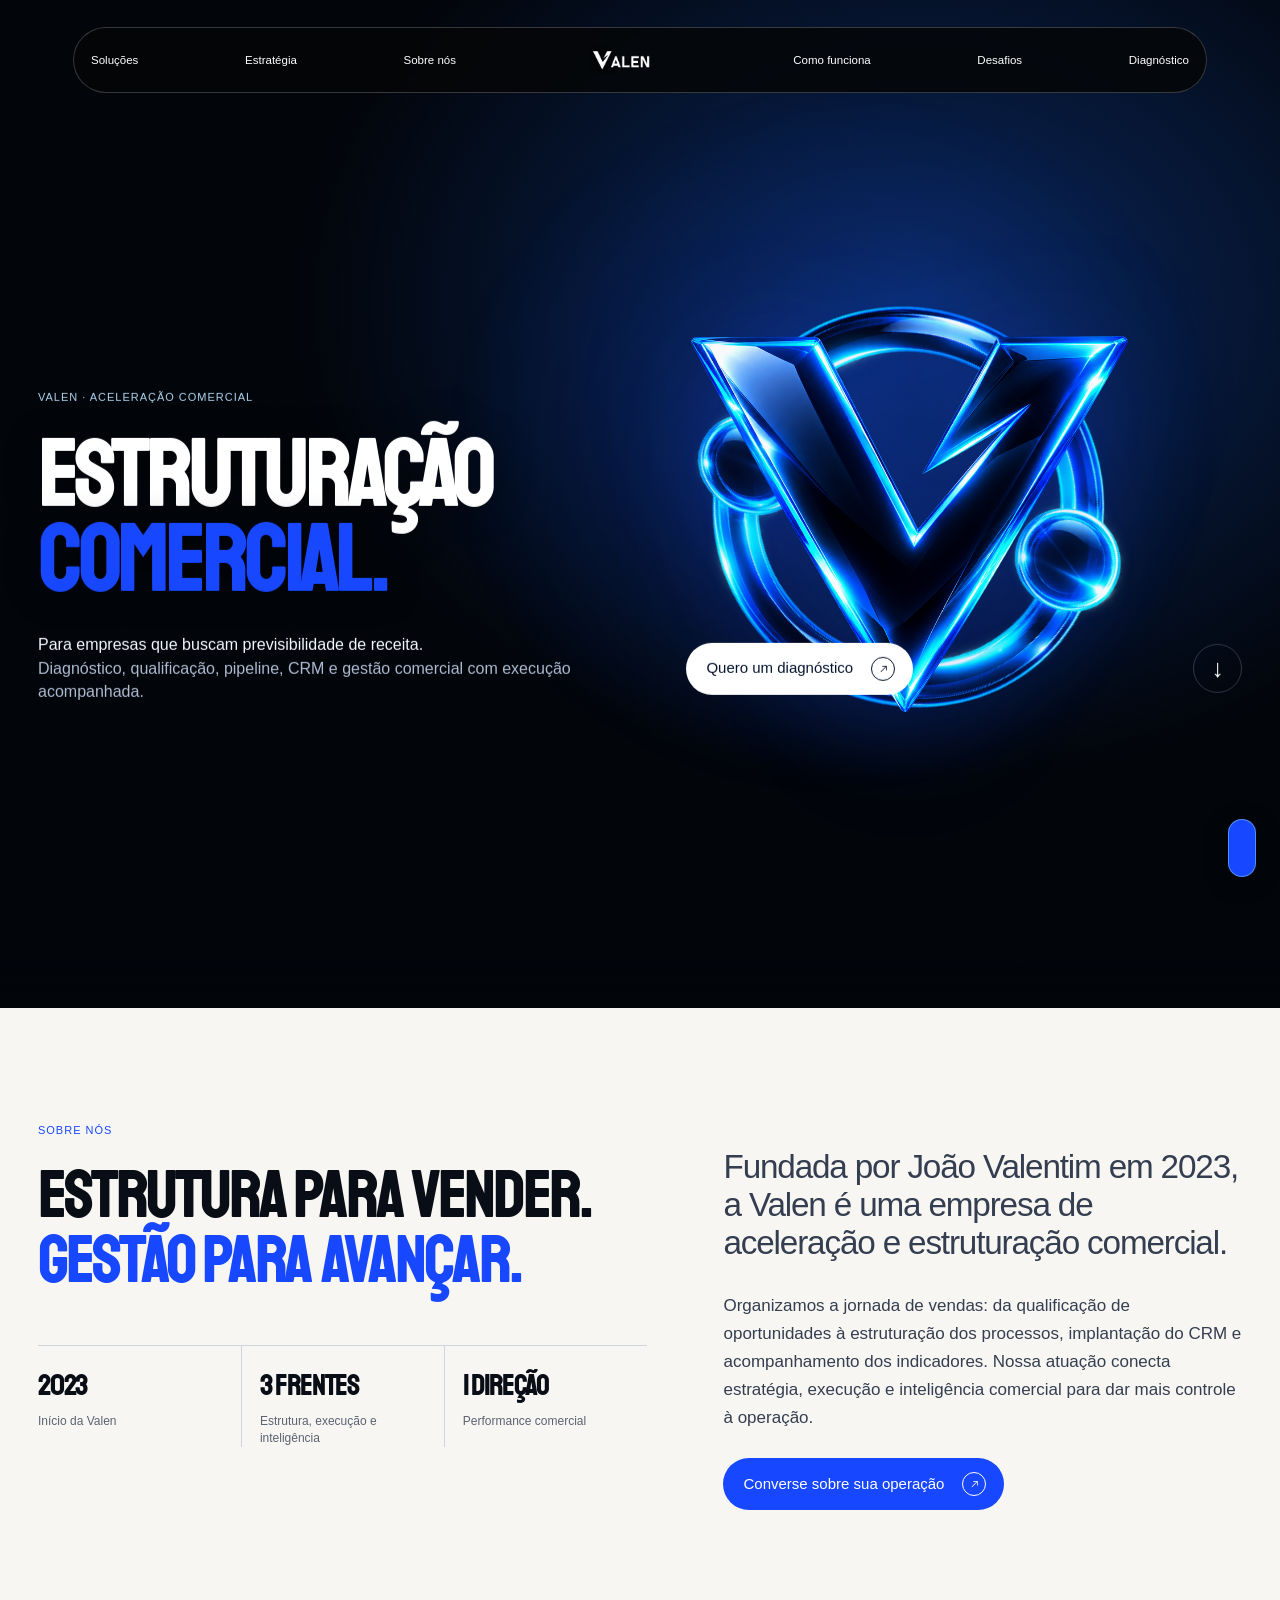
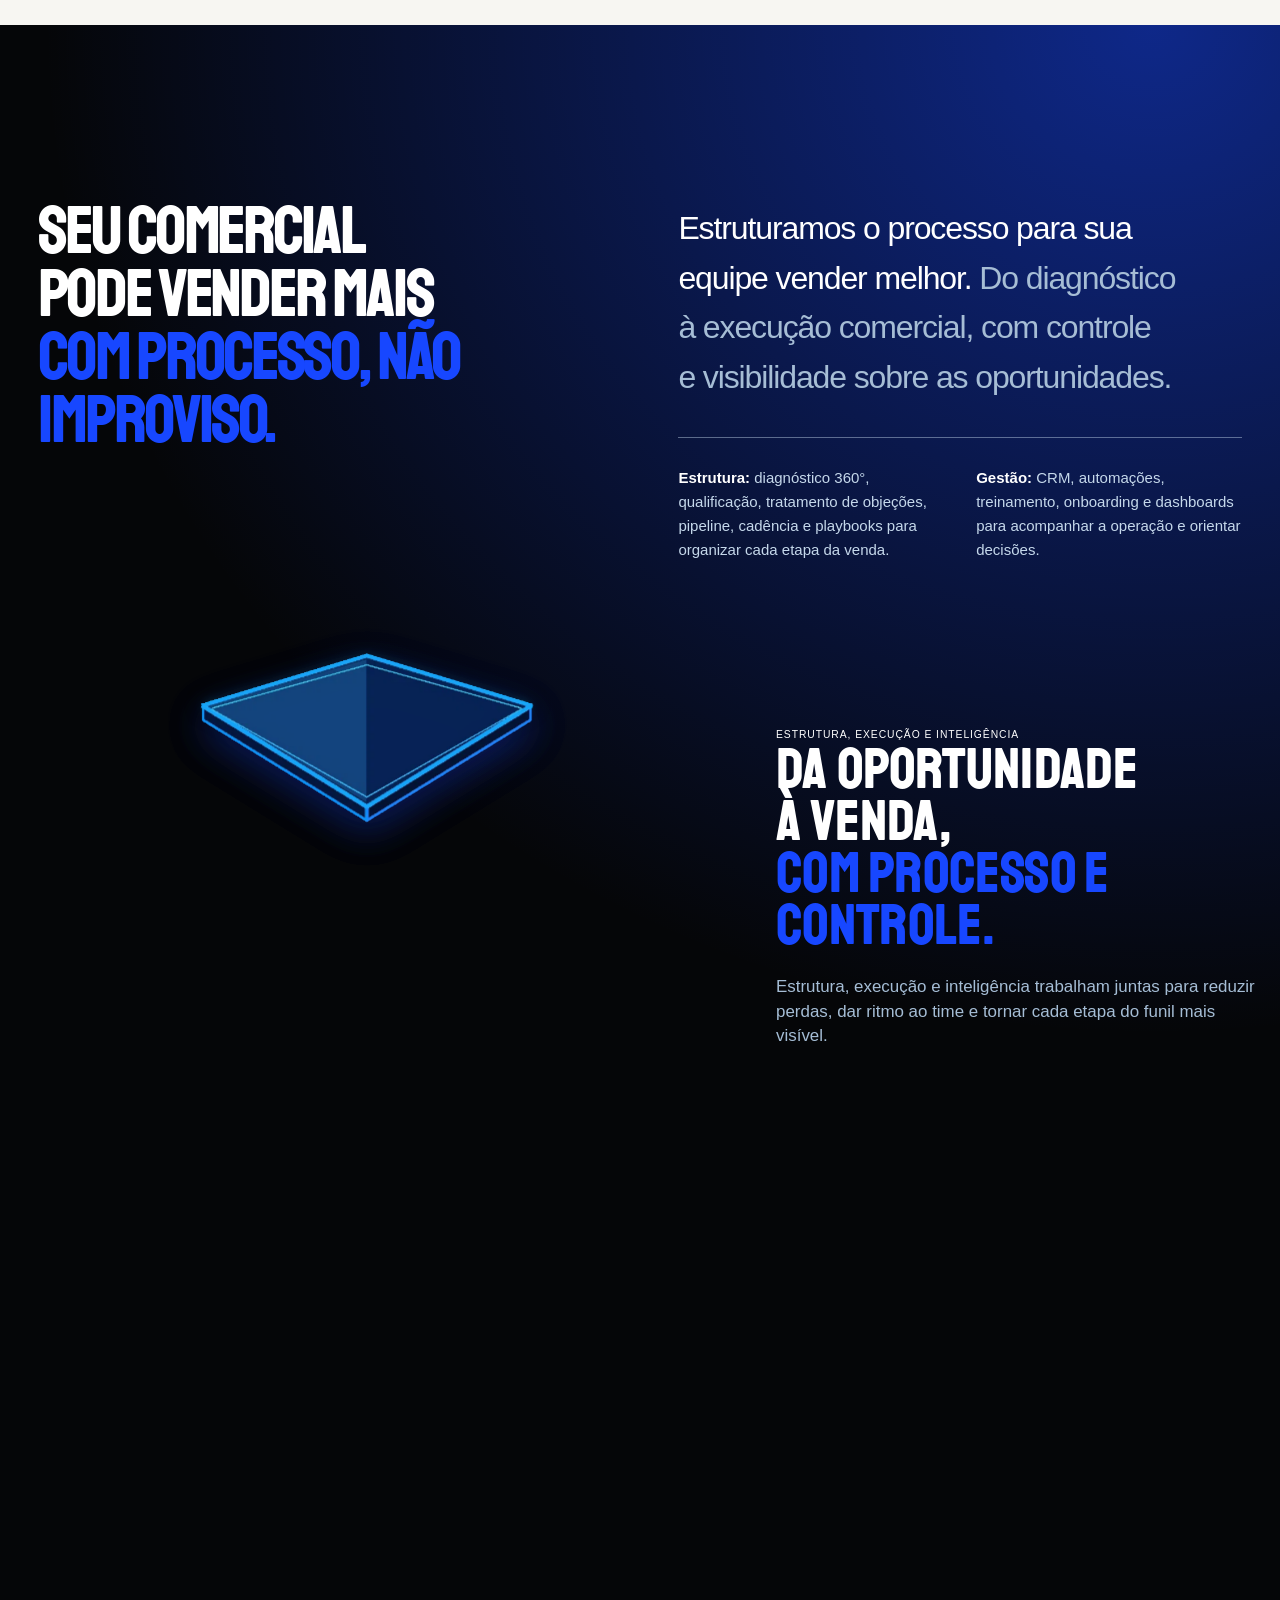
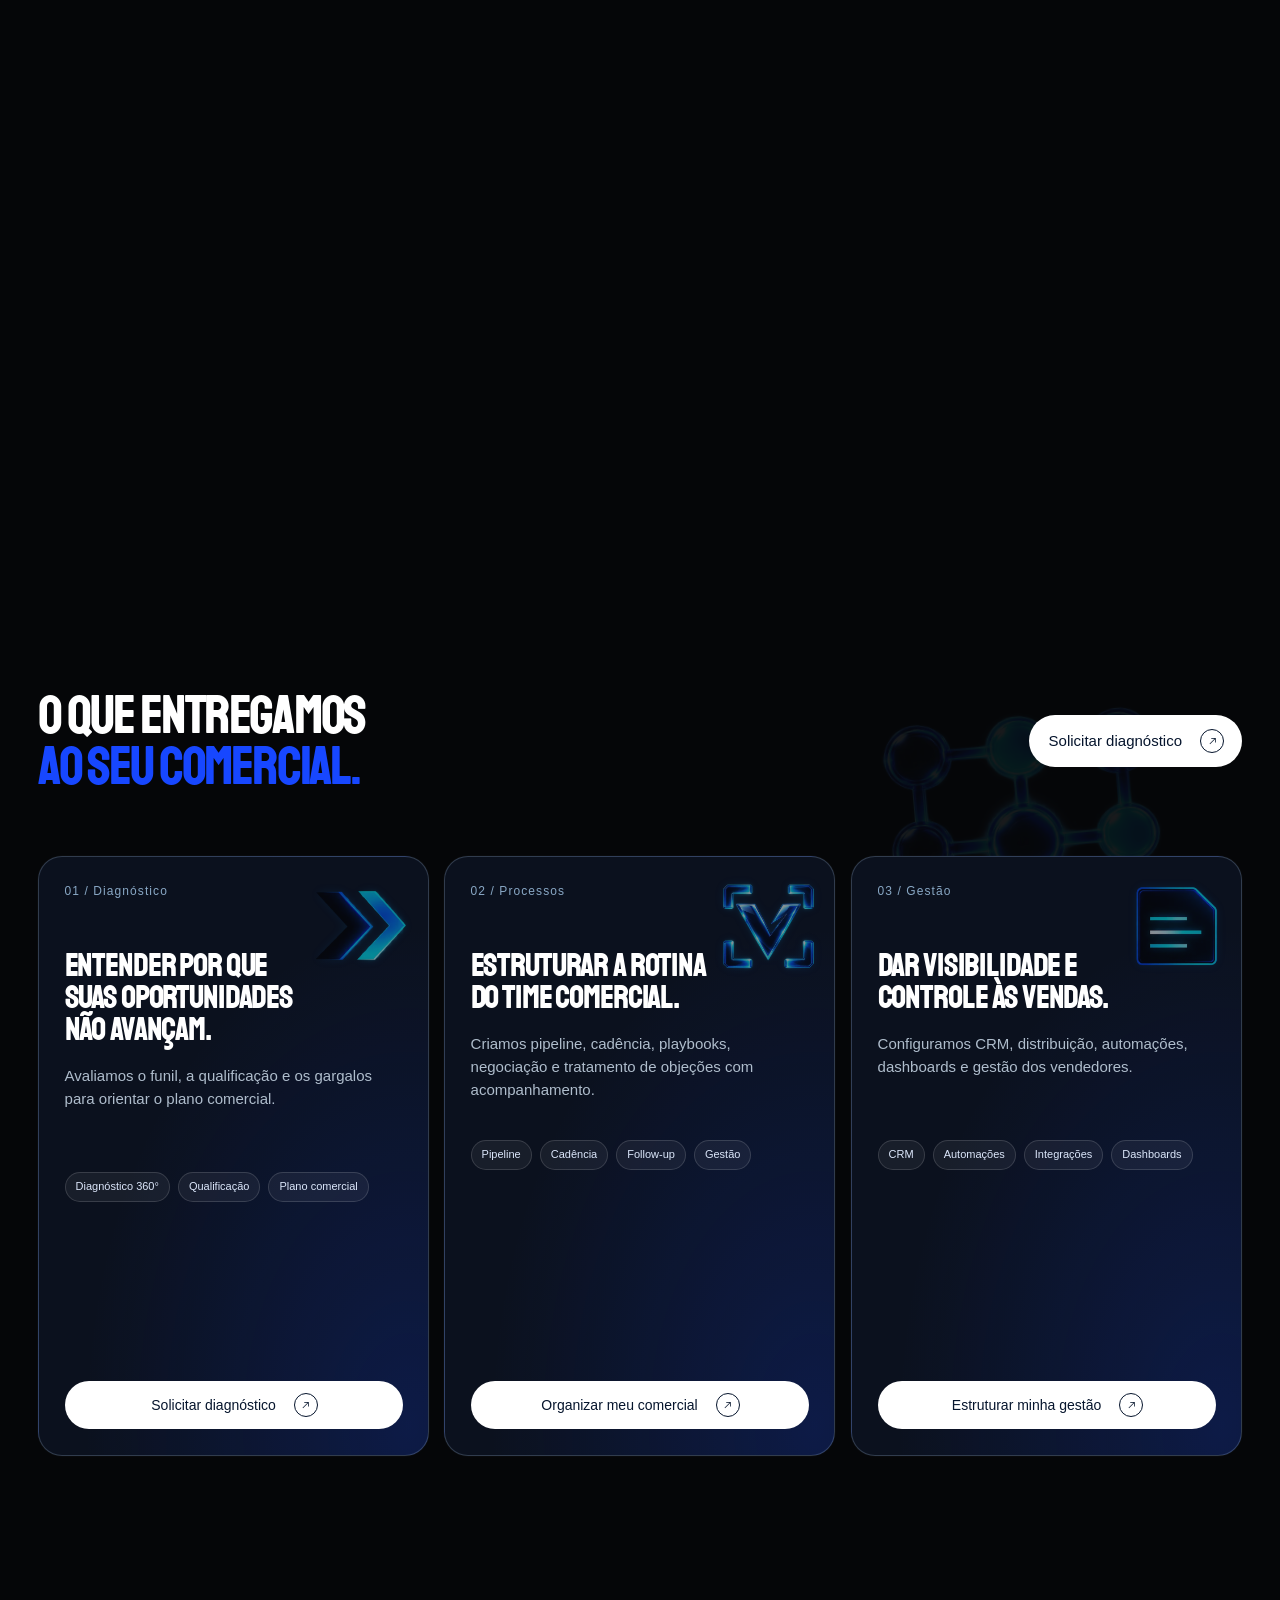
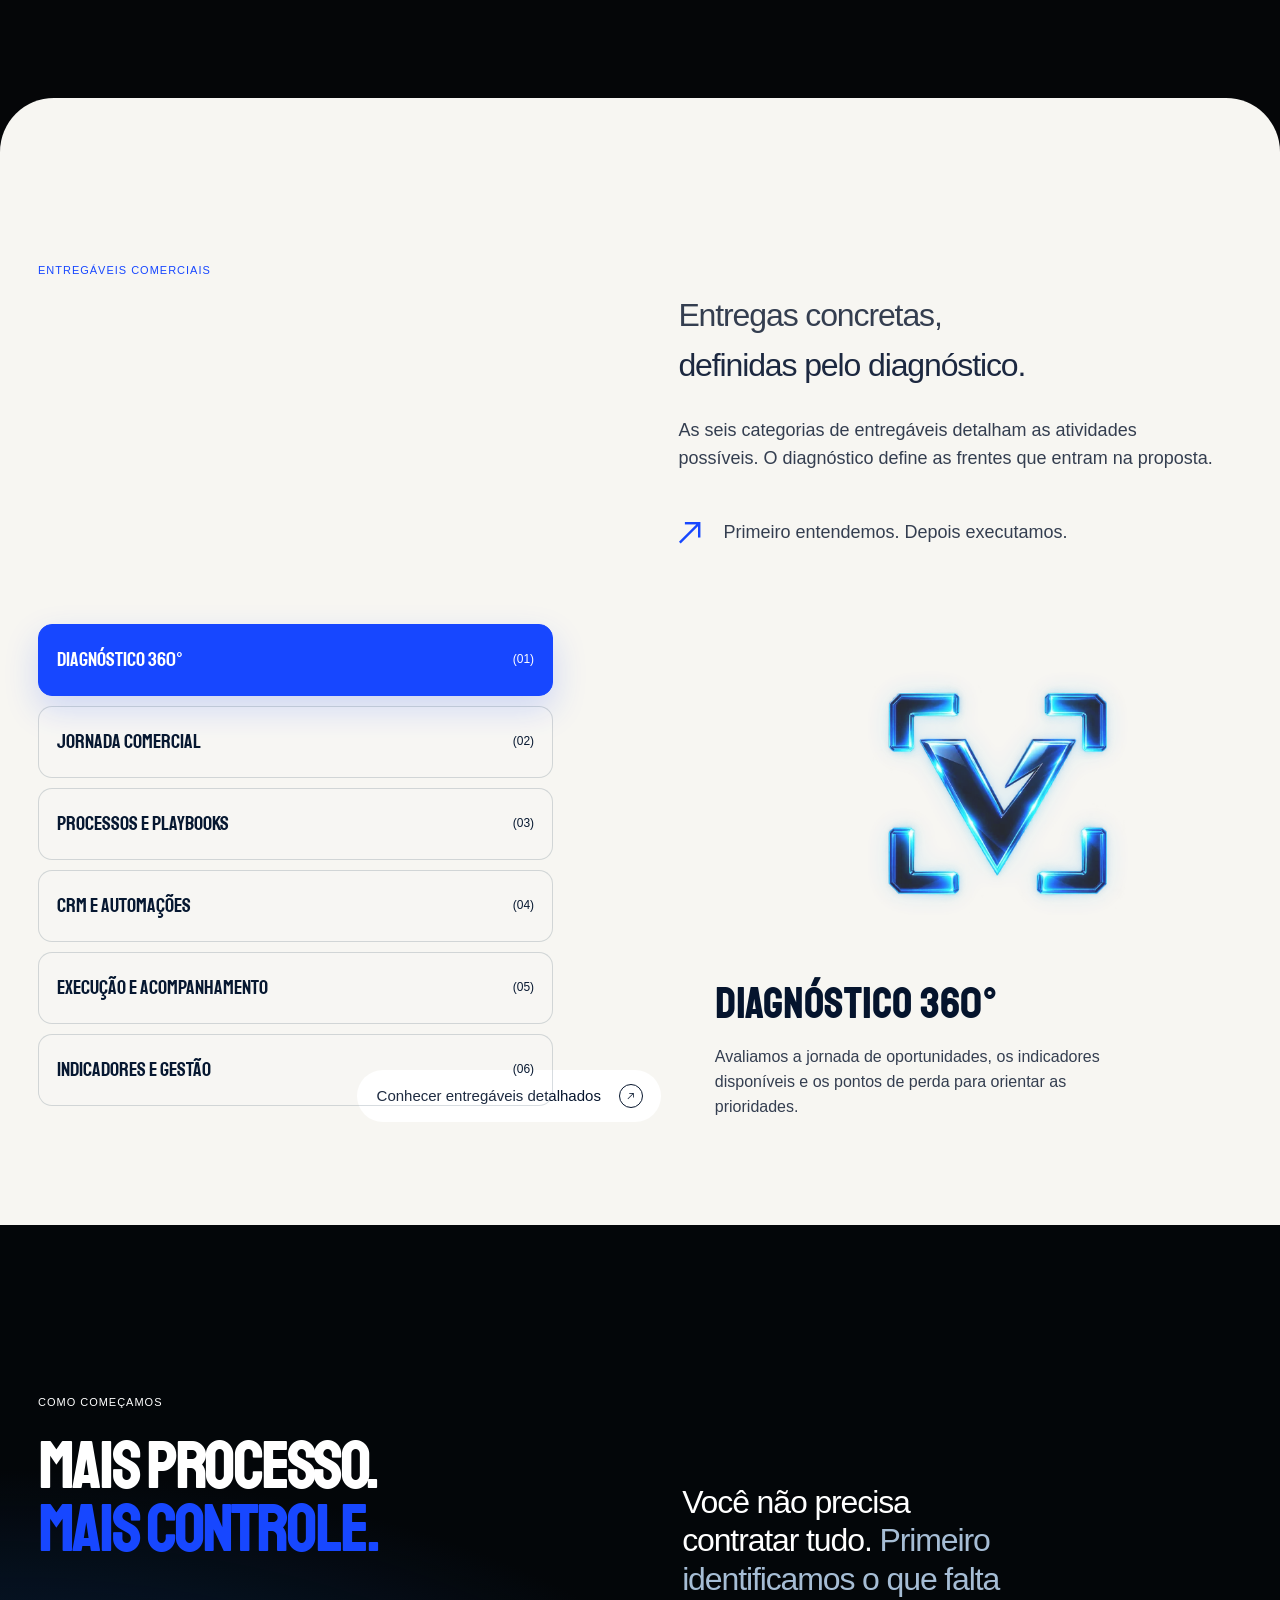
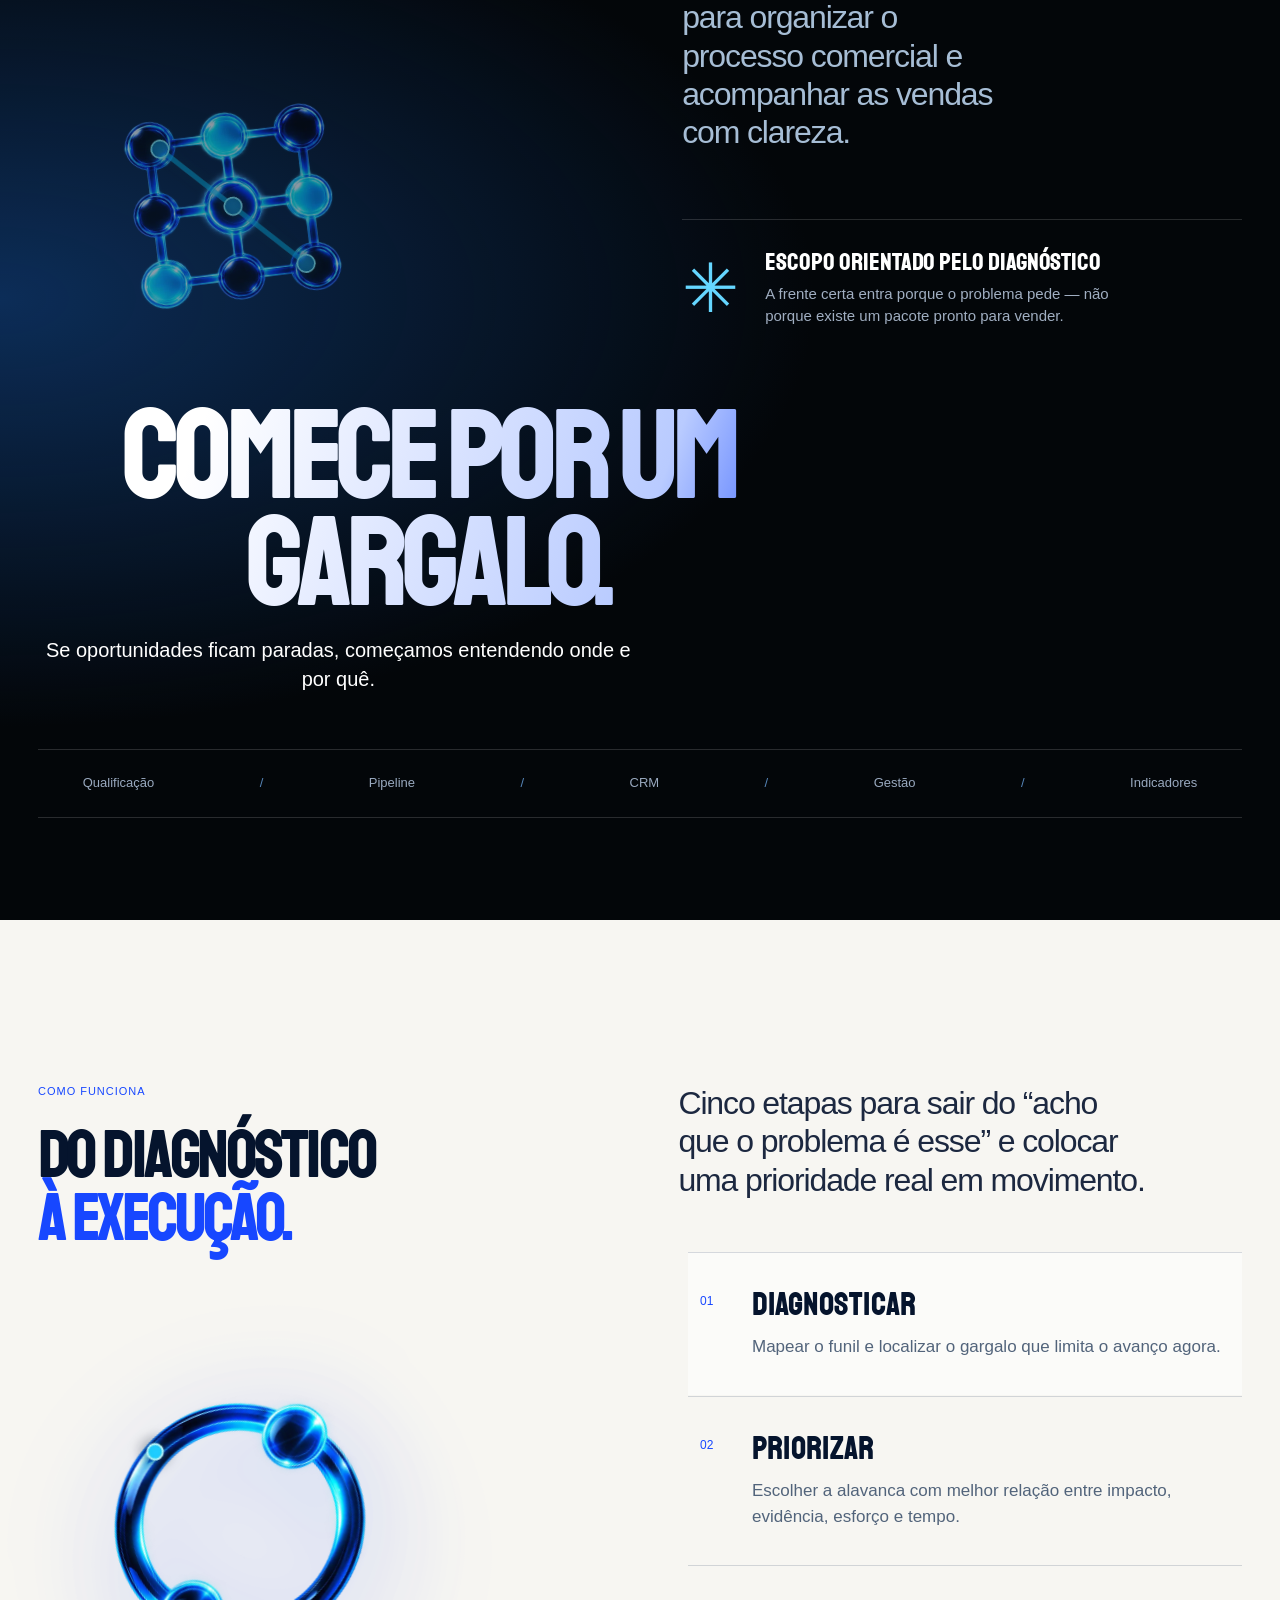
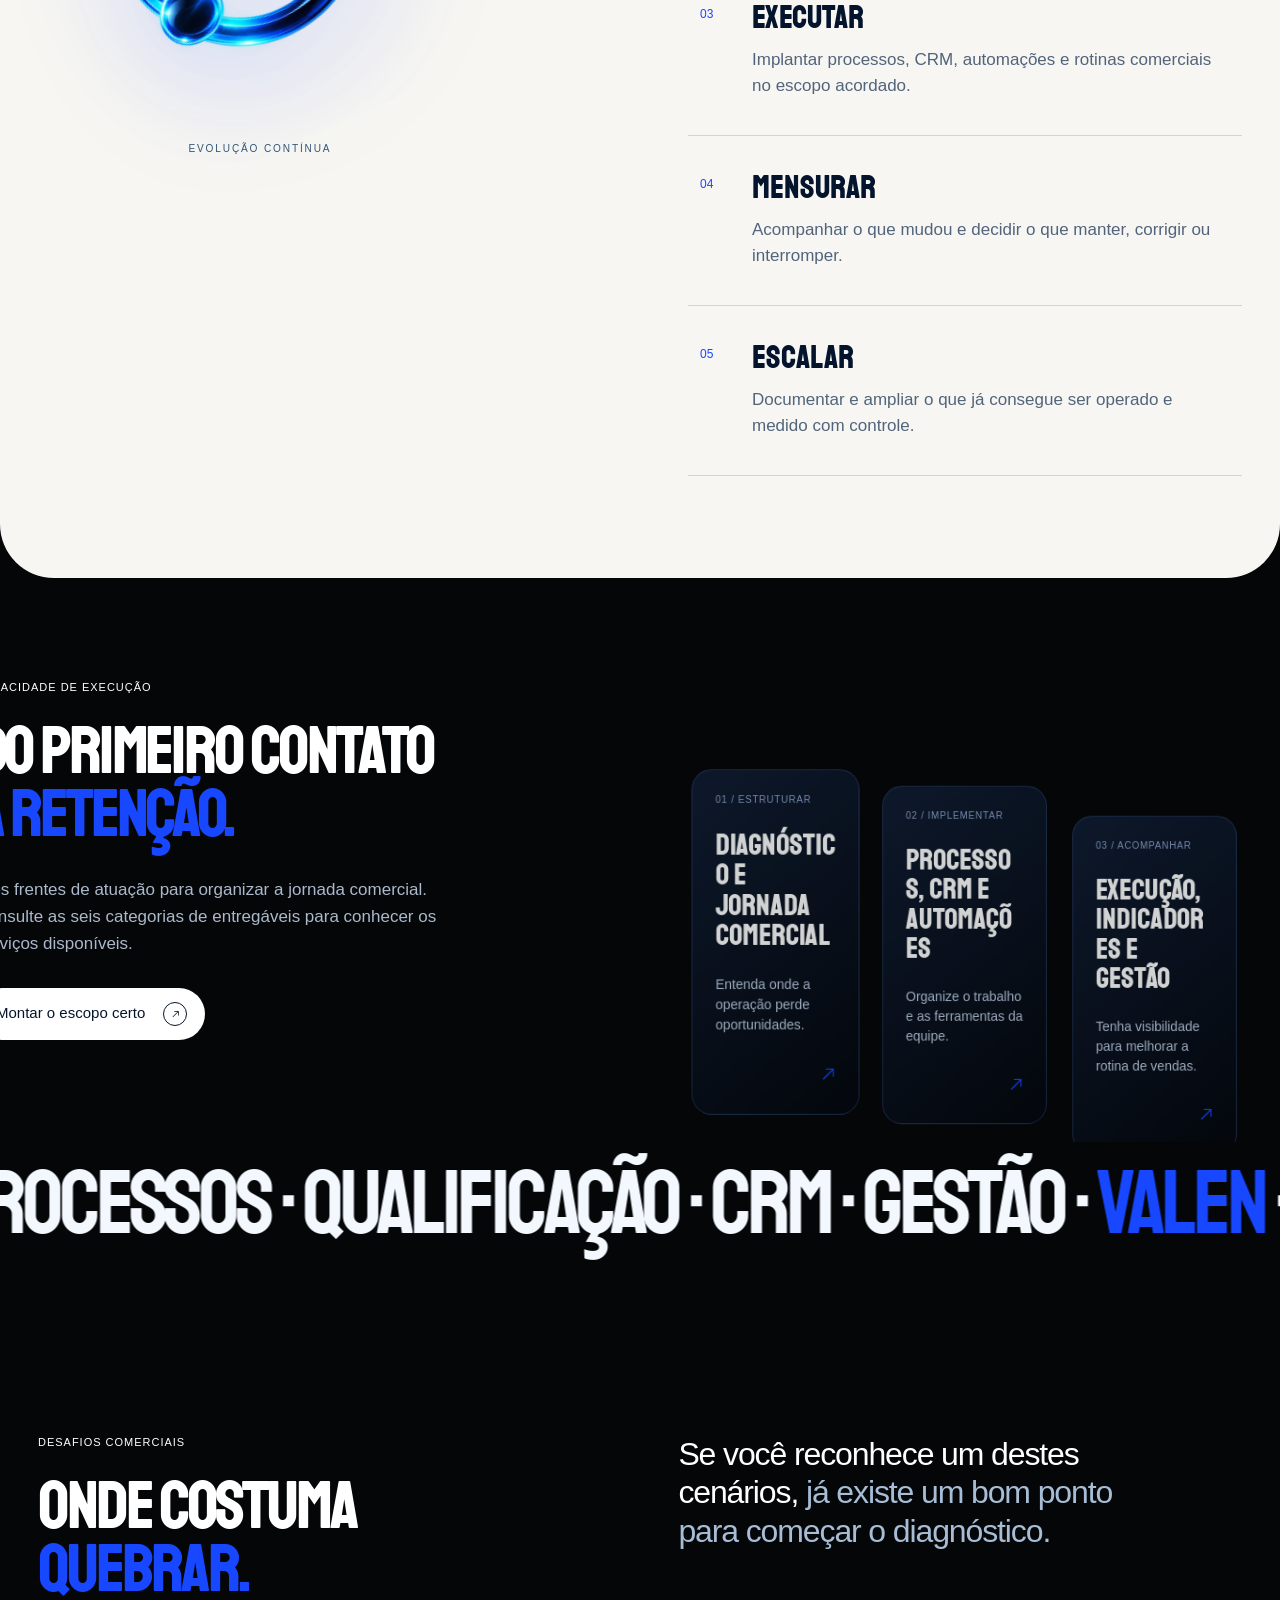
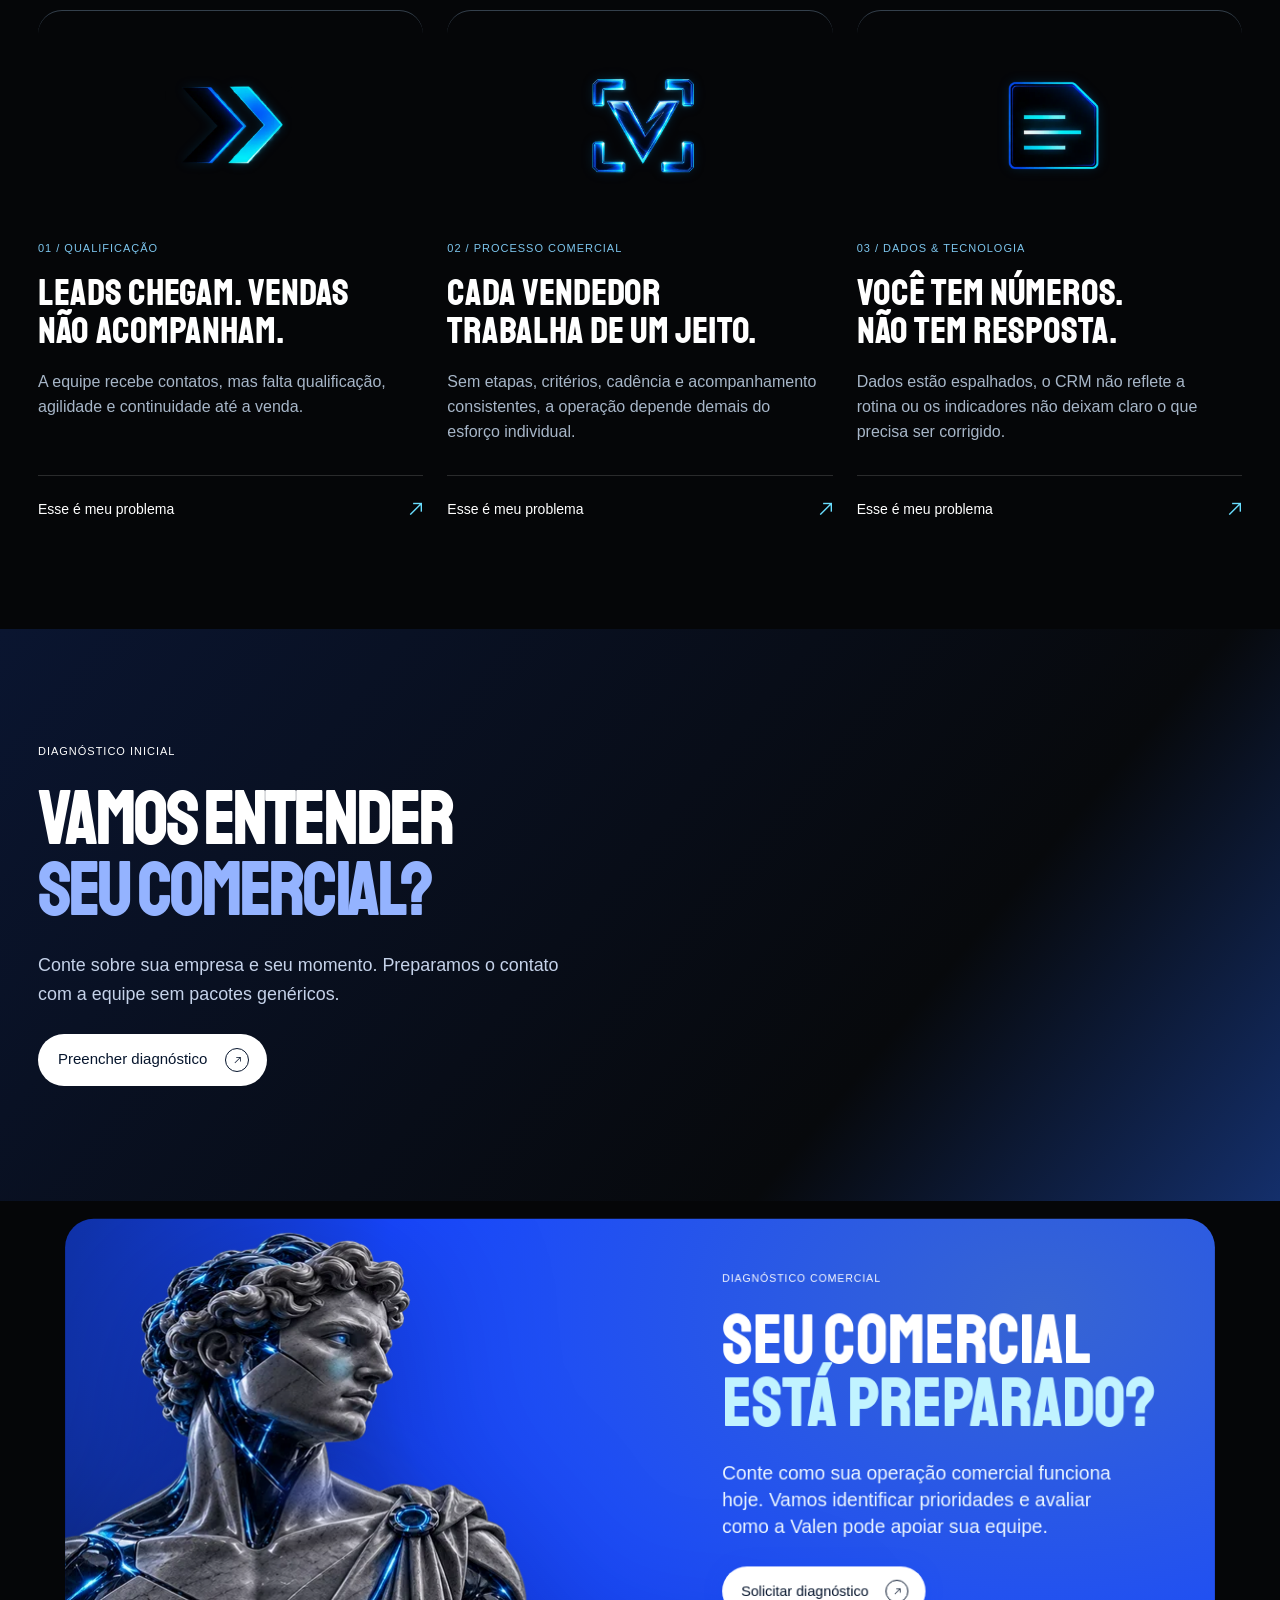
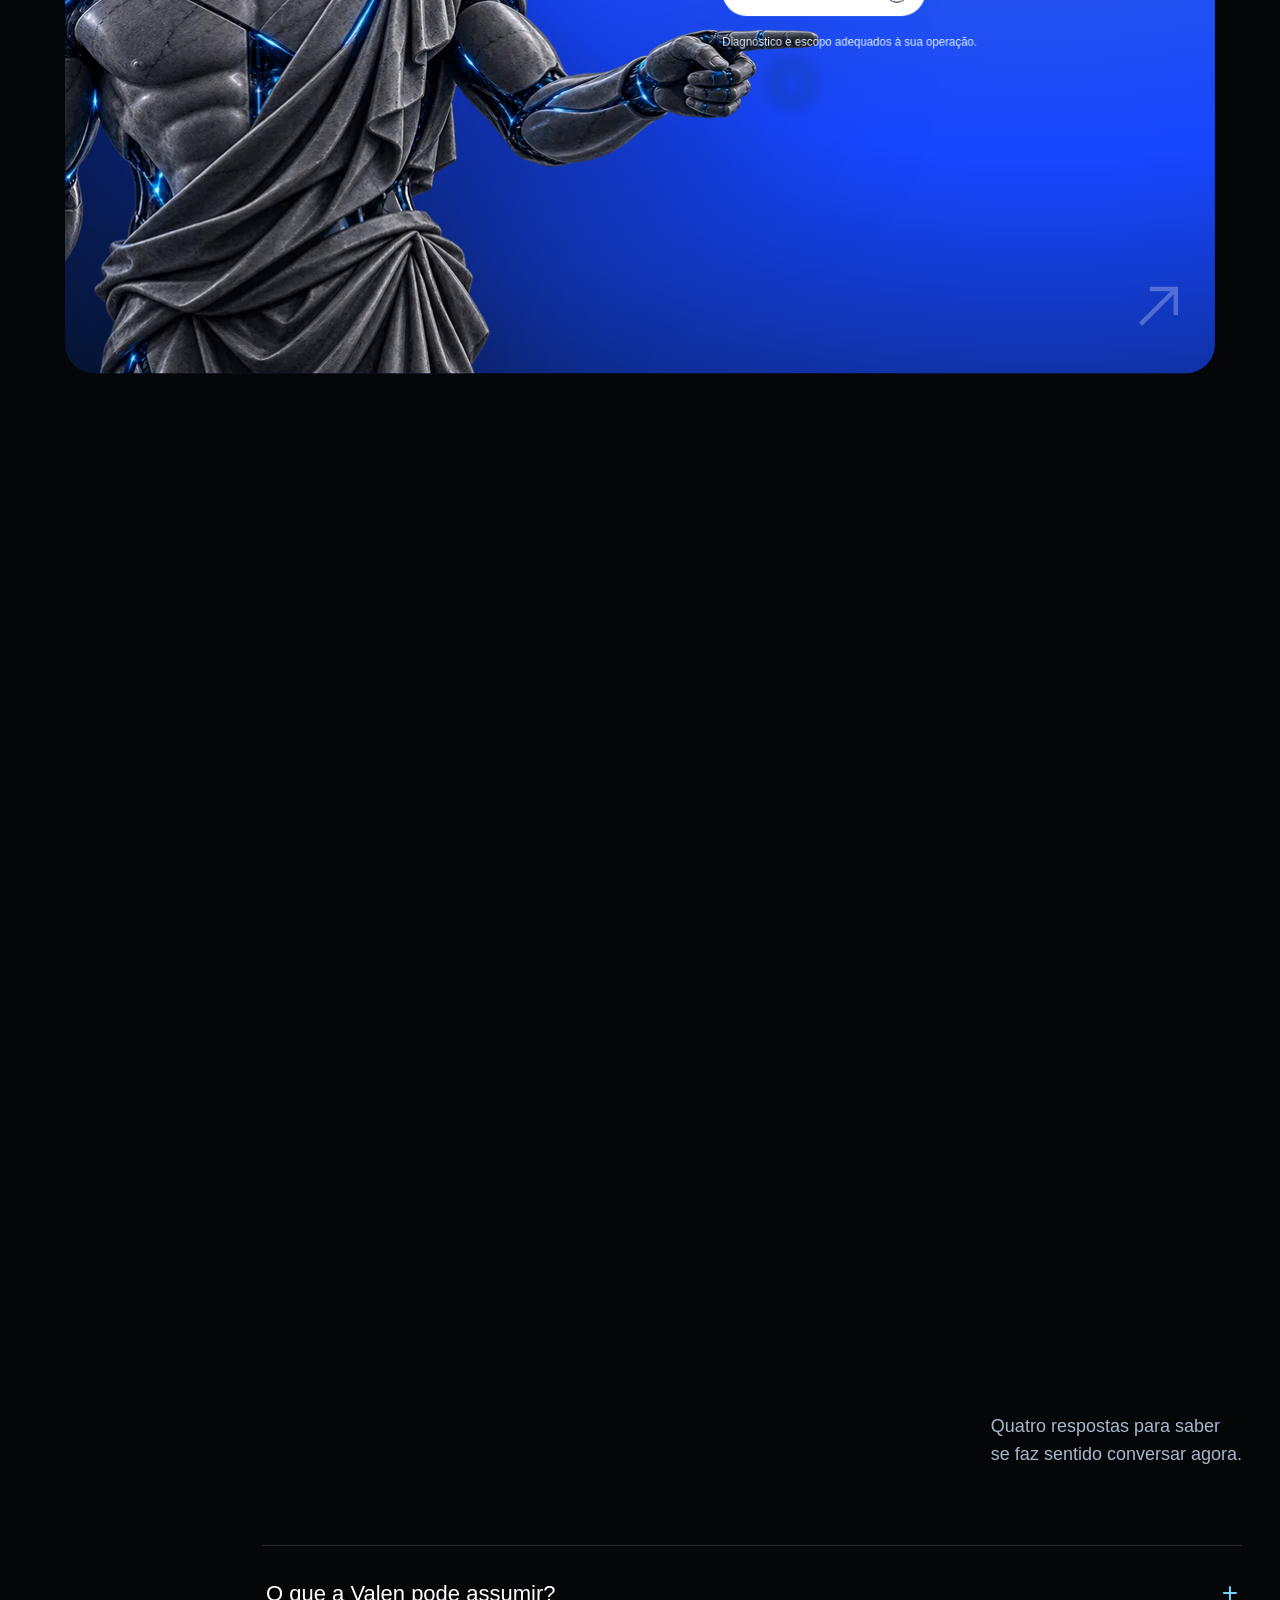
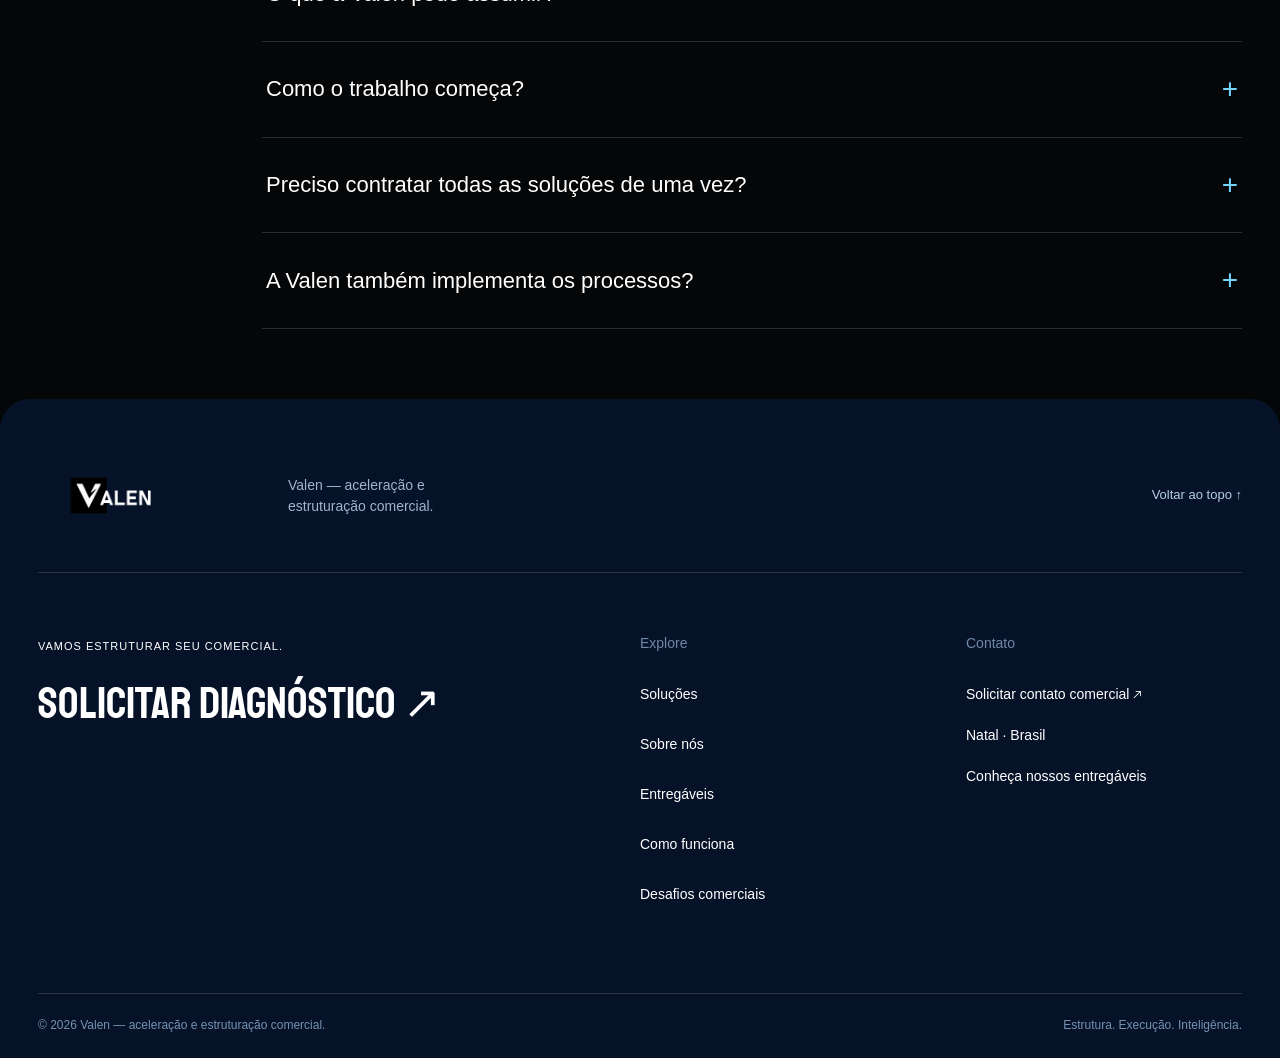
==== index.html @ 7cd12141 "Restore fuller original Valen commercial copy while retaining mobile fixes" ====
<!doctype html>
<html lang="pt-BR">
<head>
  <meta charset="utf-8">
  <meta name="viewport" content="width=device-width, initial-scale=1">
  <meta name="theme-color" content="#050608">
  <meta name="description" content="A Valen é uma empresa de aceleração e estruturação comercial, fundada em 2023 por João Valentim. Diagnóstico 360°, processos, CRM e gestão de vendas.">
  <meta name="robots" content="index,follow,max-image-preview:large">
  <meta name="author" content="Valen">
  <link rel="canonical" href="https://www.valengrupo.com.br/">
  <link rel="icon" href="/assets/favicon.png" type="image/png">
  <link rel="apple-touch-icon" href="/assets/favicon.png">
  <link rel="preload" as="image" href="/assets/valen-v-3d.webp" fetchpriority="high">
  <link rel="preload" href="/assets/fonts/display-bold.woff2" as="font" type="font/woff2" crossorigin>
  <link rel="stylesheet" href="/styles.css?v=valen-copy-20261030">
  <title>Valen | Estruturação Comercial e Previsibilidade de Receita</title>

  <meta property="og:type" content="website">
  <meta property="og:locale" content="pt_BR">
  <meta property="og:site_name" content="Valen">
  <meta property="og:url" content="https://www.valengrupo.com.br/">
  <meta property="og:title" content="Valen | Aceleração e Estruturação Comercial">
  <meta property="og:description" content="Diagnóstico 360°, qualificação, pipeline, playbooks, CRM e gestão comercial para empresas que buscam previsibilidade de receita.">
  <meta property="og:image" content="https://www.valengrupo.com.br/assets/valen-og.png">
  <meta property="og:image:secure_url" content="https://www.valengrupo.com.br/assets/valen-og.png">
  <meta property="og:image:type" content="image/png">
  <meta property="og:image:width" content="1200">
  <meta property="og:image:height" content="630">
  <meta property="og:image:alt" content="Valen — Estruturação comercial, CRM e inteligência de vendas.">

  <meta name="twitter:card" content="summary_large_image">
  <meta name="twitter:title" content="Valen | Aceleração e Estruturação Comercial">
  <meta name="twitter:description" content="Estruture o comercial com diagnóstico, pipeline, qualificação, CRM e gestão.">
  <meta name="twitter:image" content="https://www.valengrupo.com.br/assets/valen-og.png">

  <script type="application/ld+json">
  {
    "@context":"https://schema.org",
    "@graph":[
      {
        "@type":"Organization",
        "@id":"https://www.valengrupo.com.br/#organizacao",
        "name":"Valen",
        "url":"https://www.valengrupo.com.br/",
        "logo":{"@type":"ImageObject","url":"https://www.valengrupo.com.br/assets/valen-logo-final.png"},
        "description":"Empresa de aceleração e estruturação comercial que integra processos, CRM e gestão de vendas.",
        "foundingDate":"2023",
        "areaServed":{"@type":"Country","name":"Brasil"},
        
        "hasOfferCatalog":{
          "@type":"OfferCatalog",
          "name":"Soluções Valen",
          "itemListElement":[
            {"@type":"Offer","itemOffered":{"@type":"Service","name":"Diagnóstico e estruturação comercial","serviceType":"Diagnóstico 360°, qualificação, pipeline, playbooks e gestão"}},
            {"@type":"Offer","itemOffered":{"@type":"Service","name":"Operação comercial","serviceType":"Qualificação, pipeline, cadência, scripts, follow-up e gestão de vendas"}},
            {"@type":"Offer","itemOffered":{"@type":"Service","name":"CRM e inteligência comercial","serviceType":"CRM, automações, distribuição, dashboards e gestão comercial"}}
          ]
        }
      },
      {"@type":"WebSite","@id":"https://www.valengrupo.com.br/#site","url":"https://www.valengrupo.com.br/","name":"Valen","inLanguage":"pt-BR","publisher":{"@id":"https://www.valengrupo.com.br/#organizacao"}},
      {"@type":"WebPage","@id":"https://www.valengrupo.com.br/#pagina","url":"https://www.valengrupo.com.br/","name":"Valen | Aceleração e Estruturação Comercial","isPartOf":{"@id":"https://www.valengrupo.com.br/#site"},"about":{"@id":"https://www.valengrupo.com.br/#organizacao"},"inLanguage":"pt-BR"}
    ]
  }
  </script>
</head>
<body>
<a class="skip-link" href="#conteudo">Pular para o conteúdo</a>

<header class="site-header">
  <a class="brand-link" href="#inicio" aria-label="Valen — início"><span class="brand"><img src="/assets/valen-logo-final.png" width="240" height="135" alt="Valen"></span></a>
  <button class="menu-toggle" type="button" aria-expanded="false" aria-controls="main-nav"><span>Menu</span><i aria-hidden="true"></i></button>
  <nav id="main-nav" aria-label="Navegação principal">
    <a href="#solucoes">Soluções</a>
    <a href="#atuacao">Estratégia</a>
    <a href="#sobre">Sobre nós</a>
    <a class="nav-brand" href="#inicio" aria-label="Valen — início"><img src="/assets/valen-logo-final.png" alt="Valen"></a>
    <a href="#metodo">Como funciona</a>
    <a href="#desafios">Desafios</a>
    <a href="/diagnostico">Diagnóstico</a>
  </nav>
  <a class="header-cta" href="/diagnostico" >Solicitar diagnóstico<span aria-hidden="true">↗</span></a>
  <div class="reading-progress" aria-hidden="true"></div>
</header>

<main id="conteudo">
<section class="hero" id="inicio" aria-labelledby="hero-title">
  <div class="hero-stage" aria-hidden="true">
    <div class="hero-halo"></div>
    <div class="scrub-sequence hero-sequence" data-sequence="hero" data-frames="5" hidden>
      <img class="scrub-frame" src="/assets/motion/hero/frames/frame-01.webp" width="900" height="900" alt="" fetchpriority="high" decoding="async">
      <img class="scrub-frame" src="/assets/motion/hero/frames/frame-02.webp" width="900" height="900" alt="" decoding="async">
      <img class="scrub-frame" src="/assets/motion/hero/frames/frame-03.webp" width="900" height="900" alt="" decoding="async">
      <img class="scrub-frame" src="/assets/motion/hero/frames/frame-04.webp" width="900" height="900" alt="" decoding="async">
      <img class="scrub-frame" src="/assets/motion/hero/frames/frame-05.webp" width="900" height="900" alt="" decoding="async">
    </div>
    <div class="hero-symbol-assembly"><img class="hero-fixed-v" src="/assets/valen-v-3d.webp" alt="" fetchpriority="high"><img class="hero-rotating-orbit" src="/assets/valen-orbit.webp" alt="" fetchpriority="high"></div>
  </div>
  <div class="hero-content wrap">
    <p class="eyebrow">Valen · Aceleração comercial</p>
    <h1 id="hero-title">Estruturação<br><em>comercial.</em></h1>
    <div class="hero-bottom">
      <p>Para empresas que buscam previsibilidade de receita.<br><span>Diagnóstico, qualificação, pipeline, CRM e gestão comercial com execução acompanhada.</span></p>
      <a class="button" href="/diagnostico" >Quero um diagnóstico<span aria-hidden="true">↗</span></a>
      <a class="scroll-cue" href="#atuacao" aria-label="Ver onde a Valen atua"><span aria-hidden="true">↓</span></a>
    </div>
  </div>
  
</section>

<section class="about-valen" id="sobre" aria-labelledby="sobre-title">
  <div class="wrap about-valen-grid">
    <div class="about-valen-heading">
      <p class="eyebrow">Sobre nós</p>
      <h2 id="sobre-title">Estrutura para vender.<br><em>Gestão para avançar.</em></h2>
      <div class="about-valen-facts" aria-label="Marcos e estrutura">
        <div><strong>2023</strong><span>Início da Valen</span></div>
        <div><strong>3 frentes</strong><span>Estrutura, execução e inteligência</span></div>
        <div><strong>1 direção</strong><span>Performance comercial</span></div>
      </div>
    </div>
    <div class="about-valen-copy">
      <p class="about-valen-lead">Fundada por João Valentim em 2023, a Valen é uma empresa de aceleração e estruturação comercial.</p>
      <p>Organizamos a jornada de vendas: da qualificação de oportunidades à estruturação dos processos, implantação do CRM e acompanhamento dos indicadores. Nossa atuação conecta estratégia, execução e inteligência comercial para dar mais controle à operação.</p>
      <a class="button" href="/diagnostico">Converse sobre sua operação <span aria-hidden="true">↗</span></a>
    </div>
  </div>
</section>
<section class="overview" id="atuacao" aria-labelledby="about-title">
  <div class="overview-glow" aria-hidden="true"></div>
  <div class="wrap overview-top">
    <h2 class="reveal" id="about-title">Seu comercial pode vender mais<br><em>com processo, não improviso.</em></h2>
    <div class="overview-copy reveal">
      <p class="accent">Estruturamos o processo para sua equipe vender melhor. <span>Do diagnóstico à execução comercial, com controle e visibilidade sobre as oportunidades.</span></p>
      <div class="copy-columns">
        <p><strong>Estrutura:</strong> diagnóstico 360°, qualificação, tratamento de objeções, pipeline, cadência e playbooks para organizar cada etapa da venda.</p>
        <p><strong>Gestão:</strong> CRM, automações, treinamento, onboarding e dashboards para acompanhar a operação e orientar decisões.</p>
      </div>
    </div>
  </div>

  <div class="layers-story wrap">
    <div class="layers-sticky">
      <div class="layers-art" aria-label="Estrutura, execução e gestão conectadas em três camadas">
        <img class="layers-poster" src="/assets/motion/layers/poster/poster.webp" width="900" height="900" alt="" loading="lazy" decoding="async">
        <img class="plate plate-bottom" src="/assets/motion/layers/layers/placa-03-inteira.webp" width="900" height="900" alt="" loading="lazy" decoding="async">
        <img class="plate plate-middle" src="/assets/motion/layers/layers/placa-02-inteira.webp" width="900" height="900" alt="" loading="lazy" decoding="async">
        <img class="plate plate-top" src="/assets/motion/layers/layers/placa-01-inteira.webp" width="900" height="900" alt="" loading="lazy" decoding="async">
      </div>
      <div class="layer-copy">
        <span class="eyebrow">Estrutura, execução e inteligência</span>
        <h3>Da oportunidade à venda,<br><em>com processo e controle.</em></h3>
        
        <p>Estrutura, execução e inteligência trabalham juntas para reduzir perdas, dar ritmo ao time e tornar cada etapa do funil mais visível.</p>
      </div>
    </div>
  </div>

  <div class="wrap solutions" id="solucoes">
    <div class="solutions-motion scrub-sequence" data-sequence="solutions" data-frames="5" aria-hidden="true">
      <img class="scrub-frame" src="/assets/motion/solutions/frames/frame-01.webp" width="900" height="900" alt="" loading="lazy" decoding="async">
      <img class="scrub-frame" src="/assets/motion/solutions/frames/frame-02.webp" width="900" height="900" alt="" loading="lazy" decoding="async">
      <img class="scrub-frame" src="/assets/motion/solutions/frames/frame-03.webp" width="900" height="900" alt="" loading="lazy" decoding="async">
      <img class="scrub-frame" src="/assets/motion/solutions/frames/frame-04.webp" width="900" height="900" alt="" loading="lazy" decoding="async">
      <img class="scrub-frame" src="/assets/motion/solutions/frames/frame-05.webp" width="900" height="900" alt="" loading="lazy" decoding="async">
    </div>

    <div class="section-line reveal">
      <h3>O que entregamos<br><em>ao seu comercial.</em></h3>
      <a class="button" href="/diagnostico" >Solicitar diagnóstico<span aria-hidden="true">↗</span></a>
    </div>

    <div class="solutions-grid">
      <article class="solution-card reveal">
        <div class="card-index">01 / Diagnóstico</div>
        <img class="card-art" src="/assets/motion/new/advance/poster.webp" width="900" height="900" alt="" loading="lazy" decoding="async">
        <h3>Entender por que suas oportunidades não avançam.</h3>
        <p>Avaliamos o funil, a qualificação e os gargalos para orientar o plano comercial.</p>
        <div class="tags"><span>Diagnóstico 360°</span><span>Qualificação</span><span>Plano comercial</span></div>
        <a class="button card-button" href="/diagnostico" >Solicitar diagnóstico<span aria-hidden="true">↗</span></a>
      </article>

      <article class="solution-card reveal">
        <div class="card-index">02 / Processos</div>
        <img class="card-art" src="/assets/motion/new/focus/poster.webp" width="900" height="900" alt="" loading="lazy" decoding="async">
        <h3>Estruturar a rotina do time comercial.</h3>
        <p>Criamos pipeline, cadência, playbooks, negociação e tratamento de objeções com acompanhamento.</p>
        <div class="tags"><span>Pipeline</span><span>Cadência</span><span>Follow-up</span><span>Gestão</span></div>
        <a class="button card-button" href="/diagnostico" >Organizar meu comercial<span aria-hidden="true">↗</span></a>
      </article>

      <article class="solution-card reveal">
        <div class="card-index">03 / Gestão</div>
        <img class="card-art" src="/assets/motion/new/data/poster.webp" width="900" height="900" alt="" loading="lazy" decoding="async">
        <h3>Dar visibilidade e controle às vendas.</h3>
        <p>Configuramos CRM, distribuição, automações, dashboards e gestão dos vendedores.</p>
        <div class="tags"><span>CRM</span><span>Automações</span><span>Integrações</span><span>Dashboards</span></div>
        <a class="button card-button" href="/diagnostico" >Estruturar minha gestão<span aria-hidden="true">↗</span></a>
      </article>
    </div>
  </div>
</section>

<section class="difference light-panel" id="entregas" aria-labelledby="deliveries-title">
  <div class="wrap">
    <div class="split-heading">
      <div>
        <p class="eyebrow">Entregáveis comerciais</p>
        <h2 class="reveal" id="deliveries-title">O que você<br><em>recebe.</em></h2>
        
      </div>
      <div class="heading-copy reveal">
        <p class="accent">Entregas concretas, <span>definidas pelo diagnóstico.</span></p>
        <p>As seis categorias de entregáveis detalham as atividades possíveis. O diagnóstico define as frentes que entram na proposta.</p>
        <p class="small-callout"><span aria-hidden="true">↗</span> Primeiro entendemos. Depois executamos.</p>
      </div>
    </div>

    <div class="difference-tabs">
      <div class="tab-list" role="tablist" aria-label="Entregas da Valen" aria-orientation="vertical">
        <button role="tab" id="tab-0" aria-controls="panel-0" aria-selected="true" tabindex="0"><span>Diagnóstico 360°</span><small>(01)</small></button>
        <button role="tab" id="tab-1" aria-controls="panel-1" aria-selected="false" tabindex="-1"><span>Jornada comercial</span><small>(02)</small></button>
        <button role="tab" id="tab-2" aria-controls="panel-2" aria-selected="false" tabindex="-1"><span>Processos e playbooks</span><small>(03)</small></button>
        <button role="tab" id="tab-3" aria-controls="panel-3" aria-selected="false" tabindex="-1"><span>CRM e automações</span><small>(04)</small></button>
        <button role="tab" id="tab-4" aria-controls="panel-4" aria-selected="false" tabindex="-1"><span>Execução e acompanhamento</span><small>(05)</small></button>
        <button role="tab" id="tab-5" aria-controls="panel-5" aria-selected="false" tabindex="-1"><span>Indicadores e gestão</span><small>(06)</small></button>
      </div>

      <div class="tab-panels">
        <div role="tabpanel" id="panel-0" aria-labelledby="tab-0" tabindex="0">
          <img class="difference-art" src="/assets/motion/new/focus/poster.webp" width="900" height="900" alt="" loading="lazy" decoding="async">
          <div class="panel-copy"><h3>Diagnóstico 360°</h3><p>Avaliamos a jornada de oportunidades, os indicadores disponíveis e os pontos de perda para orientar as prioridades.</p></div>
        </div>
        <div role="tabpanel" id="panel-1" aria-labelledby="tab-1" tabindex="0" hidden>
          <img class="difference-art" src="/assets/motion/new/advance/poster.webp" width="900" height="900" alt="" loading="lazy" decoding="async">
          <div class="panel-copy"><h3>Jornada comercial</h3><p>Organizamos as etapas do contato à proposta, com clareza sobre responsáveis e pontos de passagem.</p></div>
        </div>
        <div role="tabpanel" id="panel-2" aria-labelledby="tab-2" tabindex="0" hidden>
          <img class="difference-art" src="/assets/motion/new/focus/poster.webp" width="900" height="900" alt="" loading="lazy" decoding="async">
          <div class="panel-copy"><h3>Processos e playbooks</h3><p>Estruturamos qualificação, cadências, abordagens e critérios para apoiar a rotina dos vendedores.</p></div>
        </div>
        <div role="tabpanel" id="panel-3" aria-labelledby="tab-3" tabindex="0" hidden>
          <img class="difference-art" src="/assets/motion/new/data/poster.webp" width="900" height="900" alt="" loading="lazy" decoding="async">
          <div class="panel-copy"><h3>CRM e automações</h3><p>Configuramos o CRM e automações alinhados ao processo comercial, evitando tarefas manuais e informações dispersas.</p></div>
        </div>
        <div role="tabpanel" id="panel-4" aria-labelledby="tab-4" tabindex="0" hidden>
          <img class="difference-art" src="/assets/motion/new/advance/poster.webp" width="900" height="900" alt="" loading="lazy" decoding="async">
          <div class="panel-copy"><h3>Execução e acompanhamento</h3><p>Apoiamos a implementação e a gestão das rotinas comerciais previstas no projeto.</p></div>
        </div>
        <div role="tabpanel" id="panel-5" aria-labelledby="tab-5" tabindex="0" hidden>
          <img class="difference-art" src="/assets/motion/new/data/poster.webp" width="900" height="900" alt="" loading="lazy" decoding="async">
          <div class="panel-copy"><h3>Indicadores e gestão</h3><p>Consolidamos indicadores e reuniões de acompanhamento para orientar decisões e ajustes na operação.</p></div>
        </div>
      </div>
    </div><p class="deliveries-link"><a class="button" href="/entregaveis">Conhecer entregáveis detalhados <span aria-hidden="true">↗</span></a></p>
  </div>
</section>

<section class="numbers section-space" aria-labelledby="start-title">
  <div class="wrap">
    <div class="numbers-grid">
      <div>
        <p class="eyebrow">Como começamos</p>
        <h2 class="reveal" id="start-title">Mais processo.<br><em>Mais controle.</em></h2>
        <div class="numbers-art">
          <img class="network-art" src="/assets/motion/solutions/poster/poster.webp" width="900" height="900" alt="Frentes da operação comercial conectadas" loading="lazy" decoding="async">
        </div>
      </div>
      <div class="numbers-right">
        <p class="accent reveal">Você não precisa contratar tudo. <span>Primeiro identificamos o que falta para organizar o processo comercial e acompanhar as vendas com clareza.</span></p>
        <div class="founder-note">
          <span class="asterisk" aria-hidden="true">✳</span>
          <div><h3>Escopo orientado pelo diagnóstico</h3><p>A frente certa entra porque o problema pede — não porque existe um pacote pronto para vender.</p></div>
        </div>
      </div>
    </div>
    <div class="big-statement reveal">Comece por um gargalo.</div>
    <div class="statement-caption">Se oportunidades ficam paradas, começamos entendendo onde e por quê.</div>
    <div class="discipline-row"><span>Qualificação</span><i>/</i><span>Pipeline</span><i>/</i><span>CRM</span><i>/</i><span>Gestão</span><i>/</i><span>Indicadores</span></div>
  </div>
</section>

<section class="method light-panel section-space" id="metodo" aria-labelledby="method-title">
  <div class="wrap">
    <div class="split-heading">
      <div><p class="eyebrow">Como funciona</p><h2 class="reveal" id="method-title">Do diagnóstico<br><em>à execução.</em></h2></div>
      <p class="accent reveal">Cinco etapas para sair do “acho que o problema é esse” e <span>colocar uma prioridade real em movimento.</span></p>
    </div>
    <div class="method-layout">
      <div class="method-visual">
        <div class="scrub-sequence method-sequence" data-sequence="method" data-frames="4" role="img" aria-label="Ciclo visual do método Valen">
          <img class="scrub-frame" src="/assets/motion/method/frames/frame-01.webp" width="900" height="900" alt="" loading="lazy" decoding="async">
          <img class="scrub-frame" src="/assets/motion/method/frames/frame-02.webp" width="900" height="900" alt="" loading="lazy" decoding="async">
          <img class="scrub-frame" src="/assets/motion/method/frames/frame-03.webp" width="900" height="900" alt="" loading="lazy" decoding="async">
          <img class="scrub-frame" src="/assets/motion/method/frames/frame-04.webp" width="900" height="900" alt="" loading="lazy" decoding="async">
        </div>
        <span>EVOLUÇÃO CONTÍNUA</span>
      </div>
      <ol class="steps">
        <li class="reveal"><h3>Diagnosticar</h3><p>Mapear o funil e localizar o gargalo que limita o avanço agora.</p></li>
        <li class="reveal"><h3>Priorizar</h3><p>Escolher a alavanca com melhor relação entre impacto, evidência, esforço e tempo.</p></li>
        <li class="reveal"><h3>Executar</h3><p>Implantar processos, CRM, automações e rotinas comerciais no escopo acordado.</p></li>
        <li class="reveal"><h3>Mensurar</h3><p>Acompanhar o que mudou e decidir o que manter, corrigir ou interromper.</p></li>
        <li class="reveal"><h3>Escalar</h3><p>Documentar e ampliar o que já consegue ser operado e medido com controle.</p></li>
      </ol>
    </div>
  </div>
</section>

<section class="ecosystem section-space" aria-labelledby="capabilities-title">
  <div class="wrap ecosystem-grid">
    <div>
      <p class="eyebrow">Capacidade de execução</p>
      <h2 class="reveal" id="capabilities-title">Do primeiro contato<br><em>à retenção.</em></h2>
      <p>Três frentes de atuação para organizar a jornada comercial. Consulte as seis categorias de entregáveis para conhecer os serviços disponíveis.</p>
      <a class="button" href="/diagnostico" >Montar o escopo certo<span aria-hidden="true">↗</span></a>
    </div>
    <div class="capability-grid" id="capability-grid">
      <button class="capability" type="button" data-capability="0" aria-expanded="false" aria-controls="capability-detail"><span>01 / ESTRUTURAR</span><h3>Diagnóstico e jornada comercial</h3><p>Entenda onde a operação perde oportunidades.</p><i aria-hidden="true">↗</i></button>
      <button class="capability" type="button" data-capability="1" aria-expanded="false" aria-controls="capability-detail"><span>02 / IMPLEMENTAR</span><h3>Processos, CRM e automações</h3><p>Organize o trabalho e as ferramentas da equipe.</p><i aria-hidden="true">↗</i></button>
      <button class="capability" type="button" data-capability="2" aria-expanded="false" aria-controls="capability-detail"><span>03 / ACOMPANHAR</span><h3>Execução, indicadores e gestão</h3><p>Tenha visibilidade para melhorar a rotina de vendas.</p><i aria-hidden="true">↗</i></button>
      <div class="capability-detail" id="capability-detail" hidden role="region" aria-label="Detalhes da solução">
        <button class="capability-close" type="button" aria-label="Fechar detalhes">×</button>
        <span class="eyebrow" id="capability-kicker"></span>
        <h3 id="capability-title"></h3>
        <p id="capability-text"></p>
        <ul id="capability-points"></ul>
        <a class="button" href="/diagnostico">Conversar sobre esta solução <span aria-hidden="true">↗</span></a>
      </div>
    </div>
  </div>
</section>

<div class="type-ribbon" aria-hidden="true"><div>PROCESSOS · QUALIFICAÇÃO · CRM · GESTÃO · <span>VALEN</span> · PROCESSOS · QUALIFICAÇÃO · CRM · GESTÃO · <span>VALEN</span></div></div>

<section class="challenges section-space" id="desafios" aria-labelledby="problems-title">
  <div class="wrap">
    <div class="split-heading">
      <div><p class="eyebrow">Desafios comerciais</p><h2 class="reveal" id="problems-title">Onde costuma<br><em>quebrar.</em></h2></div>
      <p class="accent">Se você reconhece um destes cenários, <span>já existe um bom ponto para começar o diagnóstico.</span></p>
    </div>

    <div class="challenge-grid">
      <article class="challenge-card reveal">
        <img class="challenge-art" src="/assets/motion/new/advance/poster.webp" width="900" height="900" alt="" loading="lazy" decoding="async">
        <span class="eyebrow">01 / Qualificação</span>
        <h3>Leads chegam. Vendas não acompanham.</h3>
        <p>A equipe recebe contatos, mas falta qualificação, agilidade e continuidade até a venda.</p>
        <a class="text-link" href="/diagnostico" >Esse é meu problema<span aria-hidden="true">↗</span></a>
      </article>

      <article class="challenge-card reveal">
        <img class="challenge-art" src="/assets/motion/new/focus/poster.webp" width="900" height="900" alt="" loading="lazy" decoding="async">
        <span class="eyebrow">02 / Processo comercial</span>
        <h3>Cada vendedor trabalha de um jeito.</h3>
        <p>Sem etapas, critérios, cadência e acompanhamento consistentes, a operação depende demais do esforço individual.</p>
        <a class="text-link" href="/diagnostico" >Esse é meu problema<span aria-hidden="true">↗</span></a>
      </article>

      <article class="challenge-card reveal">
        <img class="challenge-art" src="/assets/motion/new/data/poster.webp" width="900" height="900" alt="" loading="lazy" decoding="async">
        <span class="eyebrow">03 / Dados & tecnologia</span>
        <h3>Você tem números. Não tem resposta.</h3>
        <p>Dados estão espalhados, o CRM não reflete a rotina ou os indicadores não deixam claro o que precisa ser corrigido.</p>
        <a class="text-link" href="/diagnostico" >Esse é meu problema<span aria-hidden="true">↗</span></a>
      </article>
    </div>
  </div>
</section>

<section class="lead-teaser section-space"><div class="wrap"><p class="eyebrow">Diagnóstico inicial</p><h2>Vamos entender<br><em>seu comercial?</em></h2><p>Conte sobre sua empresa e seu momento. Preparamos o contato com a equipe sem pacotes genéricos.</p><a class="button" href="/diagnostico">Preencher diagnóstico <span aria-hidden="true">↗</span></a></div></section><section class="contact" id="contato" aria-labelledby="contact-title">
  <div class="contact-sticky">
    <div class="wrap contact-card">
      <div class="contact-art" aria-hidden="true">
        <img class="statue-poster" src="/assets/motion/contact/poster/poster.webp" width="900" height="900" alt="" loading="lazy" decoding="async">
        <img class="statue-body" src="/assets/motion/contact/layers/corpo-fixo.webp" width="900" height="900" alt="" loading="lazy" decoding="async">
        <div class="contact-arm-sequence scrub-sequence" data-sequence="contact-arm" data-frames="5">
          <img class="scrub-frame" src="/assets/motion/contact/layers/braco-01.webp" width="900" height="900" alt="" loading="lazy" decoding="async">
          <img class="scrub-frame" src="/assets/motion/contact/layers/braco-02.webp" width="900" height="900" alt="" loading="lazy" decoding="async">
          <img class="scrub-frame" src="/assets/motion/contact/layers/braco-03.webp" width="900" height="900" alt="" loading="lazy" decoding="async">
          <img class="scrub-frame" src="/assets/motion/contact/layers/braco-04.webp" width="900" height="900" alt="" loading="lazy" decoding="async">
          <img class="scrub-frame" src="/assets/motion/contact/layers/braco-05.webp" width="900" height="900" alt="" loading="lazy" decoding="async">
        </div>
      </div>

      <div class="contact-copy">
        <p class="eyebrow">Diagnóstico comercial</p>
        <h2 id="contact-title">Seu comercial<br><em>está preparado?</em></h2>
        <p>Conte como sua operação comercial funciona hoje. Vamos identificar prioridades e avaliar como a Valen pode apoiar sua equipe.</p>
        <a class="button contact-button" href="/diagnostico" >Solicitar diagnóstico<span aria-hidden="true">↗</span></a>
        <small>Diagnóstico e escopo adequados à sua operação.</small>
      </div>
      <span class="contact-arrow" aria-hidden="true">↗</span>
    </div>
  </div>
</section>

<section class="faq section-space" aria-labelledby="faq-title">
  <div class="wrap">
    <div class="section-line">
      <h2 class="reveal" id="faq-title">Antes de<br><em>começar.</em></h2>
      <p>Quatro respostas para saber<br>se faz sentido conversar agora.</p>
    </div>
    <div class="faq-list">
      <details>
        <summary>O que a Valen pode assumir?<span aria-hidden="true">+</span></summary>
        <p>Diagnóstico 360°, jornada comercial, processos, CRM, automações, acompanhamento e indicadores. A proposta define o escopo contratado.</p>
      </details>
      <details>
        <summary>Como o trabalho começa?<span aria-hidden="true">+</span></summary>
        <p>Começamos mapeando jornada, funil, dados e operação. A saída é um gargalo prioritário, uma linha de base e um próximo movimento claro.</p>
      </details>
      <details>
        <summary>Preciso contratar todas as soluções de uma vez?<span aria-hidden="true">+</span></summary>
        <p>Não. Começamos pelo problema prioritário e estruturamos apenas as frentes necessárias.</p>
      </details>
      <details>
        <summary>A Valen também implementa os processos?<span aria-hidden="true">+</span></summary>
        <p>Sim. Além do diagnóstico, a Valen pode implantar processos, CRM e rotinas de gestão e acompanhar a execução, conforme o escopo acordado.</p>
      </details>
    </div>
  </div>
</section>
</main>

<footer class="footer">
  <div class="wrap">
    <div class="footer-top">
      <a href="#inicio" aria-label="Valen — voltar ao início"><span class="brand"><img src="/assets/valen-logo-final.png" width="240" height="135" alt="Valen"></span></a>
      <p>Valen — aceleração e<br>estruturação comercial.</p>
      <a class="back-top" href="#inicio">Voltar ao topo ↑</a>
    </div>

    <div class="footer-columns">
      <div>
        <span class="eyebrow">Vamos estruturar seu comercial.</span>
        <a class="footer-contact" href="/diagnostico" >Solicitar diagnóstico ↗</a>
      </div>
      <nav aria-label="Mapa do site">
        <span>Explore</span>
        <a href="#solucoes">Soluções</a>
        <a href="#sobre">Sobre nós</a>
        <a href="/entregaveis">Entregáveis</a>
        <a href="#metodo">Como funciona</a>
        <a href="#desafios">Desafios comerciais</a>
      </nav>
      <div class="footer-info">
        <span>Contato</span>
        <a href="/diagnostico">Solicitar contato comercial ↗</a>
        <span>Natal · Brasil</span>
        <a href="/entregaveis">Conheça nossos entregáveis</a>
      </div>
    </div>

    <div class="footer-bottom">
      <span>© <span id="year">2026</span> Valen — aceleração e estruturação comercial.</span>
      <span>Estrutura. Execução. Inteligência.</span>
    </div>
  </div>
</footer>

<a class="whatsapp" href="/diagnostico" aria-label="Solicitar diagnóstico da Valen">
  <span class="float-cta-icon" aria-hidden="true">↗</span>
  <span>Diagnóstico</span>
</a>

<script src="/script.js?v=valen-copy-20261030" defer></script>
</body>
</html>
---- styles.css ----
@font-face{font-family:ValenDisplay;src:url('/assets/fonts/display-bold.woff2') format('woff2');font-weight:700;font-display:swap}@font-face{font-family:ValenDisplay;src:url('/assets/fonts/display-regular.woff2') format('woff2');font-weight:400;font-display:swap}@font-face{font-family:ValenBody;src:url('/assets/fonts/body.woff2') format('woff2');font-weight:400 700;font-display:swap}
:root{--blue:#1747ff;--cyan:#1747ff;--navy:#06152d;--black:#030609;--muted:#a7b2c1;--line:#ffffff26;--display:ValenDisplay,'Arial Narrow',Arial,sans-serif;--body:ValenBody,'Helvetica Neue',Arial,sans-serif;--radius:22px}
*{box-sizing:border-box}html{scroll-behavior:smooth;scroll-padding-top:115px}body{margin:0;background:var(--black);color:#fff;font-family:var(--body);font-size:16px;line-height:1.45;-webkit-font-smoothing:antialiased}a{color:inherit;text-decoration:none}button{font:inherit;cursor:pointer}img{display:block;max-width:100%;height:auto}button,a{-webkit-tap-highlight-color:transparent}button:focus-visible,a:focus-visible,summary:focus-visible,[tabindex]:focus-visible{outline:3px solid #1747ff;outline-offset:5px}::selection{background:#1747ff;color:white}h1,h2,h3,p{margin:0}h1,h2,h3{font-family:var(--display);text-transform:uppercase;font-weight:700;line-height:1.02}h2{font-size:clamp(48px,5.7vw,92px);letter-spacing:-.012em}h3{font-size:clamp(28px,3vw,44px)}em{font-style:normal;color:var(--cyan)}.wrap{width:calc(100% - 76px);max-width:1560px;margin-inline:auto;position:relative}.section-space{padding:clamp(90px,10vw,160px) 0}.eyebrow{font-size:11px;letter-spacing:.14em;text-transform:uppercase;font-weight:500;margin-bottom:24px}.accent{font-size:clamp(24px,2.5vw,38px);line-height:1.2;letter-spacing:-.035em}.accent span{color:#a6bdd5}.button{display:inline-flex;align-items:center;justify-content:space-between;gap:34px;min-height:50px;padding:14px 27px;border-radius:99px;background:linear-gradient(100deg,#fff 8%,#dbe5ff 32%,#fff 58%);background-size:220% 100%;color:#07152b;font-size:15px;line-height:1.25;transition:background-position .5s,transform .25s;white-space:nowrap}.button:hover{background-position:100% 0;transform:translateY(-3px)}.button span{font-size:24px;line-height:1}.skip-link{position:fixed;top:-100px;left:20px;z-index:200;padding:15px;background:white;color:#07152b}.skip-link:focus{top:15px}
/* Floating navigation follows the reference's three-part layout. */
.site-header{position:fixed;z-index:100;top:20px;left:32px;right:32px;display:grid;grid-template-columns:1fr auto 1fr;align-items:center;gap:24px;pointer-events:none}.site-header>*{pointer-events:auto}.brand-link{justify-self:start}.brand{display:block;position:relative;width:155px;height:51px;overflow:hidden;isolation:isolate}.brand:before{content:'';position:absolute;inset:0 auto 0 0;width:43%;background:#000;border-radius:3px;z-index:-1}.brand img{position:absolute;width:139%;max-width:none;left:50%;top:50%;transform:translate(-50%,-50%);mix-blend-mode:screen}.site-header nav{display:flex;align-items:center;gap:27px;border:1px solid #7191c442;background:#06152dec;backdrop-filter:blur(16px);padding:15px 30px;border-radius:50px;box-shadow:0 8px 30px #0002}.site-header nav a{font-size:13px;color:#d5e2f4;white-space:nowrap;transition:color .2s}.site-header nav a:hover,.site-header nav a[aria-current]{color:#1747ff}.header-cta{justify-self:end;padding:13px 19px;border:1px solid #88a7db44;background:#06152df2;border-radius:50px;font-size:13px;white-space:nowrap}.header-cta span{margin-left:18px;color:var(--cyan)}.menu-toggle{display:none}.reading-progress{position:absolute;top:-20px;left:-32px;right:-32px;height:2px;background:var(--cyan);transform:scaleX(var(--reading,0));transform-origin:left;pointer-events:none}
/* Cinematic opening: a large Valen object and the same full-screen hierarchy. */
.hero{position:relative;min-height:780px;height:100svh;max-height:1200px;isolation:isolate;overflow:hidden;background:radial-gradient(ellipse at 72% 30%,#0a2860 0,transparent 48%),#02050a}.hero-stage{position:absolute;inset:0;z-index:-1}.hero-halo{position:absolute;right:4%;top:7%;width:62%;height:72%;background:radial-gradient(ellipse,#164fff35,transparent 66%)}.hero-stage img{position:absolute;object-fit:contain;right:0;top:2%;width:min(70vw,1000px);height:min(89svh,1000px);max-width:none;will-change:transform}.hero-stage .hero-v{width:min(58vw,800px);right:5%;top:4%;filter:drop-shadow(0 0 40px #086bff25)}.hero-orbit{opacity:.8}.orbital-ring{position:absolute;width:100%;height:90%;border:1px solid #52cfff24;border-radius:50%;top:5%;right:-34%;transform:rotate(-25deg)}.hero-content{height:100%;display:flex;flex-direction:column;justify-content:flex-end;padding:170px 0 66px}.hero .eyebrow{color:#dbe5ff;margin-bottom:26px}.hero h1{font-size:clamp(86px,10.7vw,178px);line-height:.97;letter-spacing:-.01em;max-width:1050px;text-shadow:0 3px 34px #02050a66}.hero h1 em{color:#1747ff}.hero-bottom{display:flex;align-items:center;gap:44px;margin-top:40px}.hero-bottom p{font-size:19px;line-height:1.35;max-width:480px}.hero-bottom p span{color:#a8b8cd}.scroll-cue{width:49px;height:49px;border:1px solid #90a9c34f;border-radius:50%;display:grid;place-items:center;margin-left:auto;font-size:25px;transition:background .2s}.scroll-cue:hover{background:#1747ff}.hero-coordinate{position:absolute;top:160px;left:38px;font-size:10px;letter-spacing:.18em;color:#8da9c7;writing-mode:vertical-rl}.hero::after{content:'';position:absolute;inset:auto 0 0;height:45px;background:linear-gradient(transparent,#030609);z-index:-1}
/* Atlas sequence: introduction, immersive object, three product cards. */
.overview{position:relative;isolation:isolate;padding:90px 0 140px;overflow:clip}.overview-glow{position:absolute;z-index:-1;inset:0 0 auto;height:1050px;background:radial-gradient(ellipse at 100% 0%,#1747ff 0,#1747ff 20%,#1747ff 38%,#091840 62%,transparent 80%);opacity:.8}.overview-top,.split-heading{display:grid;grid-template-columns:1fr 1fr;gap:6vw;align-items:start}.overview-copy{padding-top:4px}.overview h2 em{color:#1747ff}.copy-columns{display:grid;grid-template-columns:1fr 1fr;gap:30px;border-top:1px solid #d9eeff66;padding-top:28px;margin-top:35px;color:#c5d8eb;font-size:15px;line-height:1.5}.layers-story{height:145svh;min-height:850px}.layers-sticky{height:calc(100svh - 90px);min-height:630px;position:sticky;top:90px;display:grid;grid-template-columns:1.1fr .9fr;gap:6%;align-items:center}.layers-art{position:relative;width:min(100%,74svh,760px);aspect-ratio:1;isolation:isolate}.layers-art img{position:absolute;width:100%;left:0;top:0;filter:drop-shadow(0 15px 24px #1747ff22)}.plate{visibility:hidden}.layers-art.is-ready .plate{visibility:visible}.layers-art.is-ready .layers-poster{visibility:hidden}.plate-bottom{z-index:1;transform:translateY(51%)}.plate-middle{z-index:2;transform:translateY(30%)}.plate-top{z-index:3;transform:translateY(9%)}.layer-copy h3{font-size:clamp(48px,5.7vw,90px)}.layer-copy>p{margin-top:24px;color:#a5bdd5;font-size:18px}.layer-key{display:flex;flex-wrap:wrap;gap:9px;margin-top:35px}.layer-key span{padding:8px 13px;border:1px solid #4f88b84f;border-radius:40px;font-size:12px;color:#1747ff}.layer-key b{font-weight:400;color:#e8eeff;margin-left:5px}.section-line{display:flex;justify-content:space-between;align-items:center;gap:60px;margin-bottom:55px}.section-line h3{font-size:clamp(32px,4vw,58px)}.solutions{scroll-margin-top:110px}.solutions-grid{display:grid;grid-template-columns:repeat(3,minmax(0,1fr));gap:22px}.solution-card{position:relative;display:flex;flex-direction:column;background:radial-gradient(ellipse at 100% 100%,#155a84c2,transparent 70%),#0c111cf2;border:1px solid #a2c6e54a;border-radius:var(--radius);padding:28px 25px 24px;min-height:485px;isolation:isolate;overflow:hidden;transition:border-color .25s,transform .3s}.solution-card:hover{border-color:#1747ff;transform:translateY(-7px)}.solution-card:nth-child(2){background:radial-gradient(ellipse at 80% 60%,#1764aab0,transparent 75%),#0d223b}.card-index{font-size:12px;letter-spacing:.08em;color:#89a8c5;margin-bottom:50px}.card-art{position:absolute;right:-24px;top:-40px;width:185px;opacity:.7;z-index:-1;transition:transform .6s}.solution-card:hover .card-art{transform:translate(-5px,5px) rotate(12deg)}.solution-card h3{font-size:34px;max-width:340px;margin-bottom:18px}.solution-card>p{font-size:15px;line-height:1.5;color:#afbdcc;margin-bottom:32px}.tags{display:flex;flex-wrap:wrap;gap:6px;margin-top:auto;margin-bottom:28px}.tags span{border:1px solid #a6c7e53d;border-radius:30px;padding:6px 10px;font-size:11px;color:#d3e0ec}.card-button{justify-content:center;font-size:14px;padding:12px 15px;min-height:44px;gap:16px}.card-button span{font-size:19px}
/* Pale gradient chapter with the reference's six-item selector. */
.light-panel{color:#05142d;background:linear-gradient(130deg,#1747ff 0,#eef1ff 30%,#fff 52%,#dbe5ff 79%,#1747ff 100%);border-radius:54px 54px 0 0}.light-panel em{color:var(--blue)}.difference{padding:100px 0 120px}.light-panel .eyebrow{color:#1747bb}.heading-copy>p:not(.accent){font-size:18px;color:#45586e;max-width:490px;margin-top:27px}.section-chip{display:inline-flex;margin-top:34px;padding:9px 20px;border:1px solid #142e4830;border-radius:30px;font-size:13px}.small-callout{display:flex;align-items:center;gap:20px}.small-callout span{font-size:42px;color:#1747ff}.difference-tabs{display:grid;grid-template-columns:.93fr 1.07fr;gap:8%;align-items:start;margin-top:75px}.tab-list{display:flex;flex-direction:column;gap:10px}.tab-list button{width:100%;padding:22px 23px;border:1px solid #0a294329;border-radius:12px;display:flex;align-items:center;justify-content:space-between;gap:20px;text-align:left;color:#071831;background:#ffffff19;min-height:82px;transition:background .25s,color .25s}.tab-list button>span{font-family:var(--display);text-transform:uppercase;font-size:25px;line-height:1.1}.tab-list button small{font-size:12px}.tab-list button[aria-selected=true]{background:linear-gradient(100deg,#1747ff,#1747ff);color:#fff;border-color:transparent}.tab-list button:hover{border-color:#1747ff}.tab-panels{min-width:0}.tab-panels [role=tabpanel]{animation:panel-in .45s both}.tab-panels [hidden]{display:none}.difference-art{width:min(100%,410px);aspect-ratio:1;object-fit:contain;margin:-35px auto -15px}.panel-copy{max-width:480px;margin-inline:auto}.panel-copy h3{font-size:38px;margin-bottom:18px}.panel-copy p{font-size:18px;line-height:1.5;color:#4b5c71}.light-panel .accent span{color:#587089}@keyframes panel-in{from{opacity:.4;transform:translateY(15px)}to{opacity:1;transform:none}}
/* Real company facts occupy the reference's performance block. */
.numbers{background:radial-gradient(ellipse at 0% 52%,#0c2d58 0,transparent 45%),#030609}.numbers-grid{display:grid;grid-template-columns:1fr 1fr;gap:7%}.numbers h2{font-size:clamp(46px,4.7vw,76px)}.numbers-right{padding-top:34px}.numbers-art{position:relative;height:420px;display:grid;place-items:center}.network-art{width:450px;max-height:100%;object-fit:contain}.founded{position:absolute;left:20px;bottom:15px;display:flex;align-items:center;gap:18px;border:1px solid #abc6de36;border-radius:15px;padding:20px;background:#0b1423d9;backdrop-filter:blur(15px)}.founded strong{font-family:var(--display);font-size:44px;line-height:1}.founded span{font-size:13px;color:#b7c5d6}.stat-pair{display:grid;grid-template-columns:1fr 1fr;gap:26px;margin-top:55px}.stat-pair>div{border-top:3px solid var(--blue);padding-top:20px}.stat-pair strong{font-family:var(--display);font-size:110px;line-height:1;display:block}.stat-pair span{font-size:16px;color:#fff}.stat-pair p{color:#8d9baf;margin-top:12px;font-size:14px}.founder-note{display:flex;gap:26px;align-items:center;margin-top:35px;padding-top:30px;border-top:1px solid var(--line)}.asterisk{font-size:68px;color:#65d6ff;line-height:1}.founder-note h3{font-size:25px;margin-bottom:10px}.founder-note p{font-size:15px;color:#a0aec1;max-width:360px}.big-statement{text-align:center;font-family:var(--display);font-size:clamp(105px,22vw,340px);font-weight:700;line-height:1;letter-spacing:-.015em;text-transform:uppercase;margin-top:100px;background:linear-gradient(110deg,#fff,#9abfff 50%,#66dfff);-webkit-background-clip:text;background-clip:text;color:transparent}.statement-caption{text-align:center;font-size:20px;margin-top:18px}.discipline-row{border-top:1px solid var(--line);border-bottom:1px solid var(--line);padding:24px 0;display:flex;align-items:center;justify-content:space-around;gap:16px;margin-top:55px;font-size:13px;color:#99a9bf}.discipline-row i{font-style:normal;color:#5685b8}
.method{border-radius:0 0 54px 54px}.method-layout{display:grid;grid-template-columns:1fr 1fr;gap:8%;margin-top:60px;align-items:start}.method-visual{position:sticky;top:120px;display:flex;flex-direction:column;align-items:center}.method-orbit{width:100%;max-width:540px;aspect-ratio:1;object-fit:contain}.method-visual>span{font-size:11px;letter-spacing:.18em;color:#345577}.steps{list-style:none;counter-reset:steps;padding:0;margin:0}.steps li{counter-increment:steps;position:relative;padding:35px 20px 35px 64px;border-top:1px solid #1b34572b;min-height:155px;transition:background .35s}.steps li:last-child{border-bottom:1px solid #1b34572b}.steps li:before{content:'0' counter(steps);position:absolute;left:12px;top:40px;font-size:12px;color:var(--blue)}.steps h3{font-size:36px}.steps p{margin-top:12px;font-size:17px;color:#52647b}.steps li.is-active{background:#ffffff80}
.ecosystem-grid{display:grid;grid-template-columns:1fr 1fr;gap:8%}.ecosystem-grid h2{font-size:clamp(44px,4.8vw,75px)}.ecosystem-grid>div>p:not(.eyebrow){margin:30px 0;color:#abb9cb;max-width:470px;font-size:17px}.capability-grid{display:grid;grid-template-columns:repeat(3,minmax(0,1fr));gap:8px}.capability{padding:18px 12px 12px;border:1px solid #537caa3a;min-height:135px;border-radius:12px;background:linear-gradient(150deg,#071426,#030609);display:flex;flex-direction:column;justify-content:space-between;transition:background .25s}.capability:hover{background:#124b90}.capability:nth-child(2),.capability:nth-child(6),.capability:nth-child(7){background:linear-gradient(120deg,#103165,#124b70)}.capability>span{font-size:10px;color:#6997bc}.capability h3{font-size:23px}.capability i{font-style:normal;align-self:flex-end;color:#83d7ff;font-size:18px}.type-ribbon{overflow:hidden;background:radial-gradient(ellipse at center,#15548a,transparent 70%),#030609;padding:30px 0 55px;white-space:nowrap}.type-ribbon>div{font-family:var(--display);text-transform:uppercase;font-size:clamp(80px,11vw,170px);line-height:1;width:max-content;transform:translateX(var(--ribbon-x,-7%));color:#f3f8ff}.type-ribbon span{color:#6bddff}
.challenges{padding-top:70px}.challenge-grid{display:grid;grid-template-columns:repeat(3,minmax(0,1fr));gap:24px;margin-top:65px}.challenge-card{border-top:1px solid #9ec2e54f;padding-top:20px;display:flex;flex-direction:column}.challenge-art{height:190px;width:100%;object-fit:contain;margin-bottom:20px;transition:transform .4s}.challenge-card:hover .challenge-art{transform:translateY(-8px) rotate(5deg)}.challenge-card .eyebrow{color:#7cc5ed;margin-bottom:18px}.challenge-card h3{font-size:36px;max-width:360px;margin-bottom:20px}.challenge-card>p{color:#a7b6c8;line-height:1.5;margin-bottom:30px;font-size:16px;max-width:370px}.text-link{font-size:14px;display:flex;justify-content:space-between;align-items:center;border-top:1px solid var(--line);padding-top:16px;margin-top:auto}.text-link span{color:#6adeff;font-size:24px}.text-link:hover{color:#6adeff}
/* Full-width contact card with the existing layered statue. */
.contact{height:160svh;min-height:1060px;padding:0 0 40px}.contact-sticky{position:sticky;top:95px;height:calc(100svh - 110px);min-height:640px;display:flex;align-items:center}.contact-card{height:100%;max-height:850px;min-height:630px;background:radial-gradient(ellipse at 95% 20%,#baf5ff 0,#268bfa 43%,#173df1 75%,#0e2394);border-radius:28px;isolation:isolate;overflow:hidden}.contact-copy{width:49%;margin-left:51%;position:relative;z-index:3;padding:55px 36px 40px 12px}.contact-copy h2{font-size:clamp(54px,6.4vw,100px);line-height:1.02;color:white}.contact-copy h2 em{color:#c1f3ff}.contact-copy>p:not(.eyebrow){font-size:20px;line-height:1.4;margin:26px 0 28px;color:#edf7ff}.contact-copy small{display:block;margin-top:17px;font-size:12px;line-height:1.8;color:#e3f4ff}.contact-copy small a{text-decoration:underline;text-underline-offset:3px}.contact-art{position:absolute;left:-12%;bottom:-17%;width:min(76vw,105svh,1000px);aspect-ratio:1;z-index:1;transform-origin:center;will-change:transform}.contact-art img{position:absolute;inset:0;width:100%;height:100%;object-fit:contain}.statue-body,.statue-arm{visibility:hidden}.contact-art.is-ready .statue-body,.contact-art.is-ready .statue-arm{visibility:visible}.contact-art.is-ready .statue-poster{visibility:hidden}.statue-body{z-index:2;clip-path:polygon(0 0,100% 0,100% 46%,61% 46%,61% 57%,100% 57%,100% 100%,0 100%)}.statue-arm{z-index:1;transform-origin:61.2% 45.8%;translate:-.7% 0;transform:rotate(48deg)}.contact-arrow{position:absolute;bottom:30px;right:35px;font-size:80px;line-height:1;color:#ffffff45;z-index:0}.contact-button{box-shadow:0 0 calc(var(--gesture,0)*32px) #c8f4ff70}
.faq{background:var(--black);padding-top:90px}.faq .section-line p{color:#a7b8cb;font-size:18px}.faq-list{max-width:980px;margin-left:auto}.faq details{border-top:1px solid var(--line);padding:0 4px}.faq details:last-child{border-bottom:1px solid var(--line)}.faq summary{cursor:pointer;list-style:none;display:flex;align-items:center;justify-content:space-between;gap:25px;padding:27px 0;font-size:22px}.faq summary::-webkit-details-marker{display:none}.faq summary span{font-size:28px;color:#73d5ff;transition:transform .3s}.faq details[open] summary span{transform:rotate(45deg)}.faq details>p{padding:0 55px 28px 0;max-width:850px;font-size:17px;line-height:1.55;color:#a9b9ce}
.footer{background:#061227;border-radius:35px 35px 0 0;padding:65px 0 0}.footer-top{display:flex;align-items:center;gap:60px;padding-bottom:45px;border-bottom:1px solid var(--line)}.footer-top .brand{width:190px;height:63px}.footer-top p{font-size:14px;color:#9fb4d0}.back-top{margin-left:auto;font-size:13px;color:#b5cde6}.footer-columns{display:grid;grid-template-columns:2fr 1fr 1fr;gap:50px;padding:60px 0 80px}.footer-contact{font-family:var(--display);font-size:clamp(33px,3.5vw,54px);text-transform:uppercase;display:inline-block;margin-top:15px}.footer nav,.footer-info{display:flex;flex-direction:column;align-items:flex-start;gap:12px;font-size:14px}.footer nav>span,.footer-info>span:first-child{color:#6d88a9;margin-bottom:10px}.footer a:hover{color:#82dcff}.footer-bottom{border-top:1px solid var(--line);padding:23px 0;display:flex;justify-content:space-between;gap:25px;font-size:12px;color:#7692b3}.whatsapp{position:fixed;right:24px;bottom:23px;z-index:90;display:flex;align-items:center;gap:10px;border:1px solid #8ce6ff77;border-radius:50px;background:#0b3d83;color:white;padding:13px;box-shadow:0 5px 25px #0004;transition:background .2s}.whatsapp svg{width:25px;height:25px;stroke:currentColor;fill:none;stroke-width:1.5;stroke-linejoin:round;stroke-linecap:round}.whatsapp span{max-width:0;overflow:hidden;transition:max-width .25s;font-size:13px;display:none}.whatsapp:hover{background:#1747ff}.whatsapp:hover span{display:block;max-width:100px}
@media(prefers-reduced-motion:no-preference){.js-motion .reveal{opacity:0;transform:translateY(28px);transition:opacity .7s,transform .7s cubic-bezier(.2,.7,.2,1)}.js-motion .reveal.is-visible{opacity:1;transform:none}.hero-content .eyebrow,.hero-content h1,.hero-bottom{animation:enter .8s both}.hero-content h1{animation-delay:.12s}.hero-bottom{animation-delay:.24s}@keyframes enter{from{opacity:0;transform:translateY(22px)}to{opacity:1;transform:none}}}
@media(min-width:1700px){.hero-content{padding-bottom:90px}.hero-stage img{right:6%}.hero-stage .hero-v{right:11%}.contact-art{left:-5%}}
@media(max-width:1100px){.site-header{left:23px;right:23px;gap:16px}.site-header nav{gap:19px;padding:14px 23px}.header-cta{font-size:12px;padding:13px}.brand{width:130px;height:45px}.wrap{width:calc(100% - 48px)}.hero h1{font-size:11.5vw}.hero-coordinate{left:24px}.solution-card{padding:22px 19px}.solution-card h3{font-size:30px}.contact-copy{padding-top:44px}.contact-copy h2{font-size:7vw}.difference-tabs{gap:5%}.tab-list button>span{font-size:23px}.capability h3{font-size:20px}.reading-progress{left:-23px;right:-23px}}
@media(max-width:900px){.site-header{top:15px;left:18px;right:18px;display:flex;padding:8px 12px;background:#06152df2;border:1px solid #b5d3ed25;border-radius:40px;backdrop-filter:blur(14px)}.site-header .brand{width:125px;height:38px}.header-cta{margin-left:auto;border:0;background:#163b66;padding:10px 13px}.menu-toggle{display:flex;align-items:center;gap:13px;order:3;background:transparent;border:0;color:#e6f3ff;font-size:12px;padding:10px}.menu-toggle i{display:block;width:17px;height:9px;border-top:1px solid currentColor;border-bottom:1px solid currentColor}.site-header nav{display:none;position:absolute;top:68px;left:0;right:0;border-radius:20px;background:#06152d;padding:18px;gap:0;box-shadow:0 15px 35px #0005}.site-header nav.is-open{display:flex;flex-direction:column;align-items:stretch}.site-header nav a{padding:15px;border-bottom:1px solid #ffffff17;font-size:16px}.reading-progress{top:-15px;left:-18px;right:-18px}.hero{min-height:780px;max-height:1050px}.hero-content{padding-bottom:50px;padding-top:400px}.hero h1{font-size:12vw}.hero-stage img{right:-7%;width:80vw;top:0;height:65svh}.hero-stage .hero-v{right:0;width:70vw;top:0}.hero-bottom{gap:22px;flex-wrap:wrap}.hero-bottom p{font-size:17px}.hero-coordinate{top:125px}.overview-top,.split-heading{gap:35px}.overview .accent{font-size:26px}.copy-columns{grid-template-columns:1fr;gap:16px}.layers-story{height:auto;min-height:0;padding:55px 0 80px}.layers-sticky{position:relative;top:auto;height:auto;min-height:0;gap:2%}.layers-art{width:100%}.layer-copy h3{font-size:6vw}.layer-key{gap:5px}.layer-key span{font-size:10px;padding:6px 8px}.layer-copy>p{font-size:15px}.section-line{gap:30px}.solutions-grid{gap:12px}.solution-card{min-height:490px}.solution-card h3{font-size:28px}.card-button{font-size:12px;padding-inline:10px}.tags span{font-size:10px;padding:5px 8px}.light-panel{border-radius:35px 35px 0 0}.difference{padding:80px 0}.tab-list button{padding:18px 15px;min-height:78px}.tab-list button>span{font-size:21px}.difference-art{margin:0 auto;max-width:320px}.panel-copy h3{font-size:32px}.panel-copy p{font-size:16px}.numbers-art{height:360px}.stat-pair{margin-top:35px}.stat-pair strong{font-size:88px}.method{border-radius:0 0 35px 35px}.method-layout{gap:5%}.steps h3{font-size:31px}.steps li{padding-left:45px}.ecosystem-grid{gap:5%}.capability-grid{grid-template-columns:repeat(2,minmax(0,1fr))}.capability:last-child{grid-column:1/-1}.challenge-grid{gap:18px}.challenge-card h3{font-size:30px}.contact{height:auto;min-height:0;padding:20px 0}.contact-sticky{position:relative;top:0;height:auto;min-height:0}.contact-card{min-height:670px}.contact-copy{width:50%;margin-left:50%;padding:40px 22px 40px 0}.contact-copy h2{font-size:7vw}.contact-copy>p:not(.eyebrow){font-size:18px}.contact-art{width:85vw;bottom:-8%;left:-20%}.contact-copy .button{font-size:13px;padding:14px 18px;gap:10px}.contact-arrow{display:none}.footer-columns{grid-template-columns:1.5fr 1fr 1fr;gap:30px}}
@media(max-width:620px){html{scroll-padding-top:100px}.wrap{width:calc(100% - 36px)}h2{font-size:clamp(42px,10vw,62px)}.section-space{padding:76px 0}.eyebrow{font-size:10px;letter-spacing:.1em;margin-bottom:19px}.header-cta{display:none}.menu-toggle{margin-left:auto}.hero{height:100svh;min-height:790px;max-height:1000px}.hero-content{padding-top:330px;padding-bottom:36px}.hero-coordinate{left:18px;font-size:8px;top:110px}.hero-stage img{width:110vw;height:480px;right:-19%;top:15px}.hero-stage .hero-v{width:90vw;height:420px;right:-9%;top:48px}.hero h1{font-size:clamp(57px,13.1vw,82px);line-height:1.03}.hero .eyebrow{margin-bottom:19px}.hero-bottom{margin-top:26px;gap:24px}.hero-bottom p{width:100%;font-size:17px}.hero-bottom .button{font-size:14px;padding-inline:22px;min-height:48px}.scroll-cue{width:44px;height:44px;font-size:21px}.hero::after{height:15px}.overview{padding:65px 0 80px}.overview-glow{height:1050px;opacity:.65}.overview-top,.split-heading{grid-template-columns:1fr;gap:30px}.overview-copy .accent{font-size:27px}.copy-columns{grid-template-columns:1fr 1fr;gap:20px;font-size:14px;margin-top:25px;padding-top:22px}.layers-story{padding:15px 0 60px}.layers-sticky{display:flex;flex-direction:column;gap:10px}.layers-art{width:min(100%,430px);margin-top:10px}.layer-copy{width:100%;text-align:left}.layer-copy h3{font-size:44px}.layer-copy h3 br{display:none}.layer-copy h3 br:after{content:' '}.layer-copy .eyebrow{display:none}.layer-key{margin-top:20px;gap:8px}.layer-key span{font-size:12px;padding:8px 10px}.layer-copy>p{font-size:16px;margin-top:18px}.layer-copy>p br{display:none}.section-line{align-items:flex-start;flex-direction:column;gap:24px;margin-bottom:32px}.section-line h3{font-size:37px}.solutions-grid{grid-template-columns:1fr;gap:15px}.solution-card{min-height:370px;padding:27px}.solution-card h3{font-size:36px;max-width:300px}.card-index{margin-bottom:35px}.solution-card>p{font-size:16px}.card-art{width:170px}.tags{margin-bottom:24px}.tags span{font-size:12px}.card-button{font-size:14px;min-height:46px}.light-panel{border-radius:29px 29px 0 0}.difference{padding:65px 0}.heading-copy>p:not(.accent){font-size:17px;margin-top:20px}.section-chip{margin-top:20px}.small-callout{display:none!important}.difference-tabs{grid-template-columns:1fr;margin-top:35px;gap:25px}.tab-list{display:grid;grid-template-columns:1fr 1fr;gap:8px}.tab-list button{padding:14px 12px;min-height:93px;position:relative;align-items:flex-start}.tab-list button>span{font-size:22px;padding-bottom:14px}.tab-list button small{position:absolute;bottom:8px;right:10px;font-size:9px}.difference-art{width:230px;margin:-20px auto -10px}.panel-copy{max-width:100%}.panel-copy h3{font-size:32px}.panel-copy p{font-size:17px}.numbers-grid{grid-template-columns:1fr;gap:35px}.numbers h2{font-size:45px}.numbers-art{height:350px}.numbers-right{padding-top:0}.stat-pair{gap:25px;margin-top:32px}.stat-pair strong{font-size:100px}.founder-note{margin-top:30px;padding-top:25px}.big-statement{font-size:23vw;margin-top:65px}.statement-caption{font-size:16px;max-width:280px;margin:18px auto 0}.discipline-row{flex-wrap:wrap;justify-content:center;gap:10px 18px;margin-top:35px;font-size:12px}.method{border-radius:0 0 29px 29px}.method-layout{grid-template-columns:1fr;margin-top:15px;gap:15px}.method-visual{position:relative;top:0}.method-orbit{width:250px;margin-top:-15px}.method-visual>span{font-size:9px}.steps li{min-height:0;padding:26px 10px 26px 45px}.steps li:before{top:30px}.steps h3{font-size:32px}.steps p{font-size:16px}.ecosystem-grid{grid-template-columns:1fr;gap:40px}.ecosystem-grid h2{font-size:44px}.capability-grid{grid-template-columns:repeat(3,minmax(0,1fr));gap:7px}.capability{min-height:105px;padding:12px 8px}.capability h3{font-size:18px;overflow-wrap:anywhere}.capability:last-child{grid-column:auto}.type-ribbon{padding:10px 0 20px}.type-ribbon>div{font-size:80px}.challenge-grid{grid-template-columns:1fr;gap:36px;margin-top:36px}.challenge-art{height:180px;object-position:right;margin-bottom:-20px;width:65%;align-self:flex-end}.challenge-card h3{font-size:37px;max-width:300px}.challenge-card>p{max-width:none}.challenge-card .eyebrow{margin-top:-35px;max-width:33%}.contact{padding:0}.contact-card{min-height:930px;height:auto;border-radius:24px;background:radial-gradient(ellipse at 85% 5%,#72d9ff,#2260ff 40%,#13238b 90%)}.contact-copy{width:100%;margin:0;padding:35px 24px 450px}.contact-copy h2{font-size:clamp(49px,12vw,68px)}.contact-copy h2 br:nth-child(2){display:none}.contact-copy>p:not(.eyebrow){font-size:18px;max-width:310px;margin:23px 0}.contact-copy .button{font-size:14px;padding:14px 20px}.contact-art{width:640px;max-width:none;left:calc(50% - 380px);bottom:-140px;z-index:2;pointer-events:none}.contact-copy small{font-size:11px;max-width:260px}.faq .section-line p{font-size:17px}.faq summary{font-size:19px;padding:23px 0}.faq details>p{font-size:16px;padding-right:15px}.footer{border-radius:24px 24px 0 0;padding-top:40px}.footer-top{flex-wrap:wrap;gap:20px;padding-bottom:30px}.footer-top .brand{width:150px;height:50px}.footer-top p{font-size:12px}.back-top{display:none}.footer-columns{grid-template-columns:1fr 1fr;gap:35px;padding:35px 0 45px}.footer-columns>div:first-child{grid-column:1/-1}.footer-contact{font-size:37px;margin-top:0}.footer-columns .eyebrow{font-size:9px}.footer-bottom{font-size:10px;display:block;padding:20px 0 30px}.footer-bottom>span:last-child{display:block;margin-top:8px}.whatsapp{right:16px;bottom:16px;padding:11px}.whatsapp svg{width:23px;height:23px}.whatsapp:hover span{display:none}}
@media(min-width:901px) and (max-height:720px){.layers-story{height:auto;min-height:0}.layers-sticky{position:relative;top:0;height:auto;min-height:560px}.layers-art{width:540px;max-width:100%}.contact{height:auto;min-height:0}.contact-sticky{position:relative;top:0;min-height:650px;height:650px}.hero{height:800px}}
@media(prefers-reduced-motion:reduce){html{scroll-behavior:auto}*,*:before,*:after{animation:none!important;transition:none!important}.layers-story{height:auto;min-height:0;padding:55px 0}.layers-sticky{position:relative;top:0;height:auto;min-height:0}.layers-art.is-ready .plate{visibility:hidden}.layers-art.is-ready .layers-poster{visibility:visible}.contact{height:auto;min-height:0}.contact-sticky{position:relative;top:0;height:auto}.contact-card{min-height:700px}.contact-art.is-ready .statue-body,.contact-art.is-ready .statue-arm{visibility:hidden}.contact-art.is-ready .statue-poster{visibility:visible}.reveal{opacity:1!important;transform:none!important}}


/* === ATLAS-LIKE SCROLL CHOREOGRAPHY === */
@media (prefers-reduced-motion:no-preference){
  .overview-top,.section-line,.split-heading,.numbers-grid,.ecosystem-grid,.challenge-grid,.faq .section-line,.footer-top,.footer-columns{
    will-change:transform,opacity;
  }
  .overview{--scene:0;--scene-enter:0;--scene-leave:0}
  .solutions{--scene:0}
  .difference{--scene:0}
  .numbers{--scene:0}
  .method{--scene:0}
  .ecosystem{--scene:0}
  .challenges{--scene:0}
  .contact{--scene:0}
  .faq{--scene:0}

  .overview-top{
    transform:translate3d(0,calc((1 - var(--scene-enter))*68px),0);
    opacity:calc(.12 + var(--scene-enter)*.88);
  }
  .overview-copy{
    transform:translate3d(calc((1 - var(--scene-enter))*54px),0,0);
  }
  .layers-sticky{
    transform:scale(calc(.94 + var(--scene)*.06));
  }
  .layer-copy{
    transform:translate3d(calc((1 - var(--scene))*46px),calc((1 - var(--scene))*24px),0);
    opacity:calc(.25 + var(--scene)*.75);
  }
  .layer-key span{
    transform:translate3d(0,calc((1 - var(--scene))*18px),0);
    opacity:calc(.15 + var(--scene)*.85);
  }
  .layer-key span:nth-child(2){transition-delay:.04s}
  .layer-key span:nth-child(3){transition-delay:.08s}

  .solutions .section-line{
    transform:translate3d(0,calc((1 - var(--scene))*55px),0);
    opacity:calc(.18 + var(--scene)*.82);
  }
  .solutions-grid{perspective:1200px}
  .solution-card{
    transform:translate3d(0,calc((1 - var(--scene))*95px),0) rotateX(calc((1 - var(--scene))*4deg));
    opacity:calc(.08 + var(--scene)*.92);
  }
  .solution-card:nth-child(2){transform:translate3d(0,calc((1 - var(--scene))*145px),0) rotateX(calc((1 - var(--scene))*6deg))}
  .solution-card:nth-child(3){transform:translate3d(0,calc((1 - var(--scene))*195px),0) rotateX(calc((1 - var(--scene))*8deg))}
  .solution-card .card-art{
    transform:translate3d(0,calc((.5 - var(--scene))*34px),0) scale(calc(.92 + var(--scene)*.08));
  }

  .difference .split-heading{
    transform:translate3d(0,calc((1 - var(--scene))*56px),0);
    opacity:calc(.1 + var(--scene)*.9);
  }
  .difference-tabs{
    transform:translate3d(0,calc((1 - var(--scene))*72px),0);
    opacity:calc(.08 + var(--scene)*.92);
  }
  .tab-panels{
    transform:translate3d(calc((1 - var(--scene))*45px),0,0);
  }

  .numbers-grid{
    transform:translate3d(0,calc((1 - var(--scene))*70px),0);
    opacity:calc(.12 + var(--scene)*.88);
  }
  .numbers-art{
    transform:translate3d(calc((1 - var(--scene))*-60px),0,0) scale(calc(.9 + var(--scene)*.1));
  }
  .stat-pair>div:first-child{transform:translate3d(0,calc((1 - var(--scene))*40px),0)}
  .stat-pair>div:last-child{transform:translate3d(0,calc((1 - var(--scene))*75px),0)}
  .big-statement{
    transform:translate3d(calc((1 - var(--scene))*-9vw),0,0);
    opacity:calc(.05 + var(--scene)*.95);
  }

  .method .split-heading{
    transform:translate3d(0,calc((1 - var(--scene))*55px),0);
    opacity:calc(.12 + var(--scene)*.88);
  }
  .method-visual{
    transform:translate3d(calc((1 - var(--scene))*-55px),0,0) scale(calc(.92 + var(--scene)*.08));
  }
  .steps li{
    transform:translate3d(calc((1 - var(--scene))*55px),0,0);
    opacity:calc(.12 + var(--scene)*.88);
  }
  .steps li:nth-child(2){transform:translate3d(calc((1 - var(--scene))*72px),0,0)}
  .steps li:nth-child(3){transform:translate3d(calc((1 - var(--scene))*89px),0,0)}
  .steps li:nth-child(4){transform:translate3d(calc((1 - var(--scene))*106px),0,0)}
  .steps li:nth-child(5){transform:translate3d(calc((1 - var(--scene))*123px),0,0)}

  .ecosystem-grid>div:first-child{
    transform:translate3d(calc((1 - var(--scene))*-55px),0,0);
    opacity:calc(.1 + var(--scene)*.9);
  }
  .capability{
    transform:translate3d(0,calc((1 - var(--scene))*65px),0) scale(calc(.94 + var(--scene)*.06));
    opacity:calc(.08 + var(--scene)*.92);
  }
  .capability:nth-child(3n+2){transform:translate3d(0,calc((1 - var(--scene))*95px),0) scale(calc(.94 + var(--scene)*.06))}
  .capability:nth-child(3n){transform:translate3d(0,calc((1 - var(--scene))*125px),0) scale(calc(.94 + var(--scene)*.06))}

  .challenges .split-heading{
    transform:translate3d(0,calc((1 - var(--scene))*55px),0);
    opacity:calc(.1 + var(--scene)*.9);
  }
  .challenge-card{
    transform:translate3d(0,calc((1 - var(--scene))*85px),0);
    opacity:calc(.08 + var(--scene)*.92);
  }
  .challenge-card:nth-child(2){transform:translate3d(0,calc((1 - var(--scene))*125px),0)}
  .challenge-card:nth-child(3){transform:translate3d(0,calc((1 - var(--scene))*165px),0)}

  .contact-card{
    transform:scale(calc(.94 + var(--scene)*.06));
    border-radius:calc(44px - var(--scene)*16px);
  }
  .contact-copy{
    transform:translate3d(calc((1 - var(--scene))*65px),0,0);
    opacity:calc(.12 + var(--scene)*.88);
  }
  .contact-art{
    filter:drop-shadow(0 30px 80px rgba(0,0,0,.3));
  }

  .faq .section-line{
    transform:translate3d(0,calc((1 - var(--scene))*50px),0);
    opacity:calc(.12 + var(--scene)*.88);
  }
  .faq details{
    transform:translate3d(0,calc((1 - var(--scene))*36px),0);
    opacity:calc(.15 + var(--scene)*.85);
  }

  .site-header{
    transform:translate3d(0,var(--header-y,0),0) scale(var(--header-scale,1));
    transition:background .35s ease,border-color .35s ease,box-shadow .35s ease;
  }
  body.has-scrolled .site-header{
    background:rgba(6,21,45,.82);
    border-color:rgba(150,215,255,.22);
    box-shadow:0 14px 42px rgba(0,0,0,.22);
  }

  .hero-content{will-change:transform,opacity}
  .hero-stage{will-change:transform}
  .hero-halo{will-change:transform,opacity}
  .type-ribbon>div{will-change:transform}
}

@media(min-width:901px) and (prefers-reduced-motion:no-preference){
  .overview{padding-top:135px}
  .layers-story{height:185vh}
  .layers-sticky{position:sticky;top:86px;height:calc(100vh - 100px)}
  .contact{height:175vh}
  .contact-sticky{position:sticky;top:88px;height:calc(100vh - 102px)}
}



/* ===== VALEN 2026 — UI/UX + ATLAS SCROLL REFINEMENT ===== */
:root{
  --motion-ease:cubic-bezier(.16,1,.3,1);
  --motion-soft:cubic-bezier(.22,.61,.36,1);
}
html{scroll-padding-top:110px}
body{font-synthesis:none;text-rendering:optimizeLegibility;-webkit-font-smoothing:antialiased}
h1,h2,h3,.accent,.hero-bottom p{text-wrap:balance}
p{overflow-wrap:break-word}
a,button{touch-action:manipulation}
a:focus-visible,button:focus-visible,summary:focus-visible{
  outline:2px solid #79dfff;outline-offset:4px;border-radius:8px
}
.button,.header-cta,.text-link{min-height:44px}
.site-header nav a{min-height:42px;display:inline-flex;align-items:center}
section[id],#solucoes{scroll-margin-top:105px}
img{user-select:none;-webkit-user-drag:none}

/* Real scroll-scrub image sequences */
.scrub-sequence{
  position:relative;
  aspect-ratio:1;
  contain:layout paint;
  isolation:isolate;
}
.scrub-frame{
  position:absolute;
  inset:0;
  width:100%;
  height:100%;
  object-fit:contain;
  opacity:0;
  transform:translateZ(0);
  will-change:opacity,transform;
  pointer-events:none;
}
.scrub-frame:first-child{opacity:1}

/* Hero: sequence is the main motion layer; original Valen pieces add depth */
.hero-stage{overflow:visible}
.hero-sequence{
  position:absolute;
  width:min(50vw,690px);
  right:2%;
  top:50%;
  transform:translate3d(0,-50%,0);
  z-index:2;
  filter:drop-shadow(0 35px 95px rgba(0,119,255,.2));
}
.hero-drive-orbit{
  position:absolute;
  width:min(62vw,860px);
  height:auto;
  right:-5%;
  top:50%;
  transform:translate3d(0,-50%,0) scale(1.03);
  opacity:.22;
  mix-blend-mode:screen;
  filter:blur(.25px) saturate(1.25) drop-shadow(0 0 75px rgba(0,209,255,.18));
  z-index:1;
  will-change:transform,opacity;
}
.hero-stage .hero-orbit{opacity:.22!important;z-index:3}
.hero-stage .hero-v{opacity:.18!important;z-index:4}
.hero-content{will-change:transform,opacity}
.hero h1{max-width:970px}
.hero-bottom p{max-width:560px}

/* make the long desktop storytelling closer to Atlas */
@media(min-width:901px) and (min-height:721px){
  .hero{height:112vh;min-height:820px}
  .layers-story{height:190vh}
  .layers-sticky{position:sticky;top:92px;height:calc(100vh - 110px)}
  .contact{height:180vh}
  .contact-sticky{position:sticky;top:92px;height:calc(100vh - 110px)}
  .method-visual{position:sticky;top:140px}
}

/* solutions animated network */
.solutions{position:relative;isolation:isolate}
.solutions-motion{
  position:absolute;
  width:min(43vw,590px);
  right:-2%;
  top:-45px;
  z-index:0;
  opacity:.22;
  pointer-events:none;
  filter:saturate(1.12);
}
.solutions>.section-line,.solutions-grid{position:relative;z-index:2}
.solution-card{
  transform-origin:50% 100%;
  will-change:transform,opacity;
  box-shadow:0 0 0 1px rgba(255,255,255,.02);
}
.card-art{will-change:transform,opacity}

/* Differentials: use newly added official visual asset as atmospheric art */
.difference .wrap{position:relative;isolation:isolate}
.difference-bust{
  position:absolute;
  width:min(40vw,570px);
  right:-8%;
  top:12%;
  opacity:.08;
  mix-blend-mode:multiply;
  pointer-events:none;
  z-index:0;
  will-change:transform,opacity;
}
.difference .split-heading,.difference-tabs{position:relative;z-index:1}

/* Numbers gains a second Valen-owned asset without replacing the Atlas-like layout */
.numbers-art{position:relative;overflow:visible}
.numbers-thinker{
  position:absolute;
  width:58%;
  right:-3%;
  bottom:-5%;
  opacity:.32;
  mix-blend-mode:screen;
  filter:saturate(.9) contrast(1.08);
  pointer-events:none;
  will-change:transform,opacity;
}
.network-art{will-change:transform,opacity}

/* method sequence */
.method-sequence{
  width:min(100%,560px);
  margin:auto;
  filter:drop-shadow(0 28px 65px rgba(0,85,255,.14));
}
.method-visual>span{z-index:3}
.steps li{will-change:transform,opacity}

/* Challenges has a dedicated Valen network/pulse scene */
.challenge-motion{
  position:relative;
  width:min(52vw,680px);
  height:260px;
  margin:-10px 0 -115px auto;
  overflow:hidden;
  pointer-events:none;
  z-index:0;
}
.problem-sequence{
  position:absolute;
  width:430px;
  right:3%;
  top:-95px;
  opacity:.48;
}
.challenge-pulse{
  position:absolute;
  width:360px;
  height:360px;
  object-fit:contain;
  right:18%;
  top:-115px;
  opacity:.18;
  mix-blend-mode:screen;
  filter:blur(.2px);
  will-change:transform,opacity;
}
.challenge-grid{position:relative;z-index:2}

/* Contact: arm is now an actual scroll sequence */
.contact-arm-sequence{
  position:absolute;
  inset:0;
  width:100%;
  height:100%;
  aspect-ratio:auto;
  z-index:4;
}
.statue-body{z-index:3}
.statue-poster{z-index:1}
.contact-art{will-change:transform}
.contact-copy{will-change:transform,opacity}

/* scroll-driven section staging */
@media(prefers-reduced-motion:no-preference){
  .overview,.solutions,.difference,.numbers,.method,.ecosystem,.challenges,.contact,.faq{
    --scene:0;
    --scene-in:0;
  }
  .overview-top{
    transform:translate3d(0,calc((1 - var(--scene-in))*72px),0);
    opacity:calc(.12 + var(--scene-in)*.88)
  }
  .layer-copy{
    transform:translate3d(calc((1 - var(--scene))*52px),0,0);
    opacity:calc(.18 + var(--scene)*.82)
  }
  .solutions .section-line{
    transform:translate3d(0,calc((1 - var(--scene-in))*58px),0);
    opacity:calc(.12 + var(--scene-in)*.88)
  }
  .solution-card{
    transform:translate3d(0,calc((1 - var(--scene))*120px),0) scale(calc(.965 + var(--scene)*.035));
    opacity:calc(.1 + var(--scene)*.9)
  }
  .solution-card:nth-child(2){transform:translate3d(0,calc((1 - var(--scene))*165px),0) scale(calc(.96 + var(--scene)*.04))}
  .solution-card:nth-child(3){transform:translate3d(0,calc((1 - var(--scene))*210px),0) scale(calc(.955 + var(--scene)*.045))}
  .difference .split-heading{
    transform:translate3d(0,calc((1 - var(--scene-in))*62px),0);
    opacity:calc(.12 + var(--scene-in)*.88)
  }
  .difference-tabs{
    transform:translate3d(0,calc((1 - var(--scene))*74px),0);
    opacity:calc(.14 + var(--scene)*.86)
  }
  .numbers-grid{
    transform:translate3d(0,calc((1 - var(--scene-in))*68px),0);
    opacity:calc(.12 + var(--scene-in)*.88)
  }
  .big-statement{
    transform:translate3d(calc((1 - var(--scene))*-9vw),0,0);
    opacity:calc(.08 + var(--scene)*.92)
  }
  .method .split-heading{
    transform:translate3d(0,calc((1 - var(--scene-in))*62px),0);
    opacity:calc(.12 + var(--scene-in)*.88)
  }
  .steps li{
    transform:translate3d(calc((1 - var(--scene))*55px),0,0);
    opacity:calc(.08 + var(--scene)*.92)
  }
  .steps li:nth-child(2){transform:translate3d(calc((1 - var(--scene))*75px),0,0)}
  .steps li:nth-child(3){transform:translate3d(calc((1 - var(--scene))*95px),0,0)}
  .steps li:nth-child(4){transform:translate3d(calc((1 - var(--scene))*115px),0,0)}
  .steps li:nth-child(5){transform:translate3d(calc((1 - var(--scene))*135px),0,0)}
  .ecosystem-grid>div:first-child{
    transform:translate3d(calc((1 - var(--scene))*-62px),0,0);
    opacity:calc(.12 + var(--scene)*.88)
  }
  .capability{
    transform:translate3d(0,calc((1 - var(--scene))*82px),0) scale(calc(.96 + var(--scene)*.04));
    opacity:calc(.08 + var(--scene)*.92)
  }
  .challenge-card{
    transform:translate3d(0,calc((1 - var(--scene))*95px),0);
    opacity:calc(.08 + var(--scene)*.92)
  }
  .challenge-card:nth-child(2){transform:translate3d(0,calc((1 - var(--scene))*135px),0)}
  .challenge-card:nth-child(3){transform:translate3d(0,calc((1 - var(--scene))*175px),0)}
  .contact-card{
    transform:scale(calc(.955 + var(--scene)*.045));
    border-radius:calc(42px - var(--scene)*12px)
  }
  .contact-copy{
    transform:translate3d(calc((1 - var(--scene))*62px),0,0);
    opacity:calc(.15 + var(--scene)*.85)
  }
  .faq .section-line{
    transform:translate3d(0,calc((1 - var(--scene-in))*55px),0);
    opacity:calc(.14 + var(--scene-in)*.86)
  }
  .faq details{
    transform:translate3d(0,calc((1 - var(--scene))*32px),0);
    opacity:calc(.18 + var(--scene)*.82)
  }
}

/* mobile: preserve motion feel but prioritize clarity, performance and touch */
@media(max-width:900px){
  .hero-sequence{width:min(92vw,590px);right:-17%;top:31%}
  .hero-drive-orbit{width:115vw;right:-35%;top:31%;opacity:.14}
  .hero-stage .hero-orbit,.hero-stage .hero-v{opacity:.1!important}
  .solutions-motion{width:72vw;right:-26%;top:40px;opacity:.12}
  .difference-bust{width:78vw;right:-42%;top:17%;opacity:.06}
  .numbers-thinker{width:67%;right:-12%;opacity:.2}
  .challenge-motion{width:100%;height:180px;margin:0 0 -70px}
  .problem-sequence{width:300px;right:-60px;top:-75px}
  .challenge-pulse{width:260px;height:260px;right:5%;top:-80px}
}
@media(max-width:620px){
  .hero-sequence{width:104vw;right:-27%;top:30%}
  .hero-drive-orbit{width:125vw;right:-38%;top:30%}
  .solutions-motion{display:none}
  .difference-bust{display:none}
  .numbers-thinker{width:75%;opacity:.14}
  .challenge-motion{height:145px;margin-bottom:-52px}
  .problem-sequence{width:260px;right:-75px}
  .contact-arm-sequence{display:none}
}

/* fallback and accessibility */
@media(prefers-reduced-motion:reduce){
  .scrub-frame{display:none!important}
  .scrub-frame:first-child{display:block!important;opacity:1!important}
  .hero-drive-orbit,.difference-bust,.numbers-thinker,.challenge-pulse{transform:none!important}
  .overview-top,.layer-copy,.solutions .section-line,.solution-card,.difference .split-heading,.difference-tabs,.numbers-grid,.big-statement,.method .split-heading,.steps li,.ecosystem-grid>div:first-child,.capability,.challenge-card,.contact-card,.contact-copy,.faq .section-line,.faq details{
    transform:none!important;opacity:1!important
  }
}


/* === FINAL UI/UX + MOTION REFINEMENT === */
:root{--motion-ease:cubic-bezier(.16,1,.3,1)}
body{font-kerning:normal;text-rendering:optimizeLegibility}
p{max-width:70ch}
a,button{-webkit-tap-highlight-color:transparent}
a:focus-visible,button:focus-visible,summary:focus-visible{outline:2px solid #1747ff;outline-offset:4px}
.button,.header-cta,.menu-toggle{min-height:44px}
.hero h1{font-size:clamp(64px,8.5vw,142px);line-height:.87;max-width:1180px;text-wrap:balance}
.hero-bottom p,.overview-copy p,.heading-copy p,.solution-card p,.steps p,.challenge-card p,.faq p{line-height:1.55}
.section-line h3,.split-heading h2,.overview-top h2,.solution-card h3,.panel-copy h3,.steps h3{text-wrap:balance}
.header-cta,.button{transition:transform .32s var(--motion-ease),background .32s ease,border-color .32s ease,box-shadow .32s ease}
.header-cta:hover,.button:hover{transform:translateY(-2px);box-shadow:0 14px 35px rgba(23,71,255,.18)}
.scrub-frame{transition:opacity .10s linear;will-change:opacity,transform}
.hero-drive-orbit,.difference-bust,.numbers-thinker,.challenge-pulse,.solutions-motion,.method-sequence,.problem-sequence{will-change:transform,opacity}
.hero-drive-orbit{filter:drop-shadow(0 30px 85px rgba(23,71,255,.20))}
.difference-bust{filter:saturate(.9) contrast(1.06)}
.numbers-thinker{filter:saturate(.95) contrast(1.08) drop-shadow(0 30px 70px rgba(23,71,255,.16))}
.challenge-pulse{filter:drop-shadow(0 22px 50px rgba(23,71,255,.14))}
.solution-card{transition:box-shadow .35s var(--motion-ease),border-color .35s ease}
.solution-card:hover{box-shadow:0 24px 70px rgba(8,30,80,.12)}
@media(prefers-reduced-motion:no-preference){
 .reveal{transition-duration:.9s!important;transition-timing-function:var(--motion-ease)!important}
 .hero-drive-orbit{opacity:calc(.13 + var(--hero-p,0)*.22)!important}
 .solutions-motion{opacity:calc(.08 + var(--scene)*.20)}
 .difference-bust{opacity:calc(.025 + var(--scene)*.085)}
 .numbers-thinker{opacity:calc(.10 + var(--scene)*.26)}
 .challenge-pulse{opacity:calc(.07 + var(--scene)*.20)}
}
@media(max-width:900px){
 .hero h1{font-size:clamp(56px,12vw,88px)}
 .hero-bottom p{max-width:520px}
}
@media(max-width:620px){
 .hero h1{font-size:clamp(52px,12.5vw,72px);line-height:.92}
 .hero-bottom p{font-size:16px}
}


/* === PRODUCTION POLISH 2026-09-24 === */
:root{
  --content-max:1380px;
  --text:#f4f8ff;
  --muted-readable:#aebbd0;
  --card-radius:24px;
}
.wrap{max-width:var(--content-max)}
body{overflow-x:hidden}
h1,h2,h3{font-kerning:normal;text-wrap:balance}
.hero h1{
  font-size:clamp(58px,7.25vw,122px)!important;
  line-height:.88!important;
  letter-spacing:-.055em!important;
  max-width:1040px!important;
}
.hero-bottom{
  align-items:center;
  gap:clamp(22px,3vw,54px);
}
.hero-bottom p{
  max-width:560px!important;
  font-size:clamp(16px,1.25vw,19px);
  line-height:1.48!important;
  color:var(--text);
}
.hero-bottom p span{color:#aebbd0}
.overview-top h2,
.split-heading h2,
.numbers h2,
.ecosystem h2,
.challenges h2,
.faq h2{
  font-size:clamp(46px,5.35vw,88px)!important;
  line-height:.92!important;
  letter-spacing:-.045em!important;
}
.section-line h3{
  font-size:clamp(38px,4.25vw,70px)!important;
  line-height:.94!important;
  letter-spacing:-.04em!important;
}
.layer-copy h3{
  font-size:clamp(45px,4.8vw,78px)!important;
  line-height:.9!important;
}
.solution-card{
  border-radius:var(--card-radius)!important;
  padding:clamp(22px,2vw,30px)!important;
  min-height:clamp(500px,42vw,640px);
}
.solution-card h3{
  font-size:clamp(29px,2.55vw,42px)!important;
  line-height:.98!important;
  letter-spacing:-.035em!important;
  max-width:14ch;
}
.solution-card>p{font-size:15px;line-height:1.55!important;max-width:42ch}
.card-index,.eyebrow,.section-chip{letter-spacing:.09em}
.tags{gap:8px;flex-wrap:wrap}
.tags span{min-height:30px;display:inline-flex;align-items:center}
.button,.header-cta{
  border-radius:999px!important;
  padding-left:20px!important;
  padding-right:18px!important;
  gap:18px;
  white-space:nowrap;
}
.button span,.header-cta span{
  display:inline-grid;
  place-items:center;
  width:24px;height:24px;
  border-radius:50%;
  border:1px solid currentColor;
  font-size:12px;
  line-height:1;
}
.site-header{
  max-width:calc(100vw - 36px);
  margin-inline:auto;
}
.site-header nav{gap:clamp(16px,1.8vw,30px)}
.site-header nav a{white-space:nowrap}
.difference-tabs{align-items:stretch}
.tab-list button{
  min-height:78px;
  border-radius:14px;
  padding-inline:18px!important;
}
.tab-list button>span{font-size:clamp(18px,1.6vw,24px)!important;line-height:1.05}
.tab-panels{border-radius:24px;overflow:hidden}
.panel-copy h3{font-size:clamp(34px,3.4vw,54px)!important;line-height:.96}
.panel-copy p{max-width:48ch}
.stat-pair strong{font-size:clamp(70px,7vw,112px)!important}
.steps li{min-height:112px}
.steps h3{font-size:clamp(28px,2.6vw,42px)!important}
.capability{
  border-radius:18px;
  min-height:118px;
}
.capability h3{font-size:clamp(19px,1.6vw,26px)!important}
.challenge-card{border-radius:24px!important}
.challenge-card h3{font-size:clamp(31px,3vw,48px)!important;line-height:.98}
.contact-card{border-radius:30px}
.contact-copy h2{font-size:clamp(48px,5.7vw,92px)!important;line-height:.9}
.footer{border-radius:30px 30px 0 0}

/* Text must remain readable while scroll controls movement. */
@media(prefers-reduced-motion:no-preference){
  .reveal.is-visible{opacity:1!important}
  .overview-top,
  .layer-copy,
  .solutions .section-line,
  .difference .split-heading,
  .difference-tabs,
  .numbers-grid,
  .method .split-heading,
  .ecosystem-grid>div:first-child,
  .contact-copy,
  .faq .section-line{
    opacity:1!important;
  }
  .solution-card,
  .steps li,
  .capability,
  .challenge-card,
  .faq details{
    opacity:calc(.68 + var(--scene)*.32)!important;
  }
  .big-statement{opacity:calc(.62 + var(--scene)*.38)!important}
  .hero-content{opacity:1!important}
  .hero-bottom,.hero h1,.hero .eyebrow{opacity:1!important}
}

/* More consistent vertical rhythm */
.overview{padding-top:clamp(90px,8vw,140px)}
.solutions{padding-top:clamp(80px,7vw,120px);padding-bottom:clamp(90px,8vw,140px)}
.difference,.numbers,.method,.ecosystem,.challenges,.faq{padding-top:clamp(90px,8vw,135px);padding-bottom:clamp(90px,8vw,135px)}
.section-line,.split-heading{margin-bottom:clamp(44px,5vw,78px)}
.solutions-grid{gap:clamp(14px,1.2vw,22px)}
.copy-columns{gap:clamp(20px,2.5vw,42px)}
.stat-pair{gap:clamp(18px,2vw,34px)}

/* Mobile production pass */
@media(max-width:900px){
  .hero h1{font-size:clamp(54px,11.5vw,84px)!important;max-width:92%!important}
  .overview-top h2,.split-heading h2,.numbers h2,.ecosystem h2,.challenges h2,.faq h2{font-size:clamp(42px,9.5vw,66px)!important}
  .section-line h3{font-size:clamp(36px,8vw,54px)!important}
  .solution-card{min-height:auto}
  .solution-card h3{max-width:17ch}
  .site-header{max-width:calc(100vw - 24px)}
}
@media(max-width:620px){
  .hero h1{font-size:clamp(48px,12vw,68px)!important;line-height:.92!important;max-width:100%!important}
  .hero-bottom{align-items:flex-start}
  .hero-bottom p{font-size:15.5px!important}
  .button{white-space:normal}
  .copy-columns{grid-template-columns:1fr!important}
  .tab-list{grid-template-columns:1fr!important}
  .tab-list button{min-height:70px}
  .capability-grid{grid-template-columns:repeat(2,minmax(0,1fr))!important}
  .capability:last-child{grid-column:1/-1!important}
  .footer-columns{grid-template-columns:1fr!important}
}


/* === TARGETED FIXES — HERO / LAYERS / DIFFERENTIALS / NUMBERS / METHOD / CHALLENGES === */

/* Hero: one animated object only. No duplicate V/orbit layers. */
.hero-stage{
  display:grid;
  place-items:center;
}
.hero-halo{z-index:0}
.hero-sequence{
  position:absolute!important;
  width:min(58vw,820px)!important;
  aspect-ratio:1;
  right:2.5vw!important;
  top:50%!important;
  transform-origin:50% 50%;
  z-index:2!important;
  overflow:visible!important;
  opacity:1!important;
}
.hero-sequence .scrub-frame{
  position:absolute!important;
  inset:0!important;
  width:100%!important;
  height:100%!important;
  object-fit:contain!important;
  opacity:0;
  pointer-events:none;
  filter:drop-shadow(0 35px 90px rgba(23,71,255,.28));
}
.hero-sequence .scrub-frame:first-child{opacity:1}
.hero-stage .hero-drive-orbit,
.hero-stage .hero-orbit,
.hero-stage .hero-v,
.hero-stage .orbital-ring{display:none!important}

/* Three layers: poster no longer competes with the real layers. */
.layers-poster{opacity:0!important;pointer-events:none}
.layers-art{overflow:visible!important}
.plate{
  opacity:1!important;
  transform-origin:50% 50%!important;
  filter:drop-shadow(0 24px 58px rgba(23,71,255,.18));
}

/* Remove stray character/statue backgrounds completely. */
.difference-bust,
.numbers-thinker{display:none!important}
.difference .wrap,
.numbers .wrap{isolation:isolate}
.difference::before,
.numbers::before{content:none!important}

/* "Uma direção" should be a strong statement, not a giant billboard. */
.big-statement{
  font-size:clamp(72px,10vw,150px)!important;
  line-height:.84!important;
  letter-spacing:-.055em!important;
  white-space:normal!important;
  max-width:10ch;
  margin-top:clamp(54px,7vw,105px)!important;
}

/* Method wheel: clear visual hierarchy and space for rotation. */
.method-visual{overflow:visible!important}
.method-sequence{
  transform-origin:50% 50%!important;
  width:min(92%,560px)!important;
  aspect-ratio:1;
}
.method-sequence .scrub-frame{
  filter:drop-shadow(0 28px 68px rgba(23,71,255,.20));
}

/* Challenge intro: no decorative graphic over text; keep clean Atlas-like space. */
.challenge-motion{display:none!important}
.challenges .split-heading{
  position:relative;
  z-index:2;
}
.challenges .split-heading .accent{
  opacity:1!important;
  color:inherit!important;
}
.challenge-grid{margin-top:clamp(30px,4vw,60px)!important}

/* Readability: headings/copy never fade to ghost levels. */
@media(prefers-reduced-motion:no-preference){
  .challenges .split-heading,
  .challenges .split-heading .accent,
  .difference .split-heading,
  .numbers-grid,
  .method .split-heading,
  .layer-copy{
    opacity:1!important;
  }
  .challenge-card,
  .solution-card,
  .capability,
  .steps li,
  .faq details{
    opacity:calc(.82 + var(--scene)*.18)!important;
  }
}

/* Subtle premium hover interactions. */
.solution-card,
.challenge-card,
.capability,
.tab-list button,
.steps li,
.faq details{
  transition:
    transform .36s cubic-bezier(.16,1,.3,1),
    box-shadow .36s cubic-bezier(.16,1,.3,1),
    border-color .36s ease,
    background .36s ease!important;
}
@media(hover:hover){
  .solution-card:hover,
  .challenge-card:hover{
    transform:translate3d(0,-7px,0) scale(1.008)!important;
    box-shadow:0 24px 70px rgba(5,24,72,.16),0 0 32px rgba(23,71,255,.08)!important;
  }
  .capability:hover{
    transform:translate3d(0,-4px,0)!important;
    border-color:rgba(23,71,255,.35)!important;
    box-shadow:0 16px 40px rgba(0,80,255,.10),inset 0 0 24px rgba(23,71,255,.025)!important;
  }
  .tab-list button:hover{
    transform:translateX(5px);
    border-color:rgba(23,71,255,.28)!important;
    box-shadow:0 10px 28px rgba(23,71,255,.07);
  }
  .steps li:hover{
    transform:translateX(6px)!important;
    background:rgba(23,71,255,.035);
  }
  .text-link:hover span,
  .button:hover span,
  .header-cta:hover span{
    transform:translate3d(2px,-2px,0);
  }
}
.text-link span,
.button span,
.header-cta span{transition:transform .28s cubic-bezier(.16,1,.3,1)}

/* Mobile keeps one hero object and avoids crowding. */
@media(max-width:900px){
  .hero-sequence{
    width:min(96vw,680px)!important;
    right:-24vw!important;
    top:47%!important;
  }
  .big-statement{font-size:clamp(64px,16vw,105px)!important;max-width:8ch}
}
@media(max-width:620px){
  .hero-sequence{
    width:112vw!important;
    right:-39vw!important;
    top:44%!important;
  }
  .big-statement{font-size:clamp(58px,17vw,88px)!important}
}

/* Valen 2026: keep the approved composition, sharpen the official palette. */
:root{--cyan:#1747ff;--black:#050608}
.button{background:#f7f6f2;background-size:auto;box-shadow:none;color:#06152d}
.button:hover{background:#fff}
.site-header nav,.header-cta{background:rgba(5,10,22,.94);border-color:rgba(255,255,255,.17)}
.site-header nav a:hover,.site-header nav a[aria-current],.header-cta span{color:var(--cyan)}
.overview-glow{background:radial-gradient(ellipse at 90% 0%,rgba(23,71,255,.52),rgba(5,6,8,0) 68%);opacity:1}
.solution-card,.solution-card:nth-child(2){background:radial-gradient(ellipse at 95% 95%,rgba(23,71,255,.18),transparent 62%),#0b111e;border-color:rgba(180,212,244,.22)}
.card-art{opacity:.55}
.light-panel{background:linear-gradient(145deg,#f7f6f2 0%,#eef3ff 58%,#f7f6f2 100%)}
.tab-list button[aria-selected=true]{background:#1747ff}
.big-statement{background:linear-gradient(110deg,#fff 20%,#b9cbff 76%,#1747ff);-webkit-background-clip:text;background-clip:text}
.contact-card{background:radial-gradient(ellipse at 85% 12%,#3765d3 0%,#1747ff 48%,#07183c 100%)}
.contact-button{box-shadow:0 0 calc(var(--gesture,0)*24px) rgba(23,71,255,.28)}

/* Posters remain visible while the layered files load and on reduced motion. */
.layers-poster{opacity:1!important}
.layers-art.is-ready .layers-poster{opacity:0!important}
.contact-arm-sequence{visibility:hidden}
.contact-art.is-ready .contact-arm-sequence{visibility:visible}
@media(prefers-reduced-motion:reduce){
  .layers-art.is-ready .layers-poster{opacity:1!important}
  .contact-art.is-ready .contact-arm-sequence{visibility:hidden}
}
@media(max-width:900px){
  .site-header{background:rgba(5,10,22,.96)}
}
@media(max-width:620px){
  .contact-card{background:radial-gradient(ellipse at 85% 0%,#3765d3,#1747ff 45%,#07183c 100%)}
  .copy-columns{grid-template-columns:1fr;gap:14px}
}

/* Mobile refinement: give the hero art and text their own breathing room. */
@media(max-width:900px){
  .overview,.difference,.numbers,.method,.ecosystem,.challenges,.faq{padding-top:76px;padding-bottom:76px}
  .solutions{padding-top:72px;padding-bottom:80px}
  .section-line,.split-heading{margin-bottom:38px}
}
@media(max-width:620px){
  .site-header{top:12px;left:12px;right:12px;max-width:calc(100vw - 24px)}
  .site-header .brand{width:118px;height:39px}
  .site-header nav{top:62px}

  .hero{height:auto;max-height:none;min-height:max(820px,100svh)}
  .hero-content{height:auto;min-height:max(820px,100svh);padding:clamp(320px,48svh,400px) 0 44px;justify-content:flex-end}
  .hero-sequence{width:min(89vw,420px)!important;right:-13vw!important;top:27%!important}
  .hero-coordinate{display:none}
  .hero h1{font-size:clamp(42px,11.5vw,56px)!important;line-height:1!important;letter-spacing:-.045em!important}
  .hero-bottom{display:grid;grid-template-columns:1fr;gap:18px;margin-top:24px}
  .hero-bottom p{font-size:16px!important;line-height:1.45!important;max-width:34ch!important}
  .hero-bottom .button{width:100%;min-height:52px;justify-content:space-between}
  .scroll-cue{display:none}

  .overview-top h2,.split-heading h2,.numbers h2,.ecosystem h2,.challenges h2,.faq h2{font-size:clamp(38px,10vw,52px)!important;line-height:1!important}
  .section-line h3{font-size:clamp(34px,9vw,46px)!important;line-height:1!important}
  .layer-copy h3{font-size:clamp(39px,10vw,50px)!important;line-height:1!important}
  .overview-copy .accent{font-size:23px}
  .layers-story{padding:20px 0 65px}
  .layers-art{width:min(100%,390px)}
  .solution-card{min-height:auto!important;padding:24px!important}
  .solution-card h3{font-size:clamp(29px,8vw,35px)!important}
  .card-art{width:145px;right:-12px;top:-15px;opacity:.38}
  .tab-list button{min-height:66px;padding:15px 18px!important}
  .tab-list button>span{font-size:18px!important;line-height:1.15}
  .tab-list button small{position:static;font-size:11px}
  .capability-grid{gap:10px}
  .capability{min-height:112px;padding:15px}
  .capability h3{font-size:18px!important;overflow-wrap:normal}
  .challenge-art{width:min(60%,230px);height:150px;margin-bottom:4px}
  .challenge-card .eyebrow{margin-top:0;max-width:none}

  .contact-card{min-height:860px;height:auto}
  .contact-copy{padding:34px 24px 365px}
  .contact-copy h2{font-size:clamp(40px,10.8vw,56px)!important;line-height:1!important}
  .contact-copy>p:not(.eyebrow){font-size:17px;line-height:1.45;max-width:32ch}
  .contact-copy .button{width:100%;min-height:52px;justify-content:space-between}
  .contact-art{width:min(148vw,570px);left:calc(50% - min(74vw,285px));bottom:-125px}
  .footer-contact{font-size:clamp(32px,9vw,42px)}
}


/* === COMMERCIAL SHIP / 2026-10-21 ===
   Preserve the Atlas-inspired motion system while making the offer clearer,
   denser and more conversion-oriented. */
:root{
  --commercial-max:1320px;
  --commercial-blue:#1747ff;
  --commercial-cyan:#1747ff;
}
.wrap{max-width:var(--commercial-max)}
.hero h1{max-width:1080px!important}
.hero-bottom p{max-width:610px!important}
.overview-copy strong{color:#fff;font-weight:700}
.light-panel .overview-copy strong{color:#071024}
.copy-columns p{font-size:15px;line-height:1.6}
.solution-card{min-height:600px!important}
.solution-card>p{min-height:72px}
.solution-card .tags{margin-top:4px}
.solution-card .card-button{margin-top:auto}
.solution-card h3{max-width:15ch!important}
.difference .heading-copy{max-width:650px}
.difference .heading-copy>p:not(.accent){max-width:54ch}
.panel-copy p{font-size:16px;line-height:1.58}
.numbers-right .accent{max-width:19ch}
.stat-pair strong{font-variant-numeric:tabular-nums}
.founder-note h3{margin-bottom:8px}
.big-statement{max-width:12ch!important}
.statement-caption{max-width:54ch}
.ecosystem-grid>div:first-child>p:not(.eyebrow){max-width:49ch;line-height:1.6}
.capability h3{line-height:1.05}
.challenge-card>p{min-height:72px}
.contact-copy>p:not(.eyebrow){max-width:38ch!important}
.faq-list details p{max-width:70ch}

/* Make service tags read as deliverables rather than decorative pills. */
.tags span{
  background:rgba(255,255,255,.055);
  border:1px solid rgba(255,255,255,.14);
  color:#dce7fb;
}
.solution-card:hover .tags span{
  border-color:rgba(23,71,255,.25);
}

/* Stronger hierarchy in the light delivery section. */
.difference.light-panel .eyebrow,
.method.light-panel .eyebrow{color:#314361}
.difference.light-panel .section-chip{
  background:#071024;
  color:#fff;
}
.tab-list button[aria-selected=true]{
  box-shadow:0 14px 34px rgba(23,71,255,.18);
}

/* The start section now communicates a simple commercial entry model. */
.numbers .stat-pair>div{
  min-height:245px;
  display:flex;
  flex-direction:column;
  justify-content:flex-start;
}
.numbers .stat-pair strong{line-height:.78!important}
.numbers .stat-pair span{margin-top:20px}
.numbers .network-art{opacity:.55}

/* Keep copy fully legible while movement remains scroll-driven. */
@media(prefers-reduced-motion:no-preference){
  .overview-copy,
  .solution-card,
  .difference .heading-copy,
  .difference-tabs,
  .numbers-right,
  .method .split-heading,
  .ecosystem-grid>div:first-child,
  .challenge-card,
  .contact-copy,
  .faq-list details{opacity:1!important}
}

/* Active navigation: useful feedback without turning the header into a dashboard. */
.site-header nav a[aria-current="page"]{
  color:#fff;
}
.site-header nav a[aria-current="page"]::after{
  content:"";
  display:block;
  height:1px;
  margin-top:5px;
  background:linear-gradient(90deg,var(--commercial-blue),var(--commercial-cyan));
}

/* Mobile: shorter copy blocks, full-width CTAs and no cramped cards. */
@media(max-width:900px){
  .solution-card{min-height:auto!important}
  .solution-card>p,.challenge-card>p{min-height:0}
  .numbers .stat-pair>div{min-height:210px}
}
@media(max-width:620px){
  .hero .eyebrow{max-width:28ch}
  .hero h1{font-size:clamp(40px,10.8vw,54px)!important}
  .overview-copy .accent{font-size:21px!important}
  .copy-columns p{font-size:15px}
  .solution-card .tags{margin-bottom:8px}
  .difference .heading-copy .accent{font-size:25px}
  .numbers .stat-pair{grid-template-columns:1fr 1fr!important}
  .numbers .stat-pair>div{min-height:190px;padding:22px 16px!important}
  .numbers .stat-pair strong{font-size:64px!important}
  .numbers .stat-pair span{font-size:11px}
  .numbers .stat-pair p{font-size:13px}
  .big-statement{font-size:clamp(52px,14vw,76px)!important;max-width:10ch!important}
  .capability h3{font-size:17px!important}
  .contact-copy small{max-width:32ch}
}

/* Commercial site ship / 2026-10-25 */
.lead-teaser{background:linear-gradient(130deg,#0a1530,#07090c 70%,#142f6b);color:#fff;padding:clamp(75px,9vw,140px) 0}.lead-teaser h2{font-size:clamp(42px,6vw,90px);line-height:.93;max-width:950px;letter-spacing:-.05em}.lead-teaser h2 em{color:#94b3ff}.lead-teaser p:not(.eyebrow){color:#c5d2e9;max-width:54ch;margin:25px 0;font-size:clamp(16px,1.4vw,20px);line-height:1.6}.deliveries-link{padding-top:32px;display:flex;justify-content:flex-end}.hero h1{font-size:clamp(56px,7.6vw,124px)!important;max-width:1100px!important}.hero-bottom p{line-height:1.55}.capability h3{overflow-wrap:anywhere}.solution-card .tags{flex-wrap:wrap}.site-header nav a{white-space:nowrap}@media(max-width:900px){.deliveries-link .button{width:100%}}@media(max-width:620px){.hero h1{font-size:clamp(46px,11vw,60px)!important}.lead-teaser h2{font-size:clamp(38px,10vw,58px)}.lead-teaser .button{width:100%;white-space:normal;justify-content:space-between}}\n/* Final accessibility and contrast stability */\n.scrub-sequence .scrub-frame:not(:first-child){pointer-events:none}.hero-content,.layer-copy,.contact-copy{opacity:1!important}.hero h1{overflow-wrap:normal;text-wrap:balance}.layer-copy h3{font-size:clamp(46px,5vw,82px);line-height:.98}.site-header nav a:focus-visible{outline:2px solid #1747ff}.deliveries-link{padding-top:25px}.site-header{isolation:isolate}.solution-card p,.challenge-card p{opacity:1!important}@media(prefers-reduced-motion:reduce){.reveal,.reveal.is-visible{opacity:1!important;transform:none!important}.scrub-sequence .scrub-frame:not(:first-child){opacity:0!important}}
/* About Valen: institutional proof without agency positioning */
.about-valen{background:#f5f6f6;color:#090d16;padding:clamp(85px,9vw,150px) 0;overflow:hidden}
.about-valen-grid{display:grid;grid-template-columns:1.08fr .92fr;gap:clamp(36px,6vw,96px);align-items:start}
.about-valen .eyebrow{color:#204aff}
.about-valen h2{font-family:ValenDisplay,Arial,sans-serif;font-size:clamp(44px,5.3vw,89px);letter-spacing:-.045em;line-height:.96;text-transform:uppercase;margin:0 0 52px;text-wrap:balance}
.about-valen h2 em{font-style:normal;color:#1747ff}
.about-valen-facts{display:grid;grid-template-columns:repeat(3,minmax(0,1fr));border-top:1px solid #cfd5df}
.about-valen-facts>div{padding:23px 15px 0 0}
.about-valen-facts>div+div{border-left:1px solid #cfd5df;padding-left:18px}
.about-valen-facts strong{display:block;font-size:clamp(23px,2.35vw,35px);letter-spacing:-.04em;line-height:1.1;white-space:nowrap}
.about-valen-facts span{display:block;font-size:12px;line-height:1.4;color:#5b6372;margin-top:11px}
.about-valen-copy{padding-top:25px}
.about-valen-copy p{font-size:17px;line-height:1.65;max-width:55ch;color:#545c6d}
.about-valen-copy .about-valen-lead{font-size:clamp(24px,2.6vw,42px);line-height:1.14;letter-spacing:-.035em;color:#111827;margin:0 0 30px}
.about-valen-copy .button{margin-top:26px;background:#1747ff;color:#fff}
@media(max-width:900px){.about-valen-grid{grid-template-columns:1fr}.about-valen-copy{padding-top:0}.about-valen-facts strong{font-size:26px}}
@media(max-width:620px){.about-valen h2{font-size:clamp(40px,10vw,60px)}.about-valen-facts strong{font-size:19px}.about-valen-facts span{font-size:10px}.about-valen-facts>div+div{padding-left:9px}.about-valen .button{white-space:normal}}

/* Final Atlas-style visual QA */
.hero-sequence[hidden]{display:none!important}
.hero-symbol-assembly{position:absolute;z-index:3;right:2vw;top:50%;width:min(59vw,820px);aspect-ratio:1;transform:translateY(-50%);pointer-events:none;display:grid;place-items:center}
.hero-symbol-assembly img{position:absolute;inset:0;width:100%;height:100%;object-fit:contain}
.hero-fixed-v{z-index:2;filter:drop-shadow(0 24px 70px #1747ff66)}
.hero-rotating-orbit{z-index:1;will-change:transform;filter:drop-shadow(0 20px 60px #1747ff44)}
.site-header,body.has-scrolled .site-header{background:transparent!important;box-shadow:none!important;border-color:transparent!important;backdrop-filter:none!important;-webkit-backdrop-filter:none!important}
.site-header::before,.site-header::after{background:transparent!important;box-shadow:none!important}
#main-nav{border-radius:999px;backdrop-filter:blur(16px);-webkit-backdrop-filter:blur(16px);background:rgba(4,10,24,.82);border:1px solid rgba(198,220,255,.19);padding:8px 17px}
.brand-link .brand,.footer .brand{overflow:visible!important;min-width:115px}
.brand-link img,.footer .brand img{object-fit:contain!important;object-position:center!important;max-height:65px!important;max-width:160px!important}
.difference .tab-panels [role="tabpanel"]{overflow:hidden;isolation:isolate}
.difference .difference-art{object-fit:contain!important;max-width:88%!important;max-height:55%!important;inset:0 3% auto auto!important;transform:none!important}
.difference .panel-copy{position:relative;z-index:3}
.numbers .numbers-right{display:flex;flex-direction:column;justify-content:center;gap:32px}
@media(max-width:900px){.hero-symbol-assembly{width:95vw;right:-22vw;top:46%}#main-nav{border-radius:18px}}
@media(max-width:620px){.hero-symbol-assembly{width:113vw;right:-38vw;top:44%}.difference .difference-art{max-height:46%!important;max-width:90%!important}}
@media(prefers-reduced-motion:reduce){.hero-rotating-orbit{transform:none!important}}


/* ===== VALEN V4 / brandbook-aligned production overrides ===== */
:root{
  --blue:#1747FF;--cyan:#1747ff;--navy:#050608;--black:#050608;
  --paper:#F7F6F2;--muted:#B9C6DA;
  --display:"Bahnschrift","Arial Narrow",ValenDisplay,Arial,sans-serif;
  --body:Arial,ValenBody,sans-serif;
}
body{font-family:var(--body);background:#050608}
h1,h2,h3{font-family:var(--display);text-wrap:balance}
.about-valen,.light-panel{background:#F7F6F2}
.site-header{isolation:isolate}
.site-header .brand{height:58px;overflow:visible!important;background:transparent}
.site-header .brand:before,.footer .brand:before{display:none!important}
.site-header .brand img,.footer .brand img{
  position:relative!important;top:auto!important;left:auto!important;
  transform:none!important;width:100%!important;height:100%!important;
  object-fit:contain!important;mix-blend-mode:normal!important;
}
.brand-link img{filter:none!important}
.site-header nav{border-radius:999px;background:rgba(5,6,8,.86)!important;border:1px solid rgba(255,255,255,.2)!important;box-shadow:0 8px 28px rgba(0,0,0,.18)}
.site-header,body.has-scrolled .site-header{background:transparent!important;box-shadow:none!important;backdrop-filter:none!important}
.hero-symbol-assembly{width:min(48vw,670px)!important;right:6vw!important}
.hero-stage .hero-symbol-assembly img{position:absolute;inset:0;width:100%;height:100%;max-width:100%;object-fit:contain}
.hero-symbol-assembly .hero-fixed-v{transform:none!important;filter:drop-shadow(0 24px 65px rgba(23,71,255,.22))}
.hero-symbol-assembly .hero-rotating-orbit{filter:drop-shadow(0 14px 42px rgba(23,71,255,.16));will-change:transform}
.hero .eyebrow{color:#B1D7F2}
.type-ribbon{padding:18px 0 28px;background:#050608}
.type-ribbon>div{font-size:clamp(58px,7vw,112px);letter-spacing:-.045em}
.type-ribbon span{color:#1747ff}
.solution-card,.challenge-card{transition:box-shadow .3s ease,border-color .3s ease}
.solution-card:hover,.challenge-card:hover{box-shadow:0 18px 65px rgba(23,71,255,.13);border-color:rgba(23,71,255,.32)}
.capability-grid{grid-template-columns:repeat(3,minmax(0,1fr));gap:14px}
.capability{display:flex;min-height:260px!important;justify-content:space-between;padding:24px!important;border-radius:21px!important;border:1px solid rgba(100,157,255,.24)!important;background:linear-gradient(140deg,#111D34,#05080E)!important;transition:transform .28s cubic-bezier(.16,1,.3,1),box-shadow .28s ease,border-color .28s ease!important}
.capability h3{font-size:clamp(24px,2.4vw,37px)!important;line-height:1.02;max-width:18ch}
.capability p{font-size:14px;line-height:1.5;color:#BFCFE5;max-width:26ch}
.capability>span{color:#8EA8D2!important;letter-spacing:.08em}
.capability i{font-size:23px;color:#1747ff}
.capability:hover,.capability:focus-visible{transform:translateY(-5px)!important;border-color:#1747ff66!important;box-shadow:0 14px 42px #1747FF29!important}
.difference .tab-list button{cursor:pointer}
.difference .tab-list button[aria-selected="true"]{border-color:#1747FF}
.difference .tab-panels [role="tabpanel"]{min-height:440px}
.difference .difference-art{object-fit:contain!important;max-height:48%!important;max-width:74%!important;opacity:.86}
.difference .panel-copy{position:relative;z-index:3;max-width:62ch}
.difference .panel-copy p{max-width:49ch}
.about-valen-facts strong{text-transform:none;font-family:var(--display)}
.contact-art{transform:none!important;will-change:auto!important}
.contact-art .statue-poster{visibility:visible!important}
.contact-art .statue-body,.contact-art .contact-arm-sequence{display:none!important}
.contact-art::before{
  content:"";position:absolute;inset:22% 30% 25% 10%;z-index:0;
  background:radial-gradient(circle,rgba(23,71,255,.19),transparent 66%);
  filter:blur(26px);pointer-events:none
}
.contact-art img{position:relative;z-index:1}
.contact-card{overflow:hidden}
.contact-copy{opacity:1!important}
.contact-button{box-shadow:0 0 22px rgba(23,71,255,.15)}
.contact-button:hover{box-shadow:0 0 26px rgba(23,71,255,.26)}
.whatsapp{background:#1747FF!important}
.faq details p{color:#BDD0E7}
@media(hover:none){.capability:hover{transform:none!important}}
@media(max-width:1100px){.site-header nav{gap:12px;padding:12px 16px}.site-header nav a{font-size:12px}.site-header{left:20px;right:20px;gap:10px}}
@media(max-width:900px){
  .hero-symbol-assembly{width:88vw!important;right:-25vw!important;top:45%!important}
  .capability-grid{grid-template-columns:1fr 1fr}
  .site-header nav{border-radius:18px;background:#06152df2!important}
  .contact-art{transform:none!important}
}
@media(max-width:620px){
  .hero-symbol-assembly{width:108vw!important;right:-38vw!important;top:44%!important}
  .capability-grid{grid-template-columns:1fr!important}
  .capability{min-height:205px!important}
  .difference .difference-art{max-width:85%!important;max-height:42%!important}
  .site-header{left:10px;right:10px}
  .site-header .brand{width:102px;height:47px}
  .contact-art{width:min(108vw,720px)}
}
@media(prefers-reduced-motion:reduce){
  .hero-symbol-assembly .hero-rotating-orbit{transform:none!important}
  .capability{transition:none!important}
}

/* Valen V4 finishing details */
.contact-art .statue-poster{position:absolute!important;inset:0;width:100%;height:100%;object-fit:contain}
.contact-art::before{z-index:0}
.whatsapp .float-cta-icon{display:grid;place-items:center;font-size:30px;font-family:Arial,sans-serif;font-weight:400;line-height:1}
.whatsapp svg{display:none}


/* V4.1 production refinement: clarity, contrast, accessible interaction */
:root{--brand-blue:#1747ff;--brand-cyan:#1747ff;--brand-paper:#f7f6f2}
html{scroll-padding-top:100px}
a,button,summary{touch-action:manipulation}
a:focus-visible,button:focus-visible,summary:focus-visible{outline:3px solid #1747ff!important;outline-offset:4px}
.light-panel .heading-copy p,.light-panel .panel-copy p,.about-valen-copy p{color:#343e50!important}
.light-panel .accent,.light-panel .accent span{color:#1c2840!important}
.light-panel .eyebrow{color:#1747ff!important}
.difference .tab-list button{min-height:72px;transition:background .22s ease,border-color .22s ease,box-shadow .22s ease!important}
.difference .tab-list button:hover,.difference .tab-list button:focus-visible{border-color:#1747ff!important;box-shadow:0 6px 24px rgba(23,71,255,.14)}
.difference [role="tabpanel"][hidden]{display:none!important}
.difference .panel-copy{opacity:1!important}
.difference .difference-art{pointer-events:none;object-fit:contain!important}
.capability,.solution-card .button,.challenge-card .text-link{cursor:pointer}
.capability{position:relative;text-decoration:none}
.capability:focus-visible{outline:3px solid #1747ff!important}
.capability i{font-style:normal;transition:transform .28s ease}
.capability:hover i,.capability:focus-visible i{transform:translate(3px,-3px)}
.solution-card .button,.challenge-card .text-link{position:relative;z-index:4}
.type-ribbon{overflow:hidden;contain:paint}
.type-ribbon>div{will-change:transform}
.contact-art{pointer-events:none}
.contact-art .statue-body,.contact-art .contact-arm-sequence{display:none!important}
.contact-card .contact-art::after{content:"";position:absolute;z-index:3;left:38%;top:31%;width:10%;height:3%;border-radius:100%;background:rgba(23,71,255,.24);filter:blur(9px);box-shadow:0 0 32px rgba(23,71,255,.28);pointer-events:none}
.footer-info a,.footer-columns nav a{min-height:38px;display:inline-flex;align-items:center}
@media(prefers-reduced-motion:reduce){.type-ribbon>div,.hero-rotating-orbit,.method-sequence,.plate,.reveal{transform:none!important;transition:none!important;animation:none!important;opacity:1!important}}
@media(max-width:900px){.contact-art .statue-poster{object-fit:contain!important}.hero-symbol-assembly{max-width:88vw}}
@media(max-width:620px){.hero-symbol-assembly{max-width:none}.difference .tab-list button{min-height:68px}.difference .panel-copy{padding-bottom:18px}}


/* Valen final — consistent brand tokens, elliptical navigation and compact hero */
:root{--valen-blue:#1747ff;--blue:var(--valen-blue);--cyan:var(--valen-blue)}
.site-header{left:50%;right:auto;top:18px;transform:translateX(-50%);width:min(1180px,calc(100% - 32px));display:flex;justify-content:center;gap:0;border-radius:999px;background:#06152df5;border:1px solid rgba(255,255,255,.16);backdrop-filter:blur(18px);padding:8px 22px;min-height:68px;box-shadow:0 14px 40px #0003}
.site-header>.brand-link,.site-header>.header-cta{display:none!important}
.site-header nav{display:flex;align-items:center;justify-content:space-between;width:100%;border:0;background:transparent;box-shadow:none;padding:0;gap:clamp(8px,1.6vw,26px)}
.site-header nav a{font-size:clamp(11px,.9vw,13px);color:#fff}
.site-header nav .nav-brand{flex:0 0 124px;display:flex;align-items:center;justify-content:center;min-width:0;height:48px;overflow:hidden}
.site-header nav .nav-brand img{width:112px;height:48px;object-fit:contain;mix-blend-mode:screen}
.site-header nav .nav-brand:focus-visible{outline-offset:2px}
.reading-progress{top:auto;bottom:0;left:22px;right:22px;border-radius:3px}
.hero-content{justify-content:center;padding-top:120px;padding-bottom:0}
.hero h1{font-size:clamp(72px,9.7vw,152px)}
.hero-bottom{margin-top:30px}
.hero-symbol-assembly{width:min(40vw,570px)!important;right:9vw!important}
.hero-symbol-assembly .hero-fixed-v{animation:valenVGlow 4.8s ease-in-out infinite;transform:none!important}
.hero-coordinate{display:none!important}
.layer-key{display:none!important}
.hero .eyebrow{font-size:11px}
@keyframes valenVGlow{0%,100%{filter:drop-shadow(0 0 20px rgba(23,71,255,.22)) brightness(1)}50%{filter:drop-shadow(0 0 42px rgba(23,71,255,.48)) brightness(1.09)}}
.capability-grid{position:relative}
.capability-grid>.capability{font:inherit;color:inherit;text-align:left;cursor:pointer;border:0;background:transparent;width:100%;font-family:var(--body)}
.capability-grid>.capability:hover,.capability-grid>.capability:focus-visible{background:rgba(23,71,255,.09)}
.capability-grid.is-expanded>.capability{display:none}
.capability-detail{grid-column:1/-1;width:100%;position:relative;min-height:330px;border:1px solid rgba(23,71,255,.25);background:linear-gradient(135deg,rgba(23,71,255,.13),rgba(0,0,0,.1));border-radius:22px;padding:clamp(24px,4vw,65px);animation:capExpand .4s cubic-bezier(.22,1,.36,1) both}
.capability-detail[hidden]{display:none!important}
.capability-detail h3{font-size:clamp(30px,3.5vw,56px);max-width:720px;margin:8px 0 16px}
.capability-detail p{font-size:17px;max-width:720px;margin-bottom:20px}
.capability-detail ul{padding-left:22px;display:grid;grid-template-columns:1fr 1fr;gap:10px 35px;margin:22px 0 30px}
.capability-detail li{font-size:14px}
.capability-close{position:absolute;right:25px;top:20px;border:1px solid currentColor;border-radius:50%;width:43px;height:43px;background:transparent;color:inherit;font-size:28px;line-height:1}
@keyframes capExpand{from{opacity:0;transform:translateY(20px) scale(.98)}to{opacity:1;transform:none}}
.contact-art .statue-poster{animation:valenEnergy 3.6s ease-in-out infinite}
.contact-card .contact-art::after{animation:valenEnergy 2s ease-in-out infinite}
@keyframes valenEnergy{0%,100%{filter:drop-shadow(0 0 9px rgba(23,71,255,.12))}50%{filter:drop-shadow(0 0 25px rgba(23,71,255,.36))}}
@media(max-width:900px){
 .site-header{width:calc(100% - 20px);left:10px;top:10px;transform:none;justify-content:space-between;padding:8px 15px;min-height:58px;border-radius:28px}
 .site-header>.brand-link{display:block!important;order:0}
 .site-header>.brand-link .brand{height:37px;width:106px}
 .site-header>.menu-toggle{display:flex!important;order:1}
 .site-header nav{display:none;position:absolute;top:calc(100% + 8px);left:0;right:0;width:100%;background:#06152d;border:1px solid #ffffff22;border-radius:20px;flex-direction:column;padding:18px;gap:16px}
 .site-header nav.is-open{display:flex}
 .site-header nav .nav-brand{display:none}
 .hero-content{padding-top:108px;padding-bottom:40px}
 .hero h1{font-size:clamp(54px,13vw,105px)}
 .hero-symbol-assembly{width:78vw!important;right:-21vw!important;top:44%!important}
 .capability-detail ul{grid-template-columns:1fr}
}
@media(max-width:620px){.hero-symbol-assembly{width:94vw!important;right:-30vw!important;top:45%!important}}
@media(prefers-reduced-motion:reduce){.hero-symbol-assembly .hero-fixed-v,.contact-art .statue-poster,.contact-card .contact-art::after,.capability-detail{animation:none!important}}

/* Brand palette + mobile layout hotfix — 2026-10-30 */
:root{--blue:#1747ff;--cyan:#1747ff;--brand-blue:#1747ff;--brand-cyan:#1747ff;--valen-blue:#1747ff}
.hero h1 em{color:#1747ff!important}
.button{background:#fff;color:#06152d}
.button:hover{background:#e8eeff}
.light-panel em,.light-panel .eyebrow,.about-valen em,.about-valen .eyebrow{color:#1747ff}
.site-header nav a:hover,.site-header nav a[aria-current]{color:#fff;text-decoration:underline;text-decoration-color:#1747ff;text-underline-offset:7px}
html,body{max-width:100%;overflow-x:clip}
main,section{min-width:0}
@media(max-width:900px){
 .wrap{width:calc(100% - 36px)!important;max-width:calc(100% - 36px)!important}
 .hero{height:auto!important;min-height:100svh!important;max-height:none!important;overflow:hidden;display:flex;align-items:center}
 .hero-content{height:auto!important;min-height:100svh!important;width:calc(100% - 36px)!important;max-width:none!important;justify-content:center!important;align-items:flex-start;padding:110px 0 75px!important;transform:none!important}
 .hero h1{font-size:clamp(33px,8.9vw,72px)!important;line-height:1.02!important;letter-spacing:-.025em!important;max-width:100%!important;width:100%!important;overflow-wrap:anywhere;word-break:normal}
 .hero h1 em{display:inline-block;max-width:100%;overflow-wrap:anywhere}
 .hero-bottom{display:flex!important;flex-direction:column!important;align-items:flex-start!important;gap:22px!important;margin-top:28px!important}
 .hero-bottom p{font-size:clamp(14px,3.8vw,17px)!important;max-width:100%!important}
 .hero-bottom .button{max-width:100%;white-space:normal;text-align:left}
 .hero-symbol-assembly{opacity:.35!important;max-width:none!important;width:85vw!important;right:-35vw!important;top:36%!important;pointer-events:none}
 .hero .eyebrow{max-width:100%;line-height:1.5}
 .site-header{max-width:calc(100% - 20px);box-sizing:border-box}
 .site-header nav{max-height:calc(100svh - 90px);overflow:auto}
 .overview-top,.about-valen-grid,.numbers-grid,.ecosystem-grid,.split-heading,.challenge-grid,.footer-columns{min-width:0}
 .section-line h3,.section-line h2,.overview h2,.about-valen h2,.light-panel h2,.numbers h2,.method h2,.contact h2{max-width:100%;overflow-wrap:anywhere;font-size:clamp(36px,9vw,70px)}
 .solution-card h3,.capability h3{overflow-wrap:anywhere}
 .layers-sticky{overflow:hidden}
}
@media(max-width:420px){
 .hero h1{font-size:clamp(30px,8.6vw,36px)!important;letter-spacing:-.035em!important}
 .hero-symbol-assembly{width:92vw!important;right:-47vw!important;top:34%!important}
 .hero-bottom{gap:18px!important}
 .hero-content{padding-top:95px!important}
 .hero .button{font-size:13px!important;padding:13px 18px!important}
 .contact-card{overflow:hidden}
 .contact-copy h2{font-size:clamp(35px,10vw,48px)!important}
}
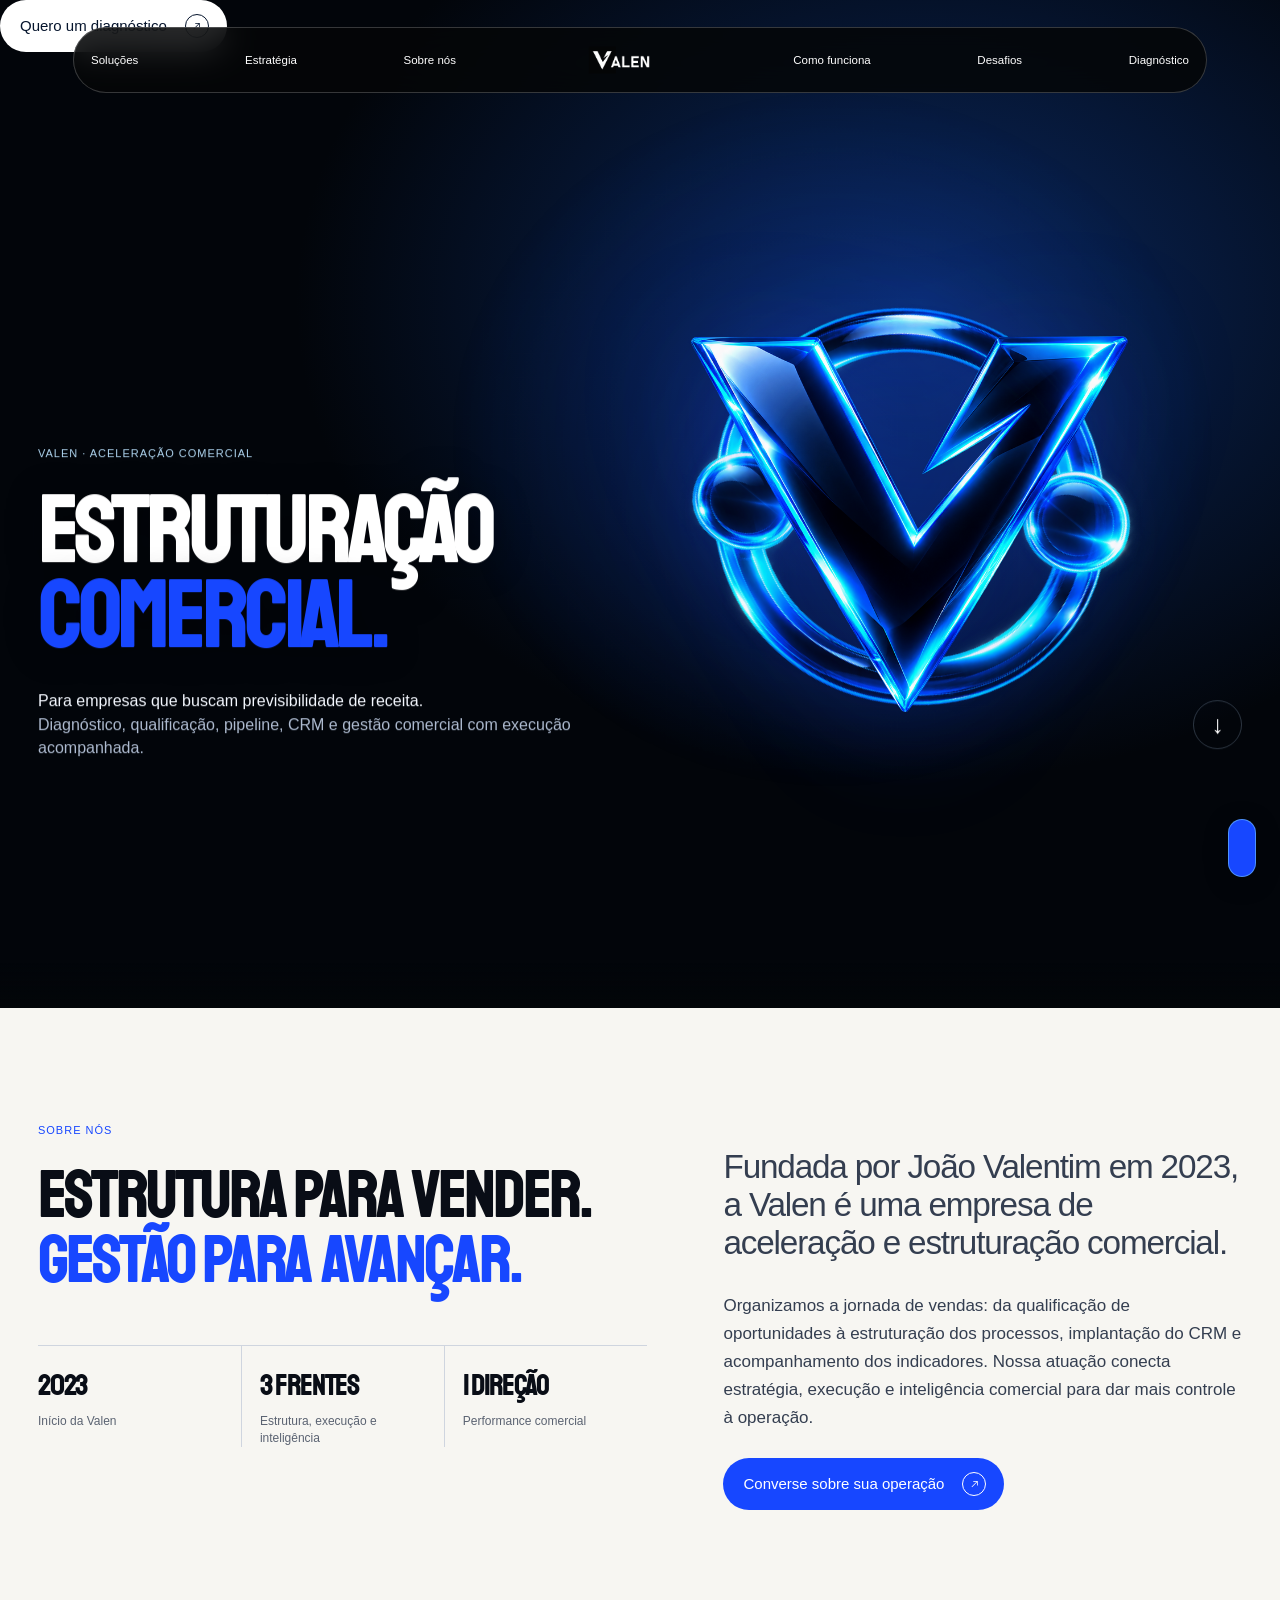
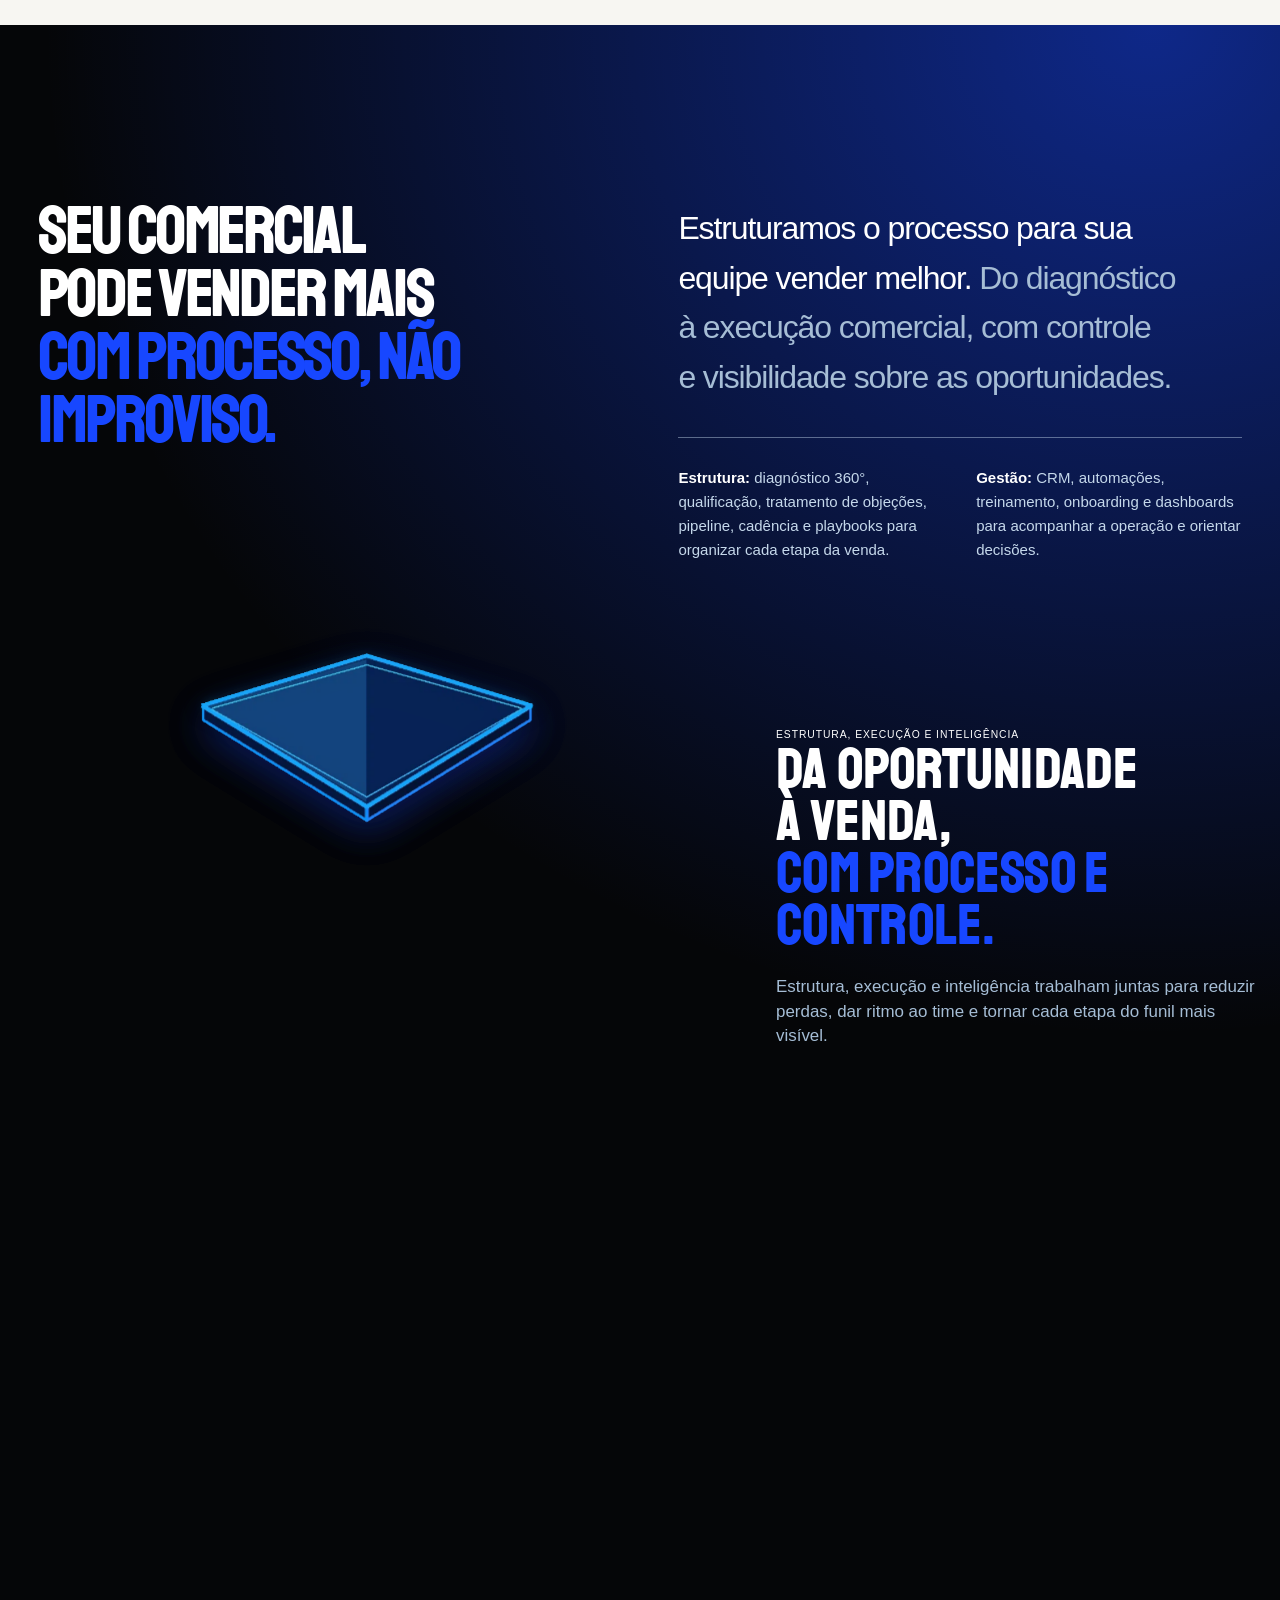
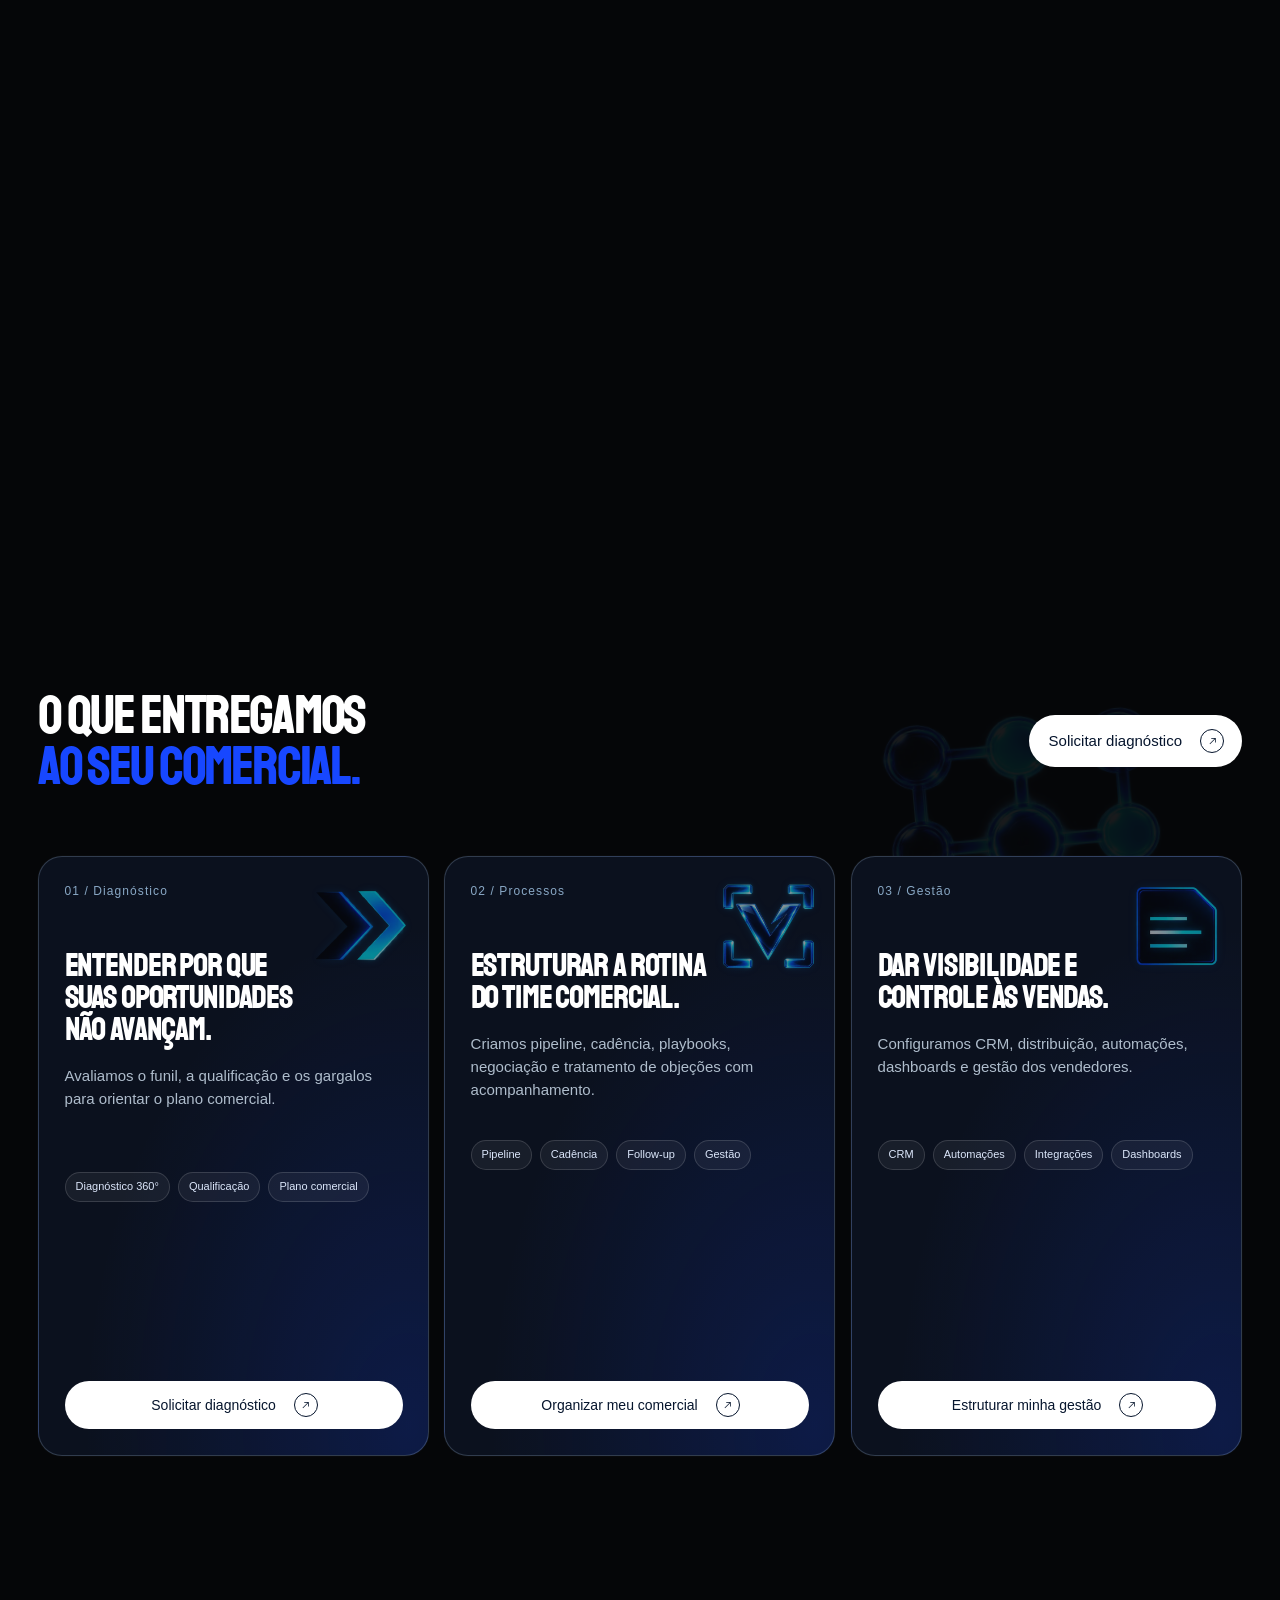
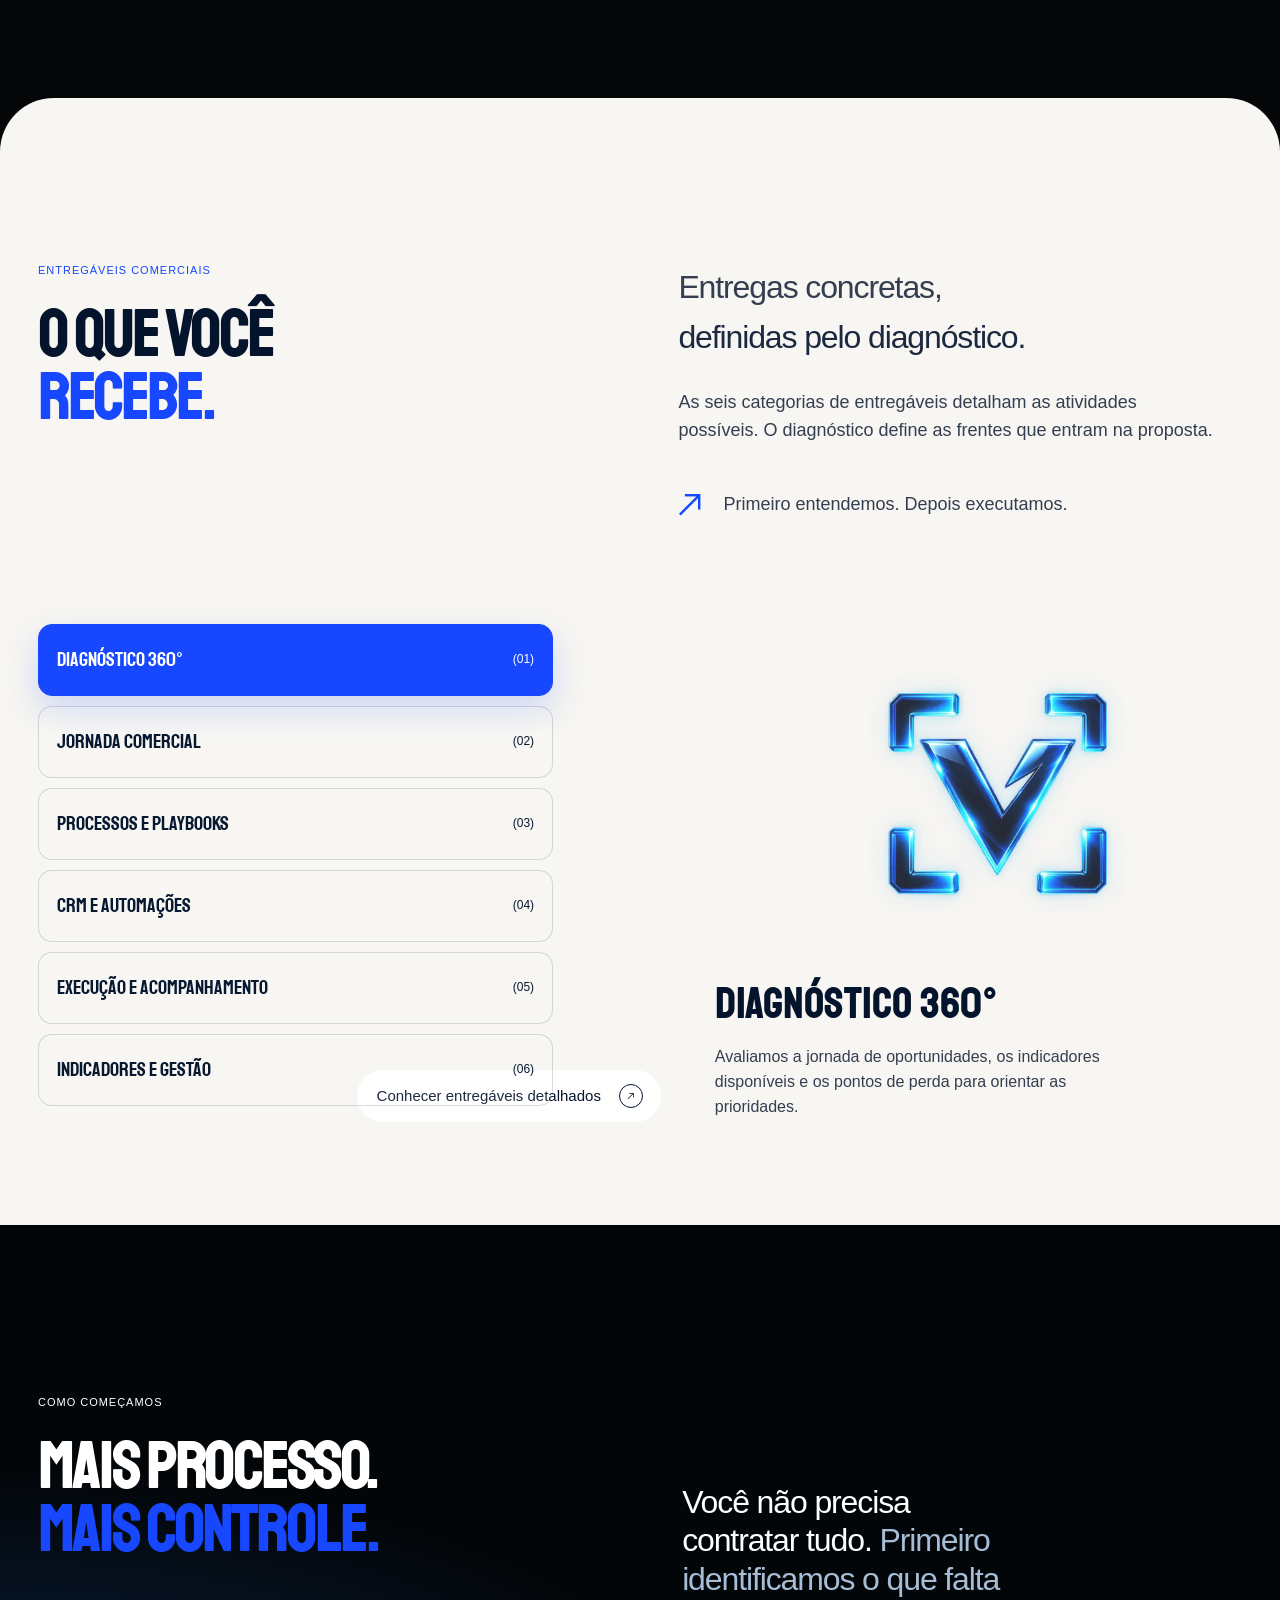
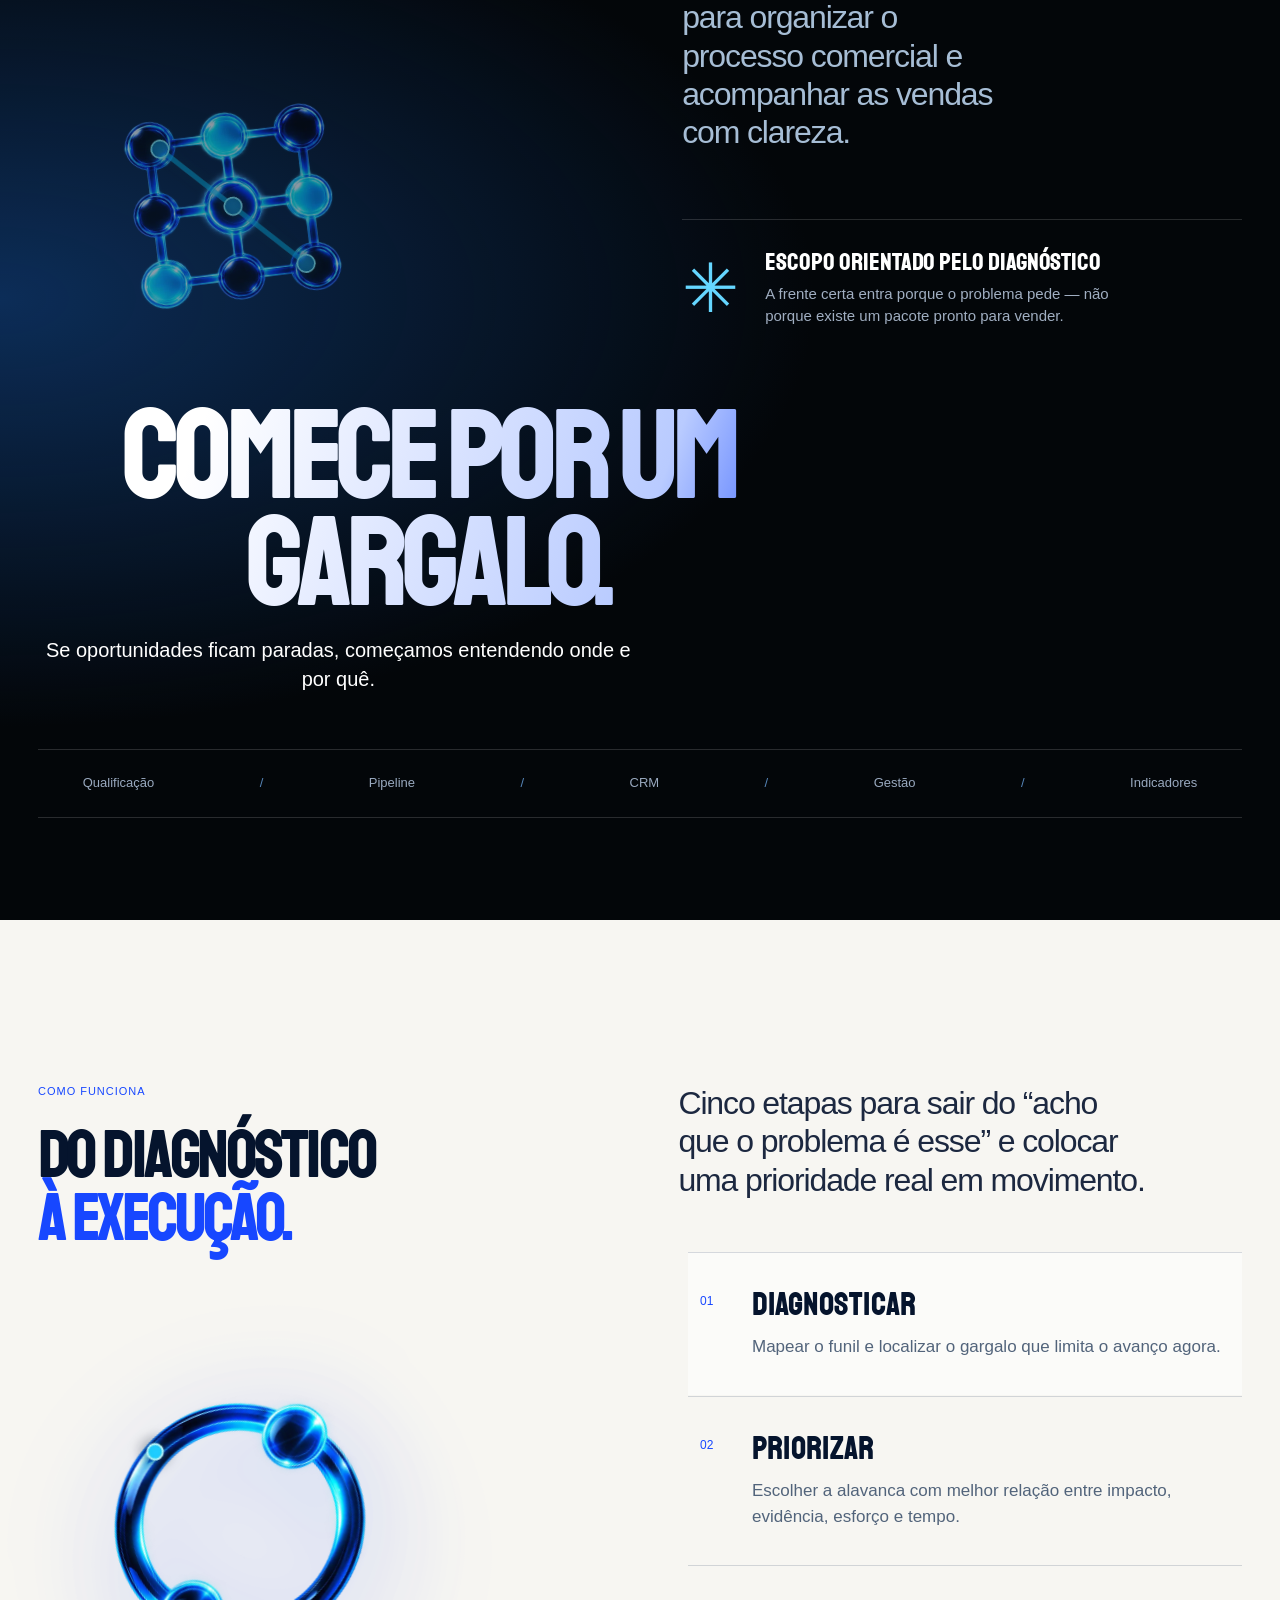
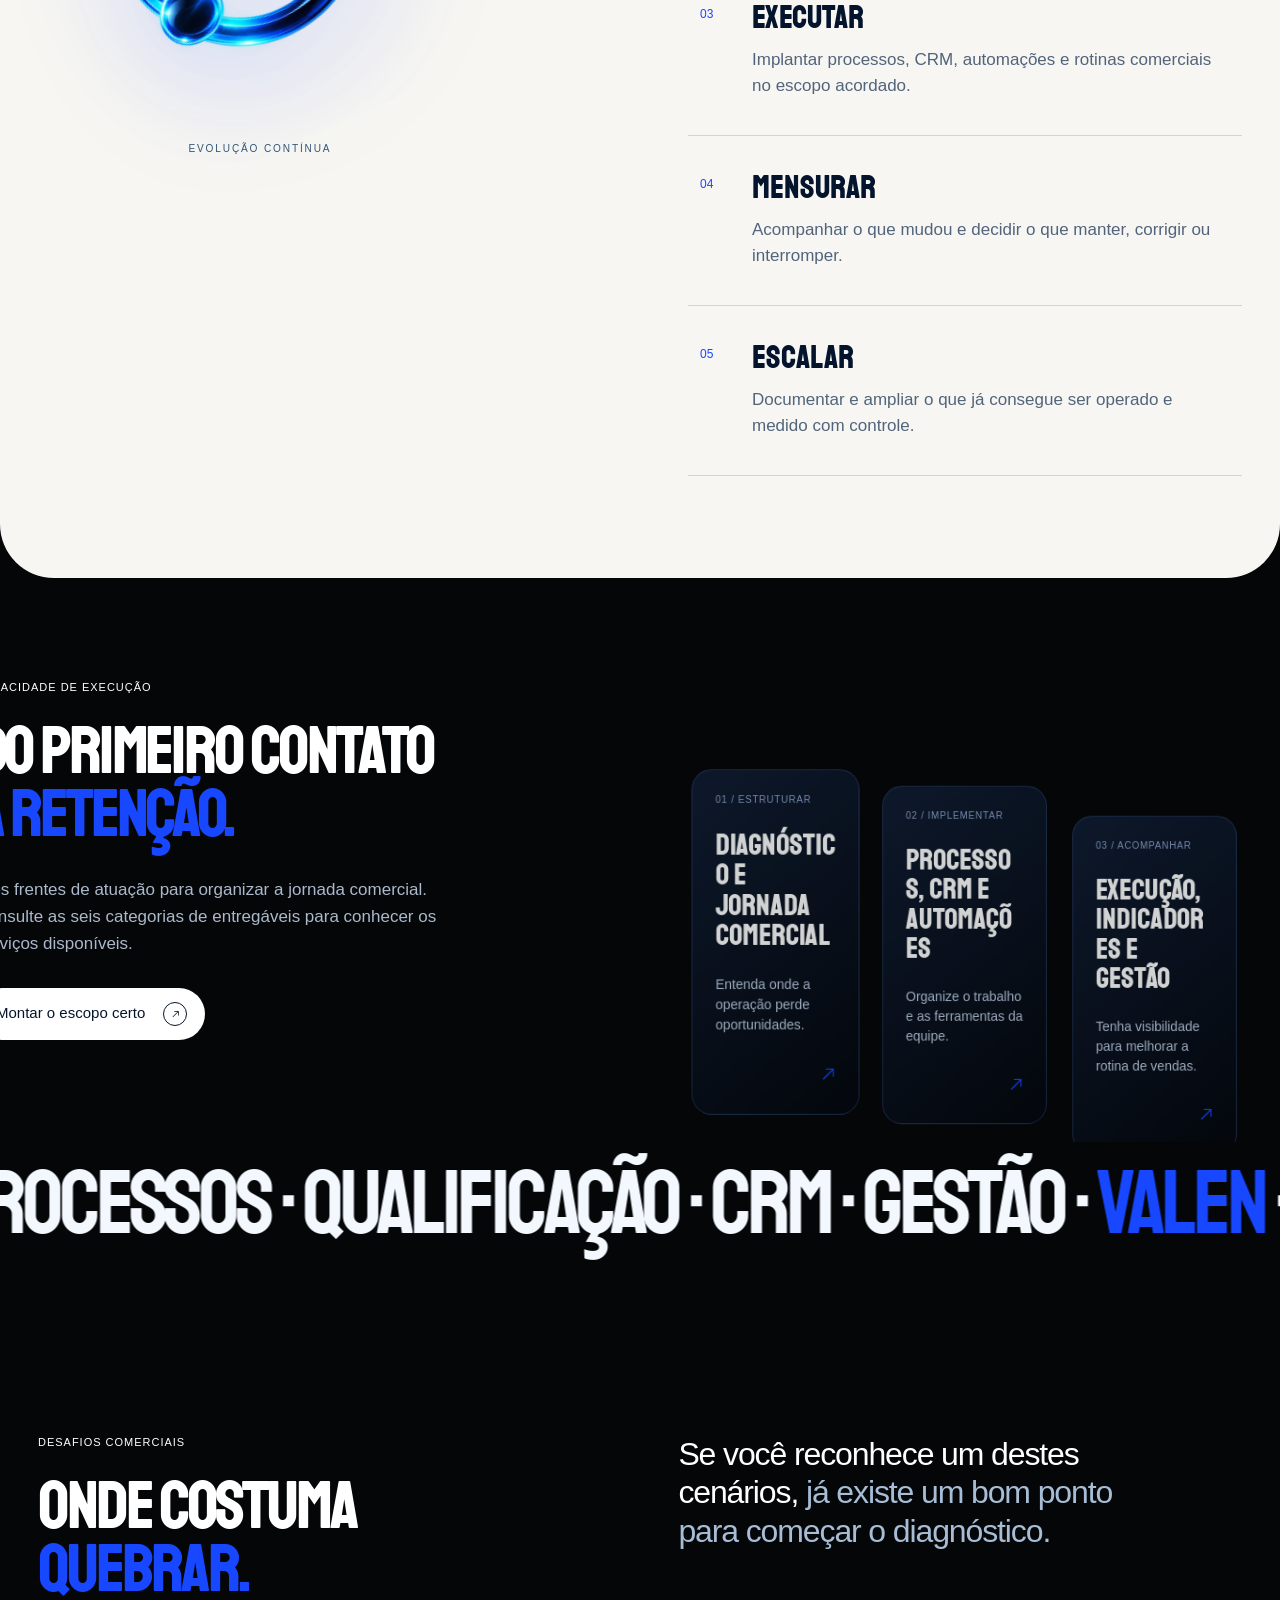
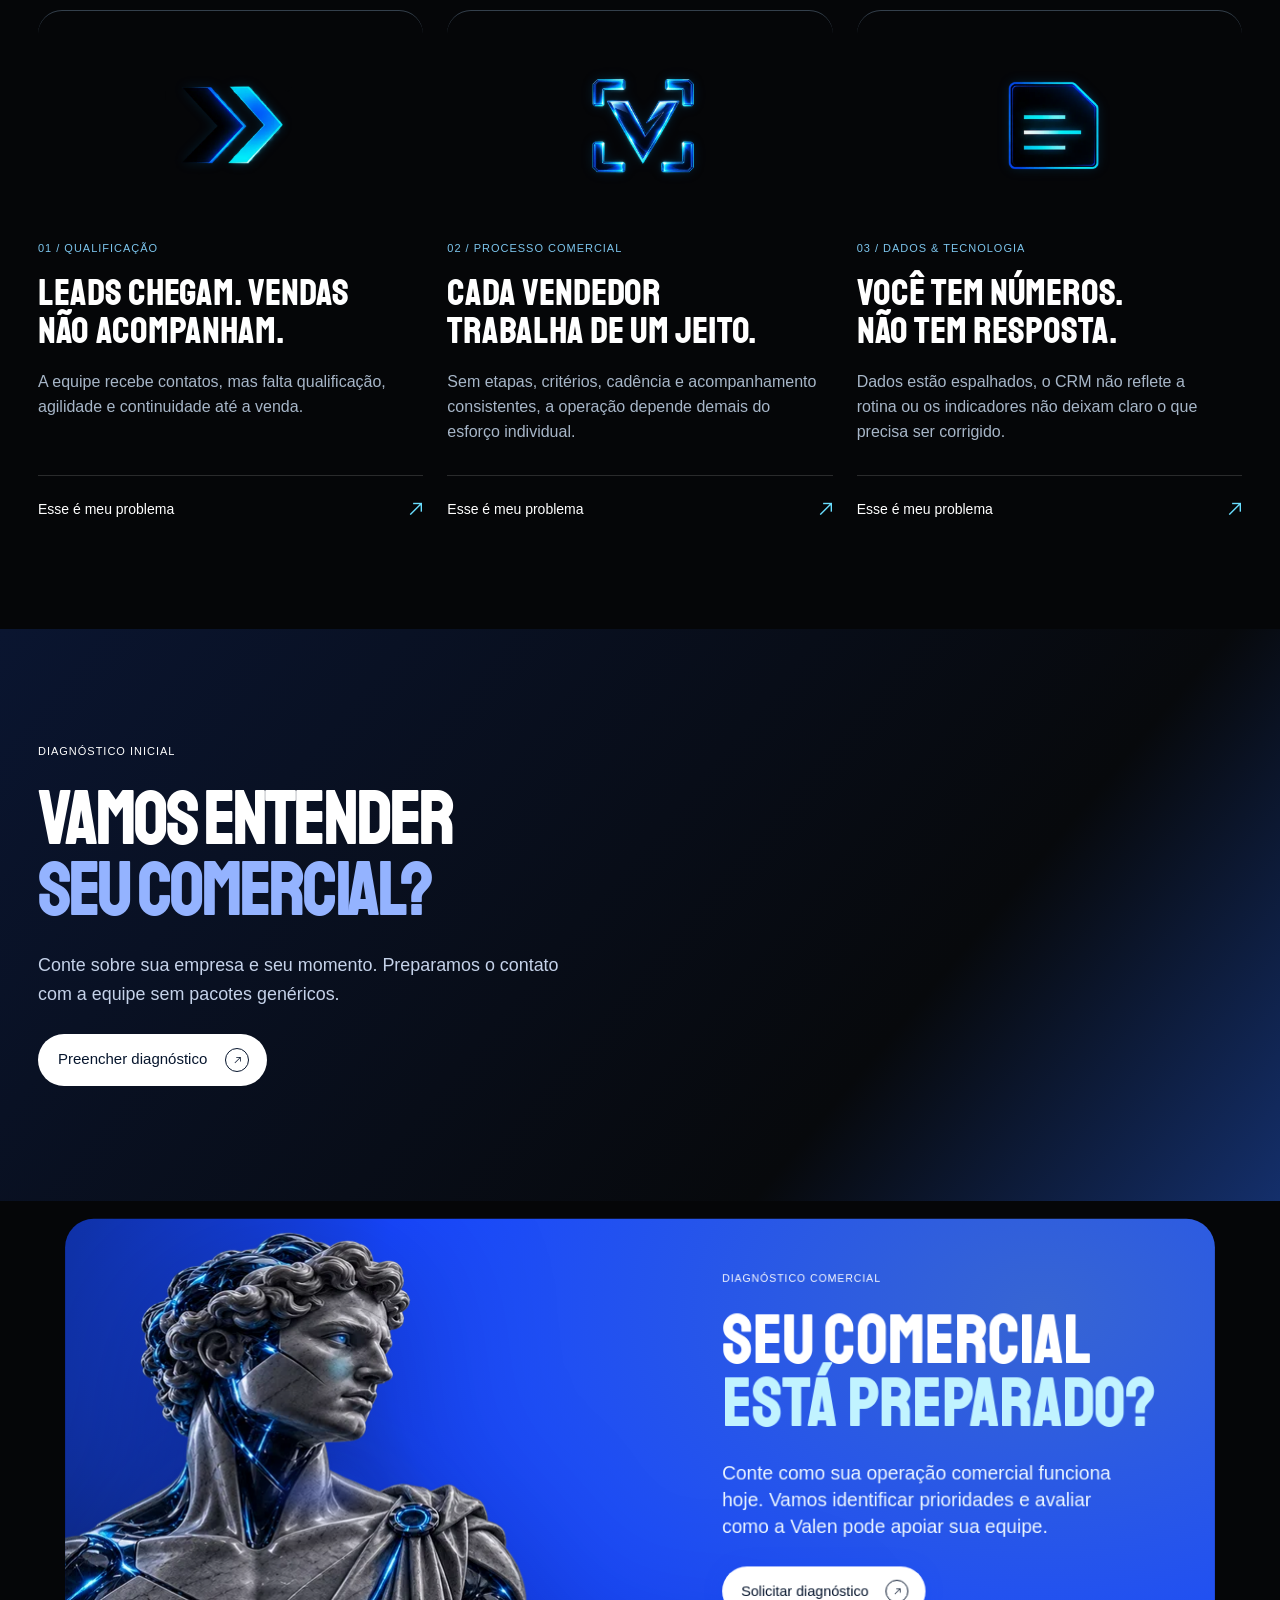
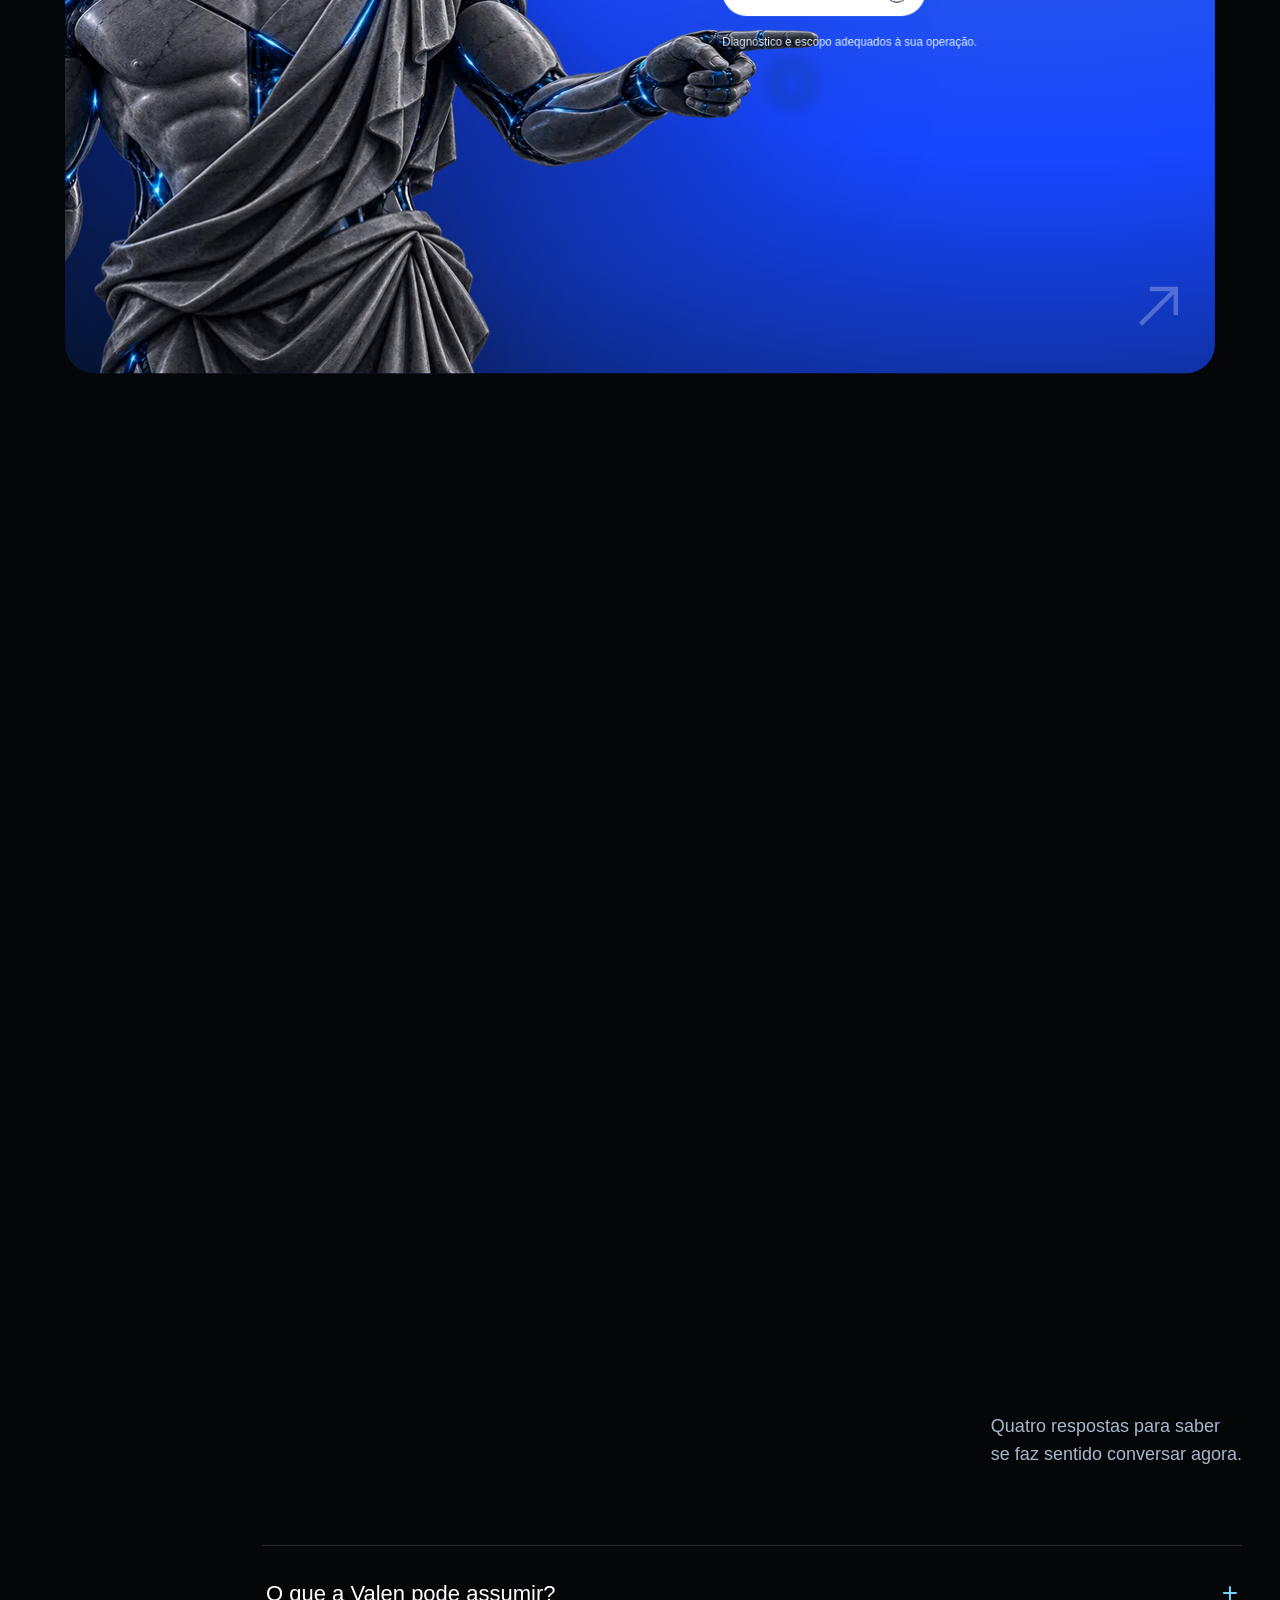
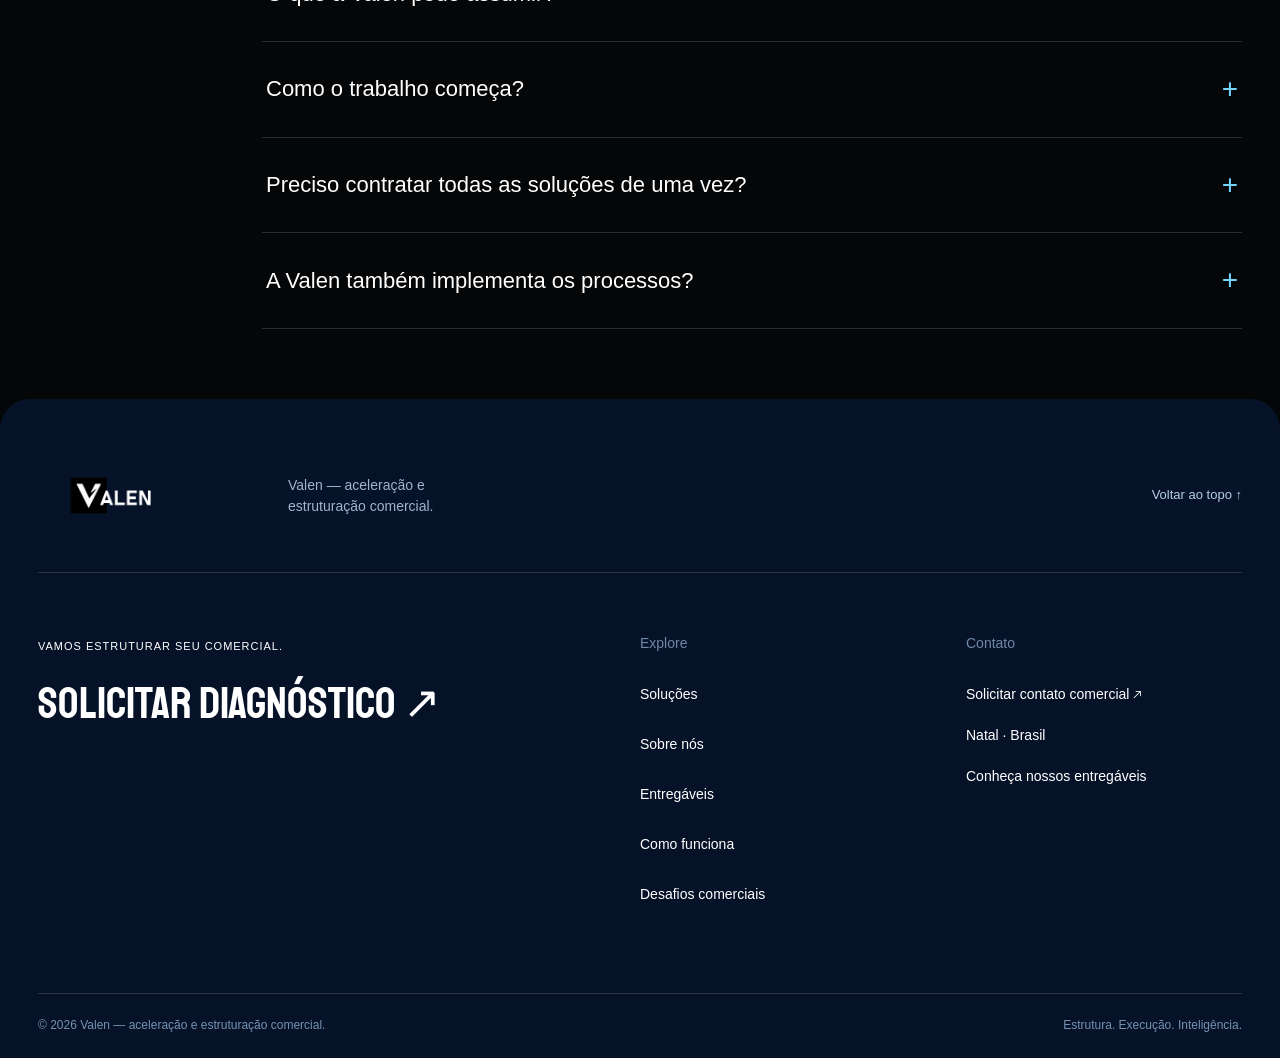
==== commit 4843a7ae: "Final Valen UX refinement: hero, independent orbit accents, animated cards and mobile" ====
--- a/index.html
+++ b/index.html
@@ -12,7 +12,7 @@
   <link rel="apple-touch-icon" href="/assets/favicon.png">
   <link rel="preload" as="image" href="/assets/valen-v-3d.webp" fetchpriority="high">
   <link rel="preload" href="/assets/fonts/display-bold.woff2" as="font" type="font/woff2" crossorigin>
-  <link rel="stylesheet" href="/styles.css?v=valen-copy-20261030">
+  <link rel="stylesheet" href="/styles.css?v=valen-ux-final-20261030">
   <title>Valen | Estruturação Comercial e Previsibilidade de Receita</title>
 
   <meta property="og:type" content="website">
@@ -93,14 +93,15 @@
       <img class="scrub-frame" src="/assets/motion/hero/frames/frame-04.webp" width="900" height="900" alt="" decoding="async">
       <img class="scrub-frame" src="/assets/motion/hero/frames/frame-05.webp" width="900" height="900" alt="" decoding="async">
     </div>
-    <div class="hero-symbol-assembly"><img class="hero-fixed-v" src="/assets/valen-v-3d.webp" alt="" fetchpriority="high"><img class="hero-rotating-orbit" src="/assets/valen-orbit.webp" alt="" fetchpriority="high"></div>
-  </div>
+    <div class="hero-symbol-assembly"><img class="hero-fixed-v" src="/assets/valen-v-3d.webp" alt="" fetchpriority="high"><div class="orbit-motion"><img class="hero-rotating-orbit" src="/assets/valen-orbit.webp" alt="" fetchpriority="high"><span class="orbit-dot orbit-dot-one"></span><span class="orbit-dot orbit-dot-two"></span></div></div>
+  </div>
+  <a class="hero-diagnosis button" href="/diagnostico">Quero um diagnóstico <span aria-hidden="true">↗</span></a>
   <div class="hero-content wrap">
     <p class="eyebrow">Valen · Aceleração comercial</p>
     <h1 id="hero-title">Estruturação<br><em>comercial.</em></h1>
     <div class="hero-bottom">
       <p>Para empresas que buscam previsibilidade de receita.<br><span>Diagnóstico, qualificação, pipeline, CRM e gestão comercial com execução acompanhada.</span></p>
-      <a class="button" href="/diagnostico" >Quero um diagnóstico<span aria-hidden="true">↗</span></a>
+      
       <a class="scroll-cue" href="#atuacao" aria-label="Ver onde a Valen atua"><span aria-hidden="true">↓</span></a>
     </div>
   </div>
@@ -330,7 +331,7 @@
   </div>
 </section>
 
-<div class="type-ribbon" aria-hidden="true"><div>PROCESSOS · QUALIFICAÇÃO · CRM · GESTÃO · <span>VALEN</span> · PROCESSOS · QUALIFICAÇÃO · CRM · GESTÃO · <span>VALEN</span></div></div>
+<div class="type-ribbon" aria-label="Processos, Qualificação, CRM, Gestão, Valen"><div>PROCESSOS · QUALIFICAÇÃO · CRM · GESTÃO · <span>VALEN</span> · PROCESSOS · QUALIFICAÇÃO · CRM · GESTÃO · <span>VALEN</span></div></div>
 
 <section class="challenges section-space" id="desafios" aria-labelledby="problems-title">
   <div class="wrap">
@@ -463,6 +464,6 @@
   <span>Diagnóstico</span>
 </a>
 
-<script src="/script.js?v=valen-copy-20261030" defer></script>
+<script src="/script.js?v=valen-ux-final-20261030" defer></script>
 </body>
 </html>
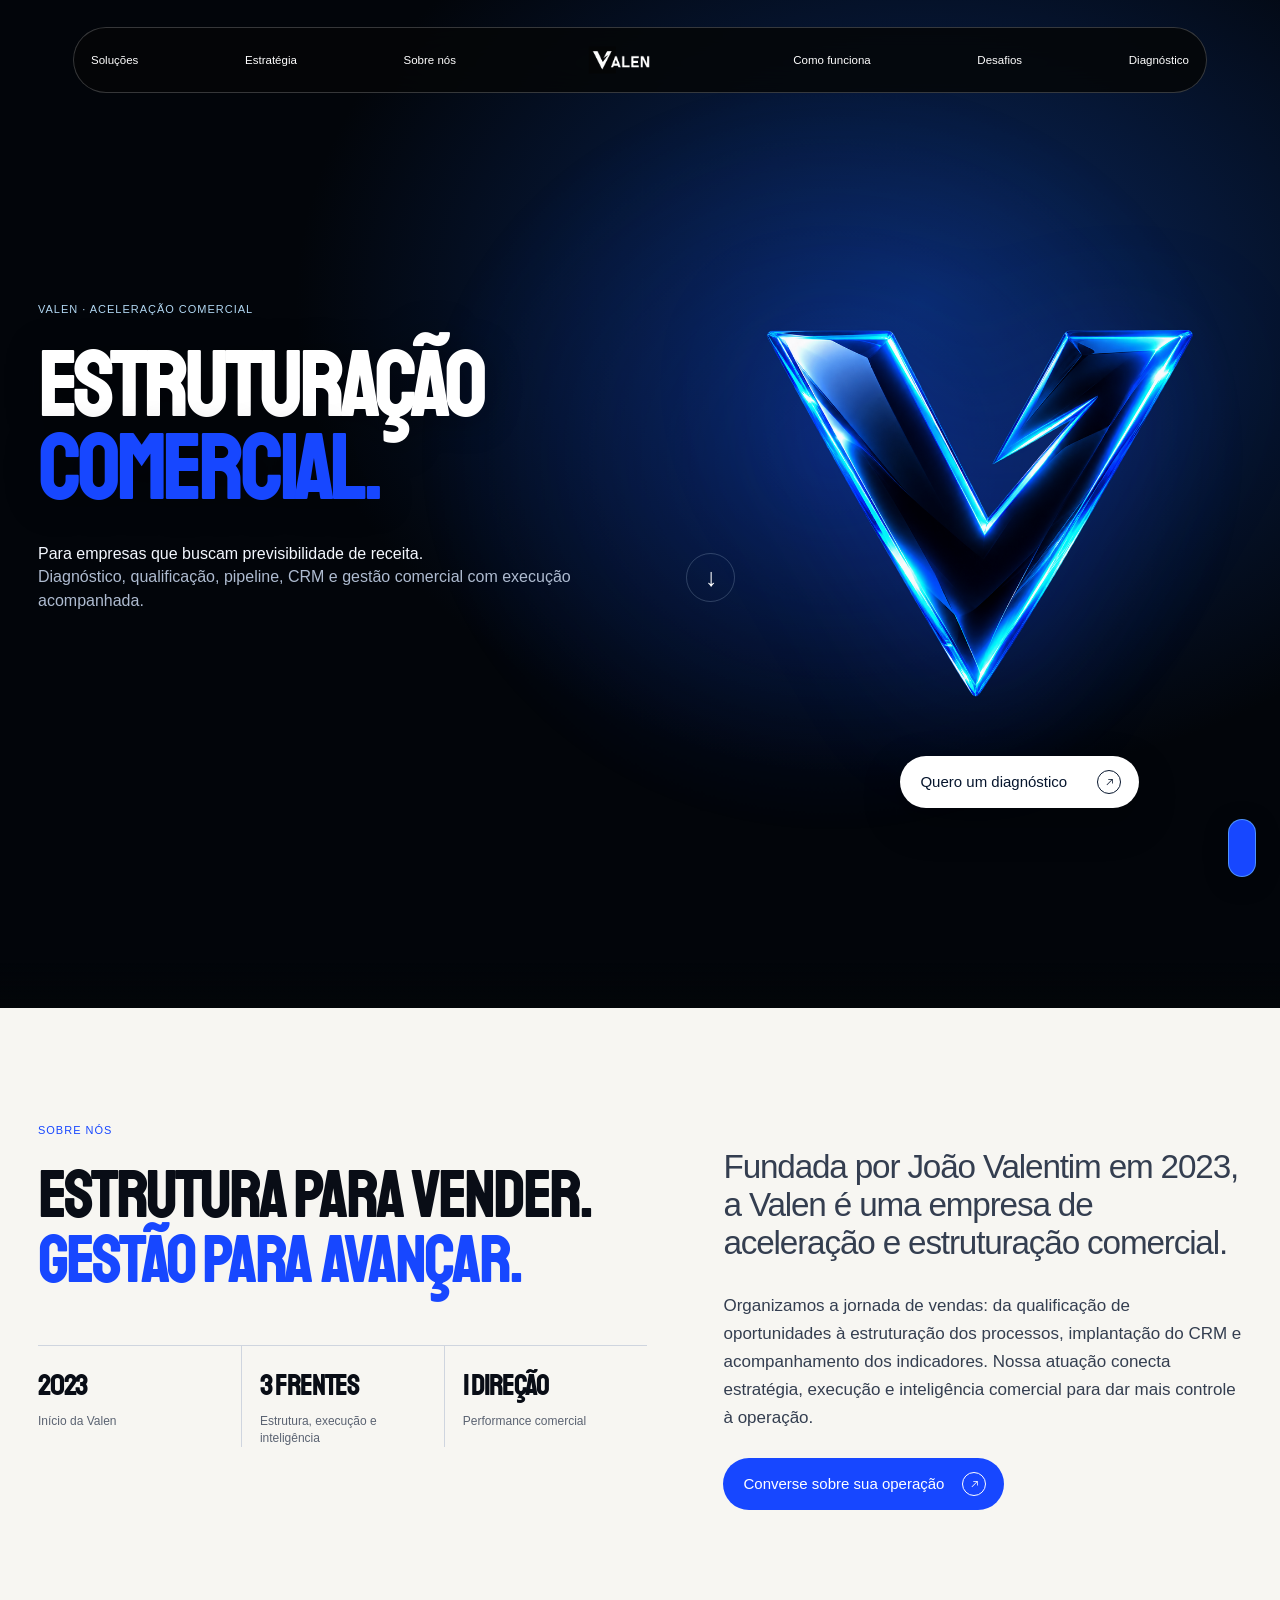
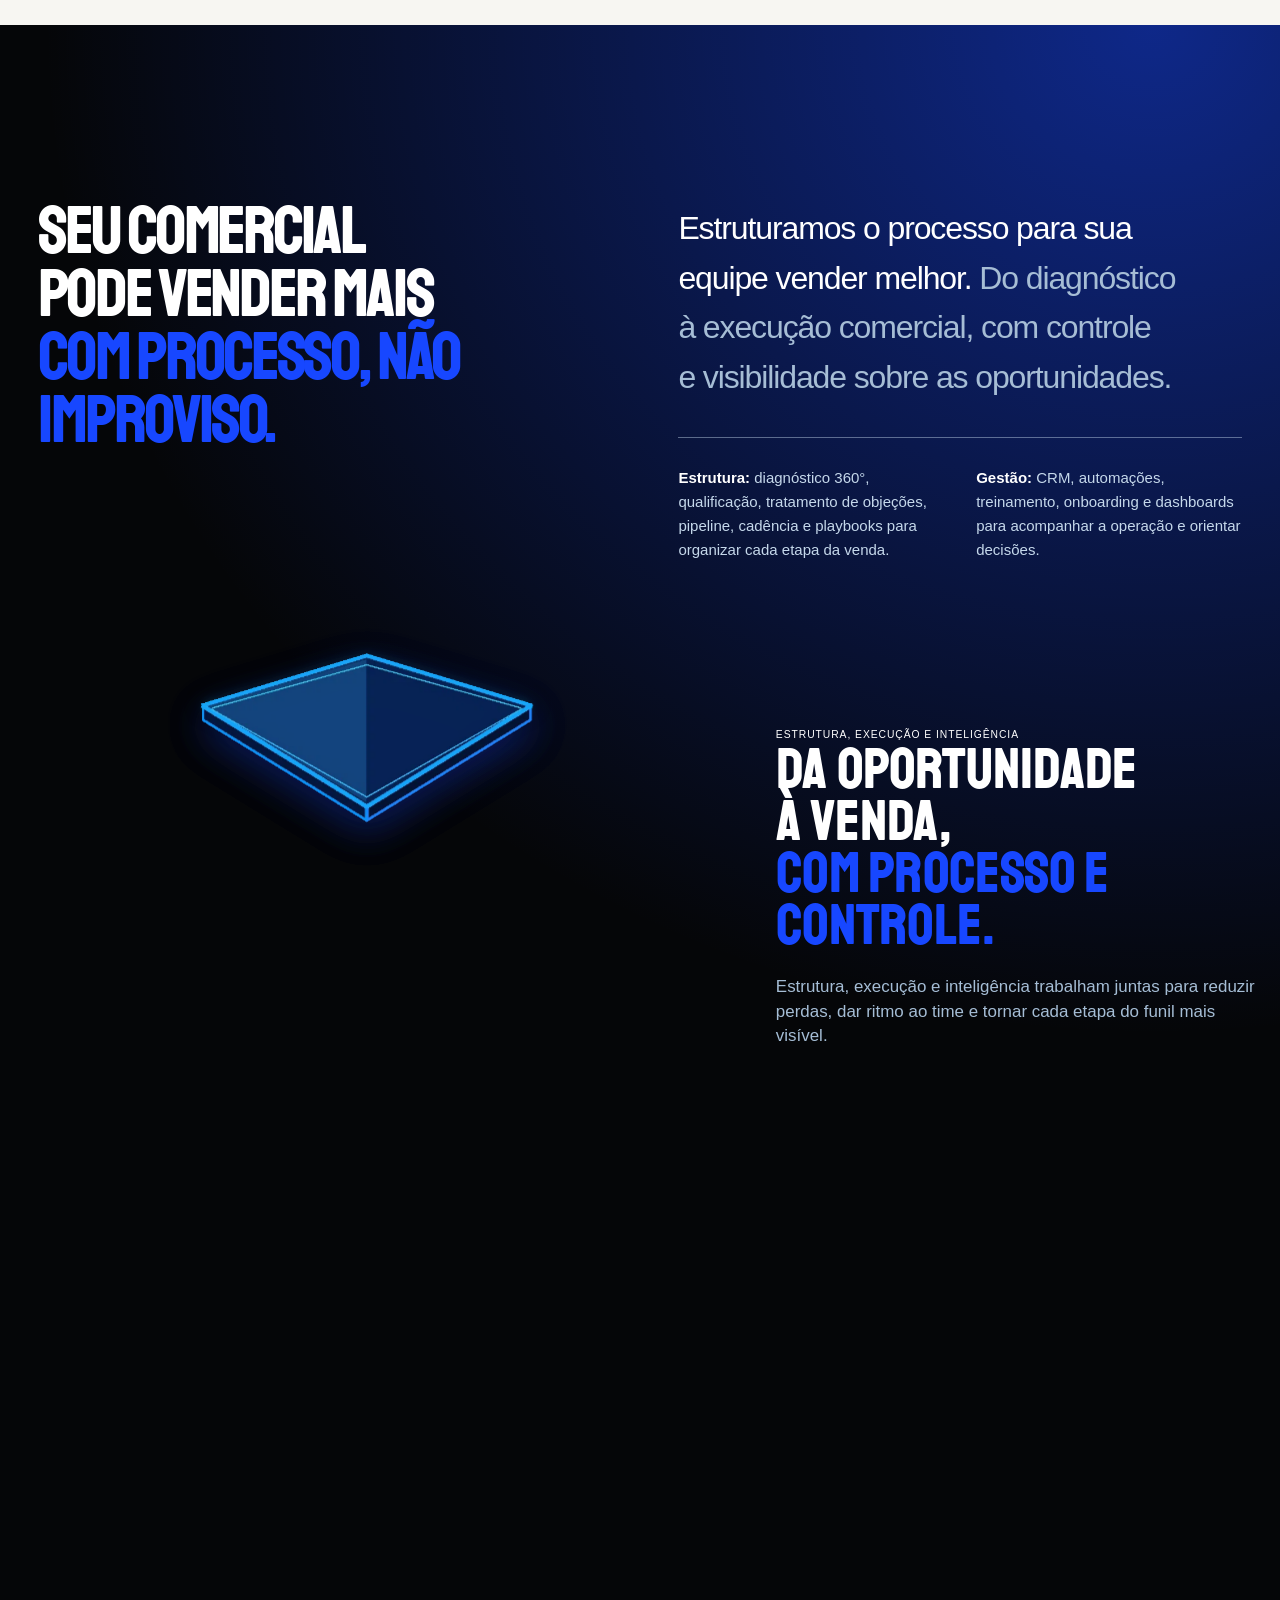
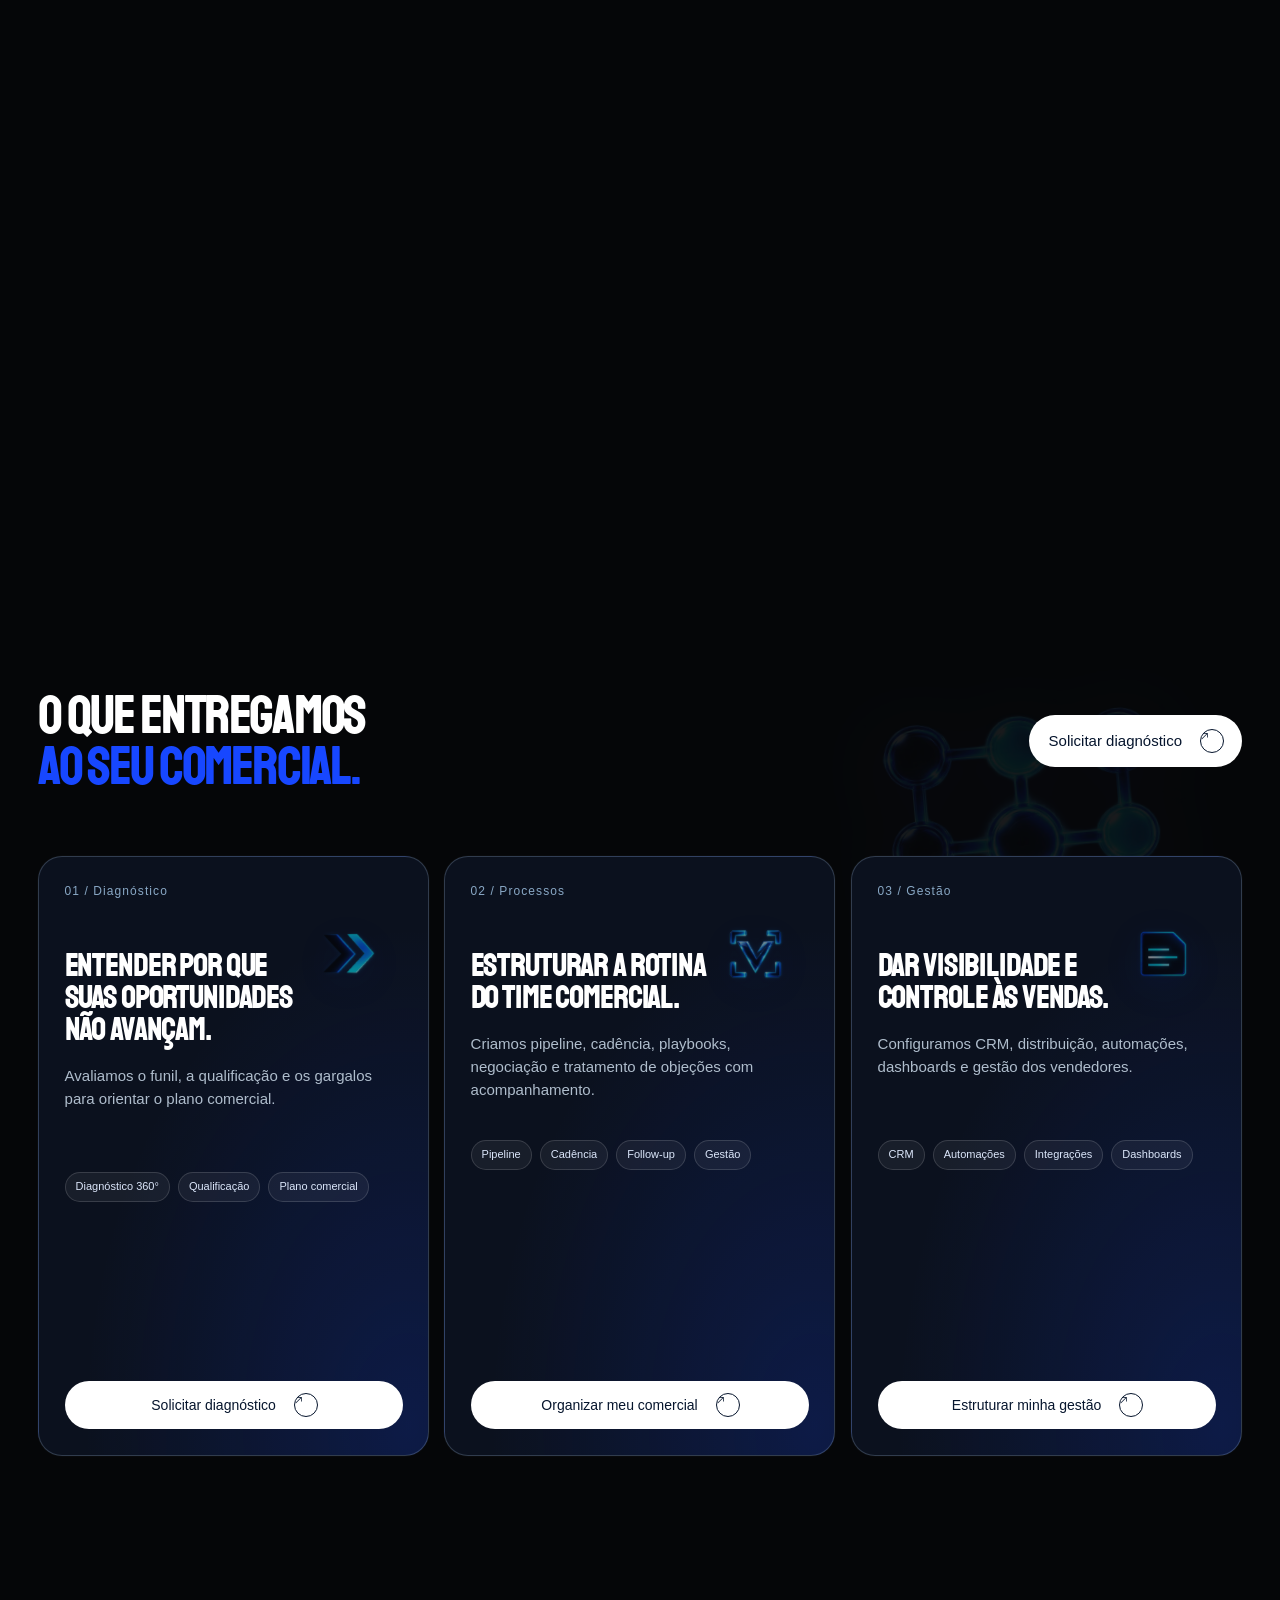
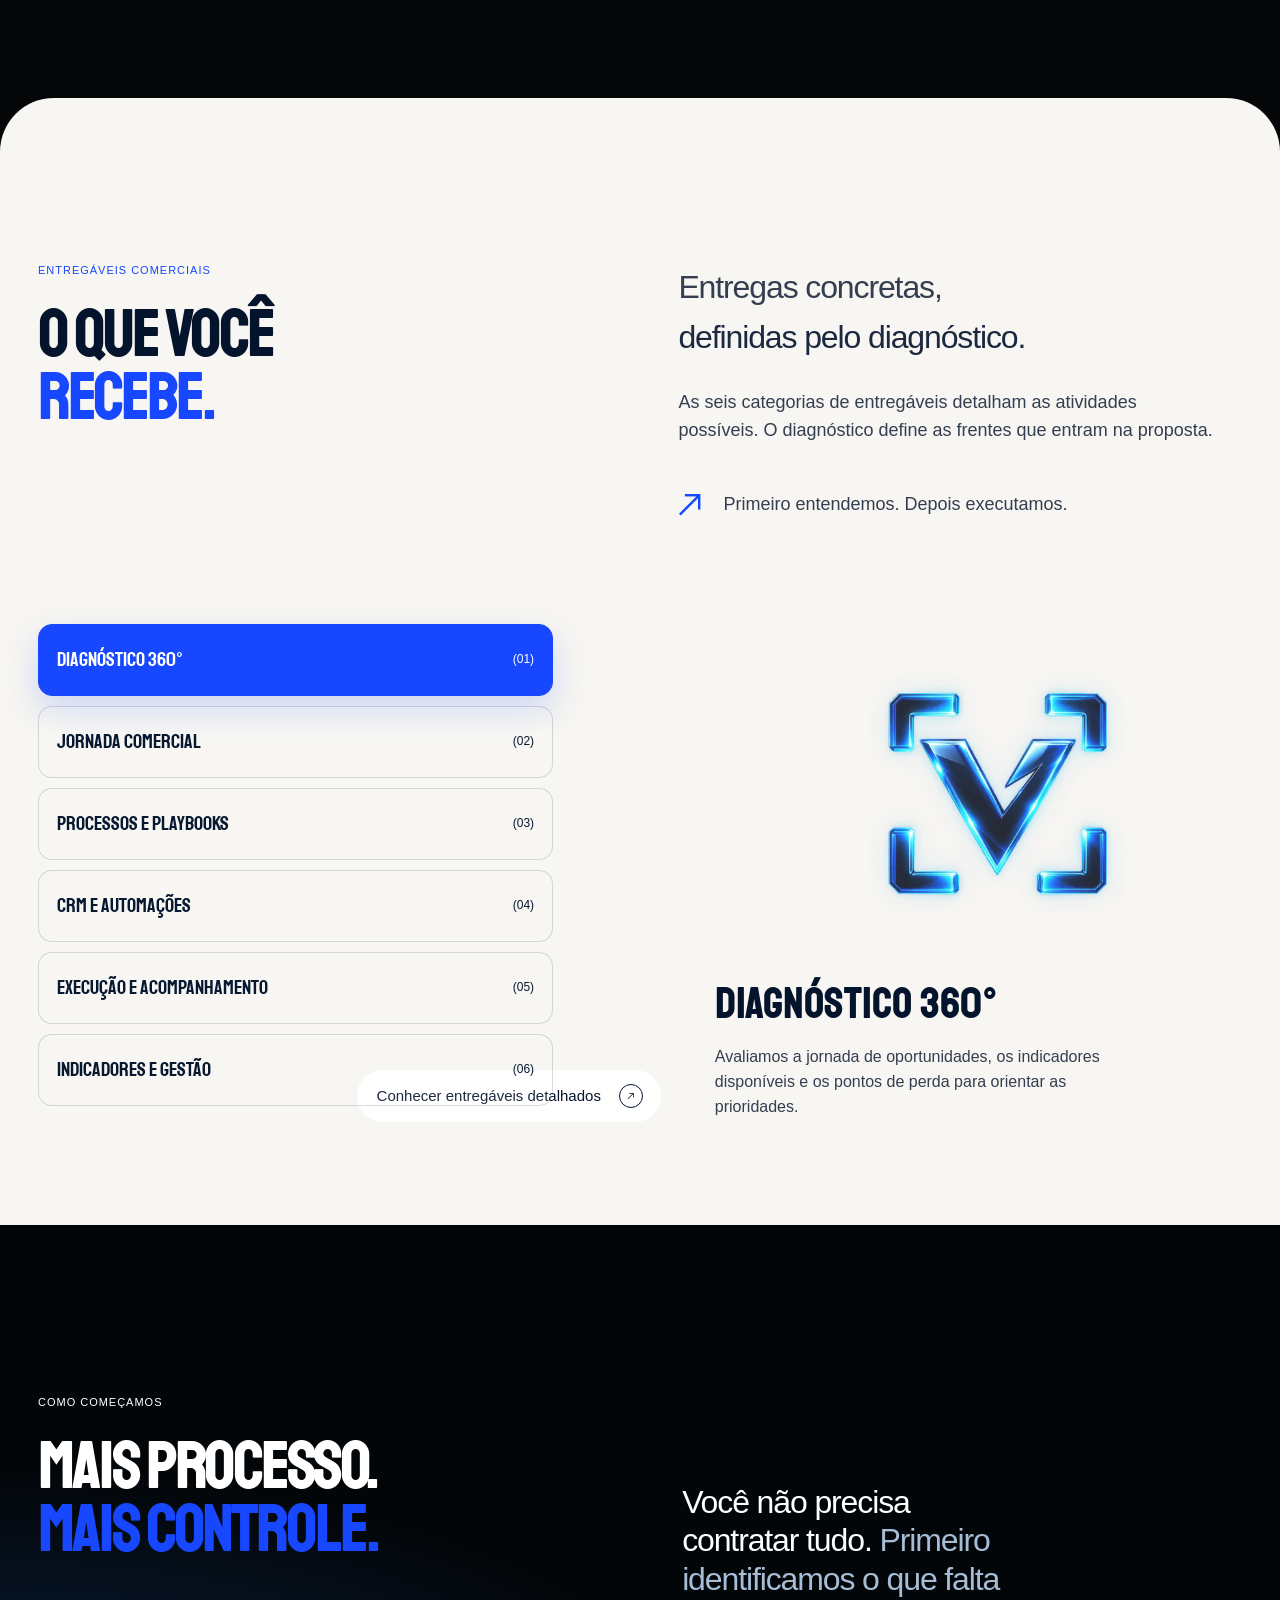
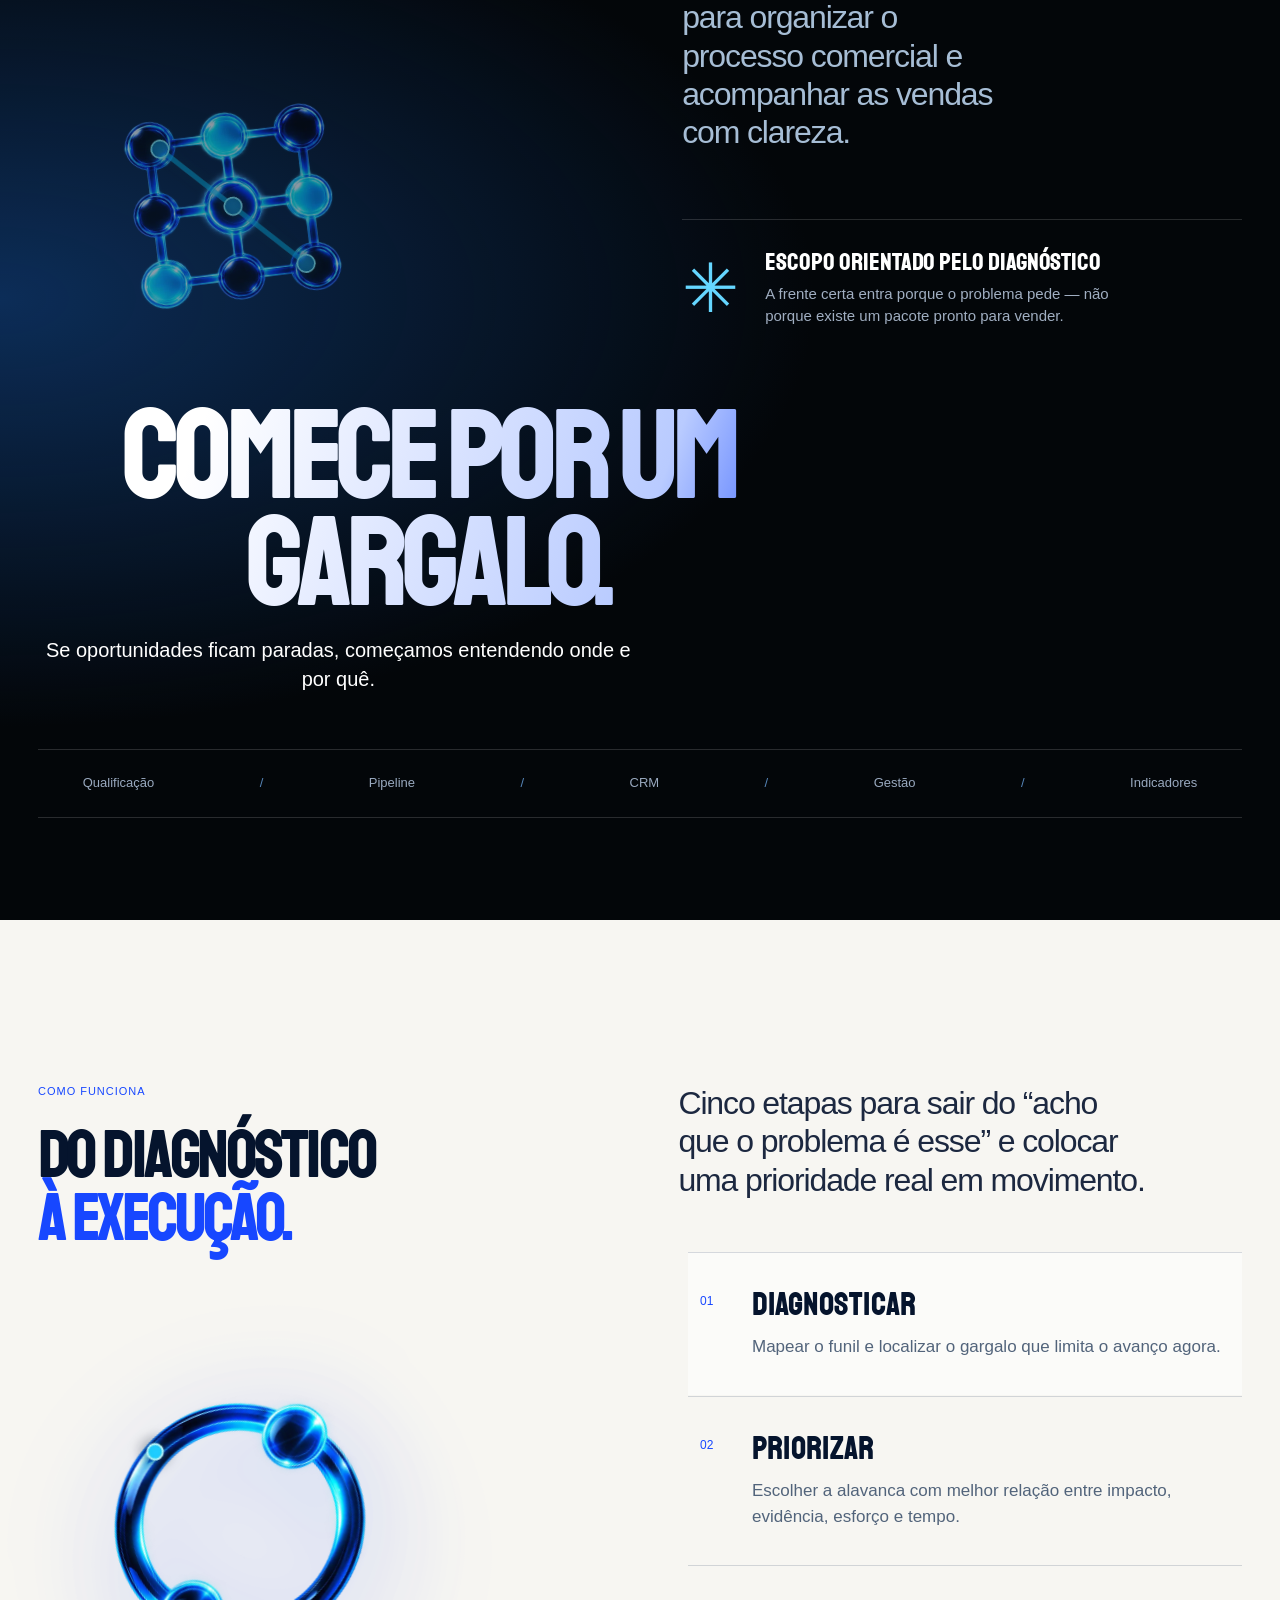
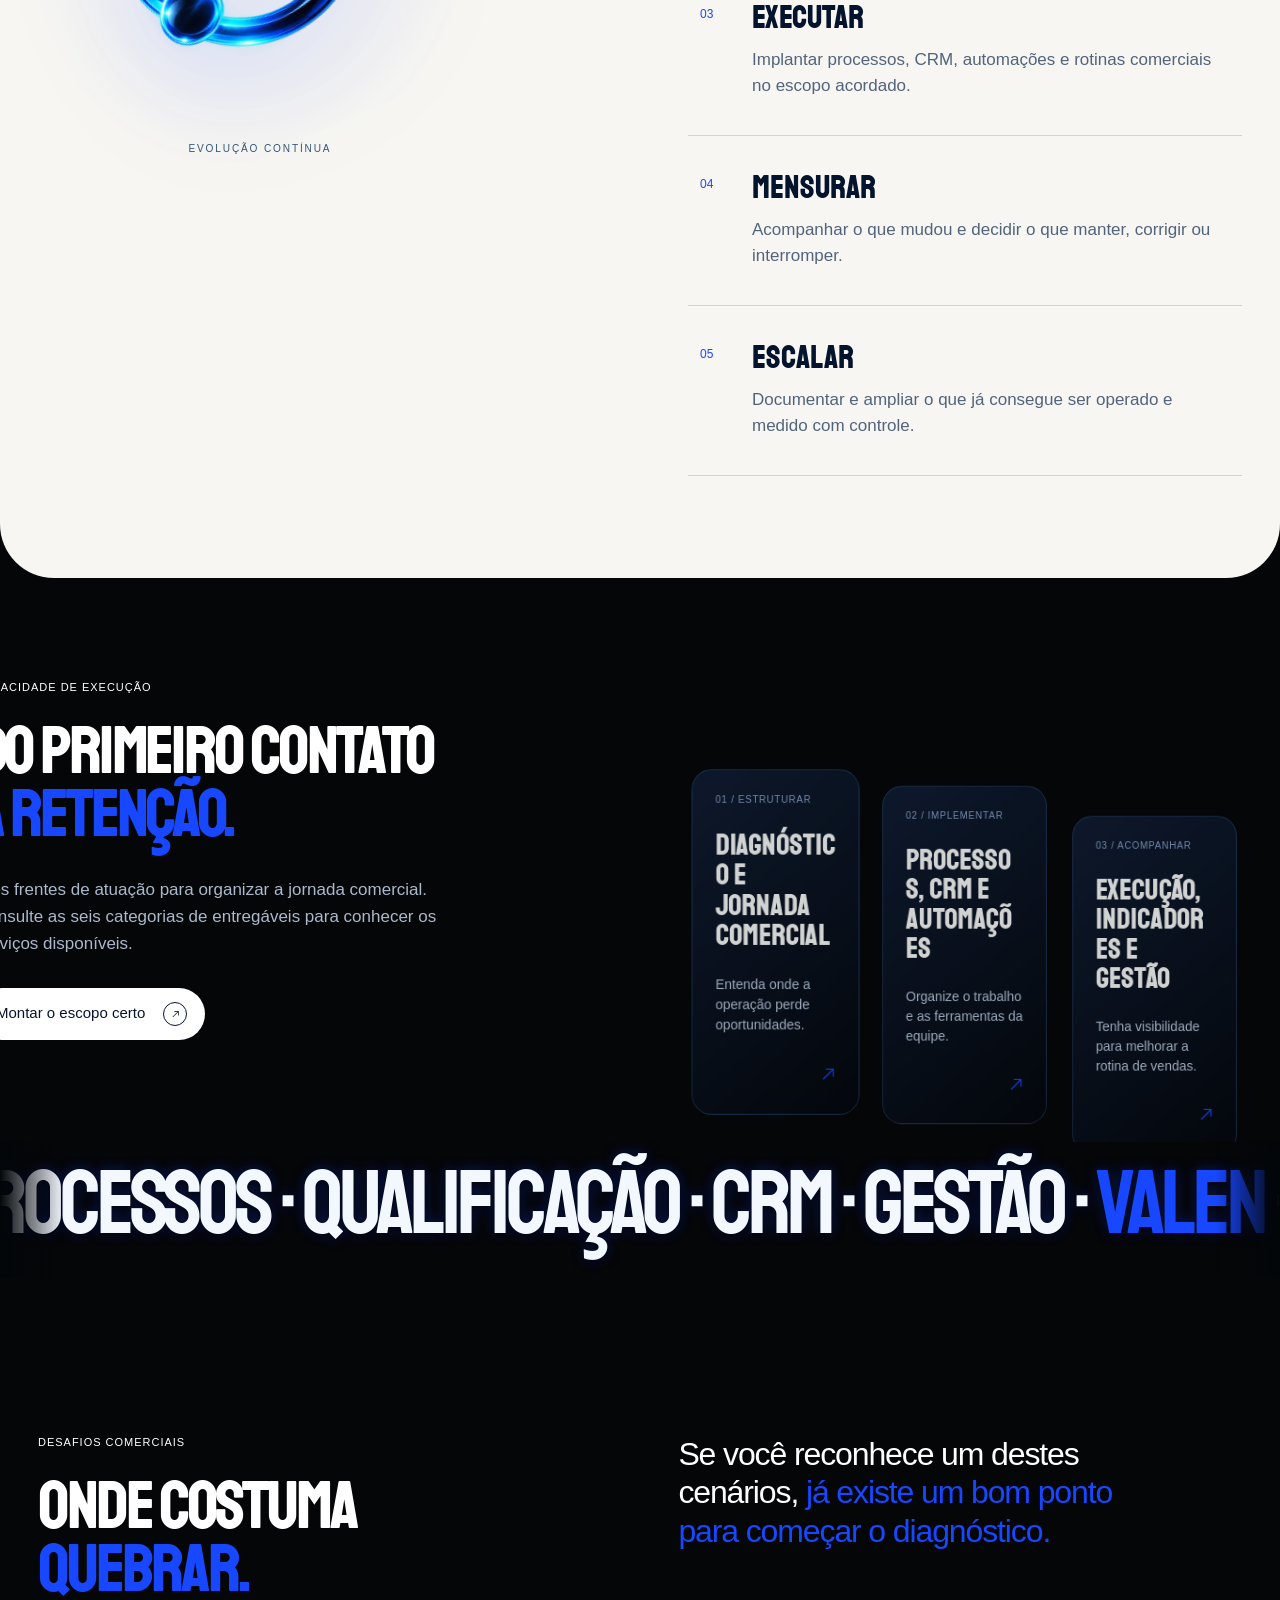
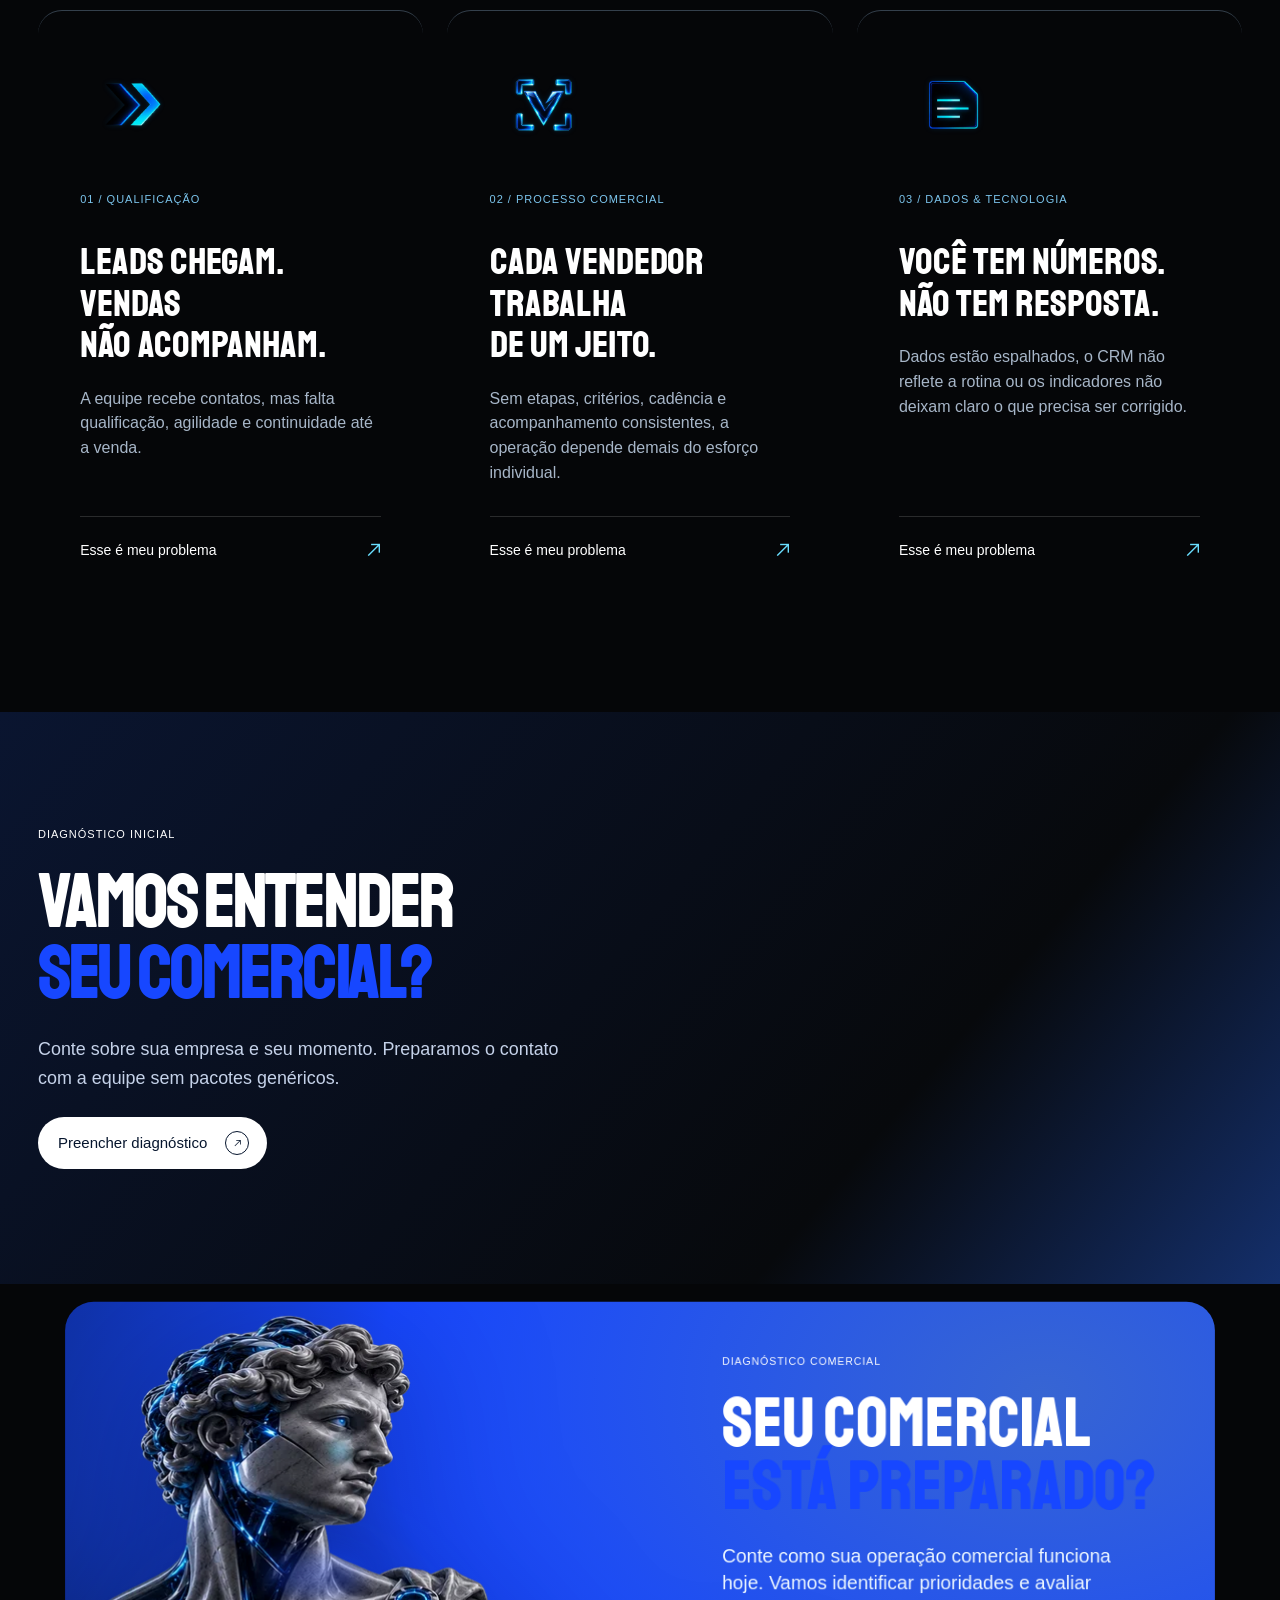
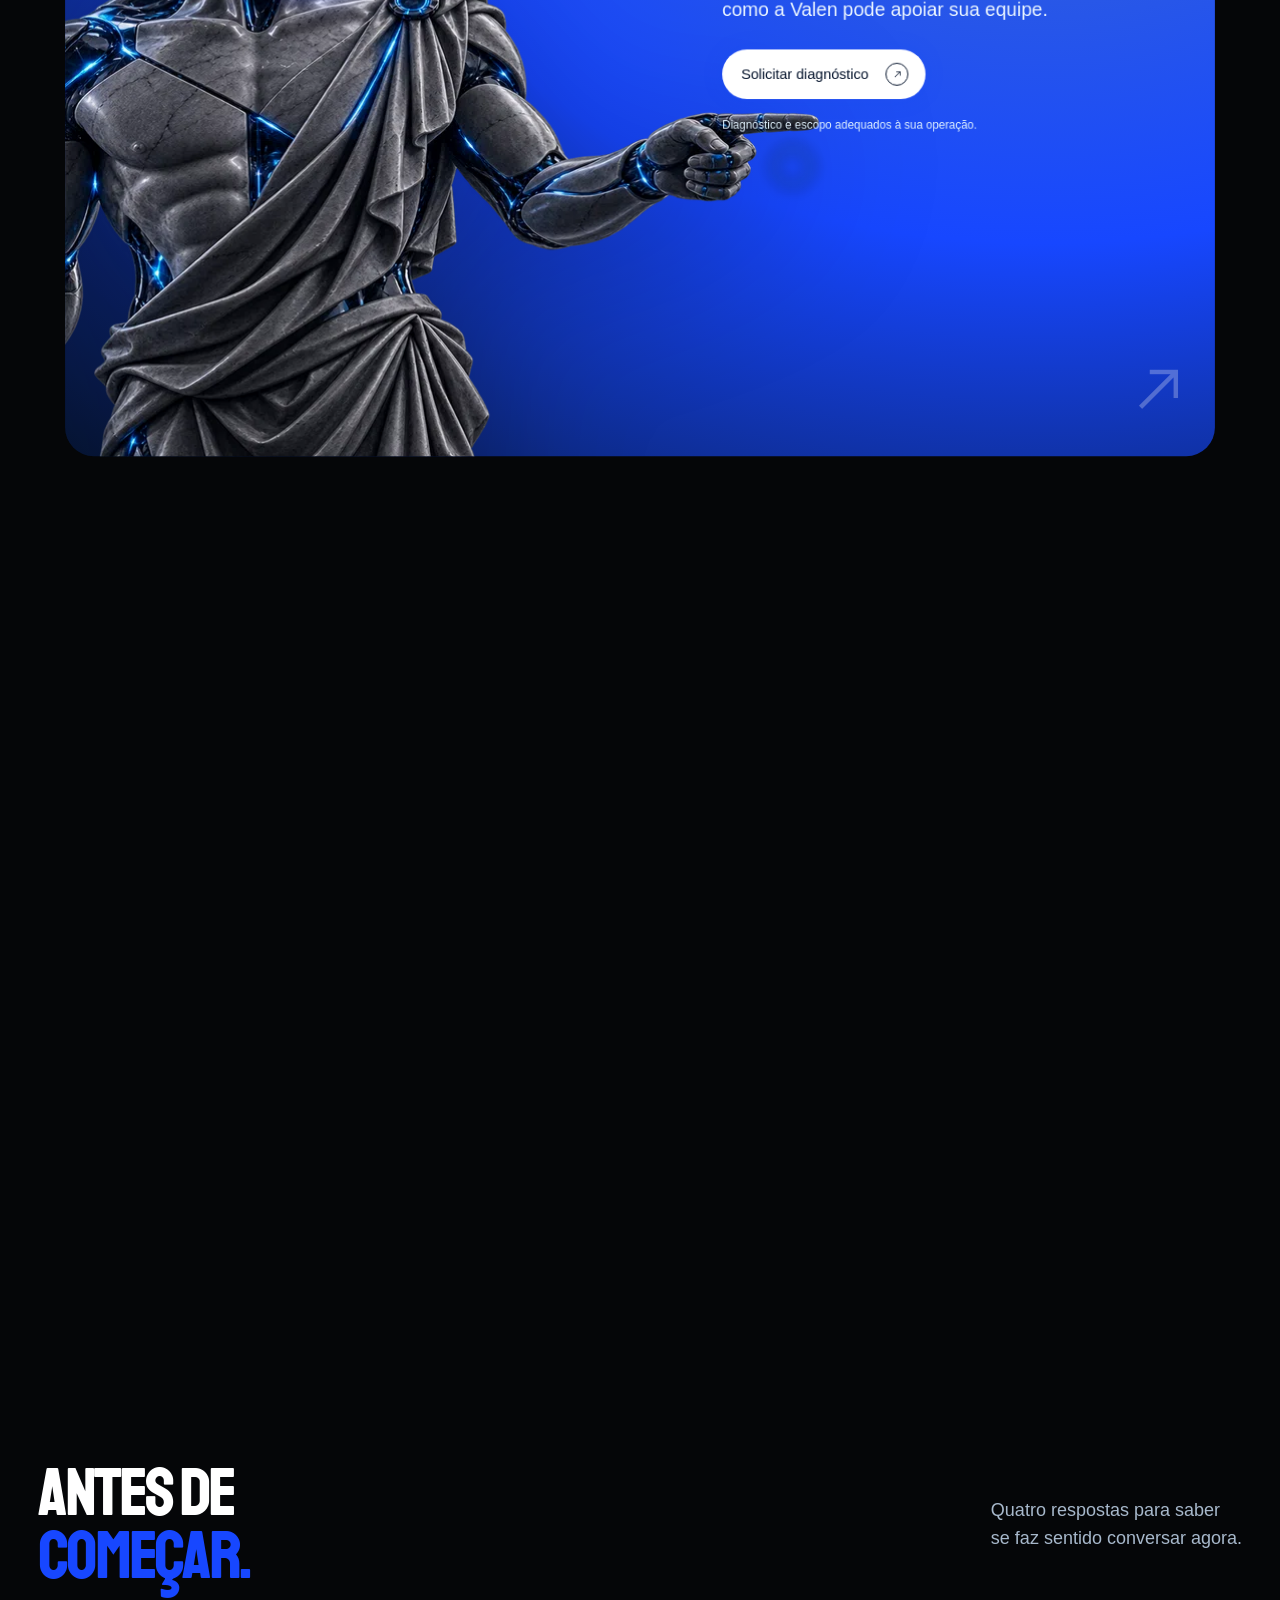
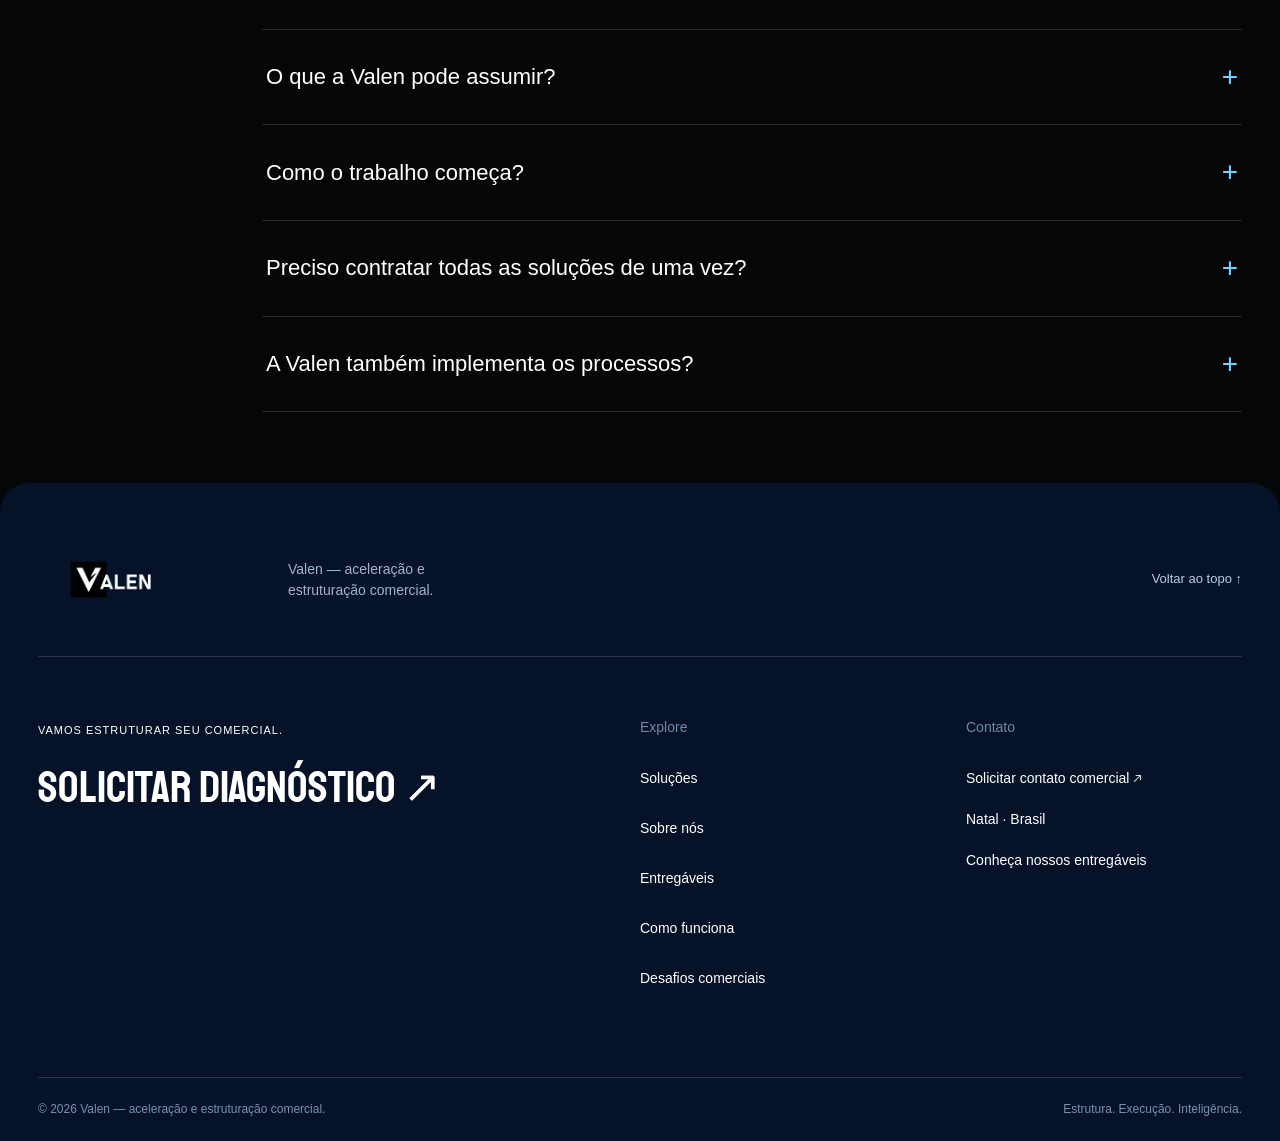
==== commit 5266e2e1: "Remove duplicated hero spheres and build independent planet orbital system" ====
--- a/index.html
+++ b/index.html
@@ -93,7 +93,7 @@
       <img class="scrub-frame" src="/assets/motion/hero/frames/frame-04.webp" width="900" height="900" alt="" decoding="async">
       <img class="scrub-frame" src="/assets/motion/hero/frames/frame-05.webp" width="900" height="900" alt="" decoding="async">
     </div>
-    <div class="hero-symbol-assembly"><img class="hero-fixed-v" src="/assets/valen-v-3d.webp" alt="" fetchpriority="high"><div class="orbit-motion"><img class="hero-rotating-orbit" src="/assets/valen-orbit.webp" alt="" fetchpriority="high"><span class="orbit-dot orbit-dot-one"></span><span class="orbit-dot orbit-dot-two"></span></div></div>
+    <div class="hero-symbol-assembly"><img class="hero-fixed-v" src="/assets/valen-v-3d.webp" alt="" fetchpriority="high"><div class="orbit-motion"><div class="valen-orbit-track"><span class="orbit-planet planet-one"><i></i></span><span class="orbit-planet planet-two"><i></i></span></div></div></div>
   </div>
   <a class="hero-diagnosis button" href="/diagnostico">Quero um diagnóstico <span aria-hidden="true">↗</span></a>
   <div class="hero-content wrap">
--- a/styles.css
+++ b/styles.css
@@ -1298,3 +1298,101 @@
  .contact-card{overflow:hidden}
  .contact-copy h2{font-size:clamp(35px,10vw,48px)!important}
 }
+
+
+/* Final UI pass — hero separation, motion, readability, responsive */
+:root{--valen-primary:#1747ff;--blue:var(--valen-primary);--cyan:var(--valen-primary);--brand-blue:var(--valen-primary);--brand-cyan:var(--valen-primary)}
+.hero-content{align-items:flex-start;justify-content:center;padding-bottom:105px;padding-top:100px}
+.hero h1{font-size:clamp(60px,7.4vw,116px)!important;line-height:1.01;letter-spacing:-.022em;width:min(60%,810px);max-width:min(60%,810px);position:relative;z-index:3}
+.hero h1 em{font-size:1em;color:var(--valen-primary)!important}
+.hero-bottom{margin-top:31px}
+.hero-bottom>p{max-width:530px}
+.hero-symbol-assembly{width:min(39vw,530px)!important;right:4vw!important;top:15%!important;isolation:isolate}
+.hero-symbol-assembly .hero-fixed-v{z-index:2}
+.hero-symbol-assembly .orbit-motion{position:absolute;inset:0;z-index:1;transform-origin:50% 50%;will-change:transform}
+.hero-symbol-assembly .orbit-motion img{width:100%!important;height:100%!important;max-width:none;inset:0!important;position:absolute!important;transform:none!important}
+.orbit-dot{position:absolute;width:25px;height:25px;border-radius:50%;background:radial-gradient(circle at 32% 28%,#fff 0 8%,#8ca5ff 21%,#1747ff 53%,#071f8b 81%);box-shadow:0 0 19px #1747ff88;z-index:3;animation:orbitSelf 1.8s linear infinite}
+.orbit-dot-one{left:9%;top:43%}.orbit-dot-two{right:9%;bottom:40%;animation-direction:reverse;animation-duration:2.5s}
+@keyframes orbitSelf{to{transform:rotate(360deg)}}
+.hero-diagnosis{position:absolute;z-index:6;top:75%;right:clamp(40px,11vw,190px);min-width:215px;box-shadow:0 14px 38px rgba(0,0,0,.27);justify-content:center}
+.hero-diagnosis span{margin-left:12px}
+.solutions-motion{filter:drop-shadow(0 15px 30px rgba(23,71,255,.24))}
+.solutions-motion .scrub-frame{transition:opacity .12s linear}
+.solutions .section-line .button span,.solution-card .button span{display:inline-block;animation:arrowGlide 1.7s ease-in-out infinite}
+@keyframes arrowGlide{0%,100%{transform:translateX(-4px)}50%{transform:translateX(6px)}}
+.solution-card .card-art{animation:cardFloat 5s ease-in-out infinite;filter:drop-shadow(0 10px 24px rgba(23,71,255,.14))}
+.solution-card:nth-child(2) .card-art{animation-delay:-1.5s}
+.solution-card:nth-child(3) .card-art{animation-delay:-3s}
+@keyframes cardFloat{50%{transform:translateY(-9px) rotate(1.5deg)}}
+.type-ribbon{position:relative;overflow:hidden;min-height:125px}
+.type-ribbon:before{content:"";position:absolute;inset:0;z-index:2;pointer-events:none;background:linear-gradient(90deg,#030609 0%,transparent 5%,transparent 95%,#030609 100%)}
+.type-ribbon>div{text-shadow:0 3px 8px rgba(0,0,0,.85),0 0 13px rgba(23,71,255,.4);white-space:nowrap}
+.challenge-card{padding:clamp(28px,3.3vw,52px)!important}
+.challenge-card .eyebrow{display:block;margin-top:15px}
+.challenge-card h3{margin-top:16px;line-height:1.08}
+.challenges .accent span,.lead-teaser em,.contact-copy em{color:var(--valen-primary)!important}
+.contact-art{isolation:isolate}
+.contact-art:before{animation:energyVeins 2.2s ease-in-out infinite!important;mix-blend-mode:screen}
+.contact-card .contact-art:after{background:rgba(23,71,255,.3)!important;box-shadow:0 0 23px rgba(23,71,255,.55),0 0 46px rgba(23,71,255,.2)!important}
+@keyframes energyVeins{0%,100%{opacity:.2;transform:translateY(7px) scale(.96)}50%{opacity:.72;transform:translateY(-10px) scale(1.04)}}
+@media(max-width:1100px){.hero h1{font-size:clamp(52px,7vw,85px)!important}.hero-symbol-assembly{right:-1vw!important}}
+@media(max-width:900px){
+ .hero{min-height:100svh!important}
+ .hero-content{justify-content:flex-start!important;padding:118px 0 210px!important;min-height:100svh!important}
+ .hero h1{font-size:clamp(34px,8.35vw,70px)!important;max-width:100%!important;width:100%!important;letter-spacing:-.03em!important;overflow-wrap:normal!important}
+ .hero-symbol-assembly{width:62vw!important;right:-10vw!important;top:47%!important;opacity:.56!important}
+ .hero-diagnosis{top:auto;bottom:65px;right:18px;left:18px;min-width:0;max-width:360px;margin:0 auto}
+ .hero-bottom{margin-top:23px;max-width:75%}
+ .hero-bottom p{max-width:100%}
+ .orbit-dot{width:17px;height:17px}
+ .challenge-card{padding:30px!important}
+ .type-ribbon{min-height:100px}
+ .type-ribbon>div{font-size:clamp(44px,10vw,76px)!important}
+ .solutions-motion{max-width:100%;overflow:hidden}
+}
+@media(max-width:480px){
+ .hero-content{padding-top:118px!important;padding-bottom:200px!important}
+ .hero h1{font-size:clamp(29px,8.15vw,41px)!important}
+ .hero-symbol-assembly{width:73vw!important;right:-17vw!important;top:48%!important}
+ .hero-bottom{max-width:75%;font-size:14px}
+ .hero-diagnosis{bottom:40px;font-size:13px}
+ .challenge-card{padding:27px!important}
+}
+@media(prefers-reduced-motion:reduce){.orbit-dot,.solution-card .card-art,.solutions .section-line .button span,.solution-card .button span,.contact-art:before{animation:none!important}}
+
+
+/* 2026-10-30 — Final visual safe-area refinements */
+@media (min-width: 1101px) {
+  .hero-symbol-assembly { top: 23% !important; transform: translateY(12px); }
+}
+@media (min-width: 901px) and (max-width:1100px) {
+  .hero-symbol-assembly { top: 25% !important; transform: translateY(8px); }
+}
+.solution-card, .challenge-card { position: relative; overflow: hidden; }
+.solution-card .card-art, .challenge-card .challenge-art {
+  max-width: 104px !important; max-height: 104px !important;
+  width: 104px !important; height: 104px !important;
+  object-fit: contain; top: 28px !important; right: 28px !important;
+  transform-origin: center; animation: cardFloatSafe 4.8s ease-in-out infinite !important;
+}
+@keyframes cardFloatSafe {
+  0%,100% { transform: translate3d(0,0,0) rotate(0deg); }
+  50% { transform: translate3d(0,-6px,0) rotate(1deg); }
+}
+@media(max-width:900px) {
+  .hero-symbol-assembly { top: 50% !important; }
+  .solution-card .card-art, .challenge-card .challenge-art {
+    width: 80px !important; height: 80px !important;
+    top: 22px !important; right: 22px !important;
+  }
+}
+@media(max-width:480px) {
+  .hero-symbol-assembly { top: 51% !important; }
+  .solution-card .card-art, .challenge-card .challenge-art {
+    width: 72px !important; height: 72px !important;
+    top: 20px !important; right: 20px !important;
+  }
+}
+@media(prefers-reduced-motion:reduce) {
+ .solution-card .card-art, .challenge-card .challenge-art { animation: none !important; }
+}
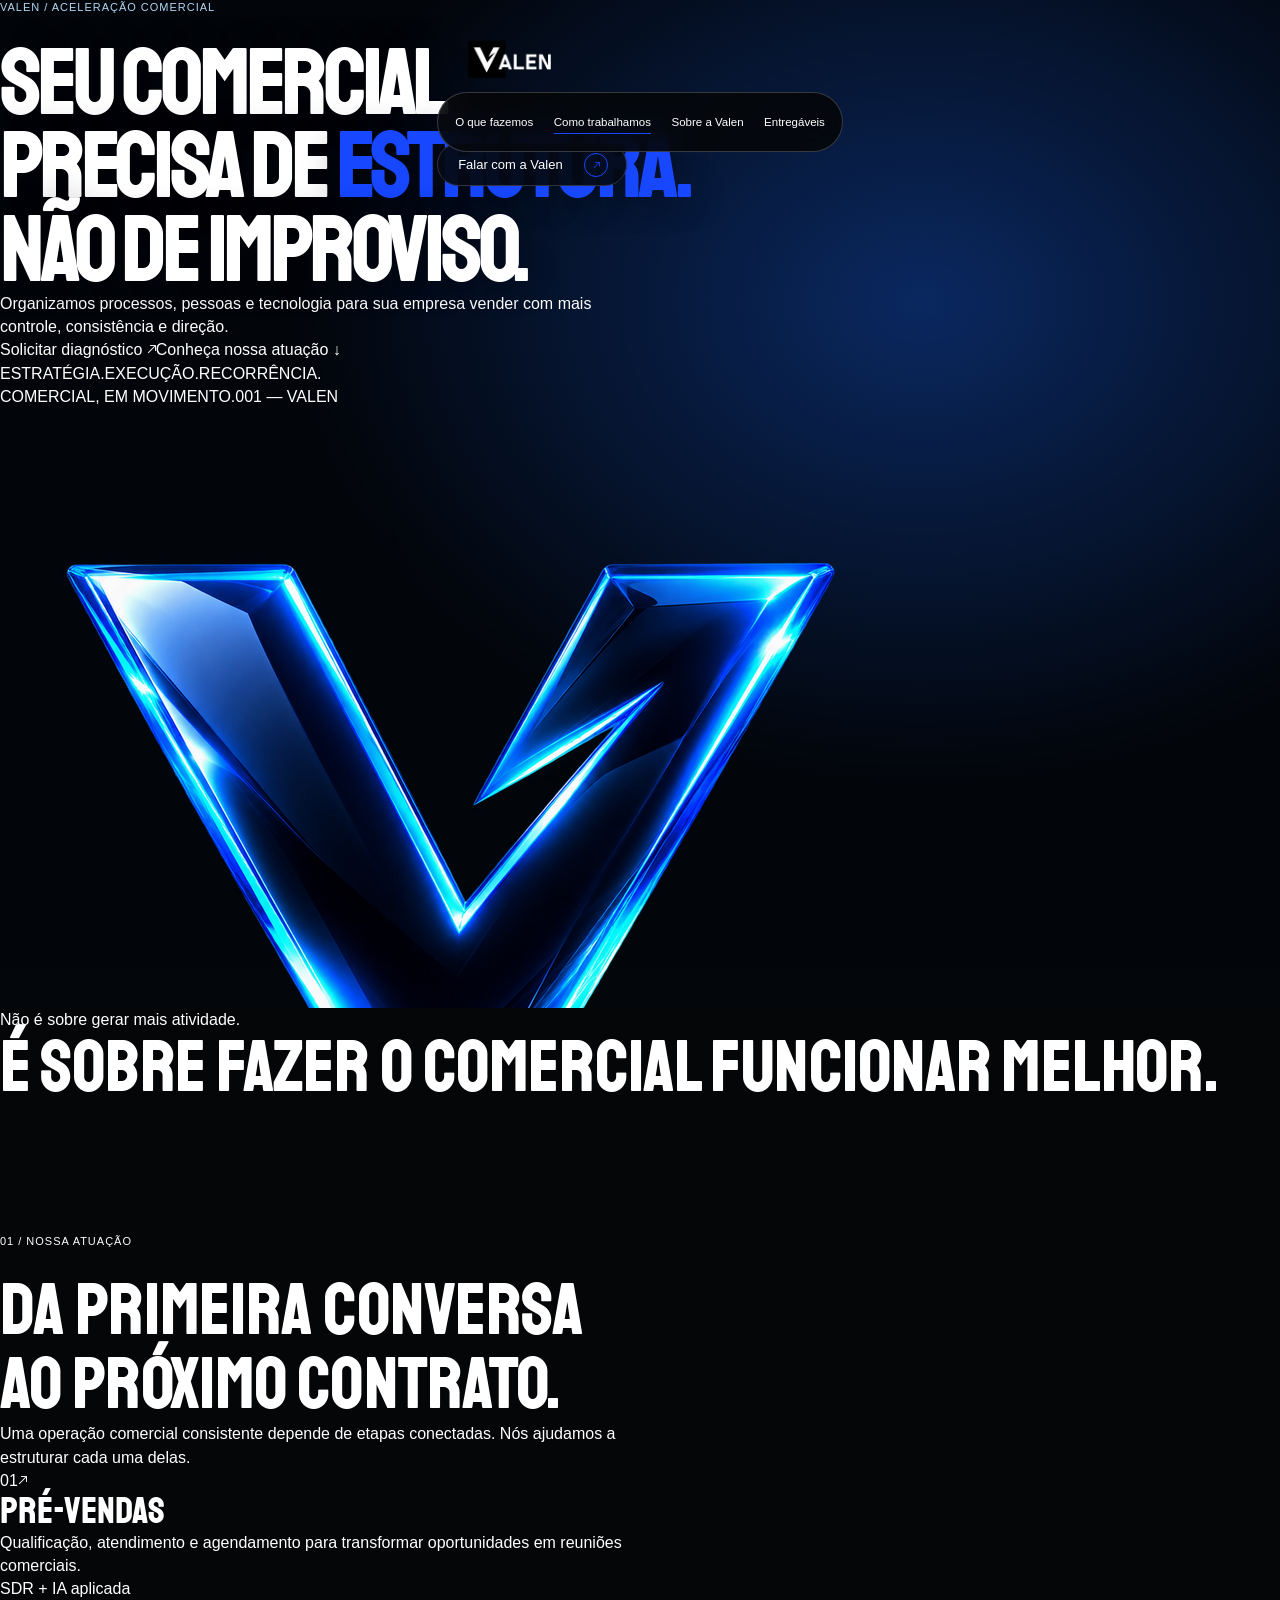
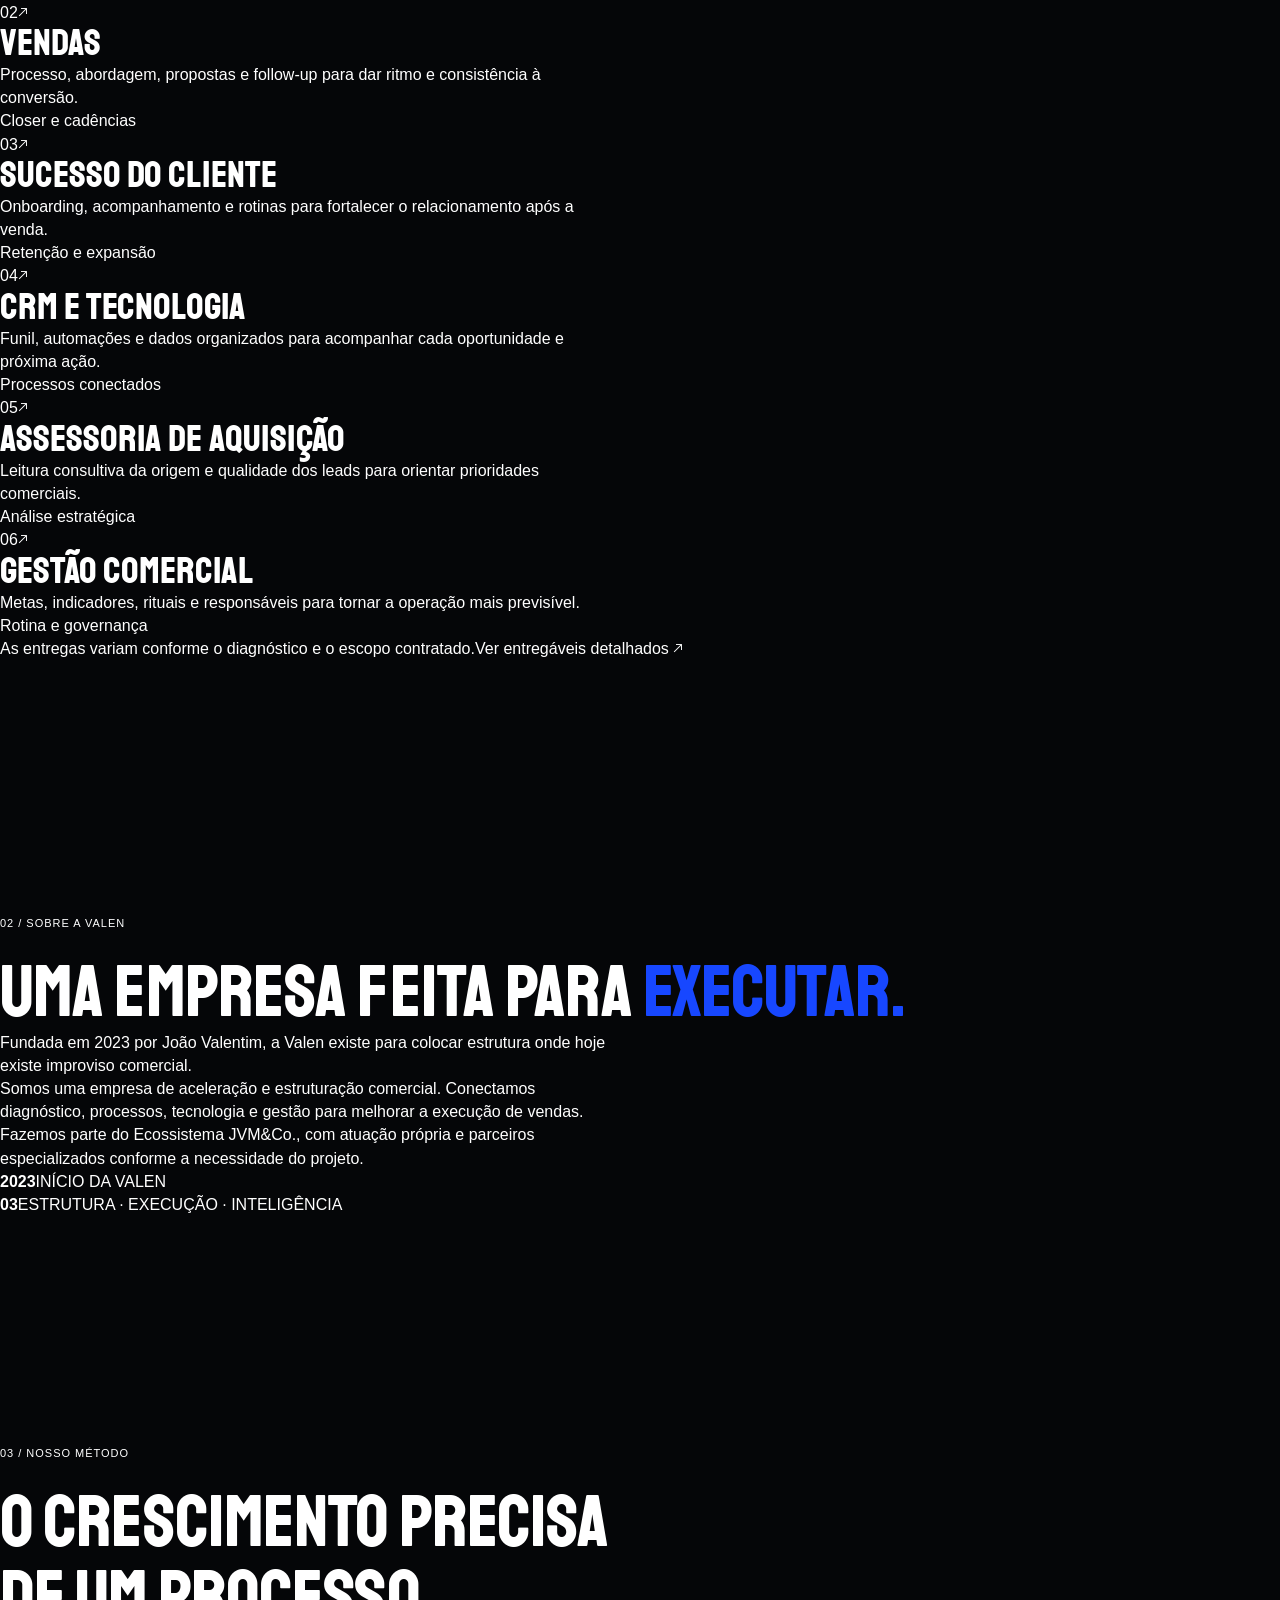
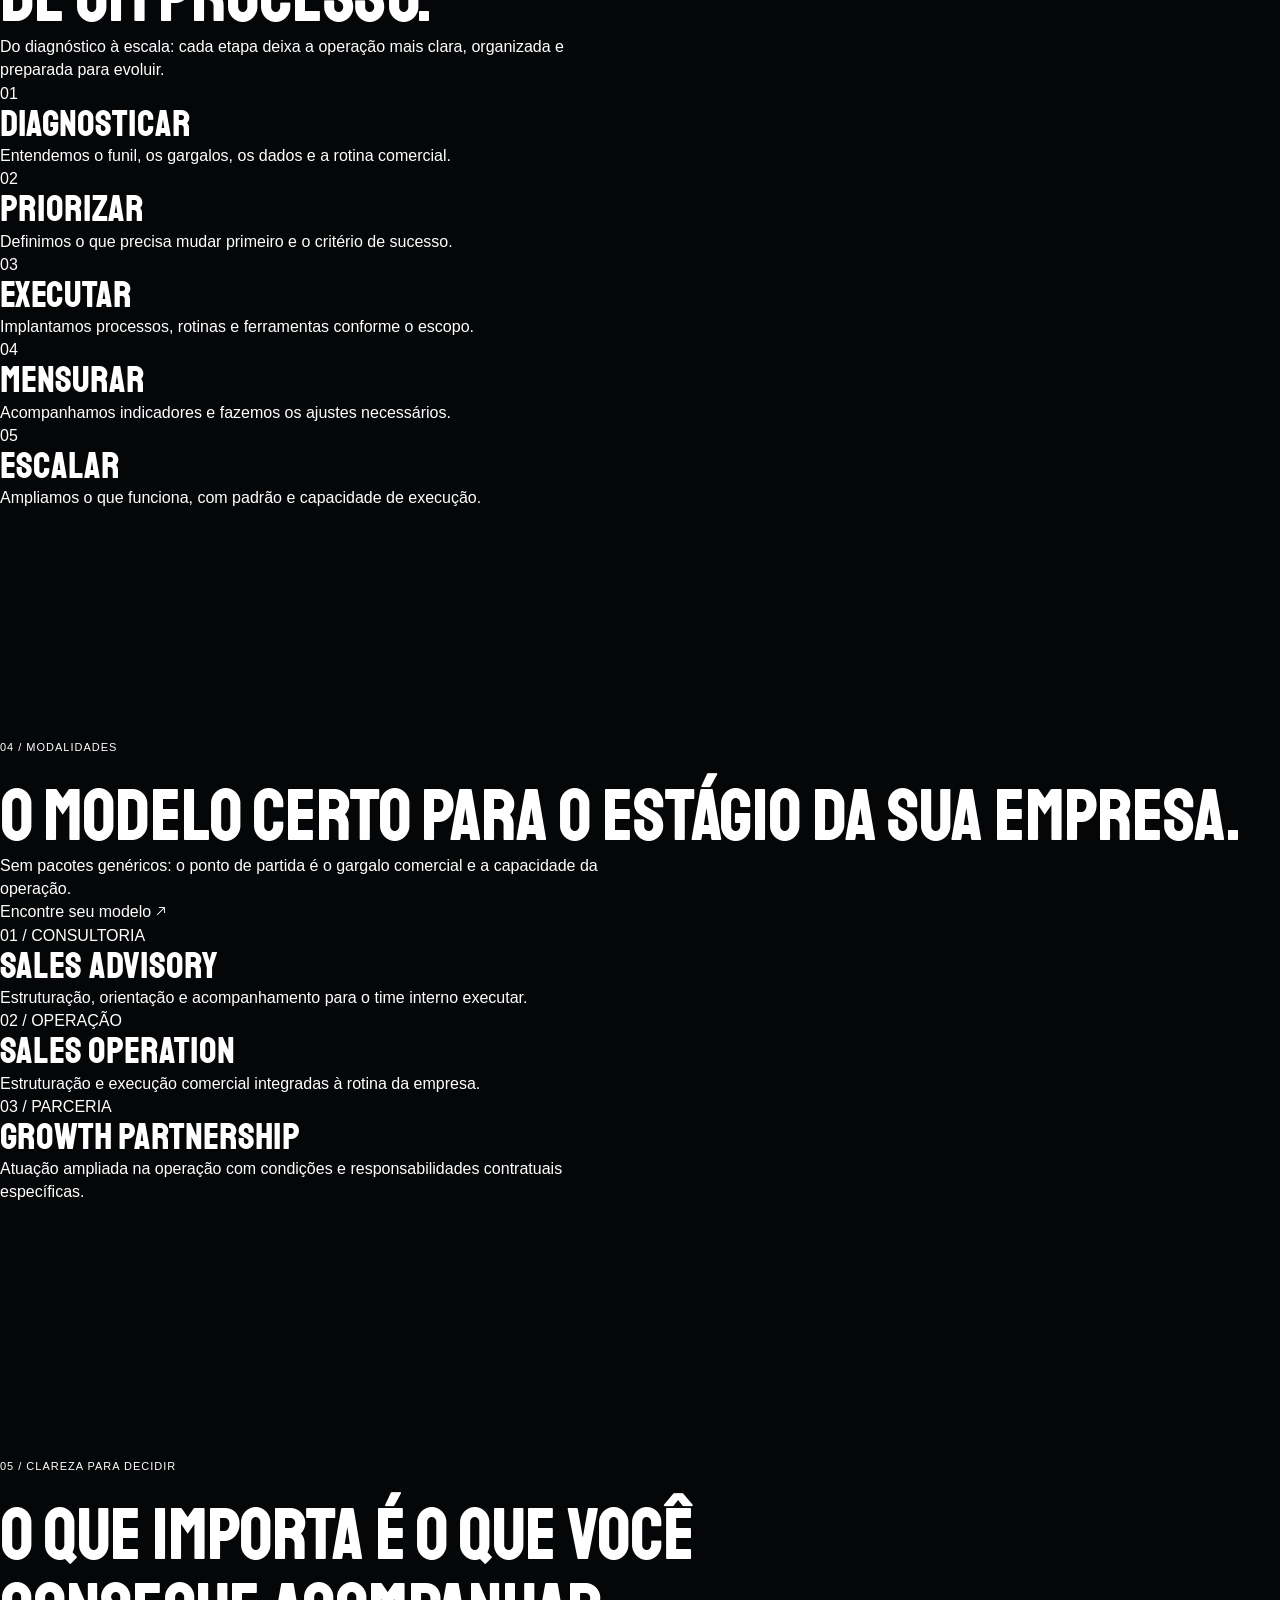
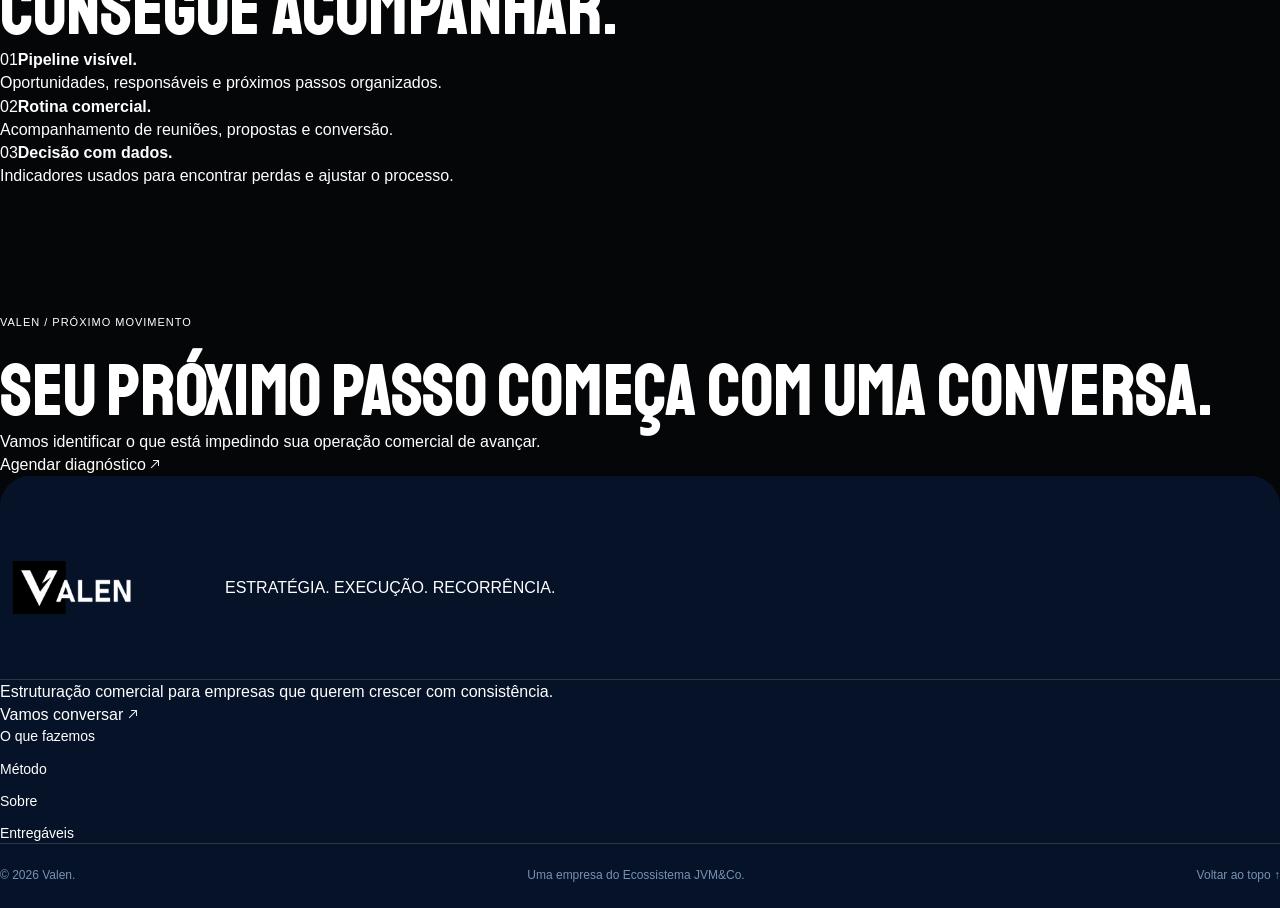
==== commit 9b2c15ec: "Valen agency-led editorial redesign: index.html" ====
--- a/index.html
+++ b/index.html
@@ -1,469 +1,124 @@
 <!doctype html>
 <html lang="pt-BR">
 <head>
-  <meta charset="utf-8">
-  <meta name="viewport" content="width=device-width, initial-scale=1">
-  <meta name="theme-color" content="#050608">
-  <meta name="description" content="A Valen é uma empresa de aceleração e estruturação comercial, fundada em 2023 por João Valentim. Diagnóstico 360°, processos, CRM e gestão de vendas.">
-  <meta name="robots" content="index,follow,max-image-preview:large">
-  <meta name="author" content="Valen">
-  <link rel="canonical" href="https://www.valengrupo.com.br/">
-  <link rel="icon" href="/assets/favicon.png" type="image/png">
-  <link rel="apple-touch-icon" href="/assets/favicon.png">
-  <link rel="preload" as="image" href="/assets/valen-v-3d.webp" fetchpriority="high">
-  <link rel="preload" href="/assets/fonts/display-bold.woff2" as="font" type="font/woff2" crossorigin>
-  <link rel="stylesheet" href="/styles.css?v=valen-ux-final-20261030">
-  <title>Valen | Estruturação Comercial e Previsibilidade de Receita</title>
-
-  <meta property="og:type" content="website">
-  <meta property="og:locale" content="pt_BR">
-  <meta property="og:site_name" content="Valen">
-  <meta property="og:url" content="https://www.valengrupo.com.br/">
-  <meta property="og:title" content="Valen | Aceleração e Estruturação Comercial">
-  <meta property="og:description" content="Diagnóstico 360°, qualificação, pipeline, playbooks, CRM e gestão comercial para empresas que buscam previsibilidade de receita.">
-  <meta property="og:image" content="https://www.valengrupo.com.br/assets/valen-og.png">
-  <meta property="og:image:secure_url" content="https://www.valengrupo.com.br/assets/valen-og.png">
-  <meta property="og:image:type" content="image/png">
-  <meta property="og:image:width" content="1200">
-  <meta property="og:image:height" content="630">
-  <meta property="og:image:alt" content="Valen — Estruturação comercial, CRM e inteligência de vendas.">
-
-  <meta name="twitter:card" content="summary_large_image">
-  <meta name="twitter:title" content="Valen | Aceleração e Estruturação Comercial">
-  <meta name="twitter:description" content="Estruture o comercial com diagnóstico, pipeline, qualificação, CRM e gestão.">
-  <meta name="twitter:image" content="https://www.valengrupo.com.br/assets/valen-og.png">
-
-  <script type="application/ld+json">
-  {
-    "@context":"https://schema.org",
-    "@graph":[
-      {
-        "@type":"Organization",
-        "@id":"https://www.valengrupo.com.br/#organizacao",
-        "name":"Valen",
-        "url":"https://www.valengrupo.com.br/",
-        "logo":{"@type":"ImageObject","url":"https://www.valengrupo.com.br/assets/valen-logo-final.png"},
-        "description":"Empresa de aceleração e estruturação comercial que integra processos, CRM e gestão de vendas.",
-        "foundingDate":"2023",
-        "areaServed":{"@type":"Country","name":"Brasil"},
-        
-        "hasOfferCatalog":{
-          "@type":"OfferCatalog",
-          "name":"Soluções Valen",
-          "itemListElement":[
-            {"@type":"Offer","itemOffered":{"@type":"Service","name":"Diagnóstico e estruturação comercial","serviceType":"Diagnóstico 360°, qualificação, pipeline, playbooks e gestão"}},
-            {"@type":"Offer","itemOffered":{"@type":"Service","name":"Operação comercial","serviceType":"Qualificação, pipeline, cadência, scripts, follow-up e gestão de vendas"}},
-            {"@type":"Offer","itemOffered":{"@type":"Service","name":"CRM e inteligência comercial","serviceType":"CRM, automações, distribuição, dashboards e gestão comercial"}}
-          ]
-        }
-      },
-      {"@type":"WebSite","@id":"https://www.valengrupo.com.br/#site","url":"https://www.valengrupo.com.br/","name":"Valen","inLanguage":"pt-BR","publisher":{"@id":"https://www.valengrupo.com.br/#organizacao"}},
-      {"@type":"WebPage","@id":"https://www.valengrupo.com.br/#pagina","url":"https://www.valengrupo.com.br/","name":"Valen | Aceleração e Estruturação Comercial","isPartOf":{"@id":"https://www.valengrupo.com.br/#site"},"about":{"@id":"https://www.valengrupo.com.br/#organizacao"},"inLanguage":"pt-BR"}
-    ]
-  }
-  </script>
+<meta charset="utf-8">
+<meta name="viewport" content="width=device-width,initial-scale=1">
+<meta name="theme-color" content="#0b1426">
+<meta name="description" content="Valen. Aceleração e estruturação comercial para empresas que precisam de processos, tecnologia e gestão para transformar oportunidades em vendas.">
+<meta name="robots" content="index,follow,max-image-preview:large">
+<link rel="canonical" href="https://www.valengrupo.com.br/">
+<link rel="icon" href="/assets/favicon.png" type="image/png">
+<link rel="apple-touch-icon" href="/assets/favicon.png">
+<link rel="preload" href="/assets/fonts/display-bold.woff2" as="font" type="font/woff2" crossorigin>
+<link rel="stylesheet" href="/styles.css?v=agency-20261123">
+<title>Valen — Aceleração e Estruturação Comercial</title>
+<meta property="og:type" content="website">
+<meta property="og:locale" content="pt_BR">
+<meta property="og:site_name" content="Valen">
+<meta property="og:url" content="https://www.valengrupo.com.br/">
+<meta property="og:title" content="Valen — Estruturação comercial com método e gestão">
+<meta property="og:description" content="Estruturamos sua operação comercial, da qualificação à gestão, para transformar oportunidades em vendas com mais consistência.">
+<meta property="og:image" content="https://www.valengrupo.com.br/assets/valen-og.png">
+<meta name="twitter:card" content="summary_large_image">
+<script type="application/ld+json">{"@context":"https://schema.org","@type":"Organization","name":"Valen","url":"https://www.valengrupo.com.br/","logo":"https://www.valengrupo.com.br/assets/valen-logo-final.png","founder":{"@type":"Person","name":"João Valentim"},"description":"Empresa de aceleração e estruturação comercial."}</script>
 </head>
 <body>
-<a class="skip-link" href="#conteudo">Pular para o conteúdo</a>
-
+<a class="skip-link" href="#conteudo">Ir para o conteúdo</a>
 <header class="site-header">
-  <a class="brand-link" href="#inicio" aria-label="Valen — início"><span class="brand"><img src="/assets/valen-logo-final.png" width="240" height="135" alt="Valen"></span></a>
-  <button class="menu-toggle" type="button" aria-expanded="false" aria-controls="main-nav"><span>Menu</span><i aria-hidden="true"></i></button>
-  <nav id="main-nav" aria-label="Navegação principal">
-    <a href="#solucoes">Soluções</a>
-    <a href="#atuacao">Estratégia</a>
-    <a href="#sobre">Sobre nós</a>
-    <a class="nav-brand" href="#inicio" aria-label="Valen — início"><img src="/assets/valen-logo-final.png" alt="Valen"></a>
-    <a href="#metodo">Como funciona</a>
-    <a href="#desafios">Desafios</a>
-    <a href="/diagnostico">Diagnóstico</a>
-  </nav>
-  <a class="header-cta" href="/diagnostico" >Solicitar diagnóstico<span aria-hidden="true">↗</span></a>
-  <div class="reading-progress" aria-hidden="true"></div>
+  <div class="header-inner">
+   <a class="brand-link" href="/" aria-label="Valen — página inicial"><img src="/assets/valen-logo-final.png" alt="Valen" width="164" height="92"></a>
+   <nav id="main-nav" aria-label="Menu principal">
+    <a href="#solucoes">O que fazemos</a><a href="#metodo">Como trabalhamos</a><a href="#sobre">Sobre a Valen</a><a href="/entregaveis">Entregáveis</a>
+   </nav>
+   <a class="header-cta" href="/diagnostico">Falar com a Valen <span aria-hidden="true">↗</span></a>
+   <button class="menu-toggle" aria-label="Abrir menu" aria-expanded="false" aria-controls="main-nav"><span></span><span></span></button>
+  </div>
 </header>
-
 <main id="conteudo">
-<section class="hero" id="inicio" aria-labelledby="hero-title">
-  <div class="hero-stage" aria-hidden="true">
-    <div class="hero-halo"></div>
-    <div class="scrub-sequence hero-sequence" data-sequence="hero" data-frames="5" hidden>
-      <img class="scrub-frame" src="/assets/motion/hero/frames/frame-01.webp" width="900" height="900" alt="" fetchpriority="high" decoding="async">
-      <img class="scrub-frame" src="/assets/motion/hero/frames/frame-02.webp" width="900" height="900" alt="" decoding="async">
-      <img class="scrub-frame" src="/assets/motion/hero/frames/frame-03.webp" width="900" height="900" alt="" decoding="async">
-      <img class="scrub-frame" src="/assets/motion/hero/frames/frame-04.webp" width="900" height="900" alt="" decoding="async">
-      <img class="scrub-frame" src="/assets/motion/hero/frames/frame-05.webp" width="900" height="900" alt="" decoding="async">
-    </div>
-    <div class="hero-symbol-assembly"><img class="hero-fixed-v" src="/assets/valen-v-3d.webp" alt="" fetchpriority="high"><div class="orbit-motion"><div class="valen-orbit-track"><span class="orbit-planet planet-one"><i></i></span><span class="orbit-planet planet-two"><i></i></span></div></div></div>
+<section class="hero" id="inicio">
+ <div class="container hero-grid">
+  <div class="hero-copy">
+   <p class="eyebrow"><span class="line"></span> VALEN / ACELERAÇÃO COMERCIAL</p>
+   <h1>Seu comercial precisa de <em>estrutura.</em><br>Não de improviso.</h1>
+   <p class="hero-lead">Organizamos processos, pessoas e tecnologia para sua empresa vender com mais controle, consistência e direção.</p>
+   <div class="hero-actions"><a class="btn btn-blue" href="/diagnostico">Solicitar diagnóstico <span>↗</span></a><a class="under-link" href="#solucoes">Conheça nossa atuação <span>↓</span></a></div>
+   <div class="hero-meta"><span>ESTRATÉGIA.</span><span>EXECUÇÃO.</span><span>RECORRÊNCIA.</span></div>
   </div>
-  <a class="hero-diagnosis button" href="/diagnostico">Quero um diagnóstico <span aria-hidden="true">↗</span></a>
-  <div class="hero-content wrap">
-    <p class="eyebrow">Valen · Aceleração comercial</p>
-    <h1 id="hero-title">Estruturação<br><em>comercial.</em></h1>
-    <div class="hero-bottom">
-      <p>Para empresas que buscam previsibilidade de receita.<br><span>Diagnóstico, qualificação, pipeline, CRM e gestão comercial com execução acompanhada.</span></p>
-      
-      <a class="scroll-cue" href="#atuacao" aria-label="Ver onde a Valen atua"><span aria-hidden="true">↓</span></a>
-    </div>
+  <div class="hero-visual">
+   <div class="visual-frame">
+    <div class="visual-top"><span>COMERCIAL, EM MOVIMENTO.</span><span>001 — VALEN</span></div>
+    <div class="visual-art"><img src="/assets/valen-v-3d.webp" alt="Símbolo V da Valen em acabamento azul tridimensional" width="900" height="900"></div>
+    <div class="visual-bottom"><span>Estrutura para avançar.</span><span class="small-index">01/03</span></div>
+   </div>
+   <p class="visual-note">DO DIAGNÓSTICO À OPERAÇÃO.</p>
   </div>
-  
+ </div>
 </section>
 
-<section class="about-valen" id="sobre" aria-labelledby="sobre-title">
-  <div class="wrap about-valen-grid">
-    <div class="about-valen-heading">
-      <p class="eyebrow">Sobre nós</p>
-      <h2 id="sobre-title">Estrutura para vender.<br><em>Gestão para avançar.</em></h2>
-      <div class="about-valen-facts" aria-label="Marcos e estrutura">
-        <div><strong>2023</strong><span>Início da Valen</span></div>
-        <div><strong>3 frentes</strong><span>Estrutura, execução e inteligência</span></div>
-        <div><strong>1 direção</strong><span>Performance comercial</span></div>
-      </div>
-    </div>
-    <div class="about-valen-copy">
-      <p class="about-valen-lead">Fundada por João Valentim em 2023, a Valen é uma empresa de aceleração e estruturação comercial.</p>
-      <p>Organizamos a jornada de vendas: da qualificação de oportunidades à estruturação dos processos, implantação do CRM e acompanhamento dos indicadores. Nossa atuação conecta estratégia, execução e inteligência comercial para dar mais controle à operação.</p>
-      <a class="button" href="/diagnostico">Converse sobre sua operação <span aria-hidden="true">↗</span></a>
-    </div>
-  </div>
-</section>
-<section class="overview" id="atuacao" aria-labelledby="about-title">
-  <div class="overview-glow" aria-hidden="true"></div>
-  <div class="wrap overview-top">
-    <h2 class="reveal" id="about-title">Seu comercial pode vender mais<br><em>com processo, não improviso.</em></h2>
-    <div class="overview-copy reveal">
-      <p class="accent">Estruturamos o processo para sua equipe vender melhor. <span>Do diagnóstico à execução comercial, com controle e visibilidade sobre as oportunidades.</span></p>
-      <div class="copy-columns">
-        <p><strong>Estrutura:</strong> diagnóstico 360°, qualificação, tratamento de objeções, pipeline, cadência e playbooks para organizar cada etapa da venda.</p>
-        <p><strong>Gestão:</strong> CRM, automações, treinamento, onboarding e dashboards para acompanhar a operação e orientar decisões.</p>
-      </div>
-    </div>
-  </div>
-
-  <div class="layers-story wrap">
-    <div class="layers-sticky">
-      <div class="layers-art" aria-label="Estrutura, execução e gestão conectadas em três camadas">
-        <img class="layers-poster" src="/assets/motion/layers/poster/poster.webp" width="900" height="900" alt="" loading="lazy" decoding="async">
-        <img class="plate plate-bottom" src="/assets/motion/layers/layers/placa-03-inteira.webp" width="900" height="900" alt="" loading="lazy" decoding="async">
-        <img class="plate plate-middle" src="/assets/motion/layers/layers/placa-02-inteira.webp" width="900" height="900" alt="" loading="lazy" decoding="async">
-        <img class="plate plate-top" src="/assets/motion/layers/layers/placa-01-inteira.webp" width="900" height="900" alt="" loading="lazy" decoding="async">
-      </div>
-      <div class="layer-copy">
-        <span class="eyebrow">Estrutura, execução e inteligência</span>
-        <h3>Da oportunidade à venda,<br><em>com processo e controle.</em></h3>
-        
-        <p>Estrutura, execução e inteligência trabalham juntas para reduzir perdas, dar ritmo ao time e tornar cada etapa do funil mais visível.</p>
-      </div>
-    </div>
-  </div>
-
-  <div class="wrap solutions" id="solucoes">
-    <div class="solutions-motion scrub-sequence" data-sequence="solutions" data-frames="5" aria-hidden="true">
-      <img class="scrub-frame" src="/assets/motion/solutions/frames/frame-01.webp" width="900" height="900" alt="" loading="lazy" decoding="async">
-      <img class="scrub-frame" src="/assets/motion/solutions/frames/frame-02.webp" width="900" height="900" alt="" loading="lazy" decoding="async">
-      <img class="scrub-frame" src="/assets/motion/solutions/frames/frame-03.webp" width="900" height="900" alt="" loading="lazy" decoding="async">
-      <img class="scrub-frame" src="/assets/motion/solutions/frames/frame-04.webp" width="900" height="900" alt="" loading="lazy" decoding="async">
-      <img class="scrub-frame" src="/assets/motion/solutions/frames/frame-05.webp" width="900" height="900" alt="" loading="lazy" decoding="async">
-    </div>
-
-    <div class="section-line reveal">
-      <h3>O que entregamos<br><em>ao seu comercial.</em></h3>
-      <a class="button" href="/diagnostico" >Solicitar diagnóstico<span aria-hidden="true">↗</span></a>
-    </div>
-
-    <div class="solutions-grid">
-      <article class="solution-card reveal">
-        <div class="card-index">01 / Diagnóstico</div>
-        <img class="card-art" src="/assets/motion/new/advance/poster.webp" width="900" height="900" alt="" loading="lazy" decoding="async">
-        <h3>Entender por que suas oportunidades não avançam.</h3>
-        <p>Avaliamos o funil, a qualificação e os gargalos para orientar o plano comercial.</p>
-        <div class="tags"><span>Diagnóstico 360°</span><span>Qualificação</span><span>Plano comercial</span></div>
-        <a class="button card-button" href="/diagnostico" >Solicitar diagnóstico<span aria-hidden="true">↗</span></a>
-      </article>
-
-      <article class="solution-card reveal">
-        <div class="card-index">02 / Processos</div>
-        <img class="card-art" src="/assets/motion/new/focus/poster.webp" width="900" height="900" alt="" loading="lazy" decoding="async">
-        <h3>Estruturar a rotina do time comercial.</h3>
-        <p>Criamos pipeline, cadência, playbooks, negociação e tratamento de objeções com acompanhamento.</p>
-        <div class="tags"><span>Pipeline</span><span>Cadência</span><span>Follow-up</span><span>Gestão</span></div>
-        <a class="button card-button" href="/diagnostico" >Organizar meu comercial<span aria-hidden="true">↗</span></a>
-      </article>
-
-      <article class="solution-card reveal">
-        <div class="card-index">03 / Gestão</div>
-        <img class="card-art" src="/assets/motion/new/data/poster.webp" width="900" height="900" alt="" loading="lazy" decoding="async">
-        <h3>Dar visibilidade e controle às vendas.</h3>
-        <p>Configuramos CRM, distribuição, automações, dashboards e gestão dos vendedores.</p>
-        <div class="tags"><span>CRM</span><span>Automações</span><span>Integrações</span><span>Dashboards</span></div>
-        <a class="button card-button" href="/diagnostico" >Estruturar minha gestão<span aria-hidden="true">↗</span></a>
-      </article>
-    </div>
-  </div>
+<section class="statement" aria-label="Nosso posicionamento">
+ <div class="container statement-inner"><p>Não é sobre gerar mais atividade.</p><h2>É sobre fazer o comercial <span>funcionar melhor.</span></h2></div>
 </section>
 
-<section class="difference light-panel" id="entregas" aria-labelledby="deliveries-title">
-  <div class="wrap">
-    <div class="split-heading">
-      <div>
-        <p class="eyebrow">Entregáveis comerciais</p>
-        <h2 class="reveal" id="deliveries-title">O que você<br><em>recebe.</em></h2>
-        
-      </div>
-      <div class="heading-copy reveal">
-        <p class="accent">Entregas concretas, <span>definidas pelo diagnóstico.</span></p>
-        <p>As seis categorias de entregáveis detalham as atividades possíveis. O diagnóstico define as frentes que entram na proposta.</p>
-        <p class="small-callout"><span aria-hidden="true">↗</span> Primeiro entendemos. Depois executamos.</p>
-      </div>
-    </div>
-
-    <div class="difference-tabs">
-      <div class="tab-list" role="tablist" aria-label="Entregas da Valen" aria-orientation="vertical">
-        <button role="tab" id="tab-0" aria-controls="panel-0" aria-selected="true" tabindex="0"><span>Diagnóstico 360°</span><small>(01)</small></button>
-        <button role="tab" id="tab-1" aria-controls="panel-1" aria-selected="false" tabindex="-1"><span>Jornada comercial</span><small>(02)</small></button>
-        <button role="tab" id="tab-2" aria-controls="panel-2" aria-selected="false" tabindex="-1"><span>Processos e playbooks</span><small>(03)</small></button>
-        <button role="tab" id="tab-3" aria-controls="panel-3" aria-selected="false" tabindex="-1"><span>CRM e automações</span><small>(04)</small></button>
-        <button role="tab" id="tab-4" aria-controls="panel-4" aria-selected="false" tabindex="-1"><span>Execução e acompanhamento</span><small>(05)</small></button>
-        <button role="tab" id="tab-5" aria-controls="panel-5" aria-selected="false" tabindex="-1"><span>Indicadores e gestão</span><small>(06)</small></button>
-      </div>
-
-      <div class="tab-panels">
-        <div role="tabpanel" id="panel-0" aria-labelledby="tab-0" tabindex="0">
-          <img class="difference-art" src="/assets/motion/new/focus/poster.webp" width="900" height="900" alt="" loading="lazy" decoding="async">
-          <div class="panel-copy"><h3>Diagnóstico 360°</h3><p>Avaliamos a jornada de oportunidades, os indicadores disponíveis e os pontos de perda para orientar as prioridades.</p></div>
-        </div>
-        <div role="tabpanel" id="panel-1" aria-labelledby="tab-1" tabindex="0" hidden>
-          <img class="difference-art" src="/assets/motion/new/advance/poster.webp" width="900" height="900" alt="" loading="lazy" decoding="async">
-          <div class="panel-copy"><h3>Jornada comercial</h3><p>Organizamos as etapas do contato à proposta, com clareza sobre responsáveis e pontos de passagem.</p></div>
-        </div>
-        <div role="tabpanel" id="panel-2" aria-labelledby="tab-2" tabindex="0" hidden>
-          <img class="difference-art" src="/assets/motion/new/focus/poster.webp" width="900" height="900" alt="" loading="lazy" decoding="async">
-          <div class="panel-copy"><h3>Processos e playbooks</h3><p>Estruturamos qualificação, cadências, abordagens e critérios para apoiar a rotina dos vendedores.</p></div>
-        </div>
-        <div role="tabpanel" id="panel-3" aria-labelledby="tab-3" tabindex="0" hidden>
-          <img class="difference-art" src="/assets/motion/new/data/poster.webp" width="900" height="900" alt="" loading="lazy" decoding="async">
-          <div class="panel-copy"><h3>CRM e automações</h3><p>Configuramos o CRM e automações alinhados ao processo comercial, evitando tarefas manuais e informações dispersas.</p></div>
-        </div>
-        <div role="tabpanel" id="panel-4" aria-labelledby="tab-4" tabindex="0" hidden>
-          <img class="difference-art" src="/assets/motion/new/advance/poster.webp" width="900" height="900" alt="" loading="lazy" decoding="async">
-          <div class="panel-copy"><h3>Execução e acompanhamento</h3><p>Apoiamos a implementação e a gestão das rotinas comerciais previstas no projeto.</p></div>
-        </div>
-        <div role="tabpanel" id="panel-5" aria-labelledby="tab-5" tabindex="0" hidden>
-          <img class="difference-art" src="/assets/motion/new/data/poster.webp" width="900" height="900" alt="" loading="lazy" decoding="async">
-          <div class="panel-copy"><h3>Indicadores e gestão</h3><p>Consolidamos indicadores e reuniões de acompanhamento para orientar decisões e ajustes na operação.</p></div>
-        </div>
-      </div>
-    </div><p class="deliveries-link"><a class="button" href="/entregaveis">Conhecer entregáveis detalhados <span aria-hidden="true">↗</span></a></p>
+<section class="services section-space" id="solucoes">
+ <div class="container">
+  <div class="section-heading"><div><p class="eyebrow dark-eyebrow">01 / NOSSA ATUAÇÃO</p><h2>Da primeira conversa<br>ao próximo contrato.</h2></div><p>Uma operação comercial consistente depende de etapas conectadas. Nós ajudamos a estruturar cada uma delas.</p></div>
+  <div class="services-grid">
+   <article class="service-card"><div class="service-top"><span>01</span><span class="service-icon">↗</span></div><h3>Pré-vendas</h3><p>Qualificação, atendimento e agendamento para transformar oportunidades em reuniões comerciais.</p><span class="service-tag">SDR + IA aplicada</span></article>
+   <article class="service-card"><div class="service-top"><span>02</span><span class="service-icon">↗</span></div><h3>Vendas</h3><p>Processo, abordagem, propostas e follow-up para dar ritmo e consistência à conversão.</p><span class="service-tag">Closer e cadências</span></article>
+   <article class="service-card"><div class="service-top"><span>03</span><span class="service-icon">↗</span></div><h3>Sucesso do cliente</h3><p>Onboarding, acompanhamento e rotinas para fortalecer o relacionamento após a venda.</p><span class="service-tag">Retenção e expansão</span></article>
+   <article class="service-card"><div class="service-top"><span>04</span><span class="service-icon">↗</span></div><h3>CRM e tecnologia</h3><p>Funil, automações e dados organizados para acompanhar cada oportunidade e próxima ação.</p><span class="service-tag">Processos conectados</span></article>
+   <article class="service-card"><div class="service-top"><span>05</span><span class="service-icon">↗</span></div><h3>Assessoria de aquisição</h3><p>Leitura consultiva da origem e qualidade dos leads para orientar prioridades comerciais.</p><span class="service-tag">Análise estratégica</span></article>
+   <article class="service-card featured"><div class="service-top"><span>06</span><span class="service-icon">↗</span></div><h3>Gestão comercial</h3><p>Metas, indicadores, rituais e responsáveis para tornar a operação mais previsível.</p><span class="service-tag">Rotina e governança</span></article>
   </div>
+  <div class="section-foot"><span>As entregas variam conforme o diagnóstico e o escopo contratado.</span><a class="under-link" href="/entregaveis">Ver entregáveis detalhados ↗</a></div>
+ </div>
 </section>
 
-<section class="numbers section-space" aria-labelledby="start-title">
-  <div class="wrap">
-    <div class="numbers-grid">
-      <div>
-        <p class="eyebrow">Como começamos</p>
-        <h2 class="reveal" id="start-title">Mais processo.<br><em>Mais controle.</em></h2>
-        <div class="numbers-art">
-          <img class="network-art" src="/assets/motion/solutions/poster/poster.webp" width="900" height="900" alt="Frentes da operação comercial conectadas" loading="lazy" decoding="async">
-        </div>
-      </div>
-      <div class="numbers-right">
-        <p class="accent reveal">Você não precisa contratar tudo. <span>Primeiro identificamos o que falta para organizar o processo comercial e acompanhar as vendas com clareza.</span></p>
-        <div class="founder-note">
-          <span class="asterisk" aria-hidden="true">✳</span>
-          <div><h3>Escopo orientado pelo diagnóstico</h3><p>A frente certa entra porque o problema pede — não porque existe um pacote pronto para vender.</p></div>
-        </div>
-      </div>
-    </div>
-    <div class="big-statement reveal">Comece por um gargalo.</div>
-    <div class="statement-caption">Se oportunidades ficam paradas, começamos entendendo onde e por quê.</div>
-    <div class="discipline-row"><span>Qualificação</span><i>/</i><span>Pipeline</span><i>/</i><span>CRM</span><i>/</i><span>Gestão</span><i>/</i><span>Indicadores</span></div>
-  </div>
+<section class="about section-space" id="sobre">
+ <div class="container about-grid">
+  <div class="about-head"><p class="eyebrow">02 / SOBRE A VALEN</p><h2>Uma empresa feita para <em>executar.</em></h2></div>
+  <div class="about-copy"><p class="lead-text">Fundada em 2023 por João Valentim, a Valen existe para colocar estrutura onde hoje existe improviso comercial.</p><p>Somos uma empresa de aceleração e estruturação comercial. Conectamos diagnóstico, processos, tecnologia e gestão para melhorar a execução de vendas.</p><p>Fazemos parte do Ecossistema JVM&Co., com atuação própria e parceiros especializados conforme a necessidade do projeto.</p><div class="about-facts"><div><strong>2023</strong><span>INÍCIO DA VALEN</span></div><div><strong>03</strong><span>ESTRUTURA · EXECUÇÃO · INTELIGÊNCIA</span></div></div></div>
+ </div>
 </section>
 
-<section class="method light-panel section-space" id="metodo" aria-labelledby="method-title">
-  <div class="wrap">
-    <div class="split-heading">
-      <div><p class="eyebrow">Como funciona</p><h2 class="reveal" id="method-title">Do diagnóstico<br><em>à execução.</em></h2></div>
-      <p class="accent reveal">Cinco etapas para sair do “acho que o problema é esse” e <span>colocar uma prioridade real em movimento.</span></p>
-    </div>
-    <div class="method-layout">
-      <div class="method-visual">
-        <div class="scrub-sequence method-sequence" data-sequence="method" data-frames="4" role="img" aria-label="Ciclo visual do método Valen">
-          <img class="scrub-frame" src="/assets/motion/method/frames/frame-01.webp" width="900" height="900" alt="" loading="lazy" decoding="async">
-          <img class="scrub-frame" src="/assets/motion/method/frames/frame-02.webp" width="900" height="900" alt="" loading="lazy" decoding="async">
-          <img class="scrub-frame" src="/assets/motion/method/frames/frame-03.webp" width="900" height="900" alt="" loading="lazy" decoding="async">
-          <img class="scrub-frame" src="/assets/motion/method/frames/frame-04.webp" width="900" height="900" alt="" loading="lazy" decoding="async">
-        </div>
-        <span>EVOLUÇÃO CONTÍNUA</span>
-      </div>
-      <ol class="steps">
-        <li class="reveal"><h3>Diagnosticar</h3><p>Mapear o funil e localizar o gargalo que limita o avanço agora.</p></li>
-        <li class="reveal"><h3>Priorizar</h3><p>Escolher a alavanca com melhor relação entre impacto, evidência, esforço e tempo.</p></li>
-        <li class="reveal"><h3>Executar</h3><p>Implantar processos, CRM, automações e rotinas comerciais no escopo acordado.</p></li>
-        <li class="reveal"><h3>Mensurar</h3><p>Acompanhar o que mudou e decidir o que manter, corrigir ou interromper.</p></li>
-        <li class="reveal"><h3>Escalar</h3><p>Documentar e ampliar o que já consegue ser operado e medido com controle.</p></li>
-      </ol>
-    </div>
+<section class="method section-space" id="metodo">
+ <div class="container">
+  <div class="section-heading light"><div><p class="eyebrow">03 / NOSSO MÉTODO</p><h2>O crescimento precisa<br>de um processo.</h2></div><p>Do diagnóstico à escala: cada etapa deixa a operação mais clara, organizada e preparada para evoluir.</p></div>
+  <div class="method-list">
+   <div><span class="step-number">01</span><h3>Diagnosticar</h3><p>Entendemos o funil, os gargalos, os dados e a rotina comercial.</p></div>
+   <div><span class="step-number">02</span><h3>Priorizar</h3><p>Definimos o que precisa mudar primeiro e o critério de sucesso.</p></div>
+   <div><span class="step-number">03</span><h3>Executar</h3><p>Implantamos processos, rotinas e ferramentas conforme o escopo.</p></div>
+   <div><span class="step-number">04</span><h3>Mensurar</h3><p>Acompanhamos indicadores e fazemos os ajustes necessários.</p></div>
+   <div><span class="step-number">05</span><h3>Escalar</h3><p>Ampliamos o que funciona, com padrão e capacidade de execução.</p></div>
   </div>
+ </div>
 </section>
 
-<section class="ecosystem section-space" aria-labelledby="capabilities-title">
-  <div class="wrap ecosystem-grid">
-    <div>
-      <p class="eyebrow">Capacidade de execução</p>
-      <h2 class="reveal" id="capabilities-title">Do primeiro contato<br><em>à retenção.</em></h2>
-      <p>Três frentes de atuação para organizar a jornada comercial. Consulte as seis categorias de entregáveis para conhecer os serviços disponíveis.</p>
-      <a class="button" href="/diagnostico" >Montar o escopo certo<span aria-hidden="true">↗</span></a>
-    </div>
-    <div class="capability-grid" id="capability-grid">
-      <button class="capability" type="button" data-capability="0" aria-expanded="false" aria-controls="capability-detail"><span>01 / ESTRUTURAR</span><h3>Diagnóstico e jornada comercial</h3><p>Entenda onde a operação perde oportunidades.</p><i aria-hidden="true">↗</i></button>
-      <button class="capability" type="button" data-capability="1" aria-expanded="false" aria-controls="capability-detail"><span>02 / IMPLEMENTAR</span><h3>Processos, CRM e automações</h3><p>Organize o trabalho e as ferramentas da equipe.</p><i aria-hidden="true">↗</i></button>
-      <button class="capability" type="button" data-capability="2" aria-expanded="false" aria-controls="capability-detail"><span>03 / ACOMPANHAR</span><h3>Execução, indicadores e gestão</h3><p>Tenha visibilidade para melhorar a rotina de vendas.</p><i aria-hidden="true">↗</i></button>
-      <div class="capability-detail" id="capability-detail" hidden role="region" aria-label="Detalhes da solução">
-        <button class="capability-close" type="button" aria-label="Fechar detalhes">×</button>
-        <span class="eyebrow" id="capability-kicker"></span>
-        <h3 id="capability-title"></h3>
-        <p id="capability-text"></p>
-        <ul id="capability-points"></ul>
-        <a class="button" href="/diagnostico">Conversar sobre esta solução <span aria-hidden="true">↗</span></a>
-      </div>
-    </div>
+<section class="approach section-space">
+ <div class="container approach-grid">
+  <div class="approach-left"><p class="eyebrow dark-eyebrow">04 / MODALIDADES</p><h2>O modelo certo para o estágio da sua empresa.</h2><p>Sem pacotes genéricos: o ponto de partida é o gargalo comercial e a capacidade da operação.</p><a class="btn btn-blue" href="/diagnostico">Encontre seu modelo <span>↗</span></a></div>
+  <div class="approach-list">
+   <article><span>01 / CONSULTORIA</span><h3>Sales Advisory</h3><p>Estruturação, orientação e acompanhamento para o time interno executar.</p></article>
+   <article><span>02 / OPERAÇÃO</span><h3>Sales Operation</h3><p>Estruturação e execução comercial integradas à rotina da empresa.</p></article>
+   <article><span>03 / PARCERIA</span><h3>Growth Partnership</h3><p>Atuação ampliada na operação com condições e responsabilidades contratuais específicas.</p></article>
   </div>
+ </div>
 </section>
 
-<div class="type-ribbon" aria-label="Processos, Qualificação, CRM, Gestão, Valen"><div>PROCESSOS · QUALIFICAÇÃO · CRM · GESTÃO · <span>VALEN</span> · PROCESSOS · QUALIFICAÇÃO · CRM · GESTÃO · <span>VALEN</span></div></div>
-
-<section class="challenges section-space" id="desafios" aria-labelledby="problems-title">
-  <div class="wrap">
-    <div class="split-heading">
-      <div><p class="eyebrow">Desafios comerciais</p><h2 class="reveal" id="problems-title">Onde costuma<br><em>quebrar.</em></h2></div>
-      <p class="accent">Se você reconhece um destes cenários, <span>já existe um bom ponto para começar o diagnóstico.</span></p>
-    </div>
-
-    <div class="challenge-grid">
-      <article class="challenge-card reveal">
-        <img class="challenge-art" src="/assets/motion/new/advance/poster.webp" width="900" height="900" alt="" loading="lazy" decoding="async">
-        <span class="eyebrow">01 / Qualificação</span>
-        <h3>Leads chegam. Vendas não acompanham.</h3>
-        <p>A equipe recebe contatos, mas falta qualificação, agilidade e continuidade até a venda.</p>
-        <a class="text-link" href="/diagnostico" >Esse é meu problema<span aria-hidden="true">↗</span></a>
-      </article>
-
-      <article class="challenge-card reveal">
-        <img class="challenge-art" src="/assets/motion/new/focus/poster.webp" width="900" height="900" alt="" loading="lazy" decoding="async">
-        <span class="eyebrow">02 / Processo comercial</span>
-        <h3>Cada vendedor trabalha de um jeito.</h3>
-        <p>Sem etapas, critérios, cadência e acompanhamento consistentes, a operação depende demais do esforço individual.</p>
-        <a class="text-link" href="/diagnostico" >Esse é meu problema<span aria-hidden="true">↗</span></a>
-      </article>
-
-      <article class="challenge-card reveal">
-        <img class="challenge-art" src="/assets/motion/new/data/poster.webp" width="900" height="900" alt="" loading="lazy" decoding="async">
-        <span class="eyebrow">03 / Dados & tecnologia</span>
-        <h3>Você tem números. Não tem resposta.</h3>
-        <p>Dados estão espalhados, o CRM não reflete a rotina ou os indicadores não deixam claro o que precisa ser corrigido.</p>
-        <a class="text-link" href="/diagnostico" >Esse é meu problema<span aria-hidden="true">↗</span></a>
-      </article>
-    </div>
-  </div>
+<section class="results section-space">
+ <div class="container results-grid">
+  <div><p class="eyebrow">05 / CLAREZA PARA DECIDIR</p><h2>O que importa é o que você consegue acompanhar.</h2></div>
+  <div class="results-items"><div><span>01</span><strong>Pipeline visível.</strong><p>Oportunidades, responsáveis e próximos passos organizados.</p></div><div><span>02</span><strong>Rotina comercial.</strong><p>Acompanhamento de reuniões, propostas e conversão.</p></div><div><span>03</span><strong>Decisão com dados.</strong><p>Indicadores usados para encontrar perdas e ajustar o processo.</p></div></div>
+ </div>
 </section>
 
-<section class="lead-teaser section-space"><div class="wrap"><p class="eyebrow">Diagnóstico inicial</p><h2>Vamos entender<br><em>seu comercial?</em></h2><p>Conte sobre sua empresa e seu momento. Preparamos o contato com a equipe sem pacotes genéricos.</p><a class="button" href="/diagnostico">Preencher diagnóstico <span aria-hidden="true">↗</span></a></div></section><section class="contact" id="contato" aria-labelledby="contact-title">
-  <div class="contact-sticky">
-    <div class="wrap contact-card">
-      <div class="contact-art" aria-hidden="true">
-        <img class="statue-poster" src="/assets/motion/contact/poster/poster.webp" width="900" height="900" alt="" loading="lazy" decoding="async">
-        <img class="statue-body" src="/assets/motion/contact/layers/corpo-fixo.webp" width="900" height="900" alt="" loading="lazy" decoding="async">
-        <div class="contact-arm-sequence scrub-sequence" data-sequence="contact-arm" data-frames="5">
-          <img class="scrub-frame" src="/assets/motion/contact/layers/braco-01.webp" width="900" height="900" alt="" loading="lazy" decoding="async">
-          <img class="scrub-frame" src="/assets/motion/contact/layers/braco-02.webp" width="900" height="900" alt="" loading="lazy" decoding="async">
-          <img class="scrub-frame" src="/assets/motion/contact/layers/braco-03.webp" width="900" height="900" alt="" loading="lazy" decoding="async">
-          <img class="scrub-frame" src="/assets/motion/contact/layers/braco-04.webp" width="900" height="900" alt="" loading="lazy" decoding="async">
-          <img class="scrub-frame" src="/assets/motion/contact/layers/braco-05.webp" width="900" height="900" alt="" loading="lazy" decoding="async">
-        </div>
-      </div>
-
-      <div class="contact-copy">
-        <p class="eyebrow">Diagnóstico comercial</p>
-        <h2 id="contact-title">Seu comercial<br><em>está preparado?</em></h2>
-        <p>Conte como sua operação comercial funciona hoje. Vamos identificar prioridades e avaliar como a Valen pode apoiar sua equipe.</p>
-        <a class="button contact-button" href="/diagnostico" >Solicitar diagnóstico<span aria-hidden="true">↗</span></a>
-        <small>Diagnóstico e escopo adequados à sua operação.</small>
-      </div>
-      <span class="contact-arrow" aria-hidden="true">↗</span>
-    </div>
-  </div>
-</section>
-
-<section class="faq section-space" aria-labelledby="faq-title">
-  <div class="wrap">
-    <div class="section-line">
-      <h2 class="reveal" id="faq-title">Antes de<br><em>começar.</em></h2>
-      <p>Quatro respostas para saber<br>se faz sentido conversar agora.</p>
-    </div>
-    <div class="faq-list">
-      <details>
-        <summary>O que a Valen pode assumir?<span aria-hidden="true">+</span></summary>
-        <p>Diagnóstico 360°, jornada comercial, processos, CRM, automações, acompanhamento e indicadores. A proposta define o escopo contratado.</p>
-      </details>
-      <details>
-        <summary>Como o trabalho começa?<span aria-hidden="true">+</span></summary>
-        <p>Começamos mapeando jornada, funil, dados e operação. A saída é um gargalo prioritário, uma linha de base e um próximo movimento claro.</p>
-      </details>
-      <details>
-        <summary>Preciso contratar todas as soluções de uma vez?<span aria-hidden="true">+</span></summary>
-        <p>Não. Começamos pelo problema prioritário e estruturamos apenas as frentes necessárias.</p>
-      </details>
-      <details>
-        <summary>A Valen também implementa os processos?<span aria-hidden="true">+</span></summary>
-        <p>Sim. Além do diagnóstico, a Valen pode implantar processos, CRM e rotinas de gestão e acompanhar a execução, conforme o escopo acordado.</p>
-      </details>
-    </div>
-  </div>
-</section>
+<section class="final-cta" id="contato"><div class="container final-inner"><p class="eyebrow">VALEN / PRÓXIMO MOVIMENTO</p><h2>Seu próximo passo começa com uma conversa.</h2><div class="final-actions"><p>Vamos identificar o que está impedindo sua operação comercial de avançar.</p><a class="btn btn-white" href="/diagnostico">Agendar diagnóstico <span>↗</span></a></div></div></section>
 </main>
-
-<footer class="footer">
-  <div class="wrap">
-    <div class="footer-top">
-      <a href="#inicio" aria-label="Valen — voltar ao início"><span class="brand"><img src="/assets/valen-logo-final.png" width="240" height="135" alt="Valen"></span></a>
-      <p>Valen — aceleração e<br>estruturação comercial.</p>
-      <a class="back-top" href="#inicio">Voltar ao topo ↑</a>
-    </div>
-
-    <div class="footer-columns">
-      <div>
-        <span class="eyebrow">Vamos estruturar seu comercial.</span>
-        <a class="footer-contact" href="/diagnostico" >Solicitar diagnóstico ↗</a>
-      </div>
-      <nav aria-label="Mapa do site">
-        <span>Explore</span>
-        <a href="#solucoes">Soluções</a>
-        <a href="#sobre">Sobre nós</a>
-        <a href="/entregaveis">Entregáveis</a>
-        <a href="#metodo">Como funciona</a>
-        <a href="#desafios">Desafios comerciais</a>
-      </nav>
-      <div class="footer-info">
-        <span>Contato</span>
-        <a href="/diagnostico">Solicitar contato comercial ↗</a>
-        <span>Natal · Brasil</span>
-        <a href="/entregaveis">Conheça nossos entregáveis</a>
-      </div>
-    </div>
-
-    <div class="footer-bottom">
-      <span>© <span id="year">2026</span> Valen — aceleração e estruturação comercial.</span>
-      <span>Estrutura. Execução. Inteligência.</span>
-    </div>
-  </div>
-</footer>
-
-<a class="whatsapp" href="/diagnostico" aria-label="Solicitar diagnóstico da Valen">
-  <span class="float-cta-icon" aria-hidden="true">↗</span>
-  <span>Diagnóstico</span>
-</a>
-
-<script src="/script.js?v=valen-ux-final-20261030" defer></script>
+<footer class="footer"><div class="container">
+ <div class="footer-top"><a class="footer-brand" href="/" aria-label="Voltar para o início"><img src="/assets/valen-logo-final.png" alt="Valen" width="165" height="92"></a><span>ESTRATÉGIA. EXECUÇÃO. RECORRÊNCIA.</span></div>
+ <div class="footer-middle"><div><p>Estruturação comercial para empresas que querem crescer com consistência.</p><a href="/diagnostico">Vamos conversar ↗</a></div><nav aria-label="Navegação do rodapé"><a href="#solucoes">O que fazemos</a><a href="#metodo">Método</a><a href="#sobre">Sobre</a><a href="/entregaveis">Entregáveis</a></nav></div>
+ <div class="footer-bottom"><span>© <span id="year">2026</span> Valen.</span><span>Uma empresa do Ecossistema JVM&Co.</span><a href="#inicio">Voltar ao topo ↑</a></div>
+</div></footer>
+<script src="/script.js?v=agency-20261123" defer></script>
 </body>
 </html>
--- a/styles.css
+++ b/styles.css
@@ -1396,3 +1396,159 @@
 @media(prefers-reduced-motion:reduce) {
  .solution-card .card-art, .challenge-card .challenge-art { animation: none !important; }
 }
+
+/* Site-wide responsive and orbital composition correction, 2026-10-30 */
+.hero-symbol-assembly .orbit-motion{inset:0!important;transform:none!important;animation:none!important;overflow:visible}
+.hero-symbol-assembly .valen-orbit-track{
+ position:absolute; left:8%;top:20%;width:84%;height:60%;
+ border:2px solid rgba(103,182,255,.72);border-radius:50%;
+ box-shadow:0 0 22px rgba(23,71,255,.16),inset 0 0 14px rgba(23,71,255,.12);
+ transform:rotate(-26deg);animation:valenOrbitRevolve 24s linear infinite!important;
+ transform-origin:center;will-change:transform;
+}
+.valen-orbit-track .orbit-planet{
+ position:absolute;z-index:3;width:clamp(24px,4.2vw,57px);height:clamp(24px,4.2vw,57px);
+ display:block;left:50%;top:50%;margin-left:calc(clamp(24px,4.2vw,57px)/-2);margin-top:calc(clamp(24px,4.2vw,57px)/-2);
+ border-radius:50%;overflow:hidden;
+ box-shadow:0 0 24px rgba(24,96,255,.5),inset -7px -7px 14px rgba(0,0,40,.4);
+}
+.valen-orbit-track .planet-one{left:0;top:50%}
+.valen-orbit-track .planet-two{left:100%;top:50%}
+.valen-orbit-track .orbit-planet i{
+ position:absolute;inset:-15%;display:block;border-radius:50%;
+ background:radial-gradient(circle at 27% 24%,#e5f7ff 0%,#89c9ff 14%,#3269ff 41%,#071e7e 75%,#020c31 100%);
+ animation:valenPlanetSpin 3.7s linear infinite;will-change:transform;
+}
+.valen-orbit-track .planet-two i{animation-duration:5.4s;animation-direction:reverse}
+@keyframes valenOrbitRevolve{from{transform:rotate(-26deg)}to{transform:rotate(334deg)}}
+@keyframes valenPlanetSpin{from{transform:rotate(0)}to{transform:rotate(360deg)}}
+.hero-symbol-assembly .hero-fixed-v{z-index:4!important;pointer-events:none}
+.hero-symbol-assembly{isolation:isolate}
+@media(max-width:900px){
+ html,body{width:100%;max-width:100%;overflow-x:clip!important}
+ *,*:before,*:after{box-sizing:border-box}
+ .wrap{width:calc(100% - 36px)!important;max-width:calc(100% - 36px)!important}
+ .hero{height:auto!important;min-height:100svh!important;max-height:none!important;overflow:hidden!important;isolation:isolate}
+ .hero-stage{z-index:0!important;pointer-events:none}
+ .hero-content{position:relative;z-index:2;display:flex!important;flex-direction:column;justify-content:flex-start!important;
+   min-height:100svh!important;height:auto!important;padding:clamp(108px,15svh,150px) 0 290px!important;gap:0!important}
+ .hero h1{font-size:clamp(33px,8.3vw,72px)!important;line-height:1.05!important;max-width:100%!important;letter-spacing:-.04em!important}
+ .hero-symbol-assembly{position:absolute!important;width:min(72vw,490px)!important;height:min(72vw,490px)!important;
+   left:auto!important;right:-8vw!important;top:auto!important;bottom:102px!important;
+   transform:none!important;max-width:none!important;opacity:.9!important}
+ .hero-symbol-assembly .hero-fixed-v{width:100%!important;height:100%!important;inset:0!important;object-fit:contain}
+ .hero-bottom{position:relative;z-index:5;max-width:100%!important;width:100%;margin-top:24px!important;gap:12px!important}
+ .hero-bottom p{max-width:min(100%,420px)!important;font-size:clamp(14px,3.4vw,17px)!important;line-height:1.4}
+ .hero-diagnosis{z-index:7!important;top:auto!important;bottom:28px!important;left:18px!important;right:18px!important;
+   width:calc(100% - 36px)!important;max-width:440px!important;margin:auto!important;min-width:0!important}
+ .hero-coordinate{left:18px!important;top:auto!important;bottom:88px!important}
+ .overview-top,.section-line,.split-heading,.numbers-grid,.ecosystem-grid,.challenge-grid,.footer-columns{
+   min-width:0!important}
+ .section-line h3,.split-heading h2,.overview h2,.numbers h2,.method h2,.ecosystem h2{
+   overflow-wrap:break-word;max-width:100%;letter-spacing:-.035em}
+ .solutions-grid{grid-template-columns:minmax(0,1fr)!important}
+ .solution-card{min-height:0!important;padding:27px!important}
+ .solution-card h3{max-width:calc(100% - 10px)!important;font-size:clamp(27px,7.5vw,38px)!important;line-height:1.05}
+ .solution-card .card-index{margin-bottom:100px!important}
+ .solution-card .card-art{right:20px!important;top:36px!important}
+ .solution-card .tags{flex-wrap:wrap;max-width:100%}
+ .difference-tabs,.method-layout,.ecosystem-grid{max-width:100%!important}
+ .contact-card{max-width:100%!important;overflow:hidden!important}
+ .contact-copy{max-width:100%!important}
+ img,svg,video{max-width:100%}
+}
+@media(max-width:480px){
+ .hero-content{padding-top:112px!important;padding-bottom:280px!important}
+ .hero-symbol-assembly{width:75vw!important;height:75vw!important;right:-5vw!important;bottom:95px!important}
+ .hero h1{font-size:clamp(30px,8vw,42px)!important}
+ .hero .eyebrow{font-size:10px!important}
+ .hero-diagnosis{bottom:18px!important}
+ .hero-coordinate{bottom:82px!important}
+ .solution-card{padding:22px!important}
+ .solution-card .card-index{margin-bottom:90px!important}
+ .solution-card .card-art{top:30px!important;right:18px!important}
+ .solution-card h3{font-size:clamp(26px,8vw,34px)!important}
+ .section-line h3{font-size:clamp(30px,9vw,42px)!important}
+}
+@media(prefers-reduced-motion:reduce){
+ .hero-symbol-assembly .valen-orbit-track,.valen-orbit-track .orbit-planet i{animation:none!important}
+}
+
+/* 2026-10-31 mobile layout stabilization — screenshots review */
+.hero-symbol-assembly .valen-orbit-track{
+ border:5px solid rgba(58,152,255,.88)!important;
+ background:transparent;
+ box-shadow:0 0 5px #70bdff,0 0 22px rgba(40,112,255,.75),inset 0 0 11px rgba(37,114,255,.34)!important;
+}
+.site-header{z-index:1000!important}
+@media(max-width:900px){
+ body .site-header{
+   position:fixed!important;top:12px!important;left:50%!important;right:auto!important;
+   transform:translateX(-50%)!important;width:calc(100% - 32px)!important;
+   max-width:480px!important;min-height:60px!important;height:60px!important;
+   padding:8px 16px!important;display:flex!important;align-items:center!important;
+   justify-content:space-between!important;gap:12px!important;
+   background:rgba(5,12,27,.94)!important;border:1px solid rgba(102,149,215,.26)!important;
+   border-radius:18px!important;backdrop-filter:blur(16px)!important;
+   box-shadow:0 10px 30px rgba(0,0,0,.17)!important;
+ }
+ body .site-header .brand-link{position:relative!important;inset:auto!important;transform:none!important;display:flex!important;align-items:center!important;flex:0 0 auto}
+ body .site-header .brand{width:104px!important;height:42px!important;display:flex!important;align-items:center!important}
+ body .site-header .brand img{width:104px!important;height:42px!important;object-fit:contain!important;object-position:left center!important}
+ body .site-header .menu-toggle{position:relative!important;display:flex!important;align-items:center!important;gap:10px!important;color:#fff!important;z-index:2!important}
+ body .site-header nav{position:absolute!important;top:66px!important;left:0!important;right:0!important;width:100%!important;background:#071326!important;border-radius:15px!important;max-height:calc(100svh - 90px)!important;overflow-y:auto!important}
+ .hero{min-height:max(790px,100svh)!important}
+ .hero-content{padding-top:136px!important;padding-bottom:390px!important;min-height:max(790px,100svh)!important}
+ .hero .eyebrow{max-width:100%!important}
+ .hero h1{position:relative!important;z-index:5!important;max-width:100%!important;overflow-wrap:normal!important}
+ .hero-bottom{z-index:5!important;max-width:100%!important}
+ .hero-symbol-assembly{
+   width:min(75vw,390px)!important;height:min(75vw,390px)!important;
+   top:auto!important;bottom:82px!important;left:50%!important;right:auto!important;
+   transform:translateX(-50%)!important;opacity:1!important;
+ }
+ .hero-symbol-assembly .hero-fixed-v{object-fit:contain!important}
+ .hero-diagnosis{bottom:18px!important;z-index:10!important}
+ .hero-coordinate{display:none!important}
+ .about-valen,.overview,.difference,.numbers,.method,.ecosystem,.challenges,.lead-teaser,.contact,.faq{
+   width:100%!important;max-width:100%!important;margin-left:0!important;margin-right:0!important;
+   transform:none!important;min-width:0!important;
+ }
+ .about-valen .wrap,.overview .wrap,.difference .wrap,.numbers .wrap,.method .wrap,.ecosystem .wrap,
+ .challenges .wrap,.lead-teaser .wrap,.contact .wrap,.faq .wrap,
+ .solutions .wrap,.overview-top,.section-line,.split-heading,.challenge-grid{
+    width:calc(100% - 36px)!important;max-width:calc(100% - 36px)!important;
+    margin-left:auto!important;margin-right:auto!important;box-sizing:border-box!important;
+ }
+ .section-line,.split-heading,.overview-top,.about-valen-grid,.numbers-grid,.ecosystem-grid,
+ .challenge-grid,.footer-columns,.method-layout{
+    display:grid!important;grid-template-columns:minmax(0,1fr)!important;
+    transform:none!important;left:auto!important;right:auto!important;
+ }
+ .section-line>* ,.split-heading>* ,.overview-top>* ,.about-valen-grid>* ,.numbers-grid>* ,.ecosystem-grid>* ,
+ .challenge-grid>* ,.method-layout>*{min-width:0!important;max-width:100%!important;transform:none!important}
+ .section-line h2,.section-line h3,.split-heading h2,.overview h2,.about-valen h2,
+ .numbers h2,.ecosystem h2,.challenges h2,.method h2{
+    max-width:100%!important;width:100%!important;
+    font-size:clamp(34px,9vw,57px)!important;line-height:1.05!important;
+    overflow-wrap:break-word!important;word-break:normal!important;
+ }
+ .about-valen p,.overview p,.difference p,.numbers p,.ecosystem p,.challenges p{
+    overflow-wrap:break-word;max-width:100%;line-height:1.5
+ }
+ .solutions-motion,.capability-grid,.challenge-grid{overflow:visible;max-width:100%!important}
+ .contact .contact-sticky,.contact-card{width:100%!important;max-width:100%!important}
+ .contact-copy{width:100%!important;max-width:100%!important}
+}
+@media(max-width:480px){
+ .hero{min-height:max(770px,100svh)!important}
+ .hero-content{padding-top:142px!important;padding-bottom:355px!important;min-height:max(770px,100svh)!important}
+ .hero h1{font-size:clamp(31px,8.4vw,43px)!important;line-height:1.06!important}
+ .hero-symbol-assembly{width:78vw!important;height:78vw!important;bottom:90px!important}
+ .hero-bottom p{font-size:15px!important}
+ .hero-diagnosis{bottom:16px!important}
+ .valen-orbit-track .orbit-planet{width:29px!important;height:29px!important;margin-left:-14.5px!important;margin-top:-14.5px!important}
+}
+@media(min-width:901px){
+ .site-header{z-index:1000!important}
+}
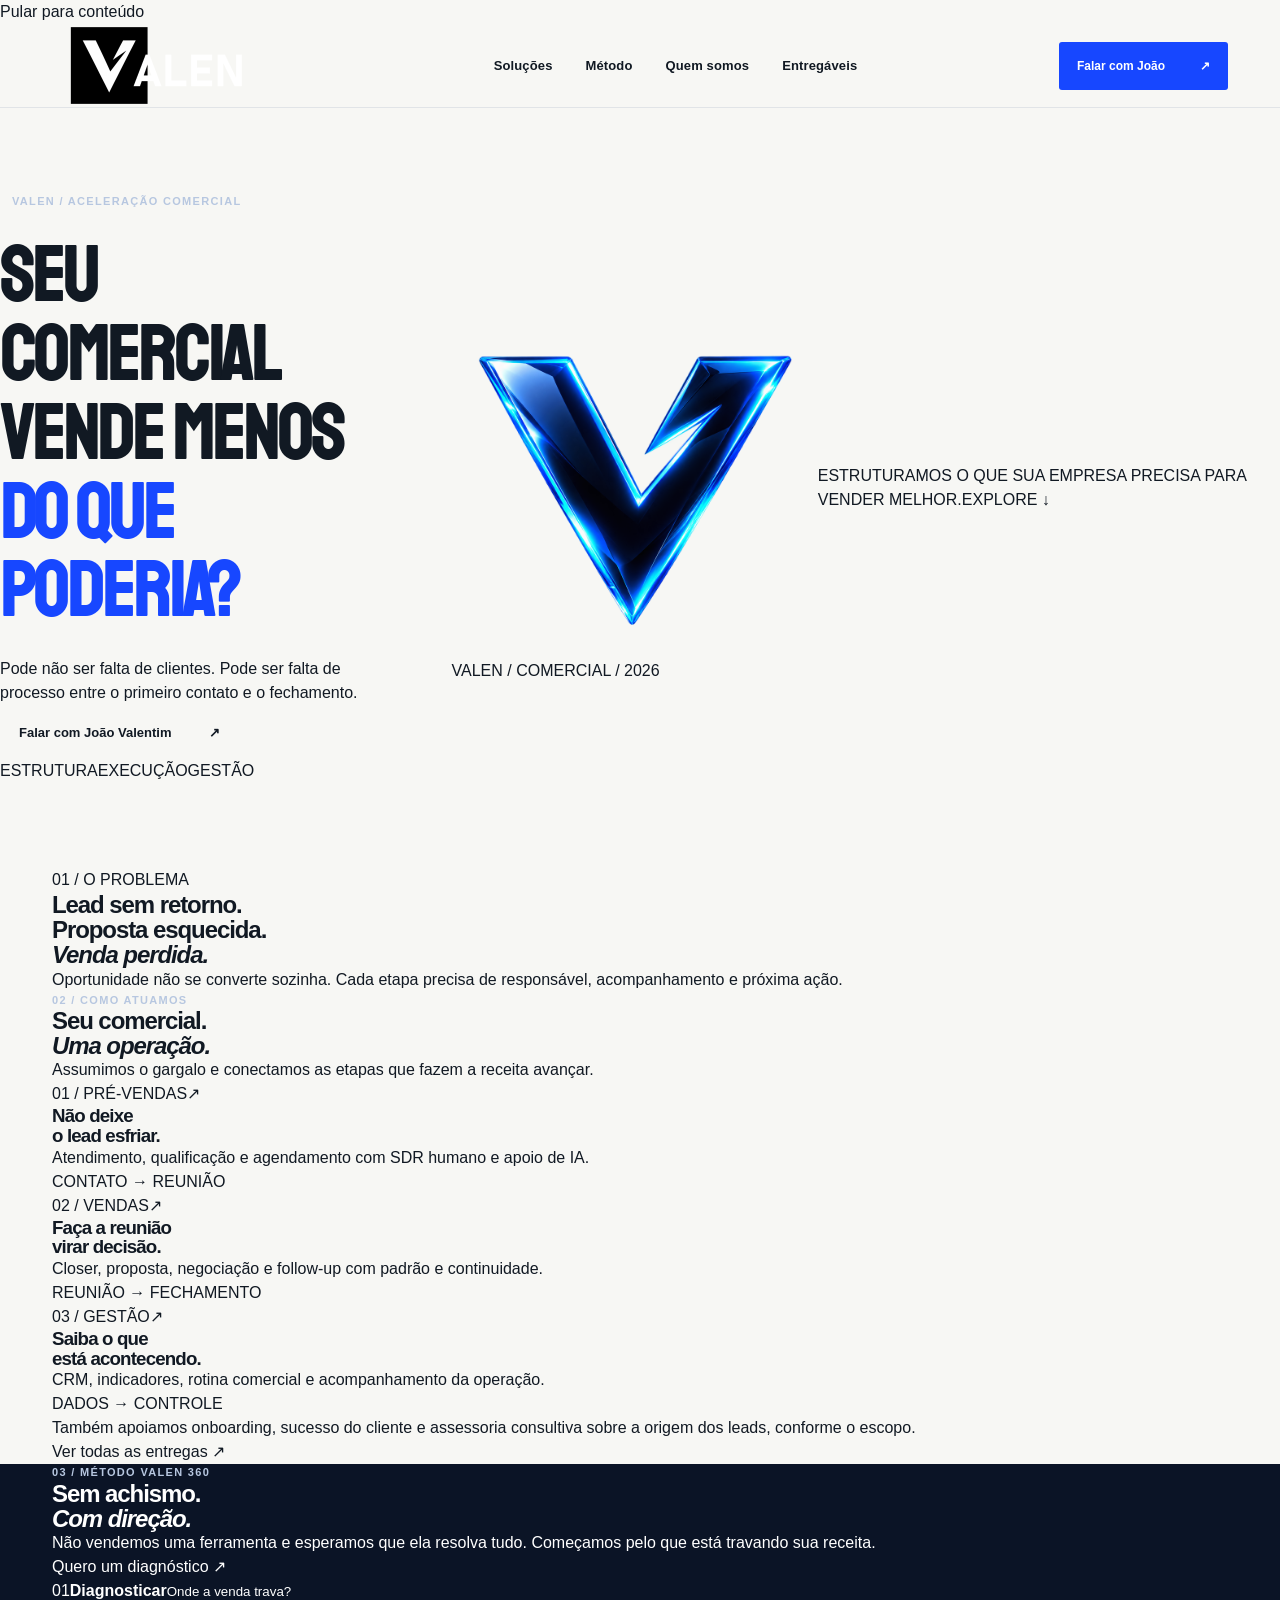
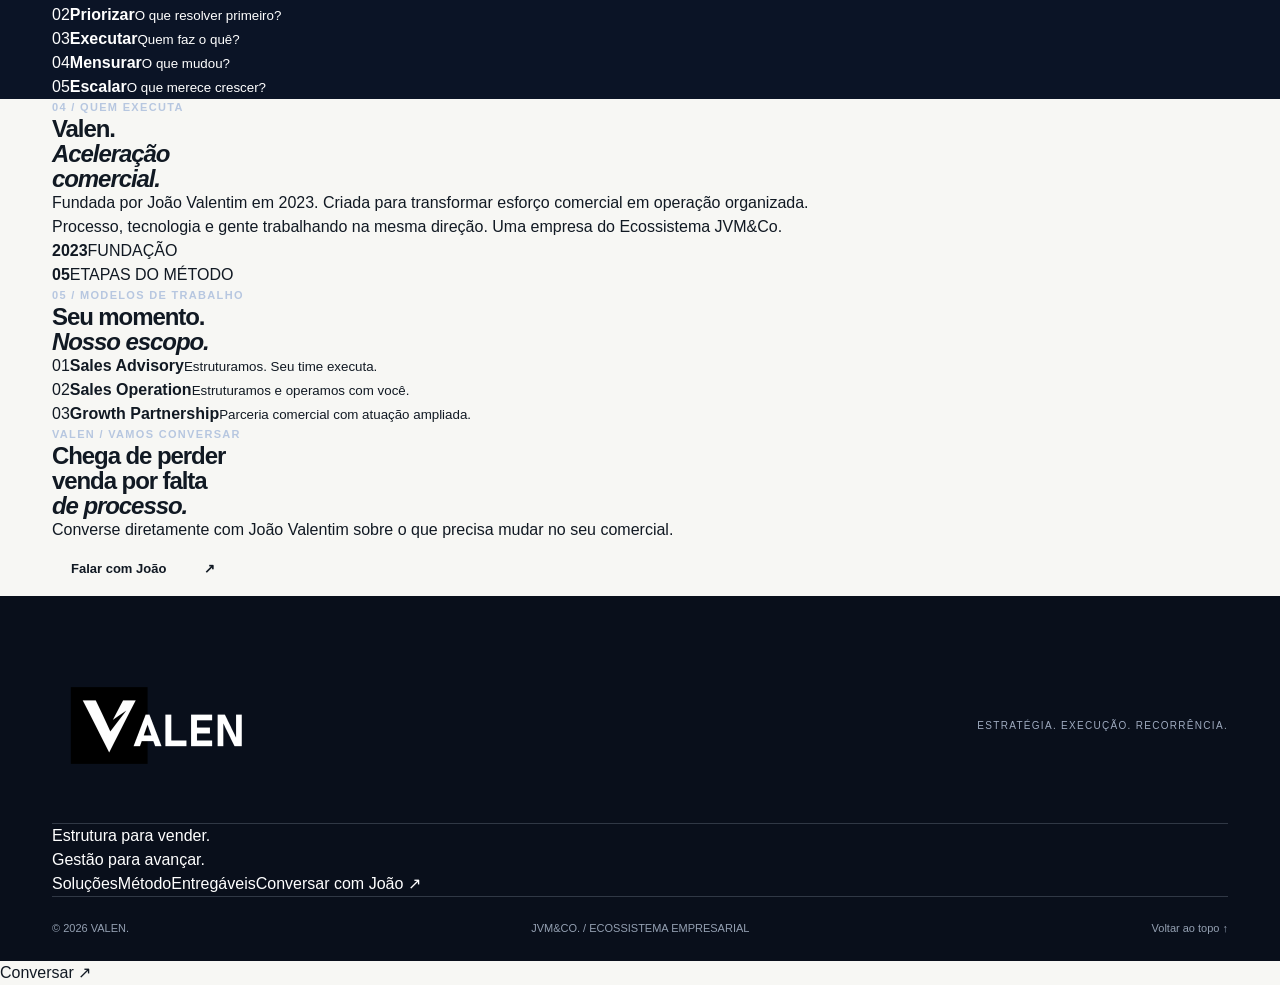
==== commit f27fb3ce: "Valen final Atlas-inspired conversion redesign: index.html" ====
--- a/index.html
+++ b/index.html
@@ -1,124 +1,67 @@
 <!doctype html>
-<html lang="pt-BR">
-<head>
-<meta charset="utf-8">
-<meta name="viewport" content="width=device-width,initial-scale=1">
-<meta name="theme-color" content="#0b1426">
-<meta name="description" content="Valen. Aceleração e estruturação comercial para empresas que precisam de processos, tecnologia e gestão para transformar oportunidades em vendas.">
-<meta name="robots" content="index,follow,max-image-preview:large">
-<link rel="canonical" href="https://www.valengrupo.com.br/">
-<link rel="icon" href="/assets/favicon.png" type="image/png">
-<link rel="apple-touch-icon" href="/assets/favicon.png">
+<html lang="pt-BR"><head>
+<meta charset="utf-8"><meta name="viewport" content="width=device-width,initial-scale=1"><meta name="theme-color" content="#050915">
+<meta name="description" content="Valen — aceleração e estruturação comercial. Transformamos oportunidades em uma operação organizada: pré-vendas, closer, CRM e gestão.">
+<meta name="robots" content="index,follow,max-image-preview:large"><link rel="canonical" href="https://www.valengrupo.com.br/">
+<link rel="icon" href="/assets/favicon.png" type="image/png"><link rel="apple-touch-icon" href="/assets/favicon.png">
 <link rel="preload" href="/assets/fonts/display-bold.woff2" as="font" type="font/woff2" crossorigin>
-<link rel="stylesheet" href="/styles.css?v=agency-20261123">
-<title>Valen — Aceleração e Estruturação Comercial</title>
-<meta property="og:type" content="website">
-<meta property="og:locale" content="pt_BR">
-<meta property="og:site_name" content="Valen">
-<meta property="og:url" content="https://www.valengrupo.com.br/">
-<meta property="og:title" content="Valen — Estruturação comercial com método e gestão">
-<meta property="og:description" content="Estruturamos sua operação comercial, da qualificação à gestão, para transformar oportunidades em vendas com mais consistência.">
+<link rel="preload" as="image" href="/assets/valen-v-3d.webp">
+<link rel="stylesheet" href="/styles.css?v=atlas-agency-final-1123">
+<title>Valen — Estruturação comercial para vender com consistência</title>
+<meta property="og:type" content="website"><meta property="og:locale" content="pt_BR">
+<meta property="og:site_name" content="Valen"><meta property="og:url" content="https://www.valengrupo.com.br/">
+<meta property="og:title" content="Valen — Seu comercial não precisa de mais improviso">
+<meta property="og:description" content="Pré-vendas, closer, CRM e gestão em uma operação comercial estruturada.">
 <meta property="og:image" content="https://www.valengrupo.com.br/assets/valen-og.png">
 <meta name="twitter:card" content="summary_large_image">
-<script type="application/ld+json">{"@context":"https://schema.org","@type":"Organization","name":"Valen","url":"https://www.valengrupo.com.br/","logo":"https://www.valengrupo.com.br/assets/valen-logo-final.png","founder":{"@type":"Person","name":"João Valentim"},"description":"Empresa de aceleração e estruturação comercial."}</script>
-</head>
-<body>
-<a class="skip-link" href="#conteudo">Ir para o conteúdo</a>
-<header class="site-header">
-  <div class="header-inner">
-   <a class="brand-link" href="/" aria-label="Valen — página inicial"><img src="/assets/valen-logo-final.png" alt="Valen" width="164" height="92"></a>
-   <nav id="main-nav" aria-label="Menu principal">
-    <a href="#solucoes">O que fazemos</a><a href="#metodo">Como trabalhamos</a><a href="#sobre">Sobre a Valen</a><a href="/entregaveis">Entregáveis</a>
-   </nav>
-   <a class="header-cta" href="/diagnostico">Falar com a Valen <span aria-hidden="true">↗</span></a>
-   <button class="menu-toggle" aria-label="Abrir menu" aria-expanded="false" aria-controls="main-nav"><span></span><span></span></button>
-  </div>
-</header>
+<script type="application/ld+json">{"@context":"https://schema.org","@type":"Organization","name":"Valen","url":"https://www.valengrupo.com.br","logo":"https://www.valengrupo.com.br/assets/valen-logo-final.png","founder":{"@type":"Person","name":"João Valentim"}}</script>
+</head><body>
+<a class="skip" href="#conteudo">Pular para conteúdo</a>
+<header class="site-header"><div class="container header-inner">
+<a class="brand" href="/" aria-label="Valen — início"><img src="/assets/valen-logo-final.png" alt="Valen" width="240" height="135"></a>
+<nav id="main-nav" aria-label="Navegação"><a href="#solucoes">Soluções</a><a href="#metodo">Método</a><a href="#valen">Quem somos</a><a href="/entregaveis">Entregáveis</a></nav>
+<a class="header-cta whatsapp-intent" href="/diagnostico">Falar com João <span aria-hidden="true">↗</span></a>
+<button class="menu-toggle" aria-expanded="false" aria-controls="main-nav" aria-label="Abrir menu"><span></span><span></span></button>
+</div></header>
 <main id="conteudo">
 <section class="hero" id="inicio">
+ <div class="hero-lines" aria-hidden="true"></div>
  <div class="container hero-grid">
-  <div class="hero-copy">
-   <p class="eyebrow"><span class="line"></span> VALEN / ACELERAÇÃO COMERCIAL</p>
-   <h1>Seu comercial precisa de <em>estrutura.</em><br>Não de improviso.</h1>
-   <p class="hero-lead">Organizamos processos, pessoas e tecnologia para sua empresa vender com mais controle, consistência e direção.</p>
-   <div class="hero-actions"><a class="btn btn-blue" href="/diagnostico">Solicitar diagnóstico <span>↗</span></a><a class="under-link" href="#solucoes">Conheça nossa atuação <span>↓</span></a></div>
-   <div class="hero-meta"><span>ESTRATÉGIA.</span><span>EXECUÇÃO.</span><span>RECORRÊNCIA.</span></div>
+  <div class="hero-content">
+   <p class="eyebrow"><span class="eyebrow-mark"></span> VALEN / ACELERAÇÃO COMERCIAL</p>
+   <h1>Seu comercial<br>vende menos<br><em>do que poderia?</em></h1>
+   <p class="hero-sub">Pode não ser falta de clientes. Pode ser falta de processo entre o primeiro contato e o fechamento.</p>
+   <a class="btn btn-primary whatsapp-intent" href="/diagnostico"><span>Falar com João Valentim</span><b>↗</b></a>
+   <div class="hero-counter"><span>ESTRUTURA</span><i></i><span>EXECUÇÃO</span><i></i><span>GESTÃO</span></div>
   </div>
-  <div class="hero-visual">
-   <div class="visual-frame">
-    <div class="visual-top"><span>COMERCIAL, EM MOVIMENTO.</span><span>001 — VALEN</span></div>
-    <div class="visual-art"><img src="/assets/valen-v-3d.webp" alt="Símbolo V da Valen em acabamento azul tridimensional" width="900" height="900"></div>
-    <div class="visual-bottom"><span>Estrutura para avançar.</span><span class="small-index">01/03</span></div>
-   </div>
-   <p class="visual-note">DO DIAGNÓSTICO À OPERAÇÃO.</p>
+  <div class="hero-art" aria-label="Símbolo tridimensional da Valen"><div class="art-ring" aria-hidden="true"></div><img src="/assets/valen-v-3d.webp" alt="Símbolo V da Valen" width="900" height="900" fetchpriority="high"><span class="art-code">VALEN / COMERCIAL / 2026</span></div>
+ </div>
+ <div class="hero-bottomline"><span>ESTRUTURAMOS O QUE SUA EMPRESA PRECISA PARA VENDER MELHOR.</span><a href="#solucoes">EXPLORE <span>↓</span></a></div>
+</section>
+<section class="thesis" id="problema"><div class="container thesis-grid"><span class="section-index">01 / O PROBLEMA</span><div><h2>Lead sem retorno.<br>Proposta esquecida.<br><em>Venda perdida.</em></h2><p>Oportunidade não se converte sozinha. Cada etapa precisa de responsável, acompanhamento e próxima ação.</p></div></div></section>
+<section class="solutions" id="solucoes">
+ <div class="container">
+  <div class="section-top"><div><p class="eyebrow dark">02 / COMO ATUAMOS</p><h2>Seu comercial.<br><em>Uma operação.</em></h2></div><p>Assumimos o gargalo e conectamos as etapas que fazem a receita avançar.</p></div>
+  <div class="solutions-grid">
+   <article class="solution-card"><div class="card-top"><span>01 / PRÉ-VENDAS</span><span>↗</span></div><h3>Não deixe<br>o lead esfriar.</h3><p>Atendimento, qualificação e agendamento com SDR humano e apoio de IA.</p><div class="card-foot">CONTATO → REUNIÃO</div></article>
+   <article class="solution-card"><div class="card-top"><span>02 / VENDAS</span><span>↗</span></div><h3>Faça a reunião<br>virar decisão.</h3><p>Closer, proposta, negociação e follow-up com padrão e continuidade.</p><div class="card-foot">REUNIÃO → FECHAMENTO</div></article>
+   <article class="solution-card emphasis"><div class="card-top"><span>03 / GESTÃO</span><span>↗</span></div><h3>Saiba o que<br>está acontecendo.</h3><p>CRM, indicadores, rotina comercial e acompanhamento da operação.</p><div class="card-foot">DADOS → CONTROLE</div></article>
   </div>
+  <div class="solutions-bottom"><p>Também apoiamos onboarding, sucesso do cliente e assessoria consultiva sobre a origem dos leads, conforme o escopo.</p><a href="/entregaveis">Ver todas as entregas ↗</a></div>
  </div>
 </section>
-
-<section class="statement" aria-label="Nosso posicionamento">
- <div class="container statement-inner"><p>Não é sobre gerar mais atividade.</p><h2>É sobre fazer o comercial <span>funcionar melhor.</span></h2></div>
-</section>
-
-<section class="services section-space" id="solucoes">
- <div class="container">
-  <div class="section-heading"><div><p class="eyebrow dark-eyebrow">01 / NOSSA ATUAÇÃO</p><h2>Da primeira conversa<br>ao próximo contrato.</h2></div><p>Uma operação comercial consistente depende de etapas conectadas. Nós ajudamos a estruturar cada uma delas.</p></div>
-  <div class="services-grid">
-   <article class="service-card"><div class="service-top"><span>01</span><span class="service-icon">↗</span></div><h3>Pré-vendas</h3><p>Qualificação, atendimento e agendamento para transformar oportunidades em reuniões comerciais.</p><span class="service-tag">SDR + IA aplicada</span></article>
-   <article class="service-card"><div class="service-top"><span>02</span><span class="service-icon">↗</span></div><h3>Vendas</h3><p>Processo, abordagem, propostas e follow-up para dar ritmo e consistência à conversão.</p><span class="service-tag">Closer e cadências</span></article>
-   <article class="service-card"><div class="service-top"><span>03</span><span class="service-icon">↗</span></div><h3>Sucesso do cliente</h3><p>Onboarding, acompanhamento e rotinas para fortalecer o relacionamento após a venda.</p><span class="service-tag">Retenção e expansão</span></article>
-   <article class="service-card"><div class="service-top"><span>04</span><span class="service-icon">↗</span></div><h3>CRM e tecnologia</h3><p>Funil, automações e dados organizados para acompanhar cada oportunidade e próxima ação.</p><span class="service-tag">Processos conectados</span></article>
-   <article class="service-card"><div class="service-top"><span>05</span><span class="service-icon">↗</span></div><h3>Assessoria de aquisição</h3><p>Leitura consultiva da origem e qualidade dos leads para orientar prioridades comerciais.</p><span class="service-tag">Análise estratégica</span></article>
-   <article class="service-card featured"><div class="service-top"><span>06</span><span class="service-icon">↗</span></div><h3>Gestão comercial</h3><p>Metas, indicadores, rituais e responsáveis para tornar a operação mais previsível.</p><span class="service-tag">Rotina e governança</span></article>
-  </div>
-  <div class="section-foot"><span>As entregas variam conforme o diagnóstico e o escopo contratado.</span><a class="under-link" href="/entregaveis">Ver entregáveis detalhados ↗</a></div>
- </div>
-</section>
-
-<section class="about section-space" id="sobre">
- <div class="container about-grid">
-  <div class="about-head"><p class="eyebrow">02 / SOBRE A VALEN</p><h2>Uma empresa feita para <em>executar.</em></h2></div>
-  <div class="about-copy"><p class="lead-text">Fundada em 2023 por João Valentim, a Valen existe para colocar estrutura onde hoje existe improviso comercial.</p><p>Somos uma empresa de aceleração e estruturação comercial. Conectamos diagnóstico, processos, tecnologia e gestão para melhorar a execução de vendas.</p><p>Fazemos parte do Ecossistema JVM&Co., com atuação própria e parceiros especializados conforme a necessidade do projeto.</p><div class="about-facts"><div><strong>2023</strong><span>INÍCIO DA VALEN</span></div><div><strong>03</strong><span>ESTRUTURA · EXECUÇÃO · INTELIGÊNCIA</span></div></div></div>
- </div>
-</section>
-
-<section class="method section-space" id="metodo">
- <div class="container">
-  <div class="section-heading light"><div><p class="eyebrow">03 / NOSSO MÉTODO</p><h2>O crescimento precisa<br>de um processo.</h2></div><p>Do diagnóstico à escala: cada etapa deixa a operação mais clara, organizada e preparada para evoluir.</p></div>
-  <div class="method-list">
-   <div><span class="step-number">01</span><h3>Diagnosticar</h3><p>Entendemos o funil, os gargalos, os dados e a rotina comercial.</p></div>
-   <div><span class="step-number">02</span><h3>Priorizar</h3><p>Definimos o que precisa mudar primeiro e o critério de sucesso.</p></div>
-   <div><span class="step-number">03</span><h3>Executar</h3><p>Implantamos processos, rotinas e ferramentas conforme o escopo.</p></div>
-   <div><span class="step-number">04</span><h3>Mensurar</h3><p>Acompanhamos indicadores e fazemos os ajustes necessários.</p></div>
-   <div><span class="step-number">05</span><h3>Escalar</h3><p>Ampliamos o que funciona, com padrão e capacidade de execução.</p></div>
-  </div>
- </div>
-</section>
-
-<section class="approach section-space">
- <div class="container approach-grid">
-  <div class="approach-left"><p class="eyebrow dark-eyebrow">04 / MODALIDADES</p><h2>O modelo certo para o estágio da sua empresa.</h2><p>Sem pacotes genéricos: o ponto de partida é o gargalo comercial e a capacidade da operação.</p><a class="btn btn-blue" href="/diagnostico">Encontre seu modelo <span>↗</span></a></div>
-  <div class="approach-list">
-   <article><span>01 / CONSULTORIA</span><h3>Sales Advisory</h3><p>Estruturação, orientação e acompanhamento para o time interno executar.</p></article>
-   <article><span>02 / OPERAÇÃO</span><h3>Sales Operation</h3><p>Estruturação e execução comercial integradas à rotina da empresa.</p></article>
-   <article><span>03 / PARCERIA</span><h3>Growth Partnership</h3><p>Atuação ampliada na operação com condições e responsabilidades contratuais específicas.</p></article>
-  </div>
- </div>
-</section>
-
-<section class="results section-space">
- <div class="container results-grid">
-  <div><p class="eyebrow">05 / CLAREZA PARA DECIDIR</p><h2>O que importa é o que você consegue acompanhar.</h2></div>
-  <div class="results-items"><div><span>01</span><strong>Pipeline visível.</strong><p>Oportunidades, responsáveis e próximos passos organizados.</p></div><div><span>02</span><strong>Rotina comercial.</strong><p>Acompanhamento de reuniões, propostas e conversão.</p></div><div><span>03</span><strong>Decisão com dados.</strong><p>Indicadores usados para encontrar perdas e ajustar o processo.</p></div></div>
- </div>
-</section>
-
-<section class="final-cta" id="contato"><div class="container final-inner"><p class="eyebrow">VALEN / PRÓXIMO MOVIMENTO</p><h2>Seu próximo passo começa com uma conversa.</h2><div class="final-actions"><p>Vamos identificar o que está impedindo sua operação comercial de avançar.</p><a class="btn btn-white" href="/diagnostico">Agendar diagnóstico <span>↗</span></a></div></div></section>
+<section class="method" id="metodo"><div class="container method-grid">
+ <div class="method-left"><p class="eyebrow">03 / MÉTODO VALEN 360</p><h2>Sem achismo.<br><em>Com direção.</em></h2><p>Não vendemos uma ferramenta e esperamos que ela resolva tudo. Começamos pelo que está travando sua receita.</p><a class="outline-link whatsapp-intent" href="/diagnostico">Quero um diagnóstico <span>↗</span></a></div>
+ <div class="method-steps"><div><span>01</span><strong>Diagnosticar</strong><small>Onde a venda trava?</small></div><div><span>02</span><strong>Priorizar</strong><small>O que resolver primeiro?</small></div><div><span>03</span><strong>Executar</strong><small>Quem faz o quê?</small></div><div><span>04</span><strong>Mensurar</strong><small>O que mudou?</small></div><div><span>05</span><strong>Escalar</strong><small>O que merece crescer?</small></div></div>
+</div></section>
+<section class="agency" id="valen"><div class="container agency-grid">
+ <div><p class="eyebrow dark">04 / QUEM EXECUTA</p><h2>Valen.<br><em>Aceleração<br>comercial.</em></h2></div>
+ <div class="agency-copy"><p class="agency-lead">Fundada por João Valentim em 2023. Criada para transformar esforço comercial em operação organizada.</p><p>Processo, tecnologia e gente trabalhando na mesma direção. Uma empresa do Ecossistema JVM&Co.</p><div class="agency-facts"><div><b>2023</b><span>FUNDAÇÃO</span></div><div><b>05</b><span>ETAPAS DO MÉTODO</span></div></div></div>
+</div></section>
+<section class="offer"><div class="container offer-grid"><div><p class="eyebrow">05 / MODELOS DE TRABALHO</p><h2>Seu momento.<br><em>Nosso escopo.</em></h2></div><div class="offer-list"><div><span>01</span><strong>Sales Advisory</strong><small>Estruturamos. Seu time executa.</small></div><div><span>02</span><strong>Sales Operation</strong><small>Estruturamos e operamos com você.</small></div><div><span>03</span><strong>Growth Partnership</strong><small>Parceria comercial com atuação ampliada.</small></div></div></div></section>
+<section class="closing" id="contato"><div class="container"><p class="eyebrow">VALEN / VAMOS CONVERSAR</p><h2>Chega de perder<br>venda por falta<br><em>de processo.</em></h2><div class="closing-row"><p>Converse diretamente com João Valentim sobre o que precisa mudar no seu comercial.</p><a class="btn btn-light whatsapp-intent" href="/diagnostico"><span>Falar com João</span><b>↗</b></a></div></div></section>
 </main>
-<footer class="footer"><div class="container">
- <div class="footer-top"><a class="footer-brand" href="/" aria-label="Voltar para o início"><img src="/assets/valen-logo-final.png" alt="Valen" width="165" height="92"></a><span>ESTRATÉGIA. EXECUÇÃO. RECORRÊNCIA.</span></div>
- <div class="footer-middle"><div><p>Estruturação comercial para empresas que querem crescer com consistência.</p><a href="/diagnostico">Vamos conversar ↗</a></div><nav aria-label="Navegação do rodapé"><a href="#solucoes">O que fazemos</a><a href="#metodo">Método</a><a href="#sobre">Sobre</a><a href="/entregaveis">Entregáveis</a></nav></div>
- <div class="footer-bottom"><span>© <span id="year">2026</span> Valen.</span><span>Uma empresa do Ecossistema JVM&Co.</span><a href="#inicio">Voltar ao topo ↑</a></div>
-</div></footer>
-<script src="/script.js?v=agency-20261123" defer></script>
-</body>
-</html>+<footer class="footer"><div class="container"><div class="footer-top"><a class="brand" href="/"><img src="/assets/valen-logo-final.png" alt="Valen" width="240" height="135"></a><span>ESTRATÉGIA. EXECUÇÃO. RECORRÊNCIA.</span></div><div class="footer-mid"><p>Estrutura para vender.<br>Gestão para avançar.</p><nav aria-label="Links do rodapé"><a href="#solucoes">Soluções</a><a href="#metodo">Método</a><a href="/entregaveis">Entregáveis</a><a class="whatsapp-intent" href="/diagnostico">Conversar com João ↗</a></nav></div><div class="footer-bottom"><span>© <span id="year">2026</span> VALEN.</span><span>JVM&CO. / ECOSSISTEMA EMPRESARIAL</span><a href="#inicio">Voltar ao topo ↑</a></div></div></footer>
+<a class="floating-contact whatsapp-intent" href="/diagnostico" aria-label="Falar com João Valentim">Conversar <span>↗</span></a>
+<script src="/script.js?v=atlas-agency-final-1123" defer></script>
+</body></html>
--- a/styles.css
+++ b/styles.css
@@ -1,1554 +1,35 @@
-@font-face{font-family:ValenDisplay;src:url('/assets/fonts/display-bold.woff2') format('woff2');font-weight:700;font-display:swap}@font-face{font-family:ValenDisplay;src:url('/assets/fonts/display-regular.woff2') format('woff2');font-weight:400;font-display:swap}@font-face{font-family:ValenBody;src:url('/assets/fonts/body.woff2') format('woff2');font-weight:400 700;font-display:swap}
-:root{--blue:#1747ff;--cyan:#1747ff;--navy:#06152d;--black:#030609;--muted:#a7b2c1;--line:#ffffff26;--display:ValenDisplay,'Arial Narrow',Arial,sans-serif;--body:ValenBody,'Helvetica Neue',Arial,sans-serif;--radius:22px}
-*{box-sizing:border-box}html{scroll-behavior:smooth;scroll-padding-top:115px}body{margin:0;background:var(--black);color:#fff;font-family:var(--body);font-size:16px;line-height:1.45;-webkit-font-smoothing:antialiased}a{color:inherit;text-decoration:none}button{font:inherit;cursor:pointer}img{display:block;max-width:100%;height:auto}button,a{-webkit-tap-highlight-color:transparent}button:focus-visible,a:focus-visible,summary:focus-visible,[tabindex]:focus-visible{outline:3px solid #1747ff;outline-offset:5px}::selection{background:#1747ff;color:white}h1,h2,h3,p{margin:0}h1,h2,h3{font-family:var(--display);text-transform:uppercase;font-weight:700;line-height:1.02}h2{font-size:clamp(48px,5.7vw,92px);letter-spacing:-.012em}h3{font-size:clamp(28px,3vw,44px)}em{font-style:normal;color:var(--cyan)}.wrap{width:calc(100% - 76px);max-width:1560px;margin-inline:auto;position:relative}.section-space{padding:clamp(90px,10vw,160px) 0}.eyebrow{font-size:11px;letter-spacing:.14em;text-transform:uppercase;font-weight:500;margin-bottom:24px}.accent{font-size:clamp(24px,2.5vw,38px);line-height:1.2;letter-spacing:-.035em}.accent span{color:#a6bdd5}.button{display:inline-flex;align-items:center;justify-content:space-between;gap:34px;min-height:50px;padding:14px 27px;border-radius:99px;background:linear-gradient(100deg,#fff 8%,#dbe5ff 32%,#fff 58%);background-size:220% 100%;color:#07152b;font-size:15px;line-height:1.25;transition:background-position .5s,transform .25s;white-space:nowrap}.button:hover{background-position:100% 0;transform:translateY(-3px)}.button span{font-size:24px;line-height:1}.skip-link{position:fixed;top:-100px;left:20px;z-index:200;padding:15px;background:white;color:#07152b}.skip-link:focus{top:15px}
-/* Floating navigation follows the reference's three-part layout. */
-.site-header{position:fixed;z-index:100;top:20px;left:32px;right:32px;display:grid;grid-template-columns:1fr auto 1fr;align-items:center;gap:24px;pointer-events:none}.site-header>*{pointer-events:auto}.brand-link{justify-self:start}.brand{display:block;position:relative;width:155px;height:51px;overflow:hidden;isolation:isolate}.brand:before{content:'';position:absolute;inset:0 auto 0 0;width:43%;background:#000;border-radius:3px;z-index:-1}.brand img{position:absolute;width:139%;max-width:none;left:50%;top:50%;transform:translate(-50%,-50%);mix-blend-mode:screen}.site-header nav{display:flex;align-items:center;gap:27px;border:1px solid #7191c442;background:#06152dec;backdrop-filter:blur(16px);padding:15px 30px;border-radius:50px;box-shadow:0 8px 30px #0002}.site-header nav a{font-size:13px;color:#d5e2f4;white-space:nowrap;transition:color .2s}.site-header nav a:hover,.site-header nav a[aria-current]{color:#1747ff}.header-cta{justify-self:end;padding:13px 19px;border:1px solid #88a7db44;background:#06152df2;border-radius:50px;font-size:13px;white-space:nowrap}.header-cta span{margin-left:18px;color:var(--cyan)}.menu-toggle{display:none}.reading-progress{position:absolute;top:-20px;left:-32px;right:-32px;height:2px;background:var(--cyan);transform:scaleX(var(--reading,0));transform-origin:left;pointer-events:none}
-/* Cinematic opening: a large Valen object and the same full-screen hierarchy. */
-.hero{position:relative;min-height:780px;height:100svh;max-height:1200px;isolation:isolate;overflow:hidden;background:radial-gradient(ellipse at 72% 30%,#0a2860 0,transparent 48%),#02050a}.hero-stage{position:absolute;inset:0;z-index:-1}.hero-halo{position:absolute;right:4%;top:7%;width:62%;height:72%;background:radial-gradient(ellipse,#164fff35,transparent 66%)}.hero-stage img{position:absolute;object-fit:contain;right:0;top:2%;width:min(70vw,1000px);height:min(89svh,1000px);max-width:none;will-change:transform}.hero-stage .hero-v{width:min(58vw,800px);right:5%;top:4%;filter:drop-shadow(0 0 40px #086bff25)}.hero-orbit{opacity:.8}.orbital-ring{position:absolute;width:100%;height:90%;border:1px solid #52cfff24;border-radius:50%;top:5%;right:-34%;transform:rotate(-25deg)}.hero-content{height:100%;display:flex;flex-direction:column;justify-content:flex-end;padding:170px 0 66px}.hero .eyebrow{color:#dbe5ff;margin-bottom:26px}.hero h1{font-size:clamp(86px,10.7vw,178px);line-height:.97;letter-spacing:-.01em;max-width:1050px;text-shadow:0 3px 34px #02050a66}.hero h1 em{color:#1747ff}.hero-bottom{display:flex;align-items:center;gap:44px;margin-top:40px}.hero-bottom p{font-size:19px;line-height:1.35;max-width:480px}.hero-bottom p span{color:#a8b8cd}.scroll-cue{width:49px;height:49px;border:1px solid #90a9c34f;border-radius:50%;display:grid;place-items:center;margin-left:auto;font-size:25px;transition:background .2s}.scroll-cue:hover{background:#1747ff}.hero-coordinate{position:absolute;top:160px;left:38px;font-size:10px;letter-spacing:.18em;color:#8da9c7;writing-mode:vertical-rl}.hero::after{content:'';position:absolute;inset:auto 0 0;height:45px;background:linear-gradient(transparent,#030609);z-index:-1}
-/* Atlas sequence: introduction, immersive object, three product cards. */
-.overview{position:relative;isolation:isolate;padding:90px 0 140px;overflow:clip}.overview-glow{position:absolute;z-index:-1;inset:0 0 auto;height:1050px;background:radial-gradient(ellipse at 100% 0%,#1747ff 0,#1747ff 20%,#1747ff 38%,#091840 62%,transparent 80%);opacity:.8}.overview-top,.split-heading{display:grid;grid-template-columns:1fr 1fr;gap:6vw;align-items:start}.overview-copy{padding-top:4px}.overview h2 em{color:#1747ff}.copy-columns{display:grid;grid-template-columns:1fr 1fr;gap:30px;border-top:1px solid #d9eeff66;padding-top:28px;margin-top:35px;color:#c5d8eb;font-size:15px;line-height:1.5}.layers-story{height:145svh;min-height:850px}.layers-sticky{height:calc(100svh - 90px);min-height:630px;position:sticky;top:90px;display:grid;grid-template-columns:1.1fr .9fr;gap:6%;align-items:center}.layers-art{position:relative;width:min(100%,74svh,760px);aspect-ratio:1;isolation:isolate}.layers-art img{position:absolute;width:100%;left:0;top:0;filter:drop-shadow(0 15px 24px #1747ff22)}.plate{visibility:hidden}.layers-art.is-ready .plate{visibility:visible}.layers-art.is-ready .layers-poster{visibility:hidden}.plate-bottom{z-index:1;transform:translateY(51%)}.plate-middle{z-index:2;transform:translateY(30%)}.plate-top{z-index:3;transform:translateY(9%)}.layer-copy h3{font-size:clamp(48px,5.7vw,90px)}.layer-copy>p{margin-top:24px;color:#a5bdd5;font-size:18px}.layer-key{display:flex;flex-wrap:wrap;gap:9px;margin-top:35px}.layer-key span{padding:8px 13px;border:1px solid #4f88b84f;border-radius:40px;font-size:12px;color:#1747ff}.layer-key b{font-weight:400;color:#e8eeff;margin-left:5px}.section-line{display:flex;justify-content:space-between;align-items:center;gap:60px;margin-bottom:55px}.section-line h3{font-size:clamp(32px,4vw,58px)}.solutions{scroll-margin-top:110px}.solutions-grid{display:grid;grid-template-columns:repeat(3,minmax(0,1fr));gap:22px}.solution-card{position:relative;display:flex;flex-direction:column;background:radial-gradient(ellipse at 100% 100%,#155a84c2,transparent 70%),#0c111cf2;border:1px solid #a2c6e54a;border-radius:var(--radius);padding:28px 25px 24px;min-height:485px;isolation:isolate;overflow:hidden;transition:border-color .25s,transform .3s}.solution-card:hover{border-color:#1747ff;transform:translateY(-7px)}.solution-card:nth-child(2){background:radial-gradient(ellipse at 80% 60%,#1764aab0,transparent 75%),#0d223b}.card-index{font-size:12px;letter-spacing:.08em;color:#89a8c5;margin-bottom:50px}.card-art{position:absolute;right:-24px;top:-40px;width:185px;opacity:.7;z-index:-1;transition:transform .6s}.solution-card:hover .card-art{transform:translate(-5px,5px) rotate(12deg)}.solution-card h3{font-size:34px;max-width:340px;margin-bottom:18px}.solution-card>p{font-size:15px;line-height:1.5;color:#afbdcc;margin-bottom:32px}.tags{display:flex;flex-wrap:wrap;gap:6px;margin-top:auto;margin-bottom:28px}.tags span{border:1px solid #a6c7e53d;border-radius:30px;padding:6px 10px;font-size:11px;color:#d3e0ec}.card-button{justify-content:center;font-size:14px;padding:12px 15px;min-height:44px;gap:16px}.card-button span{font-size:19px}
-/* Pale gradient chapter with the reference's six-item selector. */
-.light-panel{color:#05142d;background:linear-gradient(130deg,#1747ff 0,#eef1ff 30%,#fff 52%,#dbe5ff 79%,#1747ff 100%);border-radius:54px 54px 0 0}.light-panel em{color:var(--blue)}.difference{padding:100px 0 120px}.light-panel .eyebrow{color:#1747bb}.heading-copy>p:not(.accent){font-size:18px;color:#45586e;max-width:490px;margin-top:27px}.section-chip{display:inline-flex;margin-top:34px;padding:9px 20px;border:1px solid #142e4830;border-radius:30px;font-size:13px}.small-callout{display:flex;align-items:center;gap:20px}.small-callout span{font-size:42px;color:#1747ff}.difference-tabs{display:grid;grid-template-columns:.93fr 1.07fr;gap:8%;align-items:start;margin-top:75px}.tab-list{display:flex;flex-direction:column;gap:10px}.tab-list button{width:100%;padding:22px 23px;border:1px solid #0a294329;border-radius:12px;display:flex;align-items:center;justify-content:space-between;gap:20px;text-align:left;color:#071831;background:#ffffff19;min-height:82px;transition:background .25s,color .25s}.tab-list button>span{font-family:var(--display);text-transform:uppercase;font-size:25px;line-height:1.1}.tab-list button small{font-size:12px}.tab-list button[aria-selected=true]{background:linear-gradient(100deg,#1747ff,#1747ff);color:#fff;border-color:transparent}.tab-list button:hover{border-color:#1747ff}.tab-panels{min-width:0}.tab-panels [role=tabpanel]{animation:panel-in .45s both}.tab-panels [hidden]{display:none}.difference-art{width:min(100%,410px);aspect-ratio:1;object-fit:contain;margin:-35px auto -15px}.panel-copy{max-width:480px;margin-inline:auto}.panel-copy h3{font-size:38px;margin-bottom:18px}.panel-copy p{font-size:18px;line-height:1.5;color:#4b5c71}.light-panel .accent span{color:#587089}@keyframes panel-in{from{opacity:.4;transform:translateY(15px)}to{opacity:1;transform:none}}
-/* Real company facts occupy the reference's performance block. */
-.numbers{background:radial-gradient(ellipse at 0% 52%,#0c2d58 0,transparent 45%),#030609}.numbers-grid{display:grid;grid-template-columns:1fr 1fr;gap:7%}.numbers h2{font-size:clamp(46px,4.7vw,76px)}.numbers-right{padding-top:34px}.numbers-art{position:relative;height:420px;display:grid;place-items:center}.network-art{width:450px;max-height:100%;object-fit:contain}.founded{position:absolute;left:20px;bottom:15px;display:flex;align-items:center;gap:18px;border:1px solid #abc6de36;border-radius:15px;padding:20px;background:#0b1423d9;backdrop-filter:blur(15px)}.founded strong{font-family:var(--display);font-size:44px;line-height:1}.founded span{font-size:13px;color:#b7c5d6}.stat-pair{display:grid;grid-template-columns:1fr 1fr;gap:26px;margin-top:55px}.stat-pair>div{border-top:3px solid var(--blue);padding-top:20px}.stat-pair strong{font-family:var(--display);font-size:110px;line-height:1;display:block}.stat-pair span{font-size:16px;color:#fff}.stat-pair p{color:#8d9baf;margin-top:12px;font-size:14px}.founder-note{display:flex;gap:26px;align-items:center;margin-top:35px;padding-top:30px;border-top:1px solid var(--line)}.asterisk{font-size:68px;color:#65d6ff;line-height:1}.founder-note h3{font-size:25px;margin-bottom:10px}.founder-note p{font-size:15px;color:#a0aec1;max-width:360px}.big-statement{text-align:center;font-family:var(--display);font-size:clamp(105px,22vw,340px);font-weight:700;line-height:1;letter-spacing:-.015em;text-transform:uppercase;margin-top:100px;background:linear-gradient(110deg,#fff,#9abfff 50%,#66dfff);-webkit-background-clip:text;background-clip:text;color:transparent}.statement-caption{text-align:center;font-size:20px;margin-top:18px}.discipline-row{border-top:1px solid var(--line);border-bottom:1px solid var(--line);padding:24px 0;display:flex;align-items:center;justify-content:space-around;gap:16px;margin-top:55px;font-size:13px;color:#99a9bf}.discipline-row i{font-style:normal;color:#5685b8}
-.method{border-radius:0 0 54px 54px}.method-layout{display:grid;grid-template-columns:1fr 1fr;gap:8%;margin-top:60px;align-items:start}.method-visual{position:sticky;top:120px;display:flex;flex-direction:column;align-items:center}.method-orbit{width:100%;max-width:540px;aspect-ratio:1;object-fit:contain}.method-visual>span{font-size:11px;letter-spacing:.18em;color:#345577}.steps{list-style:none;counter-reset:steps;padding:0;margin:0}.steps li{counter-increment:steps;position:relative;padding:35px 20px 35px 64px;border-top:1px solid #1b34572b;min-height:155px;transition:background .35s}.steps li:last-child{border-bottom:1px solid #1b34572b}.steps li:before{content:'0' counter(steps);position:absolute;left:12px;top:40px;font-size:12px;color:var(--blue)}.steps h3{font-size:36px}.steps p{margin-top:12px;font-size:17px;color:#52647b}.steps li.is-active{background:#ffffff80}
-.ecosystem-grid{display:grid;grid-template-columns:1fr 1fr;gap:8%}.ecosystem-grid h2{font-size:clamp(44px,4.8vw,75px)}.ecosystem-grid>div>p:not(.eyebrow){margin:30px 0;color:#abb9cb;max-width:470px;font-size:17px}.capability-grid{display:grid;grid-template-columns:repeat(3,minmax(0,1fr));gap:8px}.capability{padding:18px 12px 12px;border:1px solid #537caa3a;min-height:135px;border-radius:12px;background:linear-gradient(150deg,#071426,#030609);display:flex;flex-direction:column;justify-content:space-between;transition:background .25s}.capability:hover{background:#124b90}.capability:nth-child(2),.capability:nth-child(6),.capability:nth-child(7){background:linear-gradient(120deg,#103165,#124b70)}.capability>span{font-size:10px;color:#6997bc}.capability h3{font-size:23px}.capability i{font-style:normal;align-self:flex-end;color:#83d7ff;font-size:18px}.type-ribbon{overflow:hidden;background:radial-gradient(ellipse at center,#15548a,transparent 70%),#030609;padding:30px 0 55px;white-space:nowrap}.type-ribbon>div{font-family:var(--display);text-transform:uppercase;font-size:clamp(80px,11vw,170px);line-height:1;width:max-content;transform:translateX(var(--ribbon-x,-7%));color:#f3f8ff}.type-ribbon span{color:#6bddff}
-.challenges{padding-top:70px}.challenge-grid{display:grid;grid-template-columns:repeat(3,minmax(0,1fr));gap:24px;margin-top:65px}.challenge-card{border-top:1px solid #9ec2e54f;padding-top:20px;display:flex;flex-direction:column}.challenge-art{height:190px;width:100%;object-fit:contain;margin-bottom:20px;transition:transform .4s}.challenge-card:hover .challenge-art{transform:translateY(-8px) rotate(5deg)}.challenge-card .eyebrow{color:#7cc5ed;margin-bottom:18px}.challenge-card h3{font-size:36px;max-width:360px;margin-bottom:20px}.challenge-card>p{color:#a7b6c8;line-height:1.5;margin-bottom:30px;font-size:16px;max-width:370px}.text-link{font-size:14px;display:flex;justify-content:space-between;align-items:center;border-top:1px solid var(--line);padding-top:16px;margin-top:auto}.text-link span{color:#6adeff;font-size:24px}.text-link:hover{color:#6adeff}
-/* Full-width contact card with the existing layered statue. */
-.contact{height:160svh;min-height:1060px;padding:0 0 40px}.contact-sticky{position:sticky;top:95px;height:calc(100svh - 110px);min-height:640px;display:flex;align-items:center}.contact-card{height:100%;max-height:850px;min-height:630px;background:radial-gradient(ellipse at 95% 20%,#baf5ff 0,#268bfa 43%,#173df1 75%,#0e2394);border-radius:28px;isolation:isolate;overflow:hidden}.contact-copy{width:49%;margin-left:51%;position:relative;z-index:3;padding:55px 36px 40px 12px}.contact-copy h2{font-size:clamp(54px,6.4vw,100px);line-height:1.02;color:white}.contact-copy h2 em{color:#c1f3ff}.contact-copy>p:not(.eyebrow){font-size:20px;line-height:1.4;margin:26px 0 28px;color:#edf7ff}.contact-copy small{display:block;margin-top:17px;font-size:12px;line-height:1.8;color:#e3f4ff}.contact-copy small a{text-decoration:underline;text-underline-offset:3px}.contact-art{position:absolute;left:-12%;bottom:-17%;width:min(76vw,105svh,1000px);aspect-ratio:1;z-index:1;transform-origin:center;will-change:transform}.contact-art img{position:absolute;inset:0;width:100%;height:100%;object-fit:contain}.statue-body,.statue-arm{visibility:hidden}.contact-art.is-ready .statue-body,.contact-art.is-ready .statue-arm{visibility:visible}.contact-art.is-ready .statue-poster{visibility:hidden}.statue-body{z-index:2;clip-path:polygon(0 0,100% 0,100% 46%,61% 46%,61% 57%,100% 57%,100% 100%,0 100%)}.statue-arm{z-index:1;transform-origin:61.2% 45.8%;translate:-.7% 0;transform:rotate(48deg)}.contact-arrow{position:absolute;bottom:30px;right:35px;font-size:80px;line-height:1;color:#ffffff45;z-index:0}.contact-button{box-shadow:0 0 calc(var(--gesture,0)*32px) #c8f4ff70}
-.faq{background:var(--black);padding-top:90px}.faq .section-line p{color:#a7b8cb;font-size:18px}.faq-list{max-width:980px;margin-left:auto}.faq details{border-top:1px solid var(--line);padding:0 4px}.faq details:last-child{border-bottom:1px solid var(--line)}.faq summary{cursor:pointer;list-style:none;display:flex;align-items:center;justify-content:space-between;gap:25px;padding:27px 0;font-size:22px}.faq summary::-webkit-details-marker{display:none}.faq summary span{font-size:28px;color:#73d5ff;transition:transform .3s}.faq details[open] summary span{transform:rotate(45deg)}.faq details>p{padding:0 55px 28px 0;max-width:850px;font-size:17px;line-height:1.55;color:#a9b9ce}
-.footer{background:#061227;border-radius:35px 35px 0 0;padding:65px 0 0}.footer-top{display:flex;align-items:center;gap:60px;padding-bottom:45px;border-bottom:1px solid var(--line)}.footer-top .brand{width:190px;height:63px}.footer-top p{font-size:14px;color:#9fb4d0}.back-top{margin-left:auto;font-size:13px;color:#b5cde6}.footer-columns{display:grid;grid-template-columns:2fr 1fr 1fr;gap:50px;padding:60px 0 80px}.footer-contact{font-family:var(--display);font-size:clamp(33px,3.5vw,54px);text-transform:uppercase;display:inline-block;margin-top:15px}.footer nav,.footer-info{display:flex;flex-direction:column;align-items:flex-start;gap:12px;font-size:14px}.footer nav>span,.footer-info>span:first-child{color:#6d88a9;margin-bottom:10px}.footer a:hover{color:#82dcff}.footer-bottom{border-top:1px solid var(--line);padding:23px 0;display:flex;justify-content:space-between;gap:25px;font-size:12px;color:#7692b3}.whatsapp{position:fixed;right:24px;bottom:23px;z-index:90;display:flex;align-items:center;gap:10px;border:1px solid #8ce6ff77;border-radius:50px;background:#0b3d83;color:white;padding:13px;box-shadow:0 5px 25px #0004;transition:background .2s}.whatsapp svg{width:25px;height:25px;stroke:currentColor;fill:none;stroke-width:1.5;stroke-linejoin:round;stroke-linecap:round}.whatsapp span{max-width:0;overflow:hidden;transition:max-width .25s;font-size:13px;display:none}.whatsapp:hover{background:#1747ff}.whatsapp:hover span{display:block;max-width:100px}
-@media(prefers-reduced-motion:no-preference){.js-motion .reveal{opacity:0;transform:translateY(28px);transition:opacity .7s,transform .7s cubic-bezier(.2,.7,.2,1)}.js-motion .reveal.is-visible{opacity:1;transform:none}.hero-content .eyebrow,.hero-content h1,.hero-bottom{animation:enter .8s both}.hero-content h1{animation-delay:.12s}.hero-bottom{animation-delay:.24s}@keyframes enter{from{opacity:0;transform:translateY(22px)}to{opacity:1;transform:none}}}
-@media(min-width:1700px){.hero-content{padding-bottom:90px}.hero-stage img{right:6%}.hero-stage .hero-v{right:11%}.contact-art{left:-5%}}
-@media(max-width:1100px){.site-header{left:23px;right:23px;gap:16px}.site-header nav{gap:19px;padding:14px 23px}.header-cta{font-size:12px;padding:13px}.brand{width:130px;height:45px}.wrap{width:calc(100% - 48px)}.hero h1{font-size:11.5vw}.hero-coordinate{left:24px}.solution-card{padding:22px 19px}.solution-card h3{font-size:30px}.contact-copy{padding-top:44px}.contact-copy h2{font-size:7vw}.difference-tabs{gap:5%}.tab-list button>span{font-size:23px}.capability h3{font-size:20px}.reading-progress{left:-23px;right:-23px}}
-@media(max-width:900px){.site-header{top:15px;left:18px;right:18px;display:flex;padding:8px 12px;background:#06152df2;border:1px solid #b5d3ed25;border-radius:40px;backdrop-filter:blur(14px)}.site-header .brand{width:125px;height:38px}.header-cta{margin-left:auto;border:0;background:#163b66;padding:10px 13px}.menu-toggle{display:flex;align-items:center;gap:13px;order:3;background:transparent;border:0;color:#e6f3ff;font-size:12px;padding:10px}.menu-toggle i{display:block;width:17px;height:9px;border-top:1px solid currentColor;border-bottom:1px solid currentColor}.site-header nav{display:none;position:absolute;top:68px;left:0;right:0;border-radius:20px;background:#06152d;padding:18px;gap:0;box-shadow:0 15px 35px #0005}.site-header nav.is-open{display:flex;flex-direction:column;align-items:stretch}.site-header nav a{padding:15px;border-bottom:1px solid #ffffff17;font-size:16px}.reading-progress{top:-15px;left:-18px;right:-18px}.hero{min-height:780px;max-height:1050px}.hero-content{padding-bottom:50px;padding-top:400px}.hero h1{font-size:12vw}.hero-stage img{right:-7%;width:80vw;top:0;height:65svh}.hero-stage .hero-v{right:0;width:70vw;top:0}.hero-bottom{gap:22px;flex-wrap:wrap}.hero-bottom p{font-size:17px}.hero-coordinate{top:125px}.overview-top,.split-heading{gap:35px}.overview .accent{font-size:26px}.copy-columns{grid-template-columns:1fr;gap:16px}.layers-story{height:auto;min-height:0;padding:55px 0 80px}.layers-sticky{position:relative;top:auto;height:auto;min-height:0;gap:2%}.layers-art{width:100%}.layer-copy h3{font-size:6vw}.layer-key{gap:5px}.layer-key span{font-size:10px;padding:6px 8px}.layer-copy>p{font-size:15px}.section-line{gap:30px}.solutions-grid{gap:12px}.solution-card{min-height:490px}.solution-card h3{font-size:28px}.card-button{font-size:12px;padding-inline:10px}.tags span{font-size:10px;padding:5px 8px}.light-panel{border-radius:35px 35px 0 0}.difference{padding:80px 0}.tab-list button{padding:18px 15px;min-height:78px}.tab-list button>span{font-size:21px}.difference-art{margin:0 auto;max-width:320px}.panel-copy h3{font-size:32px}.panel-copy p{font-size:16px}.numbers-art{height:360px}.stat-pair{margin-top:35px}.stat-pair strong{font-size:88px}.method{border-radius:0 0 35px 35px}.method-layout{gap:5%}.steps h3{font-size:31px}.steps li{padding-left:45px}.ecosystem-grid{gap:5%}.capability-grid{grid-template-columns:repeat(2,minmax(0,1fr))}.capability:last-child{grid-column:1/-1}.challenge-grid{gap:18px}.challenge-card h3{font-size:30px}.contact{height:auto;min-height:0;padding:20px 0}.contact-sticky{position:relative;top:0;height:auto;min-height:0}.contact-card{min-height:670px}.contact-copy{width:50%;margin-left:50%;padding:40px 22px 40px 0}.contact-copy h2{font-size:7vw}.contact-copy>p:not(.eyebrow){font-size:18px}.contact-art{width:85vw;bottom:-8%;left:-20%}.contact-copy .button{font-size:13px;padding:14px 18px;gap:10px}.contact-arrow{display:none}.footer-columns{grid-template-columns:1.5fr 1fr 1fr;gap:30px}}
-@media(max-width:620px){html{scroll-padding-top:100px}.wrap{width:calc(100% - 36px)}h2{font-size:clamp(42px,10vw,62px)}.section-space{padding:76px 0}.eyebrow{font-size:10px;letter-spacing:.1em;margin-bottom:19px}.header-cta{display:none}.menu-toggle{margin-left:auto}.hero{height:100svh;min-height:790px;max-height:1000px}.hero-content{padding-top:330px;padding-bottom:36px}.hero-coordinate{left:18px;font-size:8px;top:110px}.hero-stage img{width:110vw;height:480px;right:-19%;top:15px}.hero-stage .hero-v{width:90vw;height:420px;right:-9%;top:48px}.hero h1{font-size:clamp(57px,13.1vw,82px);line-height:1.03}.hero .eyebrow{margin-bottom:19px}.hero-bottom{margin-top:26px;gap:24px}.hero-bottom p{width:100%;font-size:17px}.hero-bottom .button{font-size:14px;padding-inline:22px;min-height:48px}.scroll-cue{width:44px;height:44px;font-size:21px}.hero::after{height:15px}.overview{padding:65px 0 80px}.overview-glow{height:1050px;opacity:.65}.overview-top,.split-heading{grid-template-columns:1fr;gap:30px}.overview-copy .accent{font-size:27px}.copy-columns{grid-template-columns:1fr 1fr;gap:20px;font-size:14px;margin-top:25px;padding-top:22px}.layers-story{padding:15px 0 60px}.layers-sticky{display:flex;flex-direction:column;gap:10px}.layers-art{width:min(100%,430px);margin-top:10px}.layer-copy{width:100%;text-align:left}.layer-copy h3{font-size:44px}.layer-copy h3 br{display:none}.layer-copy h3 br:after{content:' '}.layer-copy .eyebrow{display:none}.layer-key{margin-top:20px;gap:8px}.layer-key span{font-size:12px;padding:8px 10px}.layer-copy>p{font-size:16px;margin-top:18px}.layer-copy>p br{display:none}.section-line{align-items:flex-start;flex-direction:column;gap:24px;margin-bottom:32px}.section-line h3{font-size:37px}.solutions-grid{grid-template-columns:1fr;gap:15px}.solution-card{min-height:370px;padding:27px}.solution-card h3{font-size:36px;max-width:300px}.card-index{margin-bottom:35px}.solution-card>p{font-size:16px}.card-art{width:170px}.tags{margin-bottom:24px}.tags span{font-size:12px}.card-button{font-size:14px;min-height:46px}.light-panel{border-radius:29px 29px 0 0}.difference{padding:65px 0}.heading-copy>p:not(.accent){font-size:17px;margin-top:20px}.section-chip{margin-top:20px}.small-callout{display:none!important}.difference-tabs{grid-template-columns:1fr;margin-top:35px;gap:25px}.tab-list{display:grid;grid-template-columns:1fr 1fr;gap:8px}.tab-list button{padding:14px 12px;min-height:93px;position:relative;align-items:flex-start}.tab-list button>span{font-size:22px;padding-bottom:14px}.tab-list button small{position:absolute;bottom:8px;right:10px;font-size:9px}.difference-art{width:230px;margin:-20px auto -10px}.panel-copy{max-width:100%}.panel-copy h3{font-size:32px}.panel-copy p{font-size:17px}.numbers-grid{grid-template-columns:1fr;gap:35px}.numbers h2{font-size:45px}.numbers-art{height:350px}.numbers-right{padding-top:0}.stat-pair{gap:25px;margin-top:32px}.stat-pair strong{font-size:100px}.founder-note{margin-top:30px;padding-top:25px}.big-statement{font-size:23vw;margin-top:65px}.statement-caption{font-size:16px;max-width:280px;margin:18px auto 0}.discipline-row{flex-wrap:wrap;justify-content:center;gap:10px 18px;margin-top:35px;font-size:12px}.method{border-radius:0 0 29px 29px}.method-layout{grid-template-columns:1fr;margin-top:15px;gap:15px}.method-visual{position:relative;top:0}.method-orbit{width:250px;margin-top:-15px}.method-visual>span{font-size:9px}.steps li{min-height:0;padding:26px 10px 26px 45px}.steps li:before{top:30px}.steps h3{font-size:32px}.steps p{font-size:16px}.ecosystem-grid{grid-template-columns:1fr;gap:40px}.ecosystem-grid h2{font-size:44px}.capability-grid{grid-template-columns:repeat(3,minmax(0,1fr));gap:7px}.capability{min-height:105px;padding:12px 8px}.capability h3{font-size:18px;overflow-wrap:anywhere}.capability:last-child{grid-column:auto}.type-ribbon{padding:10px 0 20px}.type-ribbon>div{font-size:80px}.challenge-grid{grid-template-columns:1fr;gap:36px;margin-top:36px}.challenge-art{height:180px;object-position:right;margin-bottom:-20px;width:65%;align-self:flex-end}.challenge-card h3{font-size:37px;max-width:300px}.challenge-card>p{max-width:none}.challenge-card .eyebrow{margin-top:-35px;max-width:33%}.contact{padding:0}.contact-card{min-height:930px;height:auto;border-radius:24px;background:radial-gradient(ellipse at 85% 5%,#72d9ff,#2260ff 40%,#13238b 90%)}.contact-copy{width:100%;margin:0;padding:35px 24px 450px}.contact-copy h2{font-size:clamp(49px,12vw,68px)}.contact-copy h2 br:nth-child(2){display:none}.contact-copy>p:not(.eyebrow){font-size:18px;max-width:310px;margin:23px 0}.contact-copy .button{font-size:14px;padding:14px 20px}.contact-art{width:640px;max-width:none;left:calc(50% - 380px);bottom:-140px;z-index:2;pointer-events:none}.contact-copy small{font-size:11px;max-width:260px}.faq .section-line p{font-size:17px}.faq summary{font-size:19px;padding:23px 0}.faq details>p{font-size:16px;padding-right:15px}.footer{border-radius:24px 24px 0 0;padding-top:40px}.footer-top{flex-wrap:wrap;gap:20px;padding-bottom:30px}.footer-top .brand{width:150px;height:50px}.footer-top p{font-size:12px}.back-top{display:none}.footer-columns{grid-template-columns:1fr 1fr;gap:35px;padding:35px 0 45px}.footer-columns>div:first-child{grid-column:1/-1}.footer-contact{font-size:37px;margin-top:0}.footer-columns .eyebrow{font-size:9px}.footer-bottom{font-size:10px;display:block;padding:20px 0 30px}.footer-bottom>span:last-child{display:block;margin-top:8px}.whatsapp{right:16px;bottom:16px;padding:11px}.whatsapp svg{width:23px;height:23px}.whatsapp:hover span{display:none}}
-@media(min-width:901px) and (max-height:720px){.layers-story{height:auto;min-height:0}.layers-sticky{position:relative;top:0;height:auto;min-height:560px}.layers-art{width:540px;max-width:100%}.contact{height:auto;min-height:0}.contact-sticky{position:relative;top:0;min-height:650px;height:650px}.hero{height:800px}}
-@media(prefers-reduced-motion:reduce){html{scroll-behavior:auto}*,*:before,*:after{animation:none!important;transition:none!important}.layers-story{height:auto;min-height:0;padding:55px 0}.layers-sticky{position:relative;top:0;height:auto;min-height:0}.layers-art.is-ready .plate{visibility:hidden}.layers-art.is-ready .layers-poster{visibility:visible}.contact{height:auto;min-height:0}.contact-sticky{position:relative;top:0;height:auto}.contact-card{min-height:700px}.contact-art.is-ready .statue-body,.contact-art.is-ready .statue-arm{visibility:hidden}.contact-art.is-ready .statue-poster{visibility:visible}.reveal{opacity:1!important;transform:none!important}}
-
-
-/* === ATLAS-LIKE SCROLL CHOREOGRAPHY === */
-@media (prefers-reduced-motion:no-preference){
-  .overview-top,.section-line,.split-heading,.numbers-grid,.ecosystem-grid,.challenge-grid,.faq .section-line,.footer-top,.footer-columns{
-    will-change:transform,opacity;
-  }
-  .overview{--scene:0;--scene-enter:0;--scene-leave:0}
-  .solutions{--scene:0}
-  .difference{--scene:0}
-  .numbers{--scene:0}
-  .method{--scene:0}
-  .ecosystem{--scene:0}
-  .challenges{--scene:0}
-  .contact{--scene:0}
-  .faq{--scene:0}
-
-  .overview-top{
-    transform:translate3d(0,calc((1 - var(--scene-enter))*68px),0);
-    opacity:calc(.12 + var(--scene-enter)*.88);
-  }
-  .overview-copy{
-    transform:translate3d(calc((1 - var(--scene-enter))*54px),0,0);
-  }
-  .layers-sticky{
-    transform:scale(calc(.94 + var(--scene)*.06));
-  }
-  .layer-copy{
-    transform:translate3d(calc((1 - var(--scene))*46px),calc((1 - var(--scene))*24px),0);
-    opacity:calc(.25 + var(--scene)*.75);
-  }
-  .layer-key span{
-    transform:translate3d(0,calc((1 - var(--scene))*18px),0);
-    opacity:calc(.15 + var(--scene)*.85);
-  }
-  .layer-key span:nth-child(2){transition-delay:.04s}
-  .layer-key span:nth-child(3){transition-delay:.08s}
-
-  .solutions .section-line{
-    transform:translate3d(0,calc((1 - var(--scene))*55px),0);
-    opacity:calc(.18 + var(--scene)*.82);
-  }
-  .solutions-grid{perspective:1200px}
-  .solution-card{
-    transform:translate3d(0,calc((1 - var(--scene))*95px),0) rotateX(calc((1 - var(--scene))*4deg));
-    opacity:calc(.08 + var(--scene)*.92);
-  }
-  .solution-card:nth-child(2){transform:translate3d(0,calc((1 - var(--scene))*145px),0) rotateX(calc((1 - var(--scene))*6deg))}
-  .solution-card:nth-child(3){transform:translate3d(0,calc((1 - var(--scene))*195px),0) rotateX(calc((1 - var(--scene))*8deg))}
-  .solution-card .card-art{
-    transform:translate3d(0,calc((.5 - var(--scene))*34px),0) scale(calc(.92 + var(--scene)*.08));
-  }
-
-  .difference .split-heading{
-    transform:translate3d(0,calc((1 - var(--scene))*56px),0);
-    opacity:calc(.1 + var(--scene)*.9);
-  }
-  .difference-tabs{
-    transform:translate3d(0,calc((1 - var(--scene))*72px),0);
-    opacity:calc(.08 + var(--scene)*.92);
-  }
-  .tab-panels{
-    transform:translate3d(calc((1 - var(--scene))*45px),0,0);
-  }
-
-  .numbers-grid{
-    transform:translate3d(0,calc((1 - var(--scene))*70px),0);
-    opacity:calc(.12 + var(--scene)*.88);
-  }
-  .numbers-art{
-    transform:translate3d(calc((1 - var(--scene))*-60px),0,0) scale(calc(.9 + var(--scene)*.1));
-  }
-  .stat-pair>div:first-child{transform:translate3d(0,calc((1 - var(--scene))*40px),0)}
-  .stat-pair>div:last-child{transform:translate3d(0,calc((1 - var(--scene))*75px),0)}
-  .big-statement{
-    transform:translate3d(calc((1 - var(--scene))*-9vw),0,0);
-    opacity:calc(.05 + var(--scene)*.95);
-  }
-
-  .method .split-heading{
-    transform:translate3d(0,calc((1 - var(--scene))*55px),0);
-    opacity:calc(.12 + var(--scene)*.88);
-  }
-  .method-visual{
-    transform:translate3d(calc((1 - var(--scene))*-55px),0,0) scale(calc(.92 + var(--scene)*.08));
-  }
-  .steps li{
-    transform:translate3d(calc((1 - var(--scene))*55px),0,0);
-    opacity:calc(.12 + var(--scene)*.88);
-  }
-  .steps li:nth-child(2){transform:translate3d(calc((1 - var(--scene))*72px),0,0)}
-  .steps li:nth-child(3){transform:translate3d(calc((1 - var(--scene))*89px),0,0)}
-  .steps li:nth-child(4){transform:translate3d(calc((1 - var(--scene))*106px),0,0)}
-  .steps li:nth-child(5){transform:translate3d(calc((1 - var(--scene))*123px),0,0)}
-
-  .ecosystem-grid>div:first-child{
-    transform:translate3d(calc((1 - var(--scene))*-55px),0,0);
-    opacity:calc(.1 + var(--scene)*.9);
-  }
-  .capability{
-    transform:translate3d(0,calc((1 - var(--scene))*65px),0) scale(calc(.94 + var(--scene)*.06));
-    opacity:calc(.08 + var(--scene)*.92);
-  }
-  .capability:nth-child(3n+2){transform:translate3d(0,calc((1 - var(--scene))*95px),0) scale(calc(.94 + var(--scene)*.06))}
-  .capability:nth-child(3n){transform:translate3d(0,calc((1 - var(--scene))*125px),0) scale(calc(.94 + var(--scene)*.06))}
-
-  .challenges .split-heading{
-    transform:translate3d(0,calc((1 - var(--scene))*55px),0);
-    opacity:calc(.1 + var(--scene)*.9);
-  }
-  .challenge-card{
-    transform:translate3d(0,calc((1 - var(--scene))*85px),0);
-    opacity:calc(.08 + var(--scene)*.92);
-  }
-  .challenge-card:nth-child(2){transform:translate3d(0,calc((1 - var(--scene))*125px),0)}
-  .challenge-card:nth-child(3){transform:translate3d(0,calc((1 - var(--scene))*165px),0)}
-
-  .contact-card{
-    transform:scale(calc(.94 + var(--scene)*.06));
-    border-radius:calc(44px - var(--scene)*16px);
-  }
-  .contact-copy{
-    transform:translate3d(calc((1 - var(--scene))*65px),0,0);
-    opacity:calc(.12 + var(--scene)*.88);
-  }
-  .contact-art{
-    filter:drop-shadow(0 30px 80px rgba(0,0,0,.3));
-  }
-
-  .faq .section-line{
-    transform:translate3d(0,calc((1 - var(--scene))*50px),0);
-    opacity:calc(.12 + var(--scene)*.88);
-  }
-  .faq details{
-    transform:translate3d(0,calc((1 - var(--scene))*36px),0);
-    opacity:calc(.15 + var(--scene)*.85);
-  }
-
-  .site-header{
-    transform:translate3d(0,var(--header-y,0),0) scale(var(--header-scale,1));
-    transition:background .35s ease,border-color .35s ease,box-shadow .35s ease;
-  }
-  body.has-scrolled .site-header{
-    background:rgba(6,21,45,.82);
-    border-color:rgba(150,215,255,.22);
-    box-shadow:0 14px 42px rgba(0,0,0,.22);
-  }
-
-  .hero-content{will-change:transform,opacity}
-  .hero-stage{will-change:transform}
-  .hero-halo{will-change:transform,opacity}
-  .type-ribbon>div{will-change:transform}
-}
-
-@media(min-width:901px) and (prefers-reduced-motion:no-preference){
-  .overview{padding-top:135px}
-  .layers-story{height:185vh}
-  .layers-sticky{position:sticky;top:86px;height:calc(100vh - 100px)}
-  .contact{height:175vh}
-  .contact-sticky{position:sticky;top:88px;height:calc(100vh - 102px)}
-}
-
-
-
-/* ===== VALEN 2026 — UI/UX + ATLAS SCROLL REFINEMENT ===== */
-:root{
-  --motion-ease:cubic-bezier(.16,1,.3,1);
-  --motion-soft:cubic-bezier(.22,.61,.36,1);
-}
-html{scroll-padding-top:110px}
-body{font-synthesis:none;text-rendering:optimizeLegibility;-webkit-font-smoothing:antialiased}
-h1,h2,h3,.accent,.hero-bottom p{text-wrap:balance}
-p{overflow-wrap:break-word}
-a,button{touch-action:manipulation}
-a:focus-visible,button:focus-visible,summary:focus-visible{
-  outline:2px solid #79dfff;outline-offset:4px;border-radius:8px
-}
-.button,.header-cta,.text-link{min-height:44px}
-.site-header nav a{min-height:42px;display:inline-flex;align-items:center}
-section[id],#solucoes{scroll-margin-top:105px}
-img{user-select:none;-webkit-user-drag:none}
-
-/* Real scroll-scrub image sequences */
-.scrub-sequence{
-  position:relative;
-  aspect-ratio:1;
-  contain:layout paint;
-  isolation:isolate;
-}
-.scrub-frame{
-  position:absolute;
-  inset:0;
-  width:100%;
-  height:100%;
-  object-fit:contain;
-  opacity:0;
-  transform:translateZ(0);
-  will-change:opacity,transform;
-  pointer-events:none;
-}
-.scrub-frame:first-child{opacity:1}
-
-/* Hero: sequence is the main motion layer; original Valen pieces add depth */
-.hero-stage{overflow:visible}
-.hero-sequence{
-  position:absolute;
-  width:min(50vw,690px);
-  right:2%;
-  top:50%;
-  transform:translate3d(0,-50%,0);
-  z-index:2;
-  filter:drop-shadow(0 35px 95px rgba(0,119,255,.2));
-}
-.hero-drive-orbit{
-  position:absolute;
-  width:min(62vw,860px);
-  height:auto;
-  right:-5%;
-  top:50%;
-  transform:translate3d(0,-50%,0) scale(1.03);
-  opacity:.22;
-  mix-blend-mode:screen;
-  filter:blur(.25px) saturate(1.25) drop-shadow(0 0 75px rgba(0,209,255,.18));
-  z-index:1;
-  will-change:transform,opacity;
-}
-.hero-stage .hero-orbit{opacity:.22!important;z-index:3}
-.hero-stage .hero-v{opacity:.18!important;z-index:4}
-.hero-content{will-change:transform,opacity}
-.hero h1{max-width:970px}
-.hero-bottom p{max-width:560px}
-
-/* make the long desktop storytelling closer to Atlas */
-@media(min-width:901px) and (min-height:721px){
-  .hero{height:112vh;min-height:820px}
-  .layers-story{height:190vh}
-  .layers-sticky{position:sticky;top:92px;height:calc(100vh - 110px)}
-  .contact{height:180vh}
-  .contact-sticky{position:sticky;top:92px;height:calc(100vh - 110px)}
-  .method-visual{position:sticky;top:140px}
-}
-
-/* solutions animated network */
-.solutions{position:relative;isolation:isolate}
-.solutions-motion{
-  position:absolute;
-  width:min(43vw,590px);
-  right:-2%;
-  top:-45px;
-  z-index:0;
-  opacity:.22;
-  pointer-events:none;
-  filter:saturate(1.12);
-}
-.solutions>.section-line,.solutions-grid{position:relative;z-index:2}
-.solution-card{
-  transform-origin:50% 100%;
-  will-change:transform,opacity;
-  box-shadow:0 0 0 1px rgba(255,255,255,.02);
-}
-.card-art{will-change:transform,opacity}
-
-/* Differentials: use newly added official visual asset as atmospheric art */
-.difference .wrap{position:relative;isolation:isolate}
-.difference-bust{
-  position:absolute;
-  width:min(40vw,570px);
-  right:-8%;
-  top:12%;
-  opacity:.08;
-  mix-blend-mode:multiply;
-  pointer-events:none;
-  z-index:0;
-  will-change:transform,opacity;
-}
-.difference .split-heading,.difference-tabs{position:relative;z-index:1}
-
-/* Numbers gains a second Valen-owned asset without replacing the Atlas-like layout */
-.numbers-art{position:relative;overflow:visible}
-.numbers-thinker{
-  position:absolute;
-  width:58%;
-  right:-3%;
-  bottom:-5%;
-  opacity:.32;
-  mix-blend-mode:screen;
-  filter:saturate(.9) contrast(1.08);
-  pointer-events:none;
-  will-change:transform,opacity;
-}
-.network-art{will-change:transform,opacity}
-
-/* method sequence */
-.method-sequence{
-  width:min(100%,560px);
-  margin:auto;
-  filter:drop-shadow(0 28px 65px rgba(0,85,255,.14));
-}
-.method-visual>span{z-index:3}
-.steps li{will-change:transform,opacity}
-
-/* Challenges has a dedicated Valen network/pulse scene */
-.challenge-motion{
-  position:relative;
-  width:min(52vw,680px);
-  height:260px;
-  margin:-10px 0 -115px auto;
-  overflow:hidden;
-  pointer-events:none;
-  z-index:0;
-}
-.problem-sequence{
-  position:absolute;
-  width:430px;
-  right:3%;
-  top:-95px;
-  opacity:.48;
-}
-.challenge-pulse{
-  position:absolute;
-  width:360px;
-  height:360px;
-  object-fit:contain;
-  right:18%;
-  top:-115px;
-  opacity:.18;
-  mix-blend-mode:screen;
-  filter:blur(.2px);
-  will-change:transform,opacity;
-}
-.challenge-grid{position:relative;z-index:2}
-
-/* Contact: arm is now an actual scroll sequence */
-.contact-arm-sequence{
-  position:absolute;
-  inset:0;
-  width:100%;
-  height:100%;
-  aspect-ratio:auto;
-  z-index:4;
-}
-.statue-body{z-index:3}
-.statue-poster{z-index:1}
-.contact-art{will-change:transform}
-.contact-copy{will-change:transform,opacity}
-
-/* scroll-driven section staging */
-@media(prefers-reduced-motion:no-preference){
-  .overview,.solutions,.difference,.numbers,.method,.ecosystem,.challenges,.contact,.faq{
-    --scene:0;
-    --scene-in:0;
-  }
-  .overview-top{
-    transform:translate3d(0,calc((1 - var(--scene-in))*72px),0);
-    opacity:calc(.12 + var(--scene-in)*.88)
-  }
-  .layer-copy{
-    transform:translate3d(calc((1 - var(--scene))*52px),0,0);
-    opacity:calc(.18 + var(--scene)*.82)
-  }
-  .solutions .section-line{
-    transform:translate3d(0,calc((1 - var(--scene-in))*58px),0);
-    opacity:calc(.12 + var(--scene-in)*.88)
-  }
-  .solution-card{
-    transform:translate3d(0,calc((1 - var(--scene))*120px),0) scale(calc(.965 + var(--scene)*.035));
-    opacity:calc(.1 + var(--scene)*.9)
-  }
-  .solution-card:nth-child(2){transform:translate3d(0,calc((1 - var(--scene))*165px),0) scale(calc(.96 + var(--scene)*.04))}
-  .solution-card:nth-child(3){transform:translate3d(0,calc((1 - var(--scene))*210px),0) scale(calc(.955 + var(--scene)*.045))}
-  .difference .split-heading{
-    transform:translate3d(0,calc((1 - var(--scene-in))*62px),0);
-    opacity:calc(.12 + var(--scene-in)*.88)
-  }
-  .difference-tabs{
-    transform:translate3d(0,calc((1 - var(--scene))*74px),0);
-    opacity:calc(.14 + var(--scene)*.86)
-  }
-  .numbers-grid{
-    transform:translate3d(0,calc((1 - var(--scene-in))*68px),0);
-    opacity:calc(.12 + var(--scene-in)*.88)
-  }
-  .big-statement{
-    transform:translate3d(calc((1 - var(--scene))*-9vw),0,0);
-    opacity:calc(.08 + var(--scene)*.92)
-  }
-  .method .split-heading{
-    transform:translate3d(0,calc((1 - var(--scene-in))*62px),0);
-    opacity:calc(.12 + var(--scene-in)*.88)
-  }
-  .steps li{
-    transform:translate3d(calc((1 - var(--scene))*55px),0,0);
-    opacity:calc(.08 + var(--scene)*.92)
-  }
-  .steps li:nth-child(2){transform:translate3d(calc((1 - var(--scene))*75px),0,0)}
-  .steps li:nth-child(3){transform:translate3d(calc((1 - var(--scene))*95px),0,0)}
-  .steps li:nth-child(4){transform:translate3d(calc((1 - var(--scene))*115px),0,0)}
-  .steps li:nth-child(5){transform:translate3d(calc((1 - var(--scene))*135px),0,0)}
-  .ecosystem-grid>div:first-child{
-    transform:translate3d(calc((1 - var(--scene))*-62px),0,0);
-    opacity:calc(.12 + var(--scene)*.88)
-  }
-  .capability{
-    transform:translate3d(0,calc((1 - var(--scene))*82px),0) scale(calc(.96 + var(--scene)*.04));
-    opacity:calc(.08 + var(--scene)*.92)
-  }
-  .challenge-card{
-    transform:translate3d(0,calc((1 - var(--scene))*95px),0);
-    opacity:calc(.08 + var(--scene)*.92)
-  }
-  .challenge-card:nth-child(2){transform:translate3d(0,calc((1 - var(--scene))*135px),0)}
-  .challenge-card:nth-child(3){transform:translate3d(0,calc((1 - var(--scene))*175px),0)}
-  .contact-card{
-    transform:scale(calc(.955 + var(--scene)*.045));
-    border-radius:calc(42px - var(--scene)*12px)
-  }
-  .contact-copy{
-    transform:translate3d(calc((1 - var(--scene))*62px),0,0);
-    opacity:calc(.15 + var(--scene)*.85)
-  }
-  .faq .section-line{
-    transform:translate3d(0,calc((1 - var(--scene-in))*55px),0);
-    opacity:calc(.14 + var(--scene-in)*.86)
-  }
-  .faq details{
-    transform:translate3d(0,calc((1 - var(--scene))*32px),0);
-    opacity:calc(.18 + var(--scene)*.82)
-  }
-}
-
-/* mobile: preserve motion feel but prioritize clarity, performance and touch */
-@media(max-width:900px){
-  .hero-sequence{width:min(92vw,590px);right:-17%;top:31%}
-  .hero-drive-orbit{width:115vw;right:-35%;top:31%;opacity:.14}
-  .hero-stage .hero-orbit,.hero-stage .hero-v{opacity:.1!important}
-  .solutions-motion{width:72vw;right:-26%;top:40px;opacity:.12}
-  .difference-bust{width:78vw;right:-42%;top:17%;opacity:.06}
-  .numbers-thinker{width:67%;right:-12%;opacity:.2}
-  .challenge-motion{width:100%;height:180px;margin:0 0 -70px}
-  .problem-sequence{width:300px;right:-60px;top:-75px}
-  .challenge-pulse{width:260px;height:260px;right:5%;top:-80px}
-}
-@media(max-width:620px){
-  .hero-sequence{width:104vw;right:-27%;top:30%}
-  .hero-drive-orbit{width:125vw;right:-38%;top:30%}
-  .solutions-motion{display:none}
-  .difference-bust{display:none}
-  .numbers-thinker{width:75%;opacity:.14}
-  .challenge-motion{height:145px;margin-bottom:-52px}
-  .problem-sequence{width:260px;right:-75px}
-  .contact-arm-sequence{display:none}
-}
-
-/* fallback and accessibility */
-@media(prefers-reduced-motion:reduce){
-  .scrub-frame{display:none!important}
-  .scrub-frame:first-child{display:block!important;opacity:1!important}
-  .hero-drive-orbit,.difference-bust,.numbers-thinker,.challenge-pulse{transform:none!important}
-  .overview-top,.layer-copy,.solutions .section-line,.solution-card,.difference .split-heading,.difference-tabs,.numbers-grid,.big-statement,.method .split-heading,.steps li,.ecosystem-grid>div:first-child,.capability,.challenge-card,.contact-card,.contact-copy,.faq .section-line,.faq details{
-    transform:none!important;opacity:1!important
-  }
-}
-
-
-/* === FINAL UI/UX + MOTION REFINEMENT === */
-:root{--motion-ease:cubic-bezier(.16,1,.3,1)}
-body{font-kerning:normal;text-rendering:optimizeLegibility}
-p{max-width:70ch}
-a,button{-webkit-tap-highlight-color:transparent}
-a:focus-visible,button:focus-visible,summary:focus-visible{outline:2px solid #1747ff;outline-offset:4px}
-.button,.header-cta,.menu-toggle{min-height:44px}
-.hero h1{font-size:clamp(64px,8.5vw,142px);line-height:.87;max-width:1180px;text-wrap:balance}
-.hero-bottom p,.overview-copy p,.heading-copy p,.solution-card p,.steps p,.challenge-card p,.faq p{line-height:1.55}
-.section-line h3,.split-heading h2,.overview-top h2,.solution-card h3,.panel-copy h3,.steps h3{text-wrap:balance}
-.header-cta,.button{transition:transform .32s var(--motion-ease),background .32s ease,border-color .32s ease,box-shadow .32s ease}
-.header-cta:hover,.button:hover{transform:translateY(-2px);box-shadow:0 14px 35px rgba(23,71,255,.18)}
-.scrub-frame{transition:opacity .10s linear;will-change:opacity,transform}
-.hero-drive-orbit,.difference-bust,.numbers-thinker,.challenge-pulse,.solutions-motion,.method-sequence,.problem-sequence{will-change:transform,opacity}
-.hero-drive-orbit{filter:drop-shadow(0 30px 85px rgba(23,71,255,.20))}
-.difference-bust{filter:saturate(.9) contrast(1.06)}
-.numbers-thinker{filter:saturate(.95) contrast(1.08) drop-shadow(0 30px 70px rgba(23,71,255,.16))}
-.challenge-pulse{filter:drop-shadow(0 22px 50px rgba(23,71,255,.14))}
-.solution-card{transition:box-shadow .35s var(--motion-ease),border-color .35s ease}
-.solution-card:hover{box-shadow:0 24px 70px rgba(8,30,80,.12)}
-@media(prefers-reduced-motion:no-preference){
- .reveal{transition-duration:.9s!important;transition-timing-function:var(--motion-ease)!important}
- .hero-drive-orbit{opacity:calc(.13 + var(--hero-p,0)*.22)!important}
- .solutions-motion{opacity:calc(.08 + var(--scene)*.20)}
- .difference-bust{opacity:calc(.025 + var(--scene)*.085)}
- .numbers-thinker{opacity:calc(.10 + var(--scene)*.26)}
- .challenge-pulse{opacity:calc(.07 + var(--scene)*.20)}
-}
-@media(max-width:900px){
- .hero h1{font-size:clamp(56px,12vw,88px)}
- .hero-bottom p{max-width:520px}
-}
-@media(max-width:620px){
- .hero h1{font-size:clamp(52px,12.5vw,72px);line-height:.92}
- .hero-bottom p{font-size:16px}
-}
-
-
-/* === PRODUCTION POLISH 2026-09-24 === */
-:root{
-  --content-max:1380px;
-  --text:#f4f8ff;
-  --muted-readable:#aebbd0;
-  --card-radius:24px;
-}
-.wrap{max-width:var(--content-max)}
-body{overflow-x:hidden}
-h1,h2,h3{font-kerning:normal;text-wrap:balance}
-.hero h1{
-  font-size:clamp(58px,7.25vw,122px)!important;
-  line-height:.88!important;
-  letter-spacing:-.055em!important;
-  max-width:1040px!important;
-}
-.hero-bottom{
-  align-items:center;
-  gap:clamp(22px,3vw,54px);
-}
-.hero-bottom p{
-  max-width:560px!important;
-  font-size:clamp(16px,1.25vw,19px);
-  line-height:1.48!important;
-  color:var(--text);
-}
-.hero-bottom p span{color:#aebbd0}
-.overview-top h2,
-.split-heading h2,
-.numbers h2,
-.ecosystem h2,
-.challenges h2,
-.faq h2{
-  font-size:clamp(46px,5.35vw,88px)!important;
-  line-height:.92!important;
-  letter-spacing:-.045em!important;
-}
-.section-line h3{
-  font-size:clamp(38px,4.25vw,70px)!important;
-  line-height:.94!important;
-  letter-spacing:-.04em!important;
-}
-.layer-copy h3{
-  font-size:clamp(45px,4.8vw,78px)!important;
-  line-height:.9!important;
-}
-.solution-card{
-  border-radius:var(--card-radius)!important;
-  padding:clamp(22px,2vw,30px)!important;
-  min-height:clamp(500px,42vw,640px);
-}
-.solution-card h3{
-  font-size:clamp(29px,2.55vw,42px)!important;
-  line-height:.98!important;
-  letter-spacing:-.035em!important;
-  max-width:14ch;
-}
-.solution-card>p{font-size:15px;line-height:1.55!important;max-width:42ch}
-.card-index,.eyebrow,.section-chip{letter-spacing:.09em}
-.tags{gap:8px;flex-wrap:wrap}
-.tags span{min-height:30px;display:inline-flex;align-items:center}
-.button,.header-cta{
-  border-radius:999px!important;
-  padding-left:20px!important;
-  padding-right:18px!important;
-  gap:18px;
-  white-space:nowrap;
-}
-.button span,.header-cta span{
-  display:inline-grid;
-  place-items:center;
-  width:24px;height:24px;
-  border-radius:50%;
-  border:1px solid currentColor;
-  font-size:12px;
-  line-height:1;
-}
-.site-header{
-  max-width:calc(100vw - 36px);
-  margin-inline:auto;
-}
-.site-header nav{gap:clamp(16px,1.8vw,30px)}
-.site-header nav a{white-space:nowrap}
-.difference-tabs{align-items:stretch}
-.tab-list button{
-  min-height:78px;
-  border-radius:14px;
-  padding-inline:18px!important;
-}
-.tab-list button>span{font-size:clamp(18px,1.6vw,24px)!important;line-height:1.05}
-.tab-panels{border-radius:24px;overflow:hidden}
-.panel-copy h3{font-size:clamp(34px,3.4vw,54px)!important;line-height:.96}
-.panel-copy p{max-width:48ch}
-.stat-pair strong{font-size:clamp(70px,7vw,112px)!important}
-.steps li{min-height:112px}
-.steps h3{font-size:clamp(28px,2.6vw,42px)!important}
-.capability{
-  border-radius:18px;
-  min-height:118px;
-}
-.capability h3{font-size:clamp(19px,1.6vw,26px)!important}
-.challenge-card{border-radius:24px!important}
-.challenge-card h3{font-size:clamp(31px,3vw,48px)!important;line-height:.98}
-.contact-card{border-radius:30px}
-.contact-copy h2{font-size:clamp(48px,5.7vw,92px)!important;line-height:.9}
-.footer{border-radius:30px 30px 0 0}
-
-/* Text must remain readable while scroll controls movement. */
-@media(prefers-reduced-motion:no-preference){
-  .reveal.is-visible{opacity:1!important}
-  .overview-top,
-  .layer-copy,
-  .solutions .section-line,
-  .difference .split-heading,
-  .difference-tabs,
-  .numbers-grid,
-  .method .split-heading,
-  .ecosystem-grid>div:first-child,
-  .contact-copy,
-  .faq .section-line{
-    opacity:1!important;
-  }
-  .solution-card,
-  .steps li,
-  .capability,
-  .challenge-card,
-  .faq details{
-    opacity:calc(.68 + var(--scene)*.32)!important;
-  }
-  .big-statement{opacity:calc(.62 + var(--scene)*.38)!important}
-  .hero-content{opacity:1!important}
-  .hero-bottom,.hero h1,.hero .eyebrow{opacity:1!important}
-}
-
-/* More consistent vertical rhythm */
-.overview{padding-top:clamp(90px,8vw,140px)}
-.solutions{padding-top:clamp(80px,7vw,120px);padding-bottom:clamp(90px,8vw,140px)}
-.difference,.numbers,.method,.ecosystem,.challenges,.faq{padding-top:clamp(90px,8vw,135px);padding-bottom:clamp(90px,8vw,135px)}
-.section-line,.split-heading{margin-bottom:clamp(44px,5vw,78px)}
-.solutions-grid{gap:clamp(14px,1.2vw,22px)}
-.copy-columns{gap:clamp(20px,2.5vw,42px)}
-.stat-pair{gap:clamp(18px,2vw,34px)}
-
-/* Mobile production pass */
-@media(max-width:900px){
-  .hero h1{font-size:clamp(54px,11.5vw,84px)!important;max-width:92%!important}
-  .overview-top h2,.split-heading h2,.numbers h2,.ecosystem h2,.challenges h2,.faq h2{font-size:clamp(42px,9.5vw,66px)!important}
-  .section-line h3{font-size:clamp(36px,8vw,54px)!important}
-  .solution-card{min-height:auto}
-  .solution-card h3{max-width:17ch}
-  .site-header{max-width:calc(100vw - 24px)}
-}
-@media(max-width:620px){
-  .hero h1{font-size:clamp(48px,12vw,68px)!important;line-height:.92!important;max-width:100%!important}
-  .hero-bottom{align-items:flex-start}
-  .hero-bottom p{font-size:15.5px!important}
-  .button{white-space:normal}
-  .copy-columns{grid-template-columns:1fr!important}
-  .tab-list{grid-template-columns:1fr!important}
-  .tab-list button{min-height:70px}
-  .capability-grid{grid-template-columns:repeat(2,minmax(0,1fr))!important}
-  .capability:last-child{grid-column:1/-1!important}
-  .footer-columns{grid-template-columns:1fr!important}
-}
-
-
-/* === TARGETED FIXES — HERO / LAYERS / DIFFERENTIALS / NUMBERS / METHOD / CHALLENGES === */
-
-/* Hero: one animated object only. No duplicate V/orbit layers. */
-.hero-stage{
-  display:grid;
-  place-items:center;
-}
-.hero-halo{z-index:0}
-.hero-sequence{
-  position:absolute!important;
-  width:min(58vw,820px)!important;
-  aspect-ratio:1;
-  right:2.5vw!important;
-  top:50%!important;
-  transform-origin:50% 50%;
-  z-index:2!important;
-  overflow:visible!important;
-  opacity:1!important;
-}
-.hero-sequence .scrub-frame{
-  position:absolute!important;
-  inset:0!important;
-  width:100%!important;
-  height:100%!important;
-  object-fit:contain!important;
-  opacity:0;
-  pointer-events:none;
-  filter:drop-shadow(0 35px 90px rgba(23,71,255,.28));
-}
-.hero-sequence .scrub-frame:first-child{opacity:1}
-.hero-stage .hero-drive-orbit,
-.hero-stage .hero-orbit,
-.hero-stage .hero-v,
-.hero-stage .orbital-ring{display:none!important}
-
-/* Three layers: poster no longer competes with the real layers. */
-.layers-poster{opacity:0!important;pointer-events:none}
-.layers-art{overflow:visible!important}
-.plate{
-  opacity:1!important;
-  transform-origin:50% 50%!important;
-  filter:drop-shadow(0 24px 58px rgba(23,71,255,.18));
-}
-
-/* Remove stray character/statue backgrounds completely. */
-.difference-bust,
-.numbers-thinker{display:none!important}
-.difference .wrap,
-.numbers .wrap{isolation:isolate}
-.difference::before,
-.numbers::before{content:none!important}
-
-/* "Uma direção" should be a strong statement, not a giant billboard. */
-.big-statement{
-  font-size:clamp(72px,10vw,150px)!important;
-  line-height:.84!important;
-  letter-spacing:-.055em!important;
-  white-space:normal!important;
-  max-width:10ch;
-  margin-top:clamp(54px,7vw,105px)!important;
-}
-
-/* Method wheel: clear visual hierarchy and space for rotation. */
-.method-visual{overflow:visible!important}
-.method-sequence{
-  transform-origin:50% 50%!important;
-  width:min(92%,560px)!important;
-  aspect-ratio:1;
-}
-.method-sequence .scrub-frame{
-  filter:drop-shadow(0 28px 68px rgba(23,71,255,.20));
-}
-
-/* Challenge intro: no decorative graphic over text; keep clean Atlas-like space. */
-.challenge-motion{display:none!important}
-.challenges .split-heading{
-  position:relative;
-  z-index:2;
-}
-.challenges .split-heading .accent{
-  opacity:1!important;
-  color:inherit!important;
-}
-.challenge-grid{margin-top:clamp(30px,4vw,60px)!important}
-
-/* Readability: headings/copy never fade to ghost levels. */
-@media(prefers-reduced-motion:no-preference){
-  .challenges .split-heading,
-  .challenges .split-heading .accent,
-  .difference .split-heading,
-  .numbers-grid,
-  .method .split-heading,
-  .layer-copy{
-    opacity:1!important;
-  }
-  .challenge-card,
-  .solution-card,
-  .capability,
-  .steps li,
-  .faq details{
-    opacity:calc(.82 + var(--scene)*.18)!important;
-  }
-}
-
-/* Subtle premium hover interactions. */
-.solution-card,
-.challenge-card,
-.capability,
-.tab-list button,
-.steps li,
-.faq details{
-  transition:
-    transform .36s cubic-bezier(.16,1,.3,1),
-    box-shadow .36s cubic-bezier(.16,1,.3,1),
-    border-color .36s ease,
-    background .36s ease!important;
-}
-@media(hover:hover){
-  .solution-card:hover,
-  .challenge-card:hover{
-    transform:translate3d(0,-7px,0) scale(1.008)!important;
-    box-shadow:0 24px 70px rgba(5,24,72,.16),0 0 32px rgba(23,71,255,.08)!important;
-  }
-  .capability:hover{
-    transform:translate3d(0,-4px,0)!important;
-    border-color:rgba(23,71,255,.35)!important;
-    box-shadow:0 16px 40px rgba(0,80,255,.10),inset 0 0 24px rgba(23,71,255,.025)!important;
-  }
-  .tab-list button:hover{
-    transform:translateX(5px);
-    border-color:rgba(23,71,255,.28)!important;
-    box-shadow:0 10px 28px rgba(23,71,255,.07);
-  }
-  .steps li:hover{
-    transform:translateX(6px)!important;
-    background:rgba(23,71,255,.035);
-  }
-  .text-link:hover span,
-  .button:hover span,
-  .header-cta:hover span{
-    transform:translate3d(2px,-2px,0);
-  }
-}
-.text-link span,
-.button span,
-.header-cta span{transition:transform .28s cubic-bezier(.16,1,.3,1)}
-
-/* Mobile keeps one hero object and avoids crowding. */
-@media(max-width:900px){
-  .hero-sequence{
-    width:min(96vw,680px)!important;
-    right:-24vw!important;
-    top:47%!important;
-  }
-  .big-statement{font-size:clamp(64px,16vw,105px)!important;max-width:8ch}
-}
-@media(max-width:620px){
-  .hero-sequence{
-    width:112vw!important;
-    right:-39vw!important;
-    top:44%!important;
-  }
-  .big-statement{font-size:clamp(58px,17vw,88px)!important}
-}
-
-/* Valen 2026: keep the approved composition, sharpen the official palette. */
-:root{--cyan:#1747ff;--black:#050608}
-.button{background:#f7f6f2;background-size:auto;box-shadow:none;color:#06152d}
-.button:hover{background:#fff}
-.site-header nav,.header-cta{background:rgba(5,10,22,.94);border-color:rgba(255,255,255,.17)}
-.site-header nav a:hover,.site-header nav a[aria-current],.header-cta span{color:var(--cyan)}
-.overview-glow{background:radial-gradient(ellipse at 90% 0%,rgba(23,71,255,.52),rgba(5,6,8,0) 68%);opacity:1}
-.solution-card,.solution-card:nth-child(2){background:radial-gradient(ellipse at 95% 95%,rgba(23,71,255,.18),transparent 62%),#0b111e;border-color:rgba(180,212,244,.22)}
-.card-art{opacity:.55}
-.light-panel{background:linear-gradient(145deg,#f7f6f2 0%,#eef3ff 58%,#f7f6f2 100%)}
-.tab-list button[aria-selected=true]{background:#1747ff}
-.big-statement{background:linear-gradient(110deg,#fff 20%,#b9cbff 76%,#1747ff);-webkit-background-clip:text;background-clip:text}
-.contact-card{background:radial-gradient(ellipse at 85% 12%,#3765d3 0%,#1747ff 48%,#07183c 100%)}
-.contact-button{box-shadow:0 0 calc(var(--gesture,0)*24px) rgba(23,71,255,.28)}
-
-/* Posters remain visible while the layered files load and on reduced motion. */
-.layers-poster{opacity:1!important}
-.layers-art.is-ready .layers-poster{opacity:0!important}
-.contact-arm-sequence{visibility:hidden}
-.contact-art.is-ready .contact-arm-sequence{visibility:visible}
-@media(prefers-reduced-motion:reduce){
-  .layers-art.is-ready .layers-poster{opacity:1!important}
-  .contact-art.is-ready .contact-arm-sequence{visibility:hidden}
-}
-@media(max-width:900px){
-  .site-header{background:rgba(5,10,22,.96)}
-}
-@media(max-width:620px){
-  .contact-card{background:radial-gradient(ellipse at 85% 0%,#3765d3,#1747ff 45%,#07183c 100%)}
-  .copy-columns{grid-template-columns:1fr;gap:14px}
-}
-
-/* Mobile refinement: give the hero art and text their own breathing room. */
-@media(max-width:900px){
-  .overview,.difference,.numbers,.method,.ecosystem,.challenges,.faq{padding-top:76px;padding-bottom:76px}
-  .solutions{padding-top:72px;padding-bottom:80px}
-  .section-line,.split-heading{margin-bottom:38px}
-}
-@media(max-width:620px){
-  .site-header{top:12px;left:12px;right:12px;max-width:calc(100vw - 24px)}
-  .site-header .brand{width:118px;height:39px}
-  .site-header nav{top:62px}
-
-  .hero{height:auto;max-height:none;min-height:max(820px,100svh)}
-  .hero-content{height:auto;min-height:max(820px,100svh);padding:clamp(320px,48svh,400px) 0 44px;justify-content:flex-end}
-  .hero-sequence{width:min(89vw,420px)!important;right:-13vw!important;top:27%!important}
-  .hero-coordinate{display:none}
-  .hero h1{font-size:clamp(42px,11.5vw,56px)!important;line-height:1!important;letter-spacing:-.045em!important}
-  .hero-bottom{display:grid;grid-template-columns:1fr;gap:18px;margin-top:24px}
-  .hero-bottom p{font-size:16px!important;line-height:1.45!important;max-width:34ch!important}
-  .hero-bottom .button{width:100%;min-height:52px;justify-content:space-between}
-  .scroll-cue{display:none}
-
-  .overview-top h2,.split-heading h2,.numbers h2,.ecosystem h2,.challenges h2,.faq h2{font-size:clamp(38px,10vw,52px)!important;line-height:1!important}
-  .section-line h3{font-size:clamp(34px,9vw,46px)!important;line-height:1!important}
-  .layer-copy h3{font-size:clamp(39px,10vw,50px)!important;line-height:1!important}
-  .overview-copy .accent{font-size:23px}
-  .layers-story{padding:20px 0 65px}
-  .layers-art{width:min(100%,390px)}
-  .solution-card{min-height:auto!important;padding:24px!important}
-  .solution-card h3{font-size:clamp(29px,8vw,35px)!important}
-  .card-art{width:145px;right:-12px;top:-15px;opacity:.38}
-  .tab-list button{min-height:66px;padding:15px 18px!important}
-  .tab-list button>span{font-size:18px!important;line-height:1.15}
-  .tab-list button small{position:static;font-size:11px}
-  .capability-grid{gap:10px}
-  .capability{min-height:112px;padding:15px}
-  .capability h3{font-size:18px!important;overflow-wrap:normal}
-  .challenge-art{width:min(60%,230px);height:150px;margin-bottom:4px}
-  .challenge-card .eyebrow{margin-top:0;max-width:none}
-
-  .contact-card{min-height:860px;height:auto}
-  .contact-copy{padding:34px 24px 365px}
-  .contact-copy h2{font-size:clamp(40px,10.8vw,56px)!important;line-height:1!important}
-  .contact-copy>p:not(.eyebrow){font-size:17px;line-height:1.45;max-width:32ch}
-  .contact-copy .button{width:100%;min-height:52px;justify-content:space-between}
-  .contact-art{width:min(148vw,570px);left:calc(50% - min(74vw,285px));bottom:-125px}
-  .footer-contact{font-size:clamp(32px,9vw,42px)}
-}
-
-
-/* === COMMERCIAL SHIP / 2026-10-21 ===
-   Preserve the Atlas-inspired motion system while making the offer clearer,
-   denser and more conversion-oriented. */
-:root{
-  --commercial-max:1320px;
-  --commercial-blue:#1747ff;
-  --commercial-cyan:#1747ff;
-}
-.wrap{max-width:var(--commercial-max)}
-.hero h1{max-width:1080px!important}
-.hero-bottom p{max-width:610px!important}
-.overview-copy strong{color:#fff;font-weight:700}
-.light-panel .overview-copy strong{color:#071024}
-.copy-columns p{font-size:15px;line-height:1.6}
-.solution-card{min-height:600px!important}
-.solution-card>p{min-height:72px}
-.solution-card .tags{margin-top:4px}
-.solution-card .card-button{margin-top:auto}
-.solution-card h3{max-width:15ch!important}
-.difference .heading-copy{max-width:650px}
-.difference .heading-copy>p:not(.accent){max-width:54ch}
-.panel-copy p{font-size:16px;line-height:1.58}
-.numbers-right .accent{max-width:19ch}
-.stat-pair strong{font-variant-numeric:tabular-nums}
-.founder-note h3{margin-bottom:8px}
-.big-statement{max-width:12ch!important}
-.statement-caption{max-width:54ch}
-.ecosystem-grid>div:first-child>p:not(.eyebrow){max-width:49ch;line-height:1.6}
-.capability h3{line-height:1.05}
-.challenge-card>p{min-height:72px}
-.contact-copy>p:not(.eyebrow){max-width:38ch!important}
-.faq-list details p{max-width:70ch}
-
-/* Make service tags read as deliverables rather than decorative pills. */
-.tags span{
-  background:rgba(255,255,255,.055);
-  border:1px solid rgba(255,255,255,.14);
-  color:#dce7fb;
-}
-.solution-card:hover .tags span{
-  border-color:rgba(23,71,255,.25);
-}
-
-/* Stronger hierarchy in the light delivery section. */
-.difference.light-panel .eyebrow,
-.method.light-panel .eyebrow{color:#314361}
-.difference.light-panel .section-chip{
-  background:#071024;
-  color:#fff;
-}
-.tab-list button[aria-selected=true]{
-  box-shadow:0 14px 34px rgba(23,71,255,.18);
-}
-
-/* The start section now communicates a simple commercial entry model. */
-.numbers .stat-pair>div{
-  min-height:245px;
-  display:flex;
-  flex-direction:column;
-  justify-content:flex-start;
-}
-.numbers .stat-pair strong{line-height:.78!important}
-.numbers .stat-pair span{margin-top:20px}
-.numbers .network-art{opacity:.55}
-
-/* Keep copy fully legible while movement remains scroll-driven. */
-@media(prefers-reduced-motion:no-preference){
-  .overview-copy,
-  .solution-card,
-  .difference .heading-copy,
-  .difference-tabs,
-  .numbers-right,
-  .method .split-heading,
-  .ecosystem-grid>div:first-child,
-  .challenge-card,
-  .contact-copy,
-  .faq-list details{opacity:1!important}
-}
-
-/* Active navigation: useful feedback without turning the header into a dashboard. */
-.site-header nav a[aria-current="page"]{
-  color:#fff;
-}
-.site-header nav a[aria-current="page"]::after{
-  content:"";
-  display:block;
-  height:1px;
-  margin-top:5px;
-  background:linear-gradient(90deg,var(--commercial-blue),var(--commercial-cyan));
-}
-
-/* Mobile: shorter copy blocks, full-width CTAs and no cramped cards. */
-@media(max-width:900px){
-  .solution-card{min-height:auto!important}
-  .solution-card>p,.challenge-card>p{min-height:0}
-  .numbers .stat-pair>div{min-height:210px}
-}
-@media(max-width:620px){
-  .hero .eyebrow{max-width:28ch}
-  .hero h1{font-size:clamp(40px,10.8vw,54px)!important}
-  .overview-copy .accent{font-size:21px!important}
-  .copy-columns p{font-size:15px}
-  .solution-card .tags{margin-bottom:8px}
-  .difference .heading-copy .accent{font-size:25px}
-  .numbers .stat-pair{grid-template-columns:1fr 1fr!important}
-  .numbers .stat-pair>div{min-height:190px;padding:22px 16px!important}
-  .numbers .stat-pair strong{font-size:64px!important}
-  .numbers .stat-pair span{font-size:11px}
-  .numbers .stat-pair p{font-size:13px}
-  .big-statement{font-size:clamp(52px,14vw,76px)!important;max-width:10ch!important}
-  .capability h3{font-size:17px!important}
-  .contact-copy small{max-width:32ch}
-}
-
-/* Commercial site ship / 2026-10-25 */
-.lead-teaser{background:linear-gradient(130deg,#0a1530,#07090c 70%,#142f6b);color:#fff;padding:clamp(75px,9vw,140px) 0}.lead-teaser h2{font-size:clamp(42px,6vw,90px);line-height:.93;max-width:950px;letter-spacing:-.05em}.lead-teaser h2 em{color:#94b3ff}.lead-teaser p:not(.eyebrow){color:#c5d2e9;max-width:54ch;margin:25px 0;font-size:clamp(16px,1.4vw,20px);line-height:1.6}.deliveries-link{padding-top:32px;display:flex;justify-content:flex-end}.hero h1{font-size:clamp(56px,7.6vw,124px)!important;max-width:1100px!important}.hero-bottom p{line-height:1.55}.capability h3{overflow-wrap:anywhere}.solution-card .tags{flex-wrap:wrap}.site-header nav a{white-space:nowrap}@media(max-width:900px){.deliveries-link .button{width:100%}}@media(max-width:620px){.hero h1{font-size:clamp(46px,11vw,60px)!important}.lead-teaser h2{font-size:clamp(38px,10vw,58px)}.lead-teaser .button{width:100%;white-space:normal;justify-content:space-between}}\n/* Final accessibility and contrast stability */\n.scrub-sequence .scrub-frame:not(:first-child){pointer-events:none}.hero-content,.layer-copy,.contact-copy{opacity:1!important}.hero h1{overflow-wrap:normal;text-wrap:balance}.layer-copy h3{font-size:clamp(46px,5vw,82px);line-height:.98}.site-header nav a:focus-visible{outline:2px solid #1747ff}.deliveries-link{padding-top:25px}.site-header{isolation:isolate}.solution-card p,.challenge-card p{opacity:1!important}@media(prefers-reduced-motion:reduce){.reveal,.reveal.is-visible{opacity:1!important;transform:none!important}.scrub-sequence .scrub-frame:not(:first-child){opacity:0!important}}
-/* About Valen: institutional proof without agency positioning */
-.about-valen{background:#f5f6f6;color:#090d16;padding:clamp(85px,9vw,150px) 0;overflow:hidden}
-.about-valen-grid{display:grid;grid-template-columns:1.08fr .92fr;gap:clamp(36px,6vw,96px);align-items:start}
-.about-valen .eyebrow{color:#204aff}
-.about-valen h2{font-family:ValenDisplay,Arial,sans-serif;font-size:clamp(44px,5.3vw,89px);letter-spacing:-.045em;line-height:.96;text-transform:uppercase;margin:0 0 52px;text-wrap:balance}
-.about-valen h2 em{font-style:normal;color:#1747ff}
-.about-valen-facts{display:grid;grid-template-columns:repeat(3,minmax(0,1fr));border-top:1px solid #cfd5df}
-.about-valen-facts>div{padding:23px 15px 0 0}
-.about-valen-facts>div+div{border-left:1px solid #cfd5df;padding-left:18px}
-.about-valen-facts strong{display:block;font-size:clamp(23px,2.35vw,35px);letter-spacing:-.04em;line-height:1.1;white-space:nowrap}
-.about-valen-facts span{display:block;font-size:12px;line-height:1.4;color:#5b6372;margin-top:11px}
-.about-valen-copy{padding-top:25px}
-.about-valen-copy p{font-size:17px;line-height:1.65;max-width:55ch;color:#545c6d}
-.about-valen-copy .about-valen-lead{font-size:clamp(24px,2.6vw,42px);line-height:1.14;letter-spacing:-.035em;color:#111827;margin:0 0 30px}
-.about-valen-copy .button{margin-top:26px;background:#1747ff;color:#fff}
-@media(max-width:900px){.about-valen-grid{grid-template-columns:1fr}.about-valen-copy{padding-top:0}.about-valen-facts strong{font-size:26px}}
-@media(max-width:620px){.about-valen h2{font-size:clamp(40px,10vw,60px)}.about-valen-facts strong{font-size:19px}.about-valen-facts span{font-size:10px}.about-valen-facts>div+div{padding-left:9px}.about-valen .button{white-space:normal}}
-
-/* Final Atlas-style visual QA */
-.hero-sequence[hidden]{display:none!important}
-.hero-symbol-assembly{position:absolute;z-index:3;right:2vw;top:50%;width:min(59vw,820px);aspect-ratio:1;transform:translateY(-50%);pointer-events:none;display:grid;place-items:center}
-.hero-symbol-assembly img{position:absolute;inset:0;width:100%;height:100%;object-fit:contain}
-.hero-fixed-v{z-index:2;filter:drop-shadow(0 24px 70px #1747ff66)}
-.hero-rotating-orbit{z-index:1;will-change:transform;filter:drop-shadow(0 20px 60px #1747ff44)}
-.site-header,body.has-scrolled .site-header{background:transparent!important;box-shadow:none!important;border-color:transparent!important;backdrop-filter:none!important;-webkit-backdrop-filter:none!important}
-.site-header::before,.site-header::after{background:transparent!important;box-shadow:none!important}
-#main-nav{border-radius:999px;backdrop-filter:blur(16px);-webkit-backdrop-filter:blur(16px);background:rgba(4,10,24,.82);border:1px solid rgba(198,220,255,.19);padding:8px 17px}
-.brand-link .brand,.footer .brand{overflow:visible!important;min-width:115px}
-.brand-link img,.footer .brand img{object-fit:contain!important;object-position:center!important;max-height:65px!important;max-width:160px!important}
-.difference .tab-panels [role="tabpanel"]{overflow:hidden;isolation:isolate}
-.difference .difference-art{object-fit:contain!important;max-width:88%!important;max-height:55%!important;inset:0 3% auto auto!important;transform:none!important}
-.difference .panel-copy{position:relative;z-index:3}
-.numbers .numbers-right{display:flex;flex-direction:column;justify-content:center;gap:32px}
-@media(max-width:900px){.hero-symbol-assembly{width:95vw;right:-22vw;top:46%}#main-nav{border-radius:18px}}
-@media(max-width:620px){.hero-symbol-assembly{width:113vw;right:-38vw;top:44%}.difference .difference-art{max-height:46%!important;max-width:90%!important}}
-@media(prefers-reduced-motion:reduce){.hero-rotating-orbit{transform:none!important}}
-
-
-/* ===== VALEN V4 / brandbook-aligned production overrides ===== */
-:root{
-  --blue:#1747FF;--cyan:#1747ff;--navy:#050608;--black:#050608;
-  --paper:#F7F6F2;--muted:#B9C6DA;
-  --display:"Bahnschrift","Arial Narrow",ValenDisplay,Arial,sans-serif;
-  --body:Arial,ValenBody,sans-serif;
-}
-body{font-family:var(--body);background:#050608}
-h1,h2,h3{font-family:var(--display);text-wrap:balance}
-.about-valen,.light-panel{background:#F7F6F2}
-.site-header{isolation:isolate}
-.site-header .brand{height:58px;overflow:visible!important;background:transparent}
-.site-header .brand:before,.footer .brand:before{display:none!important}
-.site-header .brand img,.footer .brand img{
-  position:relative!important;top:auto!important;left:auto!important;
-  transform:none!important;width:100%!important;height:100%!important;
-  object-fit:contain!important;mix-blend-mode:normal!important;
-}
-.brand-link img{filter:none!important}
-.site-header nav{border-radius:999px;background:rgba(5,6,8,.86)!important;border:1px solid rgba(255,255,255,.2)!important;box-shadow:0 8px 28px rgba(0,0,0,.18)}
-.site-header,body.has-scrolled .site-header{background:transparent!important;box-shadow:none!important;backdrop-filter:none!important}
-.hero-symbol-assembly{width:min(48vw,670px)!important;right:6vw!important}
-.hero-stage .hero-symbol-assembly img{position:absolute;inset:0;width:100%;height:100%;max-width:100%;object-fit:contain}
-.hero-symbol-assembly .hero-fixed-v{transform:none!important;filter:drop-shadow(0 24px 65px rgba(23,71,255,.22))}
-.hero-symbol-assembly .hero-rotating-orbit{filter:drop-shadow(0 14px 42px rgba(23,71,255,.16));will-change:transform}
-.hero .eyebrow{color:#B1D7F2}
-.type-ribbon{padding:18px 0 28px;background:#050608}
-.type-ribbon>div{font-size:clamp(58px,7vw,112px);letter-spacing:-.045em}
-.type-ribbon span{color:#1747ff}
-.solution-card,.challenge-card{transition:box-shadow .3s ease,border-color .3s ease}
-.solution-card:hover,.challenge-card:hover{box-shadow:0 18px 65px rgba(23,71,255,.13);border-color:rgba(23,71,255,.32)}
-.capability-grid{grid-template-columns:repeat(3,minmax(0,1fr));gap:14px}
-.capability{display:flex;min-height:260px!important;justify-content:space-between;padding:24px!important;border-radius:21px!important;border:1px solid rgba(100,157,255,.24)!important;background:linear-gradient(140deg,#111D34,#05080E)!important;transition:transform .28s cubic-bezier(.16,1,.3,1),box-shadow .28s ease,border-color .28s ease!important}
-.capability h3{font-size:clamp(24px,2.4vw,37px)!important;line-height:1.02;max-width:18ch}
-.capability p{font-size:14px;line-height:1.5;color:#BFCFE5;max-width:26ch}
-.capability>span{color:#8EA8D2!important;letter-spacing:.08em}
-.capability i{font-size:23px;color:#1747ff}
-.capability:hover,.capability:focus-visible{transform:translateY(-5px)!important;border-color:#1747ff66!important;box-shadow:0 14px 42px #1747FF29!important}
-.difference .tab-list button{cursor:pointer}
-.difference .tab-list button[aria-selected="true"]{border-color:#1747FF}
-.difference .tab-panels [role="tabpanel"]{min-height:440px}
-.difference .difference-art{object-fit:contain!important;max-height:48%!important;max-width:74%!important;opacity:.86}
-.difference .panel-copy{position:relative;z-index:3;max-width:62ch}
-.difference .panel-copy p{max-width:49ch}
-.about-valen-facts strong{text-transform:none;font-family:var(--display)}
-.contact-art{transform:none!important;will-change:auto!important}
-.contact-art .statue-poster{visibility:visible!important}
-.contact-art .statue-body,.contact-art .contact-arm-sequence{display:none!important}
-.contact-art::before{
-  content:"";position:absolute;inset:22% 30% 25% 10%;z-index:0;
-  background:radial-gradient(circle,rgba(23,71,255,.19),transparent 66%);
-  filter:blur(26px);pointer-events:none
-}
-.contact-art img{position:relative;z-index:1}
-.contact-card{overflow:hidden}
-.contact-copy{opacity:1!important}
-.contact-button{box-shadow:0 0 22px rgba(23,71,255,.15)}
-.contact-button:hover{box-shadow:0 0 26px rgba(23,71,255,.26)}
-.whatsapp{background:#1747FF!important}
-.faq details p{color:#BDD0E7}
-@media(hover:none){.capability:hover{transform:none!important}}
-@media(max-width:1100px){.site-header nav{gap:12px;padding:12px 16px}.site-header nav a{font-size:12px}.site-header{left:20px;right:20px;gap:10px}}
-@media(max-width:900px){
-  .hero-symbol-assembly{width:88vw!important;right:-25vw!important;top:45%!important}
-  .capability-grid{grid-template-columns:1fr 1fr}
-  .site-header nav{border-radius:18px;background:#06152df2!important}
-  .contact-art{transform:none!important}
-}
-@media(max-width:620px){
-  .hero-symbol-assembly{width:108vw!important;right:-38vw!important;top:44%!important}
-  .capability-grid{grid-template-columns:1fr!important}
-  .capability{min-height:205px!important}
-  .difference .difference-art{max-width:85%!important;max-height:42%!important}
-  .site-header{left:10px;right:10px}
-  .site-header .brand{width:102px;height:47px}
-  .contact-art{width:min(108vw,720px)}
-}
-@media(prefers-reduced-motion:reduce){
-  .hero-symbol-assembly .hero-rotating-orbit{transform:none!important}
-  .capability{transition:none!important}
-}
-
-/* Valen V4 finishing details */
-.contact-art .statue-poster{position:absolute!important;inset:0;width:100%;height:100%;object-fit:contain}
-.contact-art::before{z-index:0}
-.whatsapp .float-cta-icon{display:grid;place-items:center;font-size:30px;font-family:Arial,sans-serif;font-weight:400;line-height:1}
-.whatsapp svg{display:none}
-
-
-/* V4.1 production refinement: clarity, contrast, accessible interaction */
-:root{--brand-blue:#1747ff;--brand-cyan:#1747ff;--brand-paper:#f7f6f2}
-html{scroll-padding-top:100px}
-a,button,summary{touch-action:manipulation}
-a:focus-visible,button:focus-visible,summary:focus-visible{outline:3px solid #1747ff!important;outline-offset:4px}
-.light-panel .heading-copy p,.light-panel .panel-copy p,.about-valen-copy p{color:#343e50!important}
-.light-panel .accent,.light-panel .accent span{color:#1c2840!important}
-.light-panel .eyebrow{color:#1747ff!important}
-.difference .tab-list button{min-height:72px;transition:background .22s ease,border-color .22s ease,box-shadow .22s ease!important}
-.difference .tab-list button:hover,.difference .tab-list button:focus-visible{border-color:#1747ff!important;box-shadow:0 6px 24px rgba(23,71,255,.14)}
-.difference [role="tabpanel"][hidden]{display:none!important}
-.difference .panel-copy{opacity:1!important}
-.difference .difference-art{pointer-events:none;object-fit:contain!important}
-.capability,.solution-card .button,.challenge-card .text-link{cursor:pointer}
-.capability{position:relative;text-decoration:none}
-.capability:focus-visible{outline:3px solid #1747ff!important}
-.capability i{font-style:normal;transition:transform .28s ease}
-.capability:hover i,.capability:focus-visible i{transform:translate(3px,-3px)}
-.solution-card .button,.challenge-card .text-link{position:relative;z-index:4}
-.type-ribbon{overflow:hidden;contain:paint}
-.type-ribbon>div{will-change:transform}
-.contact-art{pointer-events:none}
-.contact-art .statue-body,.contact-art .contact-arm-sequence{display:none!important}
-.contact-card .contact-art::after{content:"";position:absolute;z-index:3;left:38%;top:31%;width:10%;height:3%;border-radius:100%;background:rgba(23,71,255,.24);filter:blur(9px);box-shadow:0 0 32px rgba(23,71,255,.28);pointer-events:none}
-.footer-info a,.footer-columns nav a{min-height:38px;display:inline-flex;align-items:center}
-@media(prefers-reduced-motion:reduce){.type-ribbon>div,.hero-rotating-orbit,.method-sequence,.plate,.reveal{transform:none!important;transition:none!important;animation:none!important;opacity:1!important}}
-@media(max-width:900px){.contact-art .statue-poster{object-fit:contain!important}.hero-symbol-assembly{max-width:88vw}}
-@media(max-width:620px){.hero-symbol-assembly{max-width:none}.difference .tab-list button{min-height:68px}.difference .panel-copy{padding-bottom:18px}}
-
-
-/* Valen final — consistent brand tokens, elliptical navigation and compact hero */
-:root{--valen-blue:#1747ff;--blue:var(--valen-blue);--cyan:var(--valen-blue)}
-.site-header{left:50%;right:auto;top:18px;transform:translateX(-50%);width:min(1180px,calc(100% - 32px));display:flex;justify-content:center;gap:0;border-radius:999px;background:#06152df5;border:1px solid rgba(255,255,255,.16);backdrop-filter:blur(18px);padding:8px 22px;min-height:68px;box-shadow:0 14px 40px #0003}
-.site-header>.brand-link,.site-header>.header-cta{display:none!important}
-.site-header nav{display:flex;align-items:center;justify-content:space-between;width:100%;border:0;background:transparent;box-shadow:none;padding:0;gap:clamp(8px,1.6vw,26px)}
-.site-header nav a{font-size:clamp(11px,.9vw,13px);color:#fff}
-.site-header nav .nav-brand{flex:0 0 124px;display:flex;align-items:center;justify-content:center;min-width:0;height:48px;overflow:hidden}
-.site-header nav .nav-brand img{width:112px;height:48px;object-fit:contain;mix-blend-mode:screen}
-.site-header nav .nav-brand:focus-visible{outline-offset:2px}
-.reading-progress{top:auto;bottom:0;left:22px;right:22px;border-radius:3px}
-.hero-content{justify-content:center;padding-top:120px;padding-bottom:0}
-.hero h1{font-size:clamp(72px,9.7vw,152px)}
-.hero-bottom{margin-top:30px}
-.hero-symbol-assembly{width:min(40vw,570px)!important;right:9vw!important}
-.hero-symbol-assembly .hero-fixed-v{animation:valenVGlow 4.8s ease-in-out infinite;transform:none!important}
-.hero-coordinate{display:none!important}
-.layer-key{display:none!important}
-.hero .eyebrow{font-size:11px}
-@keyframes valenVGlow{0%,100%{filter:drop-shadow(0 0 20px rgba(23,71,255,.22)) brightness(1)}50%{filter:drop-shadow(0 0 42px rgba(23,71,255,.48)) brightness(1.09)}}
-.capability-grid{position:relative}
-.capability-grid>.capability{font:inherit;color:inherit;text-align:left;cursor:pointer;border:0;background:transparent;width:100%;font-family:var(--body)}
-.capability-grid>.capability:hover,.capability-grid>.capability:focus-visible{background:rgba(23,71,255,.09)}
-.capability-grid.is-expanded>.capability{display:none}
-.capability-detail{grid-column:1/-1;width:100%;position:relative;min-height:330px;border:1px solid rgba(23,71,255,.25);background:linear-gradient(135deg,rgba(23,71,255,.13),rgba(0,0,0,.1));border-radius:22px;padding:clamp(24px,4vw,65px);animation:capExpand .4s cubic-bezier(.22,1,.36,1) both}
-.capability-detail[hidden]{display:none!important}
-.capability-detail h3{font-size:clamp(30px,3.5vw,56px);max-width:720px;margin:8px 0 16px}
-.capability-detail p{font-size:17px;max-width:720px;margin-bottom:20px}
-.capability-detail ul{padding-left:22px;display:grid;grid-template-columns:1fr 1fr;gap:10px 35px;margin:22px 0 30px}
-.capability-detail li{font-size:14px}
-.capability-close{position:absolute;right:25px;top:20px;border:1px solid currentColor;border-radius:50%;width:43px;height:43px;background:transparent;color:inherit;font-size:28px;line-height:1}
-@keyframes capExpand{from{opacity:0;transform:translateY(20px) scale(.98)}to{opacity:1;transform:none}}
-.contact-art .statue-poster{animation:valenEnergy 3.6s ease-in-out infinite}
-.contact-card .contact-art::after{animation:valenEnergy 2s ease-in-out infinite}
-@keyframes valenEnergy{0%,100%{filter:drop-shadow(0 0 9px rgba(23,71,255,.12))}50%{filter:drop-shadow(0 0 25px rgba(23,71,255,.36))}}
-@media(max-width:900px){
- .site-header{width:calc(100% - 20px);left:10px;top:10px;transform:none;justify-content:space-between;padding:8px 15px;min-height:58px;border-radius:28px}
- .site-header>.brand-link{display:block!important;order:0}
- .site-header>.brand-link .brand{height:37px;width:106px}
- .site-header>.menu-toggle{display:flex!important;order:1}
- .site-header nav{display:none;position:absolute;top:calc(100% + 8px);left:0;right:0;width:100%;background:#06152d;border:1px solid #ffffff22;border-radius:20px;flex-direction:column;padding:18px;gap:16px}
- .site-header nav.is-open{display:flex}
- .site-header nav .nav-brand{display:none}
- .hero-content{padding-top:108px;padding-bottom:40px}
- .hero h1{font-size:clamp(54px,13vw,105px)}
- .hero-symbol-assembly{width:78vw!important;right:-21vw!important;top:44%!important}
- .capability-detail ul{grid-template-columns:1fr}
-}
-@media(max-width:620px){.hero-symbol-assembly{width:94vw!important;right:-30vw!important;top:45%!important}}
-@media(prefers-reduced-motion:reduce){.hero-symbol-assembly .hero-fixed-v,.contact-art .statue-poster,.contact-card .contact-art::after,.capability-detail{animation:none!important}}
-
-/* Brand palette + mobile layout hotfix — 2026-10-30 */
-:root{--blue:#1747ff;--cyan:#1747ff;--brand-blue:#1747ff;--brand-cyan:#1747ff;--valen-blue:#1747ff}
-.hero h1 em{color:#1747ff!important}
-.button{background:#fff;color:#06152d}
-.button:hover{background:#e8eeff}
-.light-panel em,.light-panel .eyebrow,.about-valen em,.about-valen .eyebrow{color:#1747ff}
-.site-header nav a:hover,.site-header nav a[aria-current]{color:#fff;text-decoration:underline;text-decoration-color:#1747ff;text-underline-offset:7px}
-html,body{max-width:100%;overflow-x:clip}
-main,section{min-width:0}
-@media(max-width:900px){
- .wrap{width:calc(100% - 36px)!important;max-width:calc(100% - 36px)!important}
- .hero{height:auto!important;min-height:100svh!important;max-height:none!important;overflow:hidden;display:flex;align-items:center}
- .hero-content{height:auto!important;min-height:100svh!important;width:calc(100% - 36px)!important;max-width:none!important;justify-content:center!important;align-items:flex-start;padding:110px 0 75px!important;transform:none!important}
- .hero h1{font-size:clamp(33px,8.9vw,72px)!important;line-height:1.02!important;letter-spacing:-.025em!important;max-width:100%!important;width:100%!important;overflow-wrap:anywhere;word-break:normal}
- .hero h1 em{display:inline-block;max-width:100%;overflow-wrap:anywhere}
- .hero-bottom{display:flex!important;flex-direction:column!important;align-items:flex-start!important;gap:22px!important;margin-top:28px!important}
- .hero-bottom p{font-size:clamp(14px,3.8vw,17px)!important;max-width:100%!important}
- .hero-bottom .button{max-width:100%;white-space:normal;text-align:left}
- .hero-symbol-assembly{opacity:.35!important;max-width:none!important;width:85vw!important;right:-35vw!important;top:36%!important;pointer-events:none}
- .hero .eyebrow{max-width:100%;line-height:1.5}
- .site-header{max-width:calc(100% - 20px);box-sizing:border-box}
- .site-header nav{max-height:calc(100svh - 90px);overflow:auto}
- .overview-top,.about-valen-grid,.numbers-grid,.ecosystem-grid,.split-heading,.challenge-grid,.footer-columns{min-width:0}
- .section-line h3,.section-line h2,.overview h2,.about-valen h2,.light-panel h2,.numbers h2,.method h2,.contact h2{max-width:100%;overflow-wrap:anywhere;font-size:clamp(36px,9vw,70px)}
- .solution-card h3,.capability h3{overflow-wrap:anywhere}
- .layers-sticky{overflow:hidden}
-}
-@media(max-width:420px){
- .hero h1{font-size:clamp(30px,8.6vw,36px)!important;letter-spacing:-.035em!important}
- .hero-symbol-assembly{width:92vw!important;right:-47vw!important;top:34%!important}
- .hero-bottom{gap:18px!important}
- .hero-content{padding-top:95px!important}
- .hero .button{font-size:13px!important;padding:13px 18px!important}
- .contact-card{overflow:hidden}
- .contact-copy h2{font-size:clamp(35px,10vw,48px)!important}
-}
-
-
-/* Final UI pass — hero separation, motion, readability, responsive */
-:root{--valen-primary:#1747ff;--blue:var(--valen-primary);--cyan:var(--valen-primary);--brand-blue:var(--valen-primary);--brand-cyan:var(--valen-primary)}
-.hero-content{align-items:flex-start;justify-content:center;padding-bottom:105px;padding-top:100px}
-.hero h1{font-size:clamp(60px,7.4vw,116px)!important;line-height:1.01;letter-spacing:-.022em;width:min(60%,810px);max-width:min(60%,810px);position:relative;z-index:3}
-.hero h1 em{font-size:1em;color:var(--valen-primary)!important}
-.hero-bottom{margin-top:31px}
-.hero-bottom>p{max-width:530px}
-.hero-symbol-assembly{width:min(39vw,530px)!important;right:4vw!important;top:15%!important;isolation:isolate}
-.hero-symbol-assembly .hero-fixed-v{z-index:2}
-.hero-symbol-assembly .orbit-motion{position:absolute;inset:0;z-index:1;transform-origin:50% 50%;will-change:transform}
-.hero-symbol-assembly .orbit-motion img{width:100%!important;height:100%!important;max-width:none;inset:0!important;position:absolute!important;transform:none!important}
-.orbit-dot{position:absolute;width:25px;height:25px;border-radius:50%;background:radial-gradient(circle at 32% 28%,#fff 0 8%,#8ca5ff 21%,#1747ff 53%,#071f8b 81%);box-shadow:0 0 19px #1747ff88;z-index:3;animation:orbitSelf 1.8s linear infinite}
-.orbit-dot-one{left:9%;top:43%}.orbit-dot-two{right:9%;bottom:40%;animation-direction:reverse;animation-duration:2.5s}
-@keyframes orbitSelf{to{transform:rotate(360deg)}}
-.hero-diagnosis{position:absolute;z-index:6;top:75%;right:clamp(40px,11vw,190px);min-width:215px;box-shadow:0 14px 38px rgba(0,0,0,.27);justify-content:center}
-.hero-diagnosis span{margin-left:12px}
-.solutions-motion{filter:drop-shadow(0 15px 30px rgba(23,71,255,.24))}
-.solutions-motion .scrub-frame{transition:opacity .12s linear}
-.solutions .section-line .button span,.solution-card .button span{display:inline-block;animation:arrowGlide 1.7s ease-in-out infinite}
-@keyframes arrowGlide{0%,100%{transform:translateX(-4px)}50%{transform:translateX(6px)}}
-.solution-card .card-art{animation:cardFloat 5s ease-in-out infinite;filter:drop-shadow(0 10px 24px rgba(23,71,255,.14))}
-.solution-card:nth-child(2) .card-art{animation-delay:-1.5s}
-.solution-card:nth-child(3) .card-art{animation-delay:-3s}
-@keyframes cardFloat{50%{transform:translateY(-9px) rotate(1.5deg)}}
-.type-ribbon{position:relative;overflow:hidden;min-height:125px}
-.type-ribbon:before{content:"";position:absolute;inset:0;z-index:2;pointer-events:none;background:linear-gradient(90deg,#030609 0%,transparent 5%,transparent 95%,#030609 100%)}
-.type-ribbon>div{text-shadow:0 3px 8px rgba(0,0,0,.85),0 0 13px rgba(23,71,255,.4);white-space:nowrap}
-.challenge-card{padding:clamp(28px,3.3vw,52px)!important}
-.challenge-card .eyebrow{display:block;margin-top:15px}
-.challenge-card h3{margin-top:16px;line-height:1.08}
-.challenges .accent span,.lead-teaser em,.contact-copy em{color:var(--valen-primary)!important}
-.contact-art{isolation:isolate}
-.contact-art:before{animation:energyVeins 2.2s ease-in-out infinite!important;mix-blend-mode:screen}
-.contact-card .contact-art:after{background:rgba(23,71,255,.3)!important;box-shadow:0 0 23px rgba(23,71,255,.55),0 0 46px rgba(23,71,255,.2)!important}
-@keyframes energyVeins{0%,100%{opacity:.2;transform:translateY(7px) scale(.96)}50%{opacity:.72;transform:translateY(-10px) scale(1.04)}}
-@media(max-width:1100px){.hero h1{font-size:clamp(52px,7vw,85px)!important}.hero-symbol-assembly{right:-1vw!important}}
-@media(max-width:900px){
- .hero{min-height:100svh!important}
- .hero-content{justify-content:flex-start!important;padding:118px 0 210px!important;min-height:100svh!important}
- .hero h1{font-size:clamp(34px,8.35vw,70px)!important;max-width:100%!important;width:100%!important;letter-spacing:-.03em!important;overflow-wrap:normal!important}
- .hero-symbol-assembly{width:62vw!important;right:-10vw!important;top:47%!important;opacity:.56!important}
- .hero-diagnosis{top:auto;bottom:65px;right:18px;left:18px;min-width:0;max-width:360px;margin:0 auto}
- .hero-bottom{margin-top:23px;max-width:75%}
- .hero-bottom p{max-width:100%}
- .orbit-dot{width:17px;height:17px}
- .challenge-card{padding:30px!important}
- .type-ribbon{min-height:100px}
- .type-ribbon>div{font-size:clamp(44px,10vw,76px)!important}
- .solutions-motion{max-width:100%;overflow:hidden}
-}
-@media(max-width:480px){
- .hero-content{padding-top:118px!important;padding-bottom:200px!important}
- .hero h1{font-size:clamp(29px,8.15vw,41px)!important}
- .hero-symbol-assembly{width:73vw!important;right:-17vw!important;top:48%!important}
- .hero-bottom{max-width:75%;font-size:14px}
- .hero-diagnosis{bottom:40px;font-size:13px}
- .challenge-card{padding:27px!important}
-}
-@media(prefers-reduced-motion:reduce){.orbit-dot,.solution-card .card-art,.solutions .section-line .button span,.solution-card .button span,.contact-art:before{animation:none!important}}
-
-
-/* 2026-10-30 — Final visual safe-area refinements */
-@media (min-width: 1101px) {
-  .hero-symbol-assembly { top: 23% !important; transform: translateY(12px); }
-}
-@media (min-width: 901px) and (max-width:1100px) {
-  .hero-symbol-assembly { top: 25% !important; transform: translateY(8px); }
-}
-.solution-card, .challenge-card { position: relative; overflow: hidden; }
-.solution-card .card-art, .challenge-card .challenge-art {
-  max-width: 104px !important; max-height: 104px !important;
-  width: 104px !important; height: 104px !important;
-  object-fit: contain; top: 28px !important; right: 28px !important;
-  transform-origin: center; animation: cardFloatSafe 4.8s ease-in-out infinite !important;
-}
-@keyframes cardFloatSafe {
-  0%,100% { transform: translate3d(0,0,0) rotate(0deg); }
-  50% { transform: translate3d(0,-6px,0) rotate(1deg); }
-}
-@media(max-width:900px) {
-  .hero-symbol-assembly { top: 50% !important; }
-  .solution-card .card-art, .challenge-card .challenge-art {
-    width: 80px !important; height: 80px !important;
-    top: 22px !important; right: 22px !important;
-  }
-}
-@media(max-width:480px) {
-  .hero-symbol-assembly { top: 51% !important; }
-  .solution-card .card-art, .challenge-card .challenge-art {
-    width: 72px !important; height: 72px !important;
-    top: 20px !important; right: 20px !important;
-  }
-}
-@media(prefers-reduced-motion:reduce) {
- .solution-card .card-art, .challenge-card .challenge-art { animation: none !important; }
-}
-
-/* Site-wide responsive and orbital composition correction, 2026-10-30 */
-.hero-symbol-assembly .orbit-motion{inset:0!important;transform:none!important;animation:none!important;overflow:visible}
-.hero-symbol-assembly .valen-orbit-track{
- position:absolute; left:8%;top:20%;width:84%;height:60%;
- border:2px solid rgba(103,182,255,.72);border-radius:50%;
- box-shadow:0 0 22px rgba(23,71,255,.16),inset 0 0 14px rgba(23,71,255,.12);
- transform:rotate(-26deg);animation:valenOrbitRevolve 24s linear infinite!important;
- transform-origin:center;will-change:transform;
-}
-.valen-orbit-track .orbit-planet{
- position:absolute;z-index:3;width:clamp(24px,4.2vw,57px);height:clamp(24px,4.2vw,57px);
- display:block;left:50%;top:50%;margin-left:calc(clamp(24px,4.2vw,57px)/-2);margin-top:calc(clamp(24px,4.2vw,57px)/-2);
- border-radius:50%;overflow:hidden;
- box-shadow:0 0 24px rgba(24,96,255,.5),inset -7px -7px 14px rgba(0,0,40,.4);
-}
-.valen-orbit-track .planet-one{left:0;top:50%}
-.valen-orbit-track .planet-two{left:100%;top:50%}
-.valen-orbit-track .orbit-planet i{
- position:absolute;inset:-15%;display:block;border-radius:50%;
- background:radial-gradient(circle at 27% 24%,#e5f7ff 0%,#89c9ff 14%,#3269ff 41%,#071e7e 75%,#020c31 100%);
- animation:valenPlanetSpin 3.7s linear infinite;will-change:transform;
-}
-.valen-orbit-track .planet-two i{animation-duration:5.4s;animation-direction:reverse}
-@keyframes valenOrbitRevolve{from{transform:rotate(-26deg)}to{transform:rotate(334deg)}}
-@keyframes valenPlanetSpin{from{transform:rotate(0)}to{transform:rotate(360deg)}}
-.hero-symbol-assembly .hero-fixed-v{z-index:4!important;pointer-events:none}
-.hero-symbol-assembly{isolation:isolate}
-@media(max-width:900px){
- html,body{width:100%;max-width:100%;overflow-x:clip!important}
- *,*:before,*:after{box-sizing:border-box}
- .wrap{width:calc(100% - 36px)!important;max-width:calc(100% - 36px)!important}
- .hero{height:auto!important;min-height:100svh!important;max-height:none!important;overflow:hidden!important;isolation:isolate}
- .hero-stage{z-index:0!important;pointer-events:none}
- .hero-content{position:relative;z-index:2;display:flex!important;flex-direction:column;justify-content:flex-start!important;
-   min-height:100svh!important;height:auto!important;padding:clamp(108px,15svh,150px) 0 290px!important;gap:0!important}
- .hero h1{font-size:clamp(33px,8.3vw,72px)!important;line-height:1.05!important;max-width:100%!important;letter-spacing:-.04em!important}
- .hero-symbol-assembly{position:absolute!important;width:min(72vw,490px)!important;height:min(72vw,490px)!important;
-   left:auto!important;right:-8vw!important;top:auto!important;bottom:102px!important;
-   transform:none!important;max-width:none!important;opacity:.9!important}
- .hero-symbol-assembly .hero-fixed-v{width:100%!important;height:100%!important;inset:0!important;object-fit:contain}
- .hero-bottom{position:relative;z-index:5;max-width:100%!important;width:100%;margin-top:24px!important;gap:12px!important}
- .hero-bottom p{max-width:min(100%,420px)!important;font-size:clamp(14px,3.4vw,17px)!important;line-height:1.4}
- .hero-diagnosis{z-index:7!important;top:auto!important;bottom:28px!important;left:18px!important;right:18px!important;
-   width:calc(100% - 36px)!important;max-width:440px!important;margin:auto!important;min-width:0!important}
- .hero-coordinate{left:18px!important;top:auto!important;bottom:88px!important}
- .overview-top,.section-line,.split-heading,.numbers-grid,.ecosystem-grid,.challenge-grid,.footer-columns{
-   min-width:0!important}
- .section-line h3,.split-heading h2,.overview h2,.numbers h2,.method h2,.ecosystem h2{
-   overflow-wrap:break-word;max-width:100%;letter-spacing:-.035em}
- .solutions-grid{grid-template-columns:minmax(0,1fr)!important}
- .solution-card{min-height:0!important;padding:27px!important}
- .solution-card h3{max-width:calc(100% - 10px)!important;font-size:clamp(27px,7.5vw,38px)!important;line-height:1.05}
- .solution-card .card-index{margin-bottom:100px!important}
- .solution-card .card-art{right:20px!important;top:36px!important}
- .solution-card .tags{flex-wrap:wrap;max-width:100%}
- .difference-tabs,.method-layout,.ecosystem-grid{max-width:100%!important}
- .contact-card{max-width:100%!important;overflow:hidden!important}
- .contact-copy{max-width:100%!important}
- img,svg,video{max-width:100%}
-}
-@media(max-width:480px){
- .hero-content{padding-top:112px!important;padding-bottom:280px!important}
- .hero-symbol-assembly{width:75vw!important;height:75vw!important;right:-5vw!important;bottom:95px!important}
- .hero h1{font-size:clamp(30px,8vw,42px)!important}
- .hero .eyebrow{font-size:10px!important}
- .hero-diagnosis{bottom:18px!important}
- .hero-coordinate{bottom:82px!important}
- .solution-card{padding:22px!important}
- .solution-card .card-index{margin-bottom:90px!important}
- .solution-card .card-art{top:30px!important;right:18px!important}
- .solution-card h3{font-size:clamp(26px,8vw,34px)!important}
- .section-line h3{font-size:clamp(30px,9vw,42px)!important}
-}
-@media(prefers-reduced-motion:reduce){
- .hero-symbol-assembly .valen-orbit-track,.valen-orbit-track .orbit-planet i{animation:none!important}
-}
-
-/* 2026-10-31 mobile layout stabilization — screenshots review */
-.hero-symbol-assembly .valen-orbit-track{
- border:5px solid rgba(58,152,255,.88)!important;
- background:transparent;
- box-shadow:0 0 5px #70bdff,0 0 22px rgba(40,112,255,.75),inset 0 0 11px rgba(37,114,255,.34)!important;
-}
-.site-header{z-index:1000!important}
-@media(max-width:900px){
- body .site-header{
-   position:fixed!important;top:12px!important;left:50%!important;right:auto!important;
-   transform:translateX(-50%)!important;width:calc(100% - 32px)!important;
-   max-width:480px!important;min-height:60px!important;height:60px!important;
-   padding:8px 16px!important;display:flex!important;align-items:center!important;
-   justify-content:space-between!important;gap:12px!important;
-   background:rgba(5,12,27,.94)!important;border:1px solid rgba(102,149,215,.26)!important;
-   border-radius:18px!important;backdrop-filter:blur(16px)!important;
-   box-shadow:0 10px 30px rgba(0,0,0,.17)!important;
- }
- body .site-header .brand-link{position:relative!important;inset:auto!important;transform:none!important;display:flex!important;align-items:center!important;flex:0 0 auto}
- body .site-header .brand{width:104px!important;height:42px!important;display:flex!important;align-items:center!important}
- body .site-header .brand img{width:104px!important;height:42px!important;object-fit:contain!important;object-position:left center!important}
- body .site-header .menu-toggle{position:relative!important;display:flex!important;align-items:center!important;gap:10px!important;color:#fff!important;z-index:2!important}
- body .site-header nav{position:absolute!important;top:66px!important;left:0!important;right:0!important;width:100%!important;background:#071326!important;border-radius:15px!important;max-height:calc(100svh - 90px)!important;overflow-y:auto!important}
- .hero{min-height:max(790px,100svh)!important}
- .hero-content{padding-top:136px!important;padding-bottom:390px!important;min-height:max(790px,100svh)!important}
- .hero .eyebrow{max-width:100%!important}
- .hero h1{position:relative!important;z-index:5!important;max-width:100%!important;overflow-wrap:normal!important}
- .hero-bottom{z-index:5!important;max-width:100%!important}
- .hero-symbol-assembly{
-   width:min(75vw,390px)!important;height:min(75vw,390px)!important;
-   top:auto!important;bottom:82px!important;left:50%!important;right:auto!important;
-   transform:translateX(-50%)!important;opacity:1!important;
- }
- .hero-symbol-assembly .hero-fixed-v{object-fit:contain!important}
- .hero-diagnosis{bottom:18px!important;z-index:10!important}
- .hero-coordinate{display:none!important}
- .about-valen,.overview,.difference,.numbers,.method,.ecosystem,.challenges,.lead-teaser,.contact,.faq{
-   width:100%!important;max-width:100%!important;margin-left:0!important;margin-right:0!important;
-   transform:none!important;min-width:0!important;
- }
- .about-valen .wrap,.overview .wrap,.difference .wrap,.numbers .wrap,.method .wrap,.ecosystem .wrap,
- .challenges .wrap,.lead-teaser .wrap,.contact .wrap,.faq .wrap,
- .solutions .wrap,.overview-top,.section-line,.split-heading,.challenge-grid{
-    width:calc(100% - 36px)!important;max-width:calc(100% - 36px)!important;
-    margin-left:auto!important;margin-right:auto!important;box-sizing:border-box!important;
- }
- .section-line,.split-heading,.overview-top,.about-valen-grid,.numbers-grid,.ecosystem-grid,
- .challenge-grid,.footer-columns,.method-layout{
-    display:grid!important;grid-template-columns:minmax(0,1fr)!important;
-    transform:none!important;left:auto!important;right:auto!important;
- }
- .section-line>* ,.split-heading>* ,.overview-top>* ,.about-valen-grid>* ,.numbers-grid>* ,.ecosystem-grid>* ,
- .challenge-grid>* ,.method-layout>*{min-width:0!important;max-width:100%!important;transform:none!important}
- .section-line h2,.section-line h3,.split-heading h2,.overview h2,.about-valen h2,
- .numbers h2,.ecosystem h2,.challenges h2,.method h2{
-    max-width:100%!important;width:100%!important;
-    font-size:clamp(34px,9vw,57px)!important;line-height:1.05!important;
-    overflow-wrap:break-word!important;word-break:normal!important;
- }
- .about-valen p,.overview p,.difference p,.numbers p,.ecosystem p,.challenges p{
-    overflow-wrap:break-word;max-width:100%;line-height:1.5
- }
- .solutions-motion,.capability-grid,.challenge-grid{overflow:visible;max-width:100%!important}
- .contact .contact-sticky,.contact-card{width:100%!important;max-width:100%!important}
- .contact-copy{width:100%!important;max-width:100%!important}
-}
-@media(max-width:480px){
- .hero{min-height:max(770px,100svh)!important}
- .hero-content{padding-top:142px!important;padding-bottom:355px!important;min-height:max(770px,100svh)!important}
- .hero h1{font-size:clamp(31px,8.4vw,43px)!important;line-height:1.06!important}
- .hero-symbol-assembly{width:78vw!important;height:78vw!important;bottom:90px!important}
- .hero-bottom p{font-size:15px!important}
- .hero-diagnosis{bottom:16px!important}
- .valen-orbit-track .orbit-planet{width:29px!important;height:29px!important;margin-left:-14.5px!important;margin-top:-14.5px!important}
-}
-@media(min-width:901px){
- .site-header{z-index:1000!important}
-}
+@font-face{font-family:ValenDisplay;src:url('/assets/fonts/display-bold.woff2') format('woff2');font-display:swap;font-weight:700}
+:root{--navy:#0b1426;--ink:#111923;--blue:#1747ff;--paper:#f7f7f4;--muted:#697384;--line:#e1e4e7}
+*{box-sizing:border-box}
+html{scroll-behavior:smooth;scroll-padding-top:94px}
+body{margin:0;font-family:Arial,Helvetica,sans-serif;font-size:16px;line-height:1.5;color:var(--ink);background:var(--paper);-webkit-font-smoothing:antialiased}
+body.nav-open{overflow:hidden}
+a{text-decoration:none;color:inherit}button{font:inherit;cursor:pointer}
+img{max-width:100%;height:auto;display:block}
+a:focus-visible,button:focus-visible{outline:3px solid var(--blue);outline-offset:4px}
+h1,h2,h3,p{margin:0}h1,h2,h3{line-height:1.05;letter-spacing:-.045em}
+.container{width:min(1376px,calc(100% - 104px));margin-inline:auto}
+.skip-link{position:fixed;z-index:1001;top:-70px;left:16px;background:#fff;padding:14px}.skip-link:focus{top:14px}
+.site-header{height:84px;position:sticky;top:0;z-index:100;background:rgba(247,247,244,.97);border-bottom:1px solid var(--line);backdrop-filter:blur(12px)}
+.header-inner{height:100%;width:min(1376px,calc(100% - 104px));margin:auto;display:flex;align-items:center;justify-content:space-between;gap:25px}
+.brand-link,.footer-brand{display:inline-flex;align-items:center;width:132px;height:55px;flex-shrink:0}
+.brand-link img,.footer-brand img{width:132px;height:55px;object-fit:contain;object-position:left;filter:brightness(0)}
+.site-header nav{display:flex;gap:33px;align-items:center;font-size:13px;font-weight:700;letter-spacing:.01em}.site-header nav a:hover,.footer a:hover{color:var(--blue)}
+.header-cta{display:inline-flex;gap:35px;align-items:center;background:var(--blue);color:white;padding:15px 18px;border-radius:3px;font-size:12px;font-weight:700;white-space:nowrap}.header-cta:hover{background:#0a36d2}.menu-toggle{display:none}
+.eyebrow{font-weight:700;font-size:11px;letter-spacing:.12em;text-transform:uppercase;color:#b7c7e0;display:flex;align-items:center;gap:12px}.eyebrow .line{width:24px;height:2px;background:var(--blue)}.dark-eyebrow{color:#68758a}
+.btn{display:inline-flex;align-items:center;justify-content:space-between;gap:38px;min-height:54px;padding:16px 19px;border-radius:3px;font-weight:700;font-size:13px;transition:background .2s,transform .2s}.btn:hover{transform:translateY(-2px)}.btn-blue{background:var(--blue);color:#fff}.btn-blue:hover{background:#092fd1}.btn-white{background:#fff;color:var(--navy)}.btn-white:hover{background:#e5e9ff}.under-link{font-size:13px;font-weight:700;border-bottom:1px solid currentColor;padding-bottom:7px;display:inline-flex;align-items:center;gap:35px}.under-link:hover{color:var(--blue)}
+.hero{background:var(--paper);min-height:760px;display:flex;align-items:center}.hero-grid{display:grid;grid-template-columns:1.02fr .98fr;gap:5.5vw;align-items:center;padding-top:80px;padding-bottom:80px}.hero-copy{padding:40px 0}.hero h1{font-family:ValenDisplay,Impact,'Arial Narrow',Arial,sans-serif;text-transform:uppercase;font-size:clamp(58px,6.35vw,112px);line-height:.97;letter-spacing:-.048em;margin:27px 0}.hero h1 em{font-style:normal;color:var(--blue)}.hero-lead{font-size:clamp(18px,1.55vw,23px);line-height:1.37;color:#485465;max-width:610px}.hero-actions{display:flex;gap:30px;align-items:center;margin-top:40px;flex-wrap:wrap}.hero-meta{display:flex;gap:16px;flex-wrap:wrap;margin-top:110px;font-size:10px;font-weight:700;letter-spacing:.1em;color:#828d99}.hero-meta span:not(:last-child):after{content:' /';margin-left:16px;color:#c3c8cb}
+.hero-visual{min-width:0}.visual-frame{background:#0b1426;color:#fff;min-height:620px;display:flex;flex-direction:column;position:relative;overflow:hidden}.visual-top,.visual-bottom{display:flex;justify-content:space-between;align-items:center;font-weight:700;text-transform:uppercase;letter-spacing:.11em;font-size:10px;padding:25px 28px}.visual-top{color:#adc1e4}.visual-bottom{color:#fff;font-size:13px}.small-index{color:#90a5c2;font-size:10px}.visual-art{position:relative;flex:1;min-height:490px;background:linear-gradient(145deg,#101f3a,#071126 85%);display:grid;place-items:center;overflow:hidden}.visual-art:before{content:'V / VALEN';position:absolute;left:-12px;top:44%;transform:rotate(-90deg);font:700 10px Arial;letter-spacing:.26em;color:#8096b7;opacity:.65}.visual-art:after{content:'';position:absolute;inset:auto 10% 12% 10%;height:1px;background:#345da0}.visual-art img{width:min(89%,610px);filter:drop-shadow(0 30px 38px rgba(0,17,94,.5));transform:translateY(5%)}.visual-note{font-size:10px;font-weight:700;letter-spacing:.15em;color:#778493;text-align:right;margin-top:13px}
+.statement{background:var(--navy);color:#fff;padding:108px 0 116px}.statement-inner{display:grid;grid-template-columns:1fr 2fr;gap:8vw;align-items:start}.statement p{text-transform:uppercase;color:#90a8c6;font-size:12px;letter-spacing:.12em;font-weight:700;padding-top:14px}.statement h2{font-family:ValenDisplay,Impact,Arial,sans-serif;text-transform:uppercase;font-size:clamp(46px,5.4vw,84px);max-width:870px}.statement h2 span{color:#4d73ff}
+.section-space{padding:132px 0}.section-heading{display:flex;justify-content:space-between;align-items:end;gap:10%;margin-bottom:56px}.section-heading h2,.about h2,.approach h2,.results h2,.final-cta h2{font-family:ValenDisplay,Impact,Arial,sans-serif;text-transform:uppercase;font-size:clamp(42px,5.3vw,82px);line-height:1;letter-spacing:-.035em}.section-heading h2{margin-top:24px}.section-heading>p{max-width:380px;color:var(--muted);font-size:17px;line-height:1.6;padding-bottom:6px}
+.services-grid{display:grid;grid-template-columns:repeat(3,minmax(0,1fr));gap:1px;background:#d8dfe8;border:1px solid #d8dfe8}.service-card{display:flex;flex-direction:column;min-height:365px;padding:32px;background:#fff;transition:background .2s}.service-card:hover{background:#f0f4ff}.service-card.featured{background:#102040;color:white}.service-card.featured:hover{background:#182d57}.service-top{display:flex;justify-content:space-between;font-size:12px;font-weight:700;color:#6c7789}.service-icon{border:1px solid #d6dce5;width:36px;height:36px;border-radius:50%;display:grid;place-items:center;font-size:18px;color:var(--blue)}.service-card h3{font-family:ValenDisplay,Arial,sans-serif;text-transform:uppercase;font-size:clamp(27px,2.5vw,39px);margin:62px 0 16px}.service-card p{font-size:15px;color:#6c7583;line-height:1.52;max-width:355px}.service-tag{margin-top:auto;padding-top:30px;font-size:10px;font-weight:700;letter-spacing:.09em;text-transform:uppercase;color:var(--blue)}.service-card.featured .service-top,.service-card.featured p{color:#b4c2dd}.service-card.featured .service-tag{color:#8da9ff}.section-foot{display:flex;justify-content:space-between;gap:20px;align-items:center;margin-top:26px;color:#697384;font-size:12px}
+.about{background:#eef0f2}.about-grid{display:grid;grid-template-columns:1fr 1fr;gap:9%}.about h2{margin-top:24px}.about h2 em{color:var(--blue);font-style:normal}.about-copy{padding-top:15px}.about-copy>p{color:#5a6674;font-size:17px;line-height:1.6;margin:0 0 23px}.about-copy .lead-text{font-size:clamp(24px,2.5vw,39px);line-height:1.24;letter-spacing:-.04em;color:#172236}.about-facts{border-top:1px solid #cbd0d5;margin-top:47px;padding-top:27px;display:grid;grid-template-columns:1fr 1fr;gap:20px}.about-facts div{display:flex;flex-direction:column;gap:8px}.about-facts strong{font-family:ValenDisplay,Arial,sans-serif;font-size:58px;line-height:1}.about-facts span{font-size:10px;letter-spacing:.08em;color:#738090;font-weight:700}
+.method{background:var(--navy);color:white}.method .section-heading h2{max-width:800px}.method .section-heading>p{color:#a8b6cb}.method-list{border-top:1px solid #46516a}.method-list>div{display:grid;grid-template-columns:90px 1fr 1fr;align-items:center;gap:28px;padding:26px 0;border-bottom:1px solid #46516a}.step-number{font-size:11px;color:#88a1c7;font-weight:700}.method-list h3{font-family:ValenDisplay,Arial,sans-serif;text-transform:uppercase;font-size:clamp(29px,3vw,46px)}.method-list p{color:#9caec7;font-size:15px;max-width:350px}.method-list>div:hover h3{color:#7295ff}
+.approach{background:#fff}.approach-grid{display:grid;grid-template-columns:.85fr 1.15fr;gap:12%}.approach-left h2{margin-top:24px;max-width:550px}.approach-left>p:not(.eyebrow){margin:26px 0 32px;color:#647080;font-size:17px;max-width:460px}.approach-list{border-top:1px solid #cdd5dd}.approach-list article{padding:26px 0 29px;border-bottom:1px solid #cdd5dd}.approach-list article>span{color:var(--blue);font-size:11px;font-weight:700;letter-spacing:.1em}.approach-list h3{font-family:ValenDisplay,Arial,sans-serif;text-transform:uppercase;font-size:clamp(32px,3vw,48px);margin:12px 0}.approach-list p{color:#697384;max-width:450px}
+.results{background:#e9edf2}.results-grid{display:grid;grid-template-columns:1fr 1fr;gap:12%}.results h2{margin-top:26px}.results-items{border-top:1px solid #c6cdd5}.results-items>div{padding:24px 0;border-bottom:1px solid #c6cdd5;display:grid;grid-template-columns:42px 1fr;column-gap:18px}.results-items span{font-size:11px;color:var(--blue);font-weight:700}.results-items strong{font-size:24px;letter-spacing:-.03em}.results-items p{grid-column:2;color:#697384;margin-top:9px;font-size:15px}
+.final-cta{background:var(--blue);color:#fff;padding:110px 0 100px}.final-inner h2{max-width:1120px;font-size:clamp(54px,7.5vw,116px);margin:25px 0 55px}.final-actions{border-top:1px solid #ffffff77;padding-top:28px;display:flex;justify-content:space-between;gap:35px;align-items:center}.final-actions p{font-size:20px;max-width:530px}
+.footer{background:#090f1b;color:white;padding:62px 0 24px}.footer-top{display:flex;justify-content:space-between;align-items:center;border-bottom:1px solid #303845;padding-bottom:30px}.footer-brand img{filter:none}.footer-top span{font-size:10px;letter-spacing:.13em;color:#9fabc0}.footer-middle{padding:58px 0 85px;display:flex;justify-content:space-between;gap:40px}.footer-middle>div{max-width:540px}.footer-middle p{font-family:ValenDisplay,Arial,sans-serif;font-size:clamp(27px,3vw,44px);text-transform:uppercase;line-height:1.06;margin-bottom:35px}.footer-middle>div>a{color:#9aafff;border-bottom:1px solid;padding-bottom:8px}.footer-middle nav{display:flex;flex-direction:column;align-items:start;gap:12px;font-size:13px;color:#b6c2d5}.footer-bottom{border-top:1px solid #303845;padding-top:23px;display:flex;justify-content:space-between;gap:20px;color:#94a0b2;font-size:11px}
+@media(max-width:1100px){.container,.header-inner{width:calc(100% - 60px)}.site-header nav{gap:18px}.hero-grid{gap:3vw}.hero h1{font-size:clamp(51px,6.5vw,88px)}.visual-frame{min-height:540px}.visual-art{min-height:400px}.service-card{padding:24px}.service-card h3{margin-top:50px}}
+@media(max-width:820px){.site-header{height:70px}.container,.header-inner{width:calc(100% - 38px)}.header-inner{gap:14px}.brand-link{width:110px}.brand-link img{width:110px}.menu-toggle{display:flex;flex-direction:column;justify-content:center;gap:6px;background:none;border:0;padding:12px;order:3;z-index:102}.menu-toggle span{display:block;width:23px;height:2px;background:#121a29;transition:transform .2s}.menu-toggle[aria-expanded=true] span:first-child{transform:translateY(4px) rotate(45deg)}.menu-toggle[aria-expanded=true] span:last-child{transform:translateY(-4px) rotate(-45deg)}.site-header nav{display:none;position:absolute;top:70px;left:0;right:0;background:var(--paper);border-bottom:1px solid #cbd1d9;box-shadow:0 20px 40px #0002;padding:25px 19px;flex-direction:column;align-items:stretch;gap:0}.site-header nav.is-open{display:flex}.site-header nav a{padding:13px 0;font-size:17px}.header-cta{margin-left:auto;padding:12px;font-size:11px;gap:12px}.hero{min-height:0}.hero-grid{grid-template-columns:1fr;gap:25px;padding-top:50px;padding-bottom:65px}.hero-copy{padding:0}.hero h1{font-size:clamp(49px,9vw,80px);max-width:730px}.hero-lead{max-width:600px}.hero-meta{margin-top:50px}.hero-visual{width:100%;max-width:680px;margin:auto}.visual-frame{min-height:440px}.visual-art{min-height:310px}.statement-inner{grid-template-columns:1fr;gap:20px}.statement{padding:80px 0}.section-space{padding:90px 0}.section-heading{display:block}.section-heading>p{margin-top:23px;max-width:620px}.services-grid{grid-template-columns:repeat(2,minmax(0,1fr))}.about-grid,.approach-grid,.results-grid{grid-template-columns:1fr;gap:45px}.method-list>div{grid-template-columns:48px 1fr;gap:12px}.method-list p{grid-column:2;max-width:650px}.approach-left h2{max-width:750px}.results-grid{gap:35px}}
+@media(max-width:520px){.container,.header-inner{width:calc(100% - 32px)}.header-cta{padding:11px 10px;font-size:10px;gap:8px}.hero-grid{padding-top:38px;padding-bottom:56px}.hero h1{font-size:clamp(42px,11.2vw,64px);margin:22px 0}.hero-lead{font-size:17px}.hero-actions{align-items:stretch;flex-direction:column;gap:23px;margin-top:28px}.hero-actions .btn{width:100%}.hero-meta{margin-top:44px;gap:8px}.hero-meta span{font-size:9px}.hero-meta span:not(:last-child):after{margin-left:8px}.visual-frame{min-height:360px}.visual-art{min-height:260px}.visual-top,.visual-bottom{padding:17px}.visual-art img{width:90%}.statement h2{font-size:clamp(43px,10.4vw,65px)}.section-space{padding:70px 0}.section-heading h2,.about h2,.approach h2,.results h2{font-size:clamp(40px,10.1vw,58px)}.services-grid{grid-template-columns:1fr}.service-card{min-height:305px}.service-card h3{margin-top:38px}.section-foot{align-items:flex-start;flex-direction:column;gap:19px}.about-facts strong{font-size:45px}.method-list h3{font-size:32px}.method-list>div{padding:21px 0}.final-cta{padding:80px 0}.final-inner h2{font-size:clamp(46px,11vw,72px);margin:20px 0 35px}.final-actions{align-items:flex-start;flex-direction:column}.final-actions .btn{width:100%}.footer-top,.footer-middle,.footer-bottom{align-items:flex-start;flex-direction:column;gap:20px}.footer-middle{padding:50px 0}.footer-top span{line-height:1.5}.footer-bottom{gap:12px}}
+@media(prefers-reduced-motion:reduce){html{scroll-behavior:auto}*{transition:none!important}}
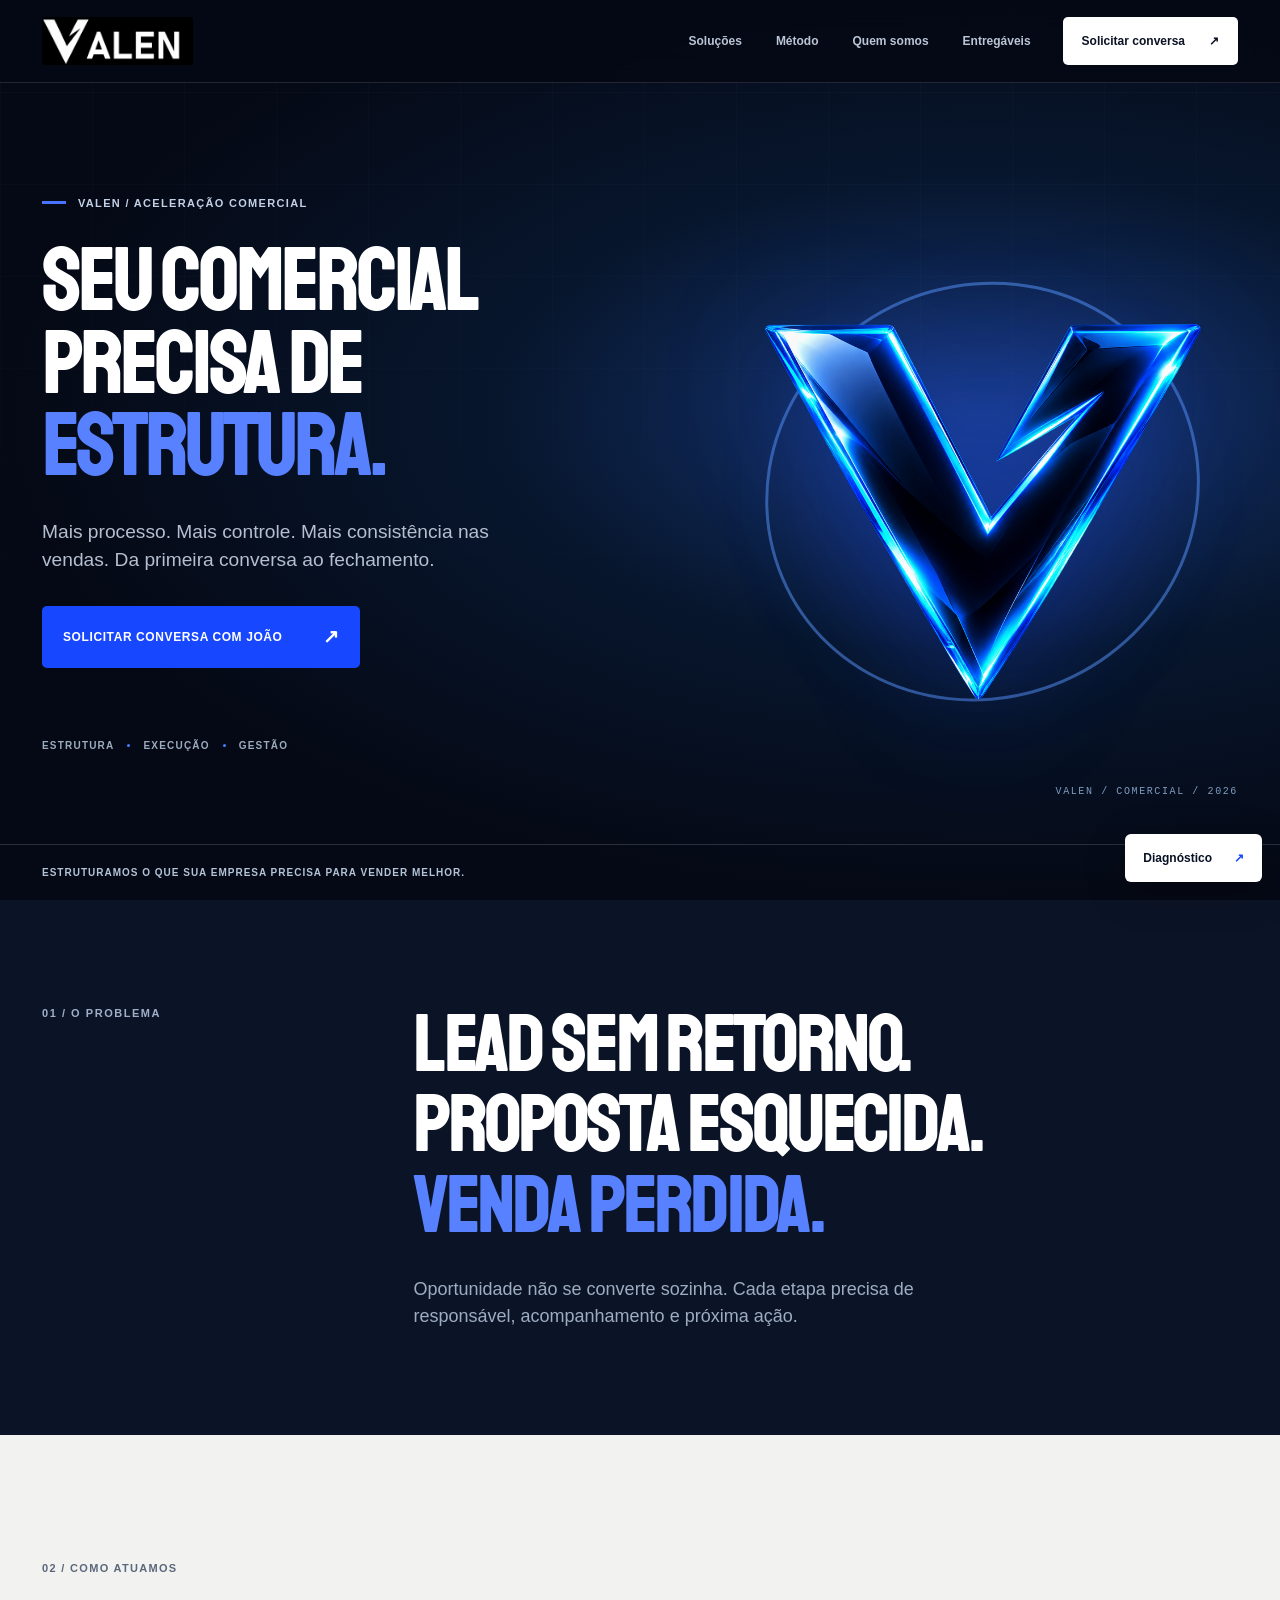
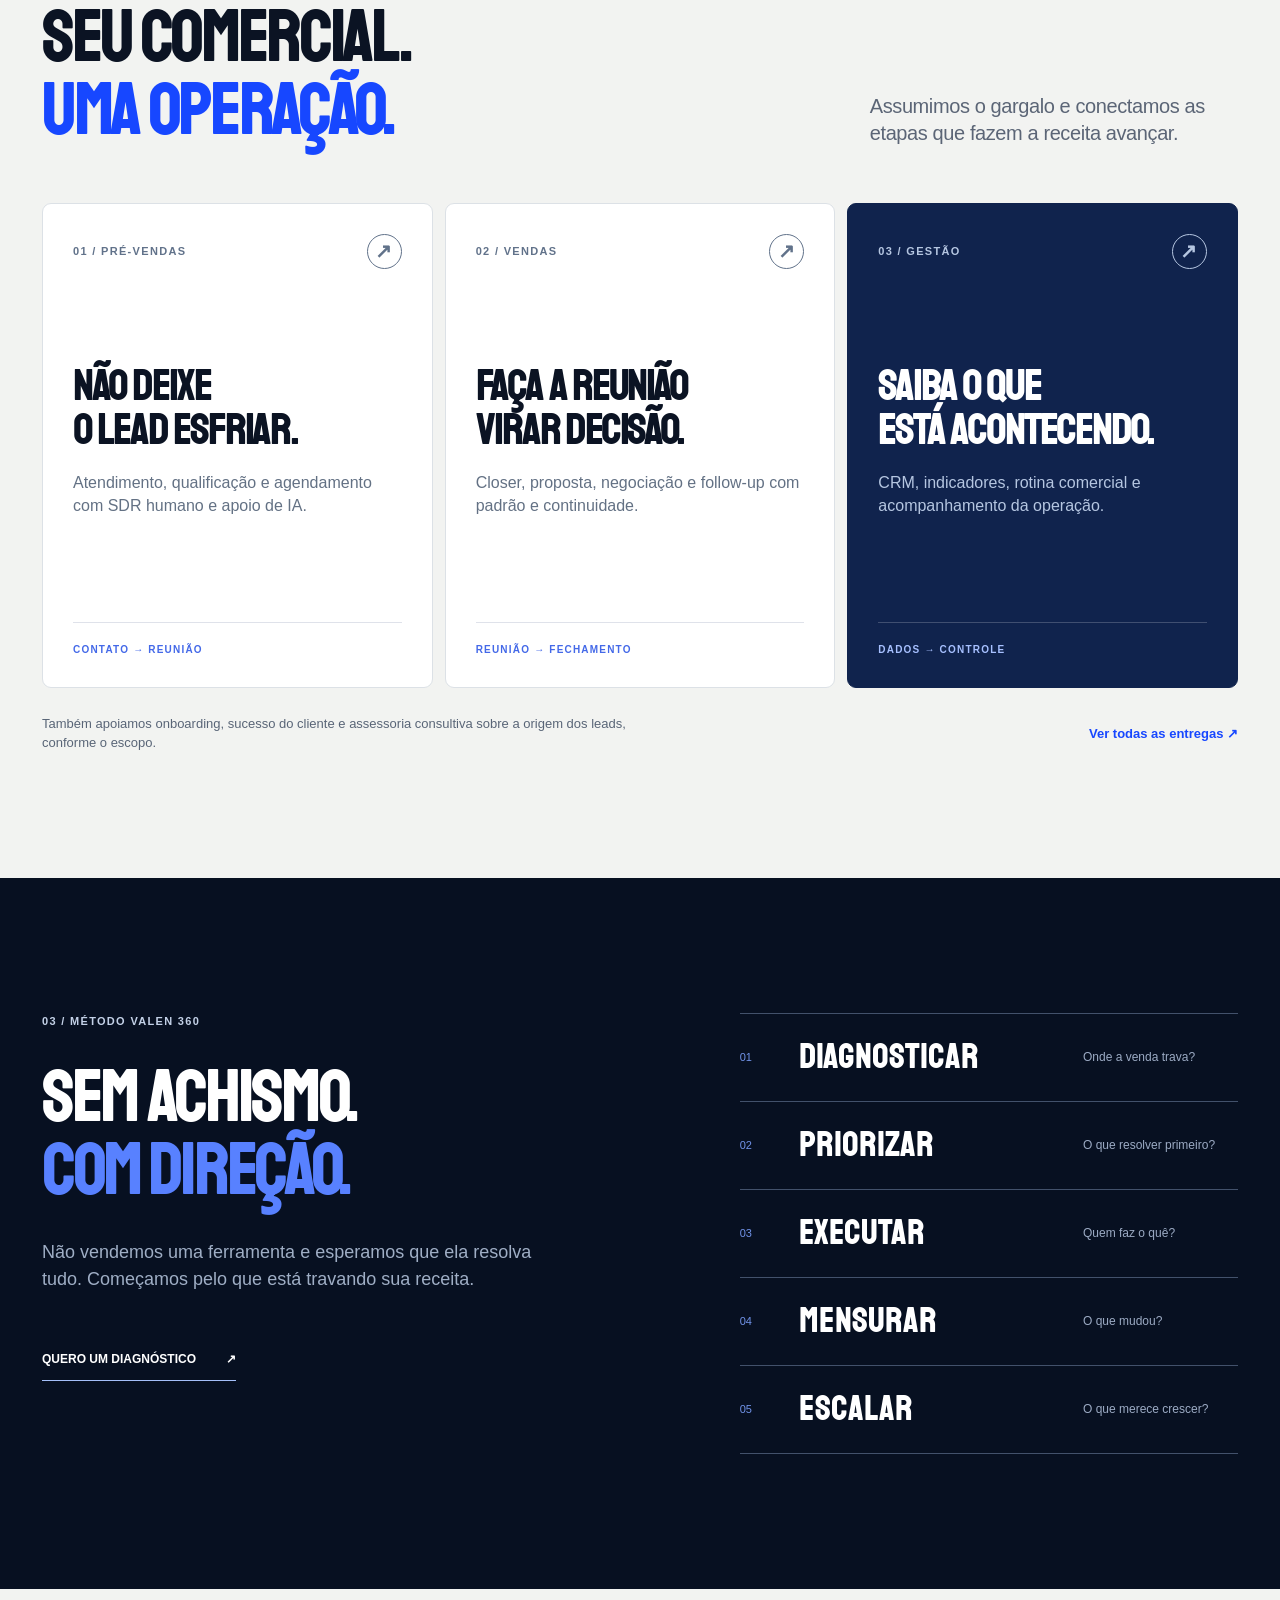
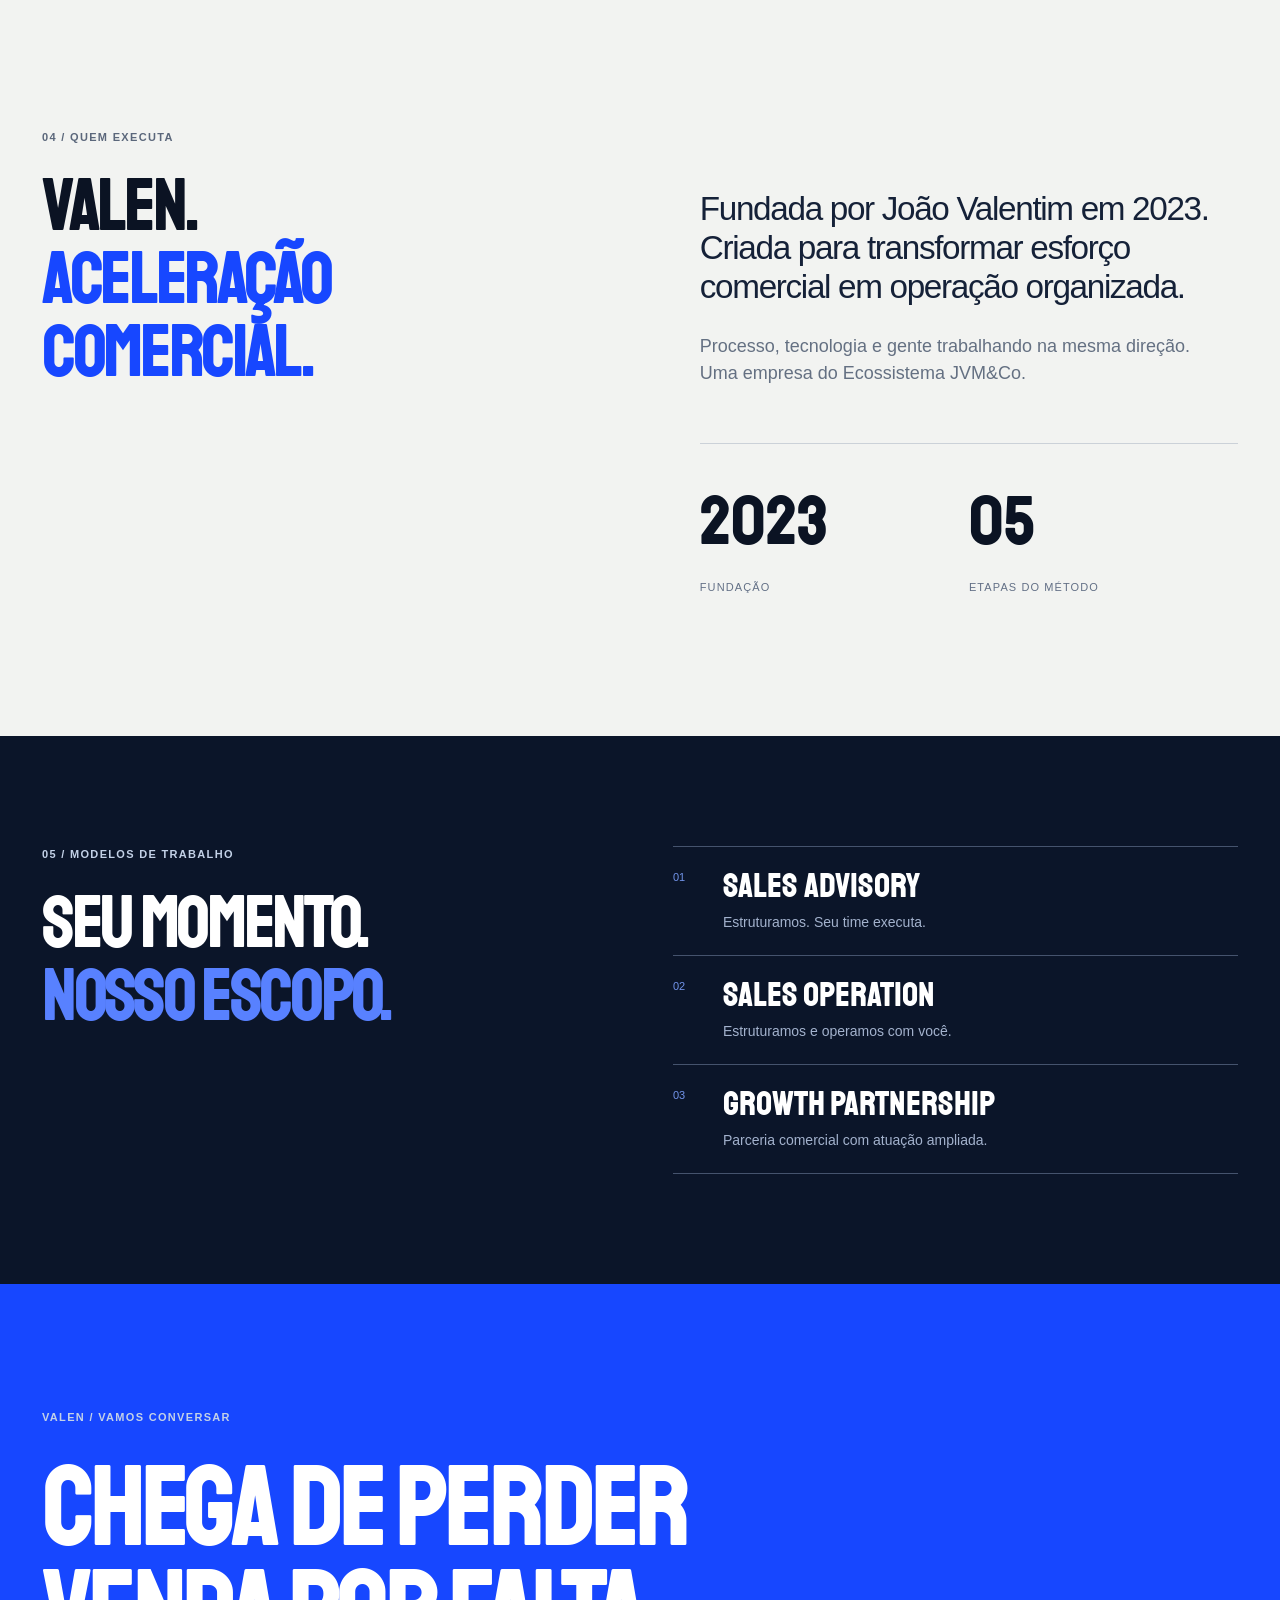
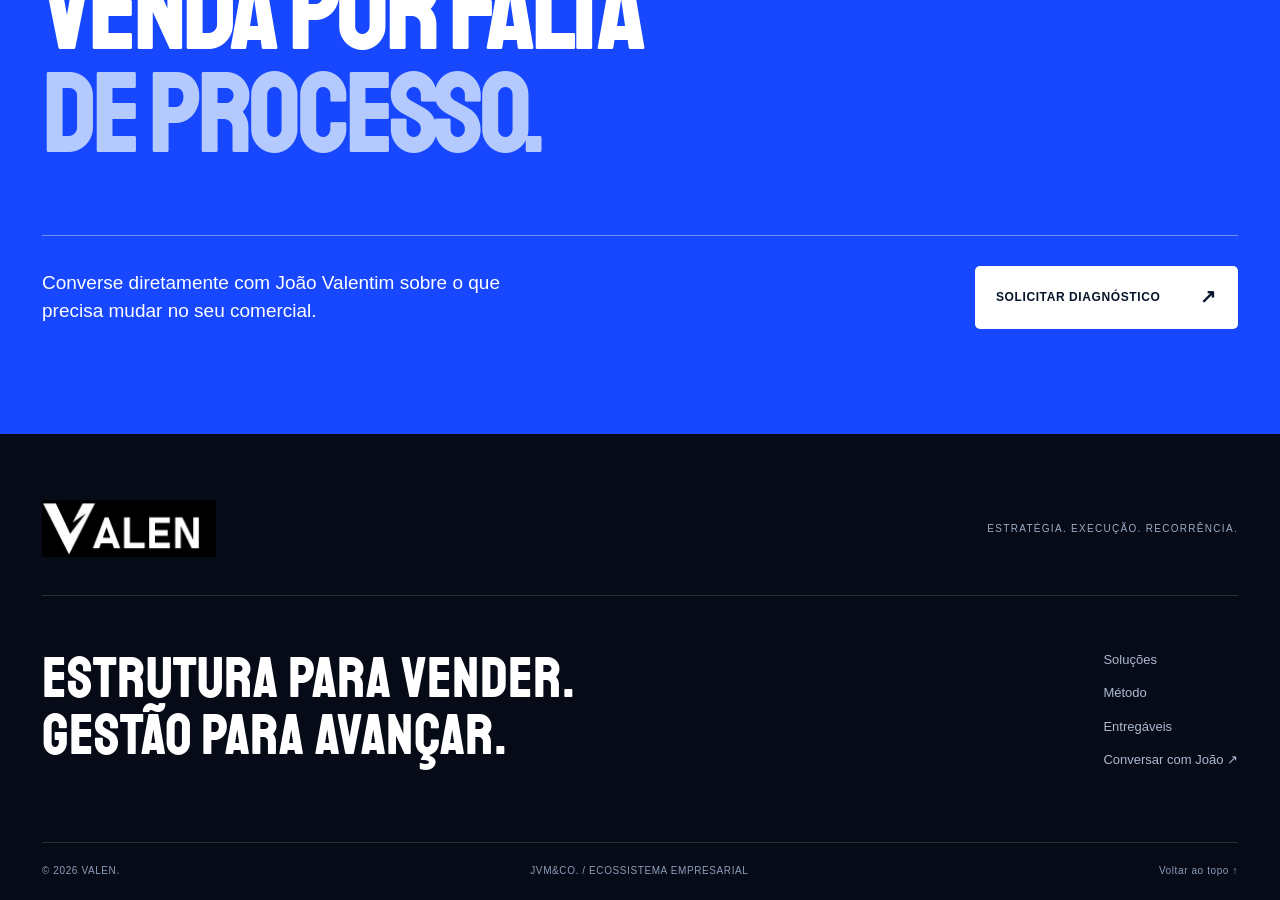
==== commit f479141e: "feat: finalize concise commercial Valen homepage and CTAs" ====
--- a/index.html
+++ b/index.html
@@ -6,7 +6,7 @@
 <link rel="icon" href="/assets/favicon.png" type="image/png"><link rel="apple-touch-icon" href="/assets/favicon.png">
 <link rel="preload" href="/assets/fonts/display-bold.woff2" as="font" type="font/woff2" crossorigin>
 <link rel="preload" as="image" href="/assets/valen-v-3d.webp">
-<link rel="stylesheet" href="/styles.css?v=atlas-agency-final-1123">
+<link rel="stylesheet" href="/styles.css?v=valen-final-1123-b">
 <title>Valen — Estruturação comercial para vender com consistência</title>
 <meta property="og:type" content="website"><meta property="og:locale" content="pt_BR">
 <meta property="og:site_name" content="Valen"><meta property="og:url" content="https://www.valengrupo.com.br/">
@@ -20,7 +20,7 @@
 <header class="site-header"><div class="container header-inner">
 <a class="brand" href="/" aria-label="Valen — início"><img src="/assets/valen-logo-final.png" alt="Valen" width="240" height="135"></a>
 <nav id="main-nav" aria-label="Navegação"><a href="#solucoes">Soluções</a><a href="#metodo">Método</a><a href="#valen">Quem somos</a><a href="/entregaveis">Entregáveis</a></nav>
-<a class="header-cta whatsapp-intent" href="/diagnostico">Falar com João <span aria-hidden="true">↗</span></a>
+<a class="header-cta whatsapp-intent" href="/diagnostico">Solicitar conversa <span aria-hidden="true">↗</span></a>
 <button class="menu-toggle" aria-expanded="false" aria-controls="main-nav" aria-label="Abrir menu"><span></span><span></span></button>
 </div></header>
 <main id="conteudo">
@@ -29,9 +29,9 @@
  <div class="container hero-grid">
   <div class="hero-content">
    <p class="eyebrow"><span class="eyebrow-mark"></span> VALEN / ACELERAÇÃO COMERCIAL</p>
-   <h1>Seu comercial<br>vende menos<br><em>do que poderia?</em></h1>
-   <p class="hero-sub">Pode não ser falta de clientes. Pode ser falta de processo entre o primeiro contato e o fechamento.</p>
-   <a class="btn btn-primary whatsapp-intent" href="/diagnostico"><span>Falar com João Valentim</span><b>↗</b></a>
+   <h1>Seu comercial<br>precisa de<br><em>estrutura.</em></h1>
+   <p class="hero-sub">Mais processo. Mais controle. Mais consistência nas vendas. Da primeira conversa ao fechamento.</p>
+   <a class="btn btn-primary whatsapp-intent" href="/diagnostico"><span>Solicitar conversa com João</span><b>↗</b></a>
    <div class="hero-counter"><span>ESTRUTURA</span><i></i><span>EXECUÇÃO</span><i></i><span>GESTÃO</span></div>
   </div>
   <div class="hero-art" aria-label="Símbolo tridimensional da Valen"><div class="art-ring" aria-hidden="true"></div><img src="/assets/valen-v-3d.webp" alt="Símbolo V da Valen" width="900" height="900" fetchpriority="high"><span class="art-code">VALEN / COMERCIAL / 2026</span></div>
@@ -59,9 +59,9 @@
  <div class="agency-copy"><p class="agency-lead">Fundada por João Valentim em 2023. Criada para transformar esforço comercial em operação organizada.</p><p>Processo, tecnologia e gente trabalhando na mesma direção. Uma empresa do Ecossistema JVM&Co.</p><div class="agency-facts"><div><b>2023</b><span>FUNDAÇÃO</span></div><div><b>05</b><span>ETAPAS DO MÉTODO</span></div></div></div>
 </div></section>
 <section class="offer"><div class="container offer-grid"><div><p class="eyebrow">05 / MODELOS DE TRABALHO</p><h2>Seu momento.<br><em>Nosso escopo.</em></h2></div><div class="offer-list"><div><span>01</span><strong>Sales Advisory</strong><small>Estruturamos. Seu time executa.</small></div><div><span>02</span><strong>Sales Operation</strong><small>Estruturamos e operamos com você.</small></div><div><span>03</span><strong>Growth Partnership</strong><small>Parceria comercial com atuação ampliada.</small></div></div></div></section>
-<section class="closing" id="contato"><div class="container"><p class="eyebrow">VALEN / VAMOS CONVERSAR</p><h2>Chega de perder<br>venda por falta<br><em>de processo.</em></h2><div class="closing-row"><p>Converse diretamente com João Valentim sobre o que precisa mudar no seu comercial.</p><a class="btn btn-light whatsapp-intent" href="/diagnostico"><span>Falar com João</span><b>↗</b></a></div></div></section>
+<section class="closing" id="contato"><div class="container"><p class="eyebrow">VALEN / VAMOS CONVERSAR</p><h2>Chega de perder<br>venda por falta<br><em>de processo.</em></h2><div class="closing-row"><p>Converse diretamente com João Valentim sobre o que precisa mudar no seu comercial.</p><a class="btn btn-light whatsapp-intent" href="/diagnostico"><span>Solicitar diagnóstico</span><b>↗</b></a></div></div></section>
 </main>
 <footer class="footer"><div class="container"><div class="footer-top"><a class="brand" href="/"><img src="/assets/valen-logo-final.png" alt="Valen" width="240" height="135"></a><span>ESTRATÉGIA. EXECUÇÃO. RECORRÊNCIA.</span></div><div class="footer-mid"><p>Estrutura para vender.<br>Gestão para avançar.</p><nav aria-label="Links do rodapé"><a href="#solucoes">Soluções</a><a href="#metodo">Método</a><a href="/entregaveis">Entregáveis</a><a class="whatsapp-intent" href="/diagnostico">Conversar com João ↗</a></nav></div><div class="footer-bottom"><span>© <span id="year">2026</span> VALEN.</span><span>JVM&CO. / ECOSSISTEMA EMPRESARIAL</span><a href="#inicio">Voltar ao topo ↑</a></div></div></footer>
-<a class="floating-contact whatsapp-intent" href="/diagnostico" aria-label="Falar com João Valentim">Conversar <span>↗</span></a>
+<a class="floating-contact whatsapp-intent" href="/diagnostico" aria-label="Falar com João Valentim">Diagnóstico <span>↗</span></a>
 <script src="/script.js?v=atlas-agency-final-1123" defer></script>
 </body></html>
--- a/styles.css
+++ b/styles.css
@@ -1,35 +1,42 @@
-@font-face{font-family:ValenDisplay;src:url('/assets/fonts/display-bold.woff2') format('woff2');font-display:swap;font-weight:700}
-:root{--navy:#0b1426;--ink:#111923;--blue:#1747ff;--paper:#f7f7f4;--muted:#697384;--line:#e1e4e7}
-*{box-sizing:border-box}
-html{scroll-behavior:smooth;scroll-padding-top:94px}
-body{margin:0;font-family:Arial,Helvetica,sans-serif;font-size:16px;line-height:1.5;color:var(--ink);background:var(--paper);-webkit-font-smoothing:antialiased}
-body.nav-open{overflow:hidden}
-a{text-decoration:none;color:inherit}button{font:inherit;cursor:pointer}
-img{max-width:100%;height:auto;display:block}
-a:focus-visible,button:focus-visible{outline:3px solid var(--blue);outline-offset:4px}
-h1,h2,h3,p{margin:0}h1,h2,h3{line-height:1.05;letter-spacing:-.045em}
-.container{width:min(1376px,calc(100% - 104px));margin-inline:auto}
-.skip-link{position:fixed;z-index:1001;top:-70px;left:16px;background:#fff;padding:14px}.skip-link:focus{top:14px}
-.site-header{height:84px;position:sticky;top:0;z-index:100;background:rgba(247,247,244,.97);border-bottom:1px solid var(--line);backdrop-filter:blur(12px)}
-.header-inner{height:100%;width:min(1376px,calc(100% - 104px));margin:auto;display:flex;align-items:center;justify-content:space-between;gap:25px}
-.brand-link,.footer-brand{display:inline-flex;align-items:center;width:132px;height:55px;flex-shrink:0}
-.brand-link img,.footer-brand img{width:132px;height:55px;object-fit:contain;object-position:left;filter:brightness(0)}
-.site-header nav{display:flex;gap:33px;align-items:center;font-size:13px;font-weight:700;letter-spacing:.01em}.site-header nav a:hover,.footer a:hover{color:var(--blue)}
-.header-cta{display:inline-flex;gap:35px;align-items:center;background:var(--blue);color:white;padding:15px 18px;border-radius:3px;font-size:12px;font-weight:700;white-space:nowrap}.header-cta:hover{background:#0a36d2}.menu-toggle{display:none}
-.eyebrow{font-weight:700;font-size:11px;letter-spacing:.12em;text-transform:uppercase;color:#b7c7e0;display:flex;align-items:center;gap:12px}.eyebrow .line{width:24px;height:2px;background:var(--blue)}.dark-eyebrow{color:#68758a}
-.btn{display:inline-flex;align-items:center;justify-content:space-between;gap:38px;min-height:54px;padding:16px 19px;border-radius:3px;font-weight:700;font-size:13px;transition:background .2s,transform .2s}.btn:hover{transform:translateY(-2px)}.btn-blue{background:var(--blue);color:#fff}.btn-blue:hover{background:#092fd1}.btn-white{background:#fff;color:var(--navy)}.btn-white:hover{background:#e5e9ff}.under-link{font-size:13px;font-weight:700;border-bottom:1px solid currentColor;padding-bottom:7px;display:inline-flex;align-items:center;gap:35px}.under-link:hover{color:var(--blue)}
-.hero{background:var(--paper);min-height:760px;display:flex;align-items:center}.hero-grid{display:grid;grid-template-columns:1.02fr .98fr;gap:5.5vw;align-items:center;padding-top:80px;padding-bottom:80px}.hero-copy{padding:40px 0}.hero h1{font-family:ValenDisplay,Impact,'Arial Narrow',Arial,sans-serif;text-transform:uppercase;font-size:clamp(58px,6.35vw,112px);line-height:.97;letter-spacing:-.048em;margin:27px 0}.hero h1 em{font-style:normal;color:var(--blue)}.hero-lead{font-size:clamp(18px,1.55vw,23px);line-height:1.37;color:#485465;max-width:610px}.hero-actions{display:flex;gap:30px;align-items:center;margin-top:40px;flex-wrap:wrap}.hero-meta{display:flex;gap:16px;flex-wrap:wrap;margin-top:110px;font-size:10px;font-weight:700;letter-spacing:.1em;color:#828d99}.hero-meta span:not(:last-child):after{content:' /';margin-left:16px;color:#c3c8cb}
-.hero-visual{min-width:0}.visual-frame{background:#0b1426;color:#fff;min-height:620px;display:flex;flex-direction:column;position:relative;overflow:hidden}.visual-top,.visual-bottom{display:flex;justify-content:space-between;align-items:center;font-weight:700;text-transform:uppercase;letter-spacing:.11em;font-size:10px;padding:25px 28px}.visual-top{color:#adc1e4}.visual-bottom{color:#fff;font-size:13px}.small-index{color:#90a5c2;font-size:10px}.visual-art{position:relative;flex:1;min-height:490px;background:linear-gradient(145deg,#101f3a,#071126 85%);display:grid;place-items:center;overflow:hidden}.visual-art:before{content:'V / VALEN';position:absolute;left:-12px;top:44%;transform:rotate(-90deg);font:700 10px Arial;letter-spacing:.26em;color:#8096b7;opacity:.65}.visual-art:after{content:'';position:absolute;inset:auto 10% 12% 10%;height:1px;background:#345da0}.visual-art img{width:min(89%,610px);filter:drop-shadow(0 30px 38px rgba(0,17,94,.5));transform:translateY(5%)}.visual-note{font-size:10px;font-weight:700;letter-spacing:.15em;color:#778493;text-align:right;margin-top:13px}
-.statement{background:var(--navy);color:#fff;padding:108px 0 116px}.statement-inner{display:grid;grid-template-columns:1fr 2fr;gap:8vw;align-items:start}.statement p{text-transform:uppercase;color:#90a8c6;font-size:12px;letter-spacing:.12em;font-weight:700;padding-top:14px}.statement h2{font-family:ValenDisplay,Impact,Arial,sans-serif;text-transform:uppercase;font-size:clamp(46px,5.4vw,84px);max-width:870px}.statement h2 span{color:#4d73ff}
-.section-space{padding:132px 0}.section-heading{display:flex;justify-content:space-between;align-items:end;gap:10%;margin-bottom:56px}.section-heading h2,.about h2,.approach h2,.results h2,.final-cta h2{font-family:ValenDisplay,Impact,Arial,sans-serif;text-transform:uppercase;font-size:clamp(42px,5.3vw,82px);line-height:1;letter-spacing:-.035em}.section-heading h2{margin-top:24px}.section-heading>p{max-width:380px;color:var(--muted);font-size:17px;line-height:1.6;padding-bottom:6px}
-.services-grid{display:grid;grid-template-columns:repeat(3,minmax(0,1fr));gap:1px;background:#d8dfe8;border:1px solid #d8dfe8}.service-card{display:flex;flex-direction:column;min-height:365px;padding:32px;background:#fff;transition:background .2s}.service-card:hover{background:#f0f4ff}.service-card.featured{background:#102040;color:white}.service-card.featured:hover{background:#182d57}.service-top{display:flex;justify-content:space-between;font-size:12px;font-weight:700;color:#6c7789}.service-icon{border:1px solid #d6dce5;width:36px;height:36px;border-radius:50%;display:grid;place-items:center;font-size:18px;color:var(--blue)}.service-card h3{font-family:ValenDisplay,Arial,sans-serif;text-transform:uppercase;font-size:clamp(27px,2.5vw,39px);margin:62px 0 16px}.service-card p{font-size:15px;color:#6c7583;line-height:1.52;max-width:355px}.service-tag{margin-top:auto;padding-top:30px;font-size:10px;font-weight:700;letter-spacing:.09em;text-transform:uppercase;color:var(--blue)}.service-card.featured .service-top,.service-card.featured p{color:#b4c2dd}.service-card.featured .service-tag{color:#8da9ff}.section-foot{display:flex;justify-content:space-between;gap:20px;align-items:center;margin-top:26px;color:#697384;font-size:12px}
-.about{background:#eef0f2}.about-grid{display:grid;grid-template-columns:1fr 1fr;gap:9%}.about h2{margin-top:24px}.about h2 em{color:var(--blue);font-style:normal}.about-copy{padding-top:15px}.about-copy>p{color:#5a6674;font-size:17px;line-height:1.6;margin:0 0 23px}.about-copy .lead-text{font-size:clamp(24px,2.5vw,39px);line-height:1.24;letter-spacing:-.04em;color:#172236}.about-facts{border-top:1px solid #cbd0d5;margin-top:47px;padding-top:27px;display:grid;grid-template-columns:1fr 1fr;gap:20px}.about-facts div{display:flex;flex-direction:column;gap:8px}.about-facts strong{font-family:ValenDisplay,Arial,sans-serif;font-size:58px;line-height:1}.about-facts span{font-size:10px;letter-spacing:.08em;color:#738090;font-weight:700}
-.method{background:var(--navy);color:white}.method .section-heading h2{max-width:800px}.method .section-heading>p{color:#a8b6cb}.method-list{border-top:1px solid #46516a}.method-list>div{display:grid;grid-template-columns:90px 1fr 1fr;align-items:center;gap:28px;padding:26px 0;border-bottom:1px solid #46516a}.step-number{font-size:11px;color:#88a1c7;font-weight:700}.method-list h3{font-family:ValenDisplay,Arial,sans-serif;text-transform:uppercase;font-size:clamp(29px,3vw,46px)}.method-list p{color:#9caec7;font-size:15px;max-width:350px}.method-list>div:hover h3{color:#7295ff}
-.approach{background:#fff}.approach-grid{display:grid;grid-template-columns:.85fr 1.15fr;gap:12%}.approach-left h2{margin-top:24px;max-width:550px}.approach-left>p:not(.eyebrow){margin:26px 0 32px;color:#647080;font-size:17px;max-width:460px}.approach-list{border-top:1px solid #cdd5dd}.approach-list article{padding:26px 0 29px;border-bottom:1px solid #cdd5dd}.approach-list article>span{color:var(--blue);font-size:11px;font-weight:700;letter-spacing:.1em}.approach-list h3{font-family:ValenDisplay,Arial,sans-serif;text-transform:uppercase;font-size:clamp(32px,3vw,48px);margin:12px 0}.approach-list p{color:#697384;max-width:450px}
-.results{background:#e9edf2}.results-grid{display:grid;grid-template-columns:1fr 1fr;gap:12%}.results h2{margin-top:26px}.results-items{border-top:1px solid #c6cdd5}.results-items>div{padding:24px 0;border-bottom:1px solid #c6cdd5;display:grid;grid-template-columns:42px 1fr;column-gap:18px}.results-items span{font-size:11px;color:var(--blue);font-weight:700}.results-items strong{font-size:24px;letter-spacing:-.03em}.results-items p{grid-column:2;color:#697384;margin-top:9px;font-size:15px}
-.final-cta{background:var(--blue);color:#fff;padding:110px 0 100px}.final-inner h2{max-width:1120px;font-size:clamp(54px,7.5vw,116px);margin:25px 0 55px}.final-actions{border-top:1px solid #ffffff77;padding-top:28px;display:flex;justify-content:space-between;gap:35px;align-items:center}.final-actions p{font-size:20px;max-width:530px}
-.footer{background:#090f1b;color:white;padding:62px 0 24px}.footer-top{display:flex;justify-content:space-between;align-items:center;border-bottom:1px solid #303845;padding-bottom:30px}.footer-brand img{filter:none}.footer-top span{font-size:10px;letter-spacing:.13em;color:#9fabc0}.footer-middle{padding:58px 0 85px;display:flex;justify-content:space-between;gap:40px}.footer-middle>div{max-width:540px}.footer-middle p{font-family:ValenDisplay,Arial,sans-serif;font-size:clamp(27px,3vw,44px);text-transform:uppercase;line-height:1.06;margin-bottom:35px}.footer-middle>div>a{color:#9aafff;border-bottom:1px solid;padding-bottom:8px}.footer-middle nav{display:flex;flex-direction:column;align-items:start;gap:12px;font-size:13px;color:#b6c2d5}.footer-bottom{border-top:1px solid #303845;padding-top:23px;display:flex;justify-content:space-between;gap:20px;color:#94a0b2;font-size:11px}
-@media(max-width:1100px){.container,.header-inner{width:calc(100% - 60px)}.site-header nav{gap:18px}.hero-grid{gap:3vw}.hero h1{font-size:clamp(51px,6.5vw,88px)}.visual-frame{min-height:540px}.visual-art{min-height:400px}.service-card{padding:24px}.service-card h3{margin-top:50px}}
-@media(max-width:820px){.site-header{height:70px}.container,.header-inner{width:calc(100% - 38px)}.header-inner{gap:14px}.brand-link{width:110px}.brand-link img{width:110px}.menu-toggle{display:flex;flex-direction:column;justify-content:center;gap:6px;background:none;border:0;padding:12px;order:3;z-index:102}.menu-toggle span{display:block;width:23px;height:2px;background:#121a29;transition:transform .2s}.menu-toggle[aria-expanded=true] span:first-child{transform:translateY(4px) rotate(45deg)}.menu-toggle[aria-expanded=true] span:last-child{transform:translateY(-4px) rotate(-45deg)}.site-header nav{display:none;position:absolute;top:70px;left:0;right:0;background:var(--paper);border-bottom:1px solid #cbd1d9;box-shadow:0 20px 40px #0002;padding:25px 19px;flex-direction:column;align-items:stretch;gap:0}.site-header nav.is-open{display:flex}.site-header nav a{padding:13px 0;font-size:17px}.header-cta{margin-left:auto;padding:12px;font-size:11px;gap:12px}.hero{min-height:0}.hero-grid{grid-template-columns:1fr;gap:25px;padding-top:50px;padding-bottom:65px}.hero-copy{padding:0}.hero h1{font-size:clamp(49px,9vw,80px);max-width:730px}.hero-lead{max-width:600px}.hero-meta{margin-top:50px}.hero-visual{width:100%;max-width:680px;margin:auto}.visual-frame{min-height:440px}.visual-art{min-height:310px}.statement-inner{grid-template-columns:1fr;gap:20px}.statement{padding:80px 0}.section-space{padding:90px 0}.section-heading{display:block}.section-heading>p{margin-top:23px;max-width:620px}.services-grid{grid-template-columns:repeat(2,minmax(0,1fr))}.about-grid,.approach-grid,.results-grid{grid-template-columns:1fr;gap:45px}.method-list>div{grid-template-columns:48px 1fr;gap:12px}.method-list p{grid-column:2;max-width:650px}.approach-left h2{max-width:750px}.results-grid{gap:35px}}
-@media(max-width:520px){.container,.header-inner{width:calc(100% - 32px)}.header-cta{padding:11px 10px;font-size:10px;gap:8px}.hero-grid{padding-top:38px;padding-bottom:56px}.hero h1{font-size:clamp(42px,11.2vw,64px);margin:22px 0}.hero-lead{font-size:17px}.hero-actions{align-items:stretch;flex-direction:column;gap:23px;margin-top:28px}.hero-actions .btn{width:100%}.hero-meta{margin-top:44px;gap:8px}.hero-meta span{font-size:9px}.hero-meta span:not(:last-child):after{margin-left:8px}.visual-frame{min-height:360px}.visual-art{min-height:260px}.visual-top,.visual-bottom{padding:17px}.visual-art img{width:90%}.statement h2{font-size:clamp(43px,10.4vw,65px)}.section-space{padding:70px 0}.section-heading h2,.about h2,.approach h2,.results h2{font-size:clamp(40px,10.1vw,58px)}.services-grid{grid-template-columns:1fr}.service-card{min-height:305px}.service-card h3{margin-top:38px}.section-foot{align-items:flex-start;flex-direction:column;gap:19px}.about-facts strong{font-size:45px}.method-list h3{font-size:32px}.method-list>div{padding:21px 0}.final-cta{padding:80px 0}.final-inner h2{font-size:clamp(46px,11vw,72px);margin:20px 0 35px}.final-actions{align-items:flex-start;flex-direction:column}.final-actions .btn{width:100%}.footer-top,.footer-middle,.footer-bottom{align-items:flex-start;flex-direction:column;gap:20px}.footer-middle{padding:50px 0}.footer-top span{line-height:1.5}.footer-bottom{gap:12px}}
-@media(prefers-reduced-motion:reduce){html{scroll-behavior:auto}*{transition:none!important}}
+@font-face{font-family:ValenDisplay;src:url('/assets/fonts/display-bold.woff2') format('woff2');font-weight:700;font-display:swap}
+:root{--night:#050915;--night2:#0b1325;--blue:#1747ff;--paper:#f2f3f1;--muted:#9aa9c1;--ink:#0b1323}
+*{box-sizing:border-box}html{scroll-behavior:smooth;scroll-padding-top:85px}body{margin:0;background:var(--night);color:#fff;font:16px/1.5 Arial,Helvetica,sans-serif;-webkit-font-smoothing:antialiased}body.nav-open{overflow:hidden}a{color:inherit;text-decoration:none}button{font:inherit;cursor:pointer}img{display:block;max-width:100%;height:auto}h1,h2,h3,p{margin:0}h1,h2,h3{font-family:ValenDisplay,Impact,'Arial Narrow',Arial,sans-serif;text-transform:uppercase;line-height:.98;letter-spacing:-.045em}a:focus-visible,button:focus-visible{outline:3px solid #70aaff;outline-offset:4px}.skip{position:fixed;left:10px;top:-60px;padding:10px;background:#fff;color:#000;z-index:1100}.skip:focus{top:10px}
+.container{width:min(1336px,calc(100% - 84px));margin:auto}.eyebrow{display:flex;align-items:center;gap:12px;color:#c3d1e7;font-weight:700;font-size:11px;letter-spacing:.12em;text-transform:uppercase}.eyebrow.dark{color:#5b677b}.eyebrow-mark{width:24px;height:3px;background:#4773ff}.section-index{font-size:11px;letter-spacing:.14em;color:#a0aec7;font-weight:700}
+.site-header{position:fixed;left:0;top:0;right:0;height:83px;z-index:200;background:rgba(5,9,21,.93);border-bottom:1px solid rgba(255,255,255,.12);backdrop-filter:blur(16px)}.header-inner{display:flex;height:100%;align-items:center;gap:32px}.brand{flex:0 0 140px;width:140px;height:50px;display:flex;align-items:center;overflow:hidden}.brand img{width:140px;height:50px;object-fit:contain;object-position:left center;mix-blend-mode:screen;filter:none!important}.site-header nav{display:flex;align-items:center;gap:34px;margin-left:auto}.site-header nav a{font-size:12px;font-weight:700;color:#bbc5d5;white-space:nowrap}.site-header nav a:hover{color:#fff}.header-cta{background:#fff;color:#0c1324;padding:15px 19px;font-size:12px;font-weight:700;display:flex;align-items:center;gap:24px;border-radius:5px;white-space:nowrap}.header-cta:hover{background:#cfd9ff}.menu-toggle{display:none}
+.btn{display:inline-flex;min-height:59px;min-width:248px;gap:40px;align-items:center;justify-content:space-between;padding:17px 21px;font-size:12px;font-weight:700;border-radius:5px;text-transform:uppercase;letter-spacing:.05em;transition:transform .2s,background .2s}.btn:hover{transform:translateY(-2px)}.btn-primary{background:var(--blue);color:white}.btn-primary:hover{background:#315fff}.btn-light{background:#fff;color:#06152c}.btn b{font-size:19px}
+.hero{position:relative;min-height:800px;height:100svh;max-height:1080px;padding-top:83px;overflow:hidden;background:radial-gradient(ellipse at 77% 46%,#173779 0,#07162d 35%,#050915 70%)}.hero-lines{position:absolute;inset:0;background-image:linear-gradient(to right,rgba(255,255,255,.025) 1px,transparent 1px),linear-gradient(to bottom,rgba(255,255,255,.025) 1px,transparent 1px);background-size:92px 92px;mask-image:linear-gradient(to bottom,black,transparent 85%);pointer-events:none}.hero-grid{height:100%;display:grid;grid-template-columns:1.12fr .88fr;align-items:center;gap:35px;position:relative;z-index:1}.hero-content{position:relative;z-index:2;padding-bottom:35px}.hero h1{font-size:clamp(61px,7vw,122px);line-height:.92;margin:29px 0 31px;max-width:850px}.hero h1 em,.thesis h2 em,.method h2 em,.agency h2 em,.offer h2 em,.closing h2 em{color:#5881ff;font-style:normal}.hero-sub{max-width:480px;font-size:clamp(17px,1.5vw,22px);color:#b5bfd0;line-height:1.42}.hero .btn{margin-top:33px}.hero-counter{display:flex;gap:13px;align-items:center;margin-top:70px;color:#9cacbf;font-size:10px;font-weight:700;letter-spacing:.12em}.hero-counter i{width:3px;height:3px;background:#497cff;border-radius:50%}.hero-art{height:min(610px,68vh);position:relative;display:grid;place-items:center;isolation:isolate}.hero-art:before{content:'';position:absolute;inset:8%;border-radius:50%;background:radial-gradient(circle,#214ce755,transparent 65%);filter:blur(35px)}.hero-art img{position:relative;z-index:2;width:100%;height:100%;object-fit:contain;filter:drop-shadow(0 20px 60px #194eff33)}.art-ring{position:absolute;z-index:1;width:86%;height:68%;border:3px solid rgba(90,151,255,.5);border-radius:50%;transform:rotate(-26deg);animation:spin 22s linear infinite}.art-code{position:absolute;bottom:0;right:0;font:10px Consolas,monospace;letter-spacing:.16em;color:#7f9bbf}.hero-bottomline{position:absolute;bottom:0;left:0;right:0;border-top:1px solid #ffffff26;display:flex;justify-content:space-between;align-items:center;padding:20px max(42px,calc((100vw - 1336px)/2));font-size:10px;font-weight:700;letter-spacing:.1em;color:#b3c3d8}.hero-bottomline a{color:#fff}.hero-bottomline a span{margin-left:12px}
+.thesis{background:#0b1427;padding:105px 0}.thesis-grid{display:grid;grid-template-columns:.32fr 1fr;gap:9%;align-items:start}.thesis h2{font-size:clamp(45px,6.4vw,104px)}.thesis p{font-size:18px;color:#9eacc2;max-width:600px;line-height:1.5;margin-top:30px}
+.solutions{background:var(--paper);color:var(--ink);padding:125px 0}.section-top{display:grid;grid-template-columns:1fr .52fr;gap:10%;align-items:end;margin-bottom:56px}.section-top h2,.agency h2,.method h2,.offer h2,.closing h2{font-size:clamp(48px,5.8vw,96px);margin-top:25px}.section-top h2 em{font-style:normal;color:var(--blue)}.section-top>p{font-size:20px;line-height:1.35;letter-spacing:-.02em;color:#5b6576;max-width:390px}.solutions-grid{display:grid;grid-template-columns:repeat(3,minmax(0,1fr));gap:12px}.solution-card{min-height:485px;background:#fff;border:1px solid #dce1e6;border-radius:9px;padding:30px;display:flex;flex-direction:column;transition:transform .28s,border-color .28s}.solution-card:hover{transform:translateY(-6px);border-color:#7797fc}.solution-card.emphasis{background:#10234d;color:#fff;border-color:#10234d}.card-top{display:flex;justify-content:space-between;align-items:center;color:#61728a;font-weight:700;font-size:11px;letter-spacing:.12em}.card-top span:last-child{border:1px solid currentColor;border-radius:50%;width:35px;height:35px;display:grid;place-items:center;font-size:20px}.solution-card h3{font-size:clamp(34px,3.5vw,57px);margin-top:95px}.solution-card p{color:#637184;font-size:16px;line-height:1.48;margin-top:19px;max-width:350px}.solution-card.emphasis .card-top,.solution-card.emphasis p{color:#b5c6e1}.card-foot{margin-top:auto;border-top:1px solid #dfe2ea;padding-top:19px;font-size:10px;font-weight:700;letter-spacing:.12em;color:#4469e8}.solution-card.emphasis .card-foot{border-color:#ffffff33;color:#a7c0ff}.solutions-bottom{display:flex;align-items:center;justify-content:space-between;gap:40px;margin-top:26px;color:#596577;font-size:13px}.solutions-bottom p{max-width:640px}.solutions-bottom a{color:var(--blue);font-weight:700;white-space:nowrap}
+.method{background:#071021;padding:135px 0}.method-grid{display:grid;grid-template-columns:1fr .88fr;gap:11%}.method h2{margin:32px 0}.method-left>p:not(.eyebrow){font-size:18px;color:#9faec5;max-width:500px;line-height:1.5}.outline-link{display:inline-flex;border-bottom:1px solid #a5c0fa;padding:12px 0;gap:30px;align-items:center;margin-top:45px;font-size:12px;font-weight:700;text-transform:uppercase}.method-steps{border-top:1px solid #42516b}.method-steps>div{display:grid;grid-template-columns:45px 1fr 155px;gap:14px;align-items:center;min-height:88px;border-bottom:1px solid #42516b}.method-steps span{font-size:11px;color:#7294ea}.method-steps strong{font-family:ValenDisplay,Arial,sans-serif;font-size:clamp(26px,2.8vw,43px);text-transform:uppercase}.method-steps small{color:#9cabc4;font-size:12px}
+.agency{background:#f2f3f1;color:var(--ink);padding:140px 0}.agency-grid{display:grid;grid-template-columns:1fr 1fr;gap:10%}.agency h2 em{font-style:normal;color:var(--blue)}.agency-copy{padding-top:60px}.agency-lead{font-size:clamp(25px,2.6vw,43px);line-height:1.18;letter-spacing:-.04em;color:#152138}.agency-copy>p:not(.agency-lead){margin-top:26px;font-size:18px;color:#647082;max-width:500px}.agency-facts{display:grid;grid-template-columns:1fr 1fr;border-top:1px solid #cbd1d8;margin-top:56px;padding-top:26px}.agency-facts>div{display:flex;flex-direction:column;gap:6px}.agency-facts b{font-family:ValenDisplay,Arial,sans-serif;font-size:69px}.agency-facts span{color:#637086;font-size:11px;letter-spacing:.1em}
+.offer{padding:110px 0;background:#0b1529}.offer-grid{display:grid;grid-template-columns:.95fr 1.05fr;gap:10%}.offer-list{border-top:1px solid #45536d}.offer-list>div{display:grid;grid-template-columns:42px 1fr;gap:8px;padding:22px 0;border-bottom:1px solid #45536d}.offer-list span{color:#7294ea;font-size:11px}.offer-list strong{font-family:ValenDisplay,Arial,sans-serif;font-size:35px;line-height:1;text-transform:uppercase}.offer-list small{grid-column:2;color:#a3b2cd;font-size:14px}
+.closing{background:#1747ff;padding:125px 0 105px}.closing h2{font-size:clamp(65px,9vw,156px);line-height:.9;margin:32px 0 67px}.closing h2 em{color:#b4caff}.closing-row{border-top:1px solid #ffffff66;padding-top:30px;display:flex;justify-content:space-between;align-items:center;gap:30px}.closing-row p{font-size:19px;max-width:520px}
+.footer{background:#060b17;padding:66px 0 22px}.footer-top{display:flex;justify-content:space-between;align-items:center;border-bottom:1px solid #ffffff24;padding-bottom:38px}.footer-top>span{color:#9dadc7;font-size:10px;letter-spacing:.13em}.footer-mid{display:flex;justify-content:space-between;align-items:start;gap:60px;padding:54px 0 72px}.footer-mid p{font-family:ValenDisplay,Arial,sans-serif;text-transform:uppercase;font-size:clamp(34px,4.5vw,70px);line-height:.99}.footer-mid nav{display:flex;flex-direction:column;align-items:start;gap:14px;color:#aebad2;font-size:13px}.footer-mid a:hover{color:#fff}.footer-bottom{border-top:1px solid #ffffff22;padding-top:20px;display:flex;justify-content:space-between;color:#8d9db9;font-size:10px;letter-spacing:.06em;gap:12px}.floating-contact{position:fixed;right:18px;bottom:18px;z-index:110;display:flex;gap:22px;align-items:center;background:#fff;color:#071124;box-shadow:0 10px 38px #0004;padding:15px 18px;border-radius:6px;font-size:12px;font-weight:700}.floating-contact span{color:var(--blue)}
+@keyframes spin{from{transform:rotate(-26deg)}to{transform:rotate(334deg)}}
+@media(max-width:1120px){.site-header nav{gap:18px}.container{width:calc(100% - 56px)}.hero h1{font-size:clamp(56px,7vw,91px)}.method-steps>div{grid-template-columns:35px 1fr}.method-steps small{grid-column:2;margin-top:-10px}.solution-card{padding:23px}}
+@media(max-width:820px){.container{width:calc(100% - 36px)}.site-header{height:70px}.header-inner{gap:10px}.brand{flex-basis:116px;width:116px;height:46px}.brand img{width:116px;height:46px}.site-header nav{display:none;position:absolute;top:70px;left:0;right:0;background:#081226;flex-direction:column;align-items:stretch;padding:17px 20px 23px;gap:0;border-bottom:1px solid #ffffff33;box-shadow:0 20px 40px #0005}.site-header nav.is-open{display:flex}.site-header nav a{font-size:17px;padding:13px 0}.header-cta{margin-left:auto;padding:11px;font-size:11px;gap:7px}.menu-toggle{display:flex;flex-direction:column;gap:6px;align-items:center;justify-content:center;border:0;background:none;width:38px;height:38px;padding:8px}.menu-toggle span{width:22px;height:2px;background:#fff;transition:transform .2s}.menu-toggle[aria-expanded=true] span:first-child{transform:translateY(4px) rotate(45deg)}.menu-toggle[aria-expanded=true] span:last-child{transform:translateY(-4px) rotate(-45deg)}.hero{height:auto;max-height:none;min-height:0;padding-top:70px}.hero-grid{grid-template-columns:1fr;gap:8px;padding-top:95px;padding-bottom:75px}.hero h1{font-size:clamp(50px,10vw,83px)}.hero-sub{max-width:600px}.hero-counter{margin-top:42px}.hero-art{height:440px;width:min(100%,570px);margin:0 auto}.hero-bottomline{position:relative;padding:16px 18px;gap:20px}.thesis-grid,.section-top,.method-grid,.agency-grid,.offer-grid{grid-template-columns:1fr;gap:35px}.section-top>p{max-width:600px}.solutions-grid{grid-template-columns:1fr 1fr}.solutions,.method,.agency,.offer,.closing{padding:95px 0}.solution-card{min-height:410px}.solution-card h3{margin-top:55px}.thesis{padding:80px 0}.agency-copy{padding-top:0}}
+@media(max-width:540px){.container{width:calc(100% - 32px)}.header-cta{font-size:10px}.hero-grid{padding-top:60px;padding-bottom:52px}.hero h1{font-size:clamp(46px,11.4vw,64px);line-height:.94}.hero-sub{font-size:17px}.hero .btn{width:100%}.hero-counter{gap:8px;font-size:9px;flex-wrap:wrap}.hero-art{height:310px}.hero-bottomline{font-size:9px}.hero-bottomline>span{max-width:230px}.thesis h2{font-size:clamp(45px,11vw,65px)}.thesis p{font-size:16px}.solutions,.method,.agency,.offer,.closing{padding:70px 0}.section-top h2,.method h2,.agency h2,.offer h2{font-size:clamp(47px,11vw,65px)}.section-top>p{font-size:17px}.solutions-grid{grid-template-columns:1fr}.solution-card{min-height:335px;padding:25px}.solution-card h3{font-size:clamp(34px,9vw,46px);margin-top:40px}.solutions-bottom{align-items:flex-start;flex-direction:column;gap:15px}.method-steps strong{font-size:29px}.agency-copy .agency-lead{font-size:26px}.agency-facts b{font-size:50px}.offer-list strong{font-size:30px}.closing h2{font-size:clamp(59px,14vw,86px)}.closing-row{align-items:flex-start;flex-direction:column}.closing-row .btn{width:100%}.footer-top,.footer-mid,.footer-bottom{flex-direction:column;align-items:flex-start;gap:20px}.footer-mid{padding:45px 0}.footer-top>span{line-height:1.6}.floating-contact{padding:12px 15px}}
+@media(prefers-reduced-motion:reduce){html{scroll-behavior:auto}.art-ring{animation:none!important}*{transition:none!important}}
+
+
+/* Valen final polish — Atlas-inspired composition with official Valen identity */
+.site-header .brand,.footer .brand{position:relative;isolation:isolate;flex-shrink:0;overflow:hidden;background:#000;border-radius:2px}
+.site-header .brand{width:151px;flex-basis:151px;height:48px}
+.site-header .brand img{position:absolute!important;max-width:none!important;width:205px!important;height:115px!important;left:-25px;top:50%;transform:translateY(-50%);object-fit:fill!important;mix-blend-mode:normal}
+.footer .brand{width:174px;flex-basis:174px;height:57px}
+.footer .brand img{position:absolute!important;max-width:none!important;width:235px!important;height:132px!important;left:-29px;top:50%;transform:translateY(-50%);object-fit:fill!important;mix-blend-mode:normal}
+.site-header nav a{transition:color .2s}
+.hero-art img{transition:transform .6s cubic-bezier(.22,1,.36,1)}
+.hero-art:hover img{transform:translateY(-10px) scale(1.025)}
+.solution-card{position:relative;overflow:hidden}
+.solution-card::after{content:'';position:absolute;left:0;right:0;top:0;height:3px;background:#1747ff;transform:scaleX(0);transform-origin:left;transition:transform .4s cubic-bezier(.22,1,.36,1)}
+.solution-card:hover::after{transform:scaleX(1)}
+.header-cta:focus-visible,.btn:focus-visible,.outline-link:focus-visible{outline-offset:5px}
+@media(max-width:820px){
+.site-header .brand{width:119px;flex-basis:119px;height:42px}
+.site-header .brand img{width:170px!important;height:96px!important;left:-22px}
+.footer .brand{width:158px;flex-basis:158px;height:52px}
+.footer .brand img{width:213px!important;height:120px!important;left:-27px}
+}
+@media(max-width:390px){.site-header .brand{width:105px;flex-basis:105px}.site-header .brand img{width:155px!important;height:87px!important;left:-21px}.header-cta{font-size:9px;padding:10px 8px;gap:4px}}
+@media(prefers-reduced-motion:reduce){.hero-art:hover img{transform:none}.solution-card::after{transition:none}}
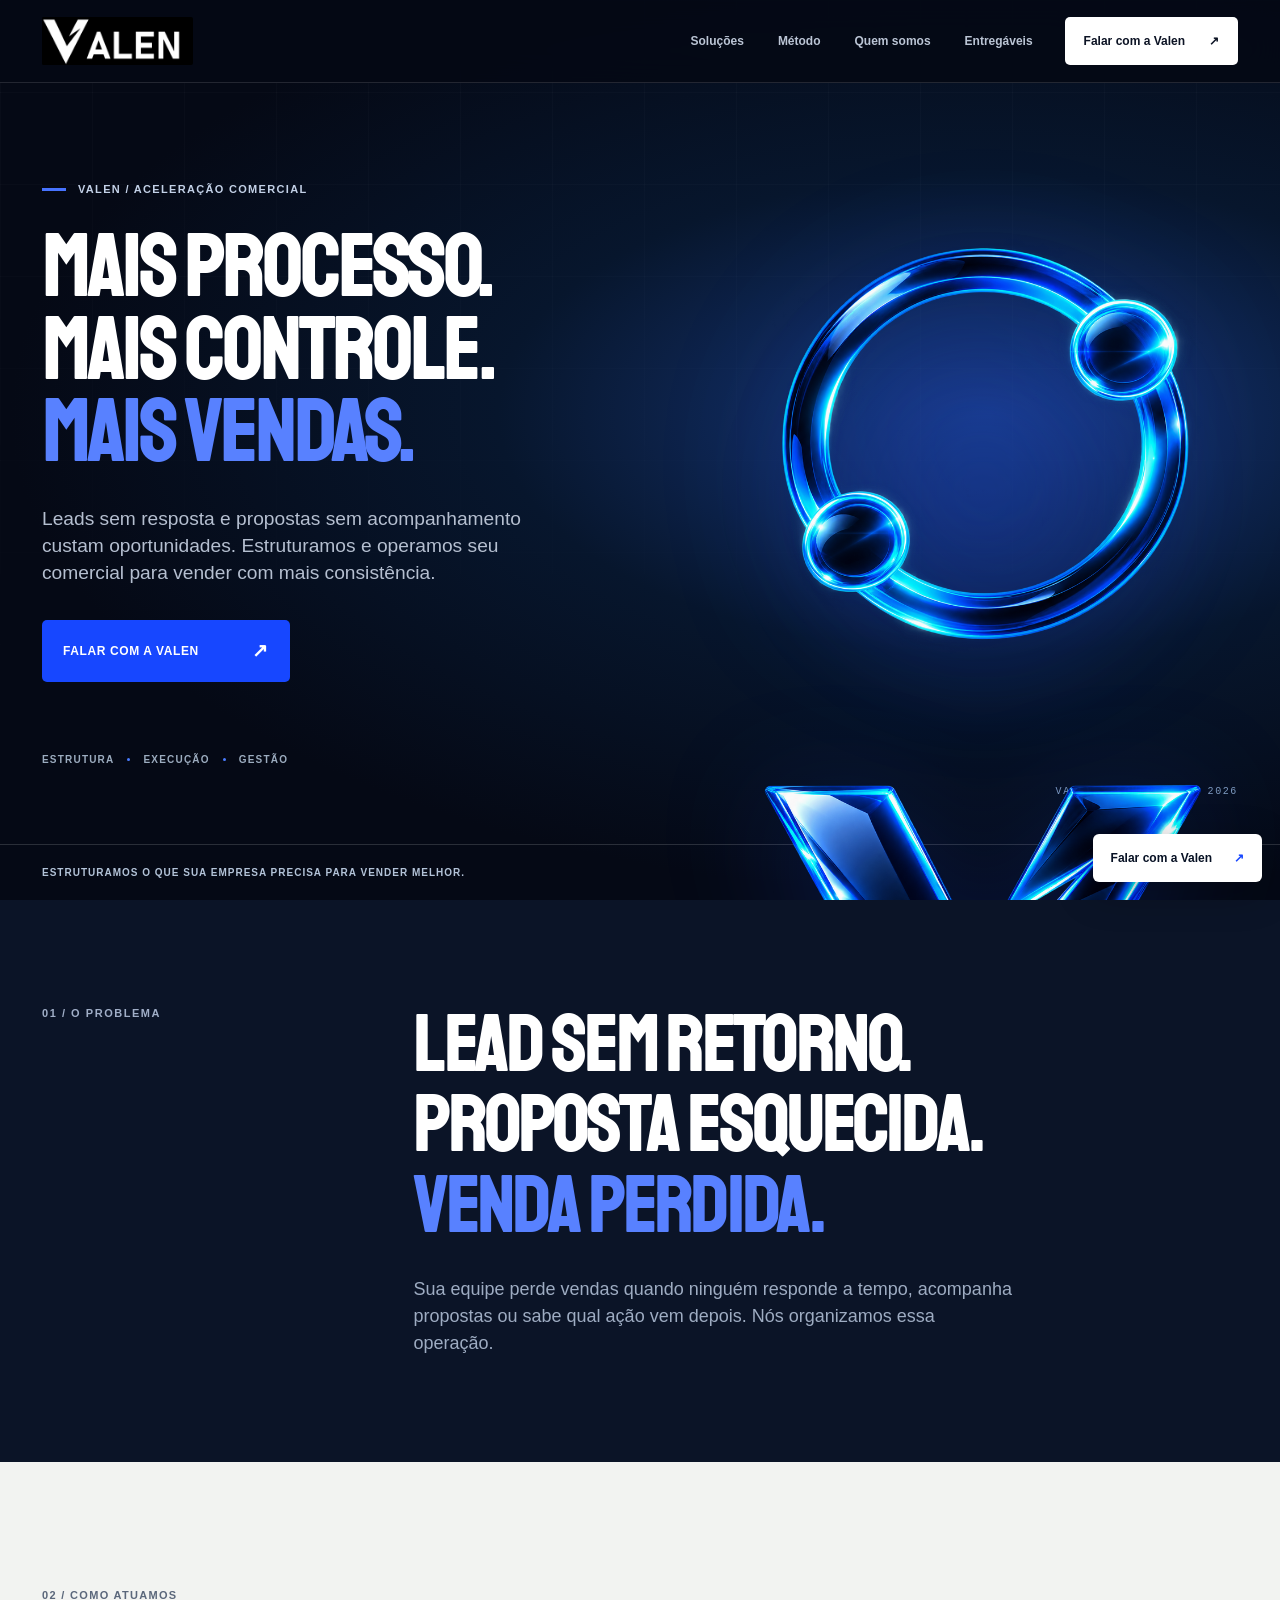
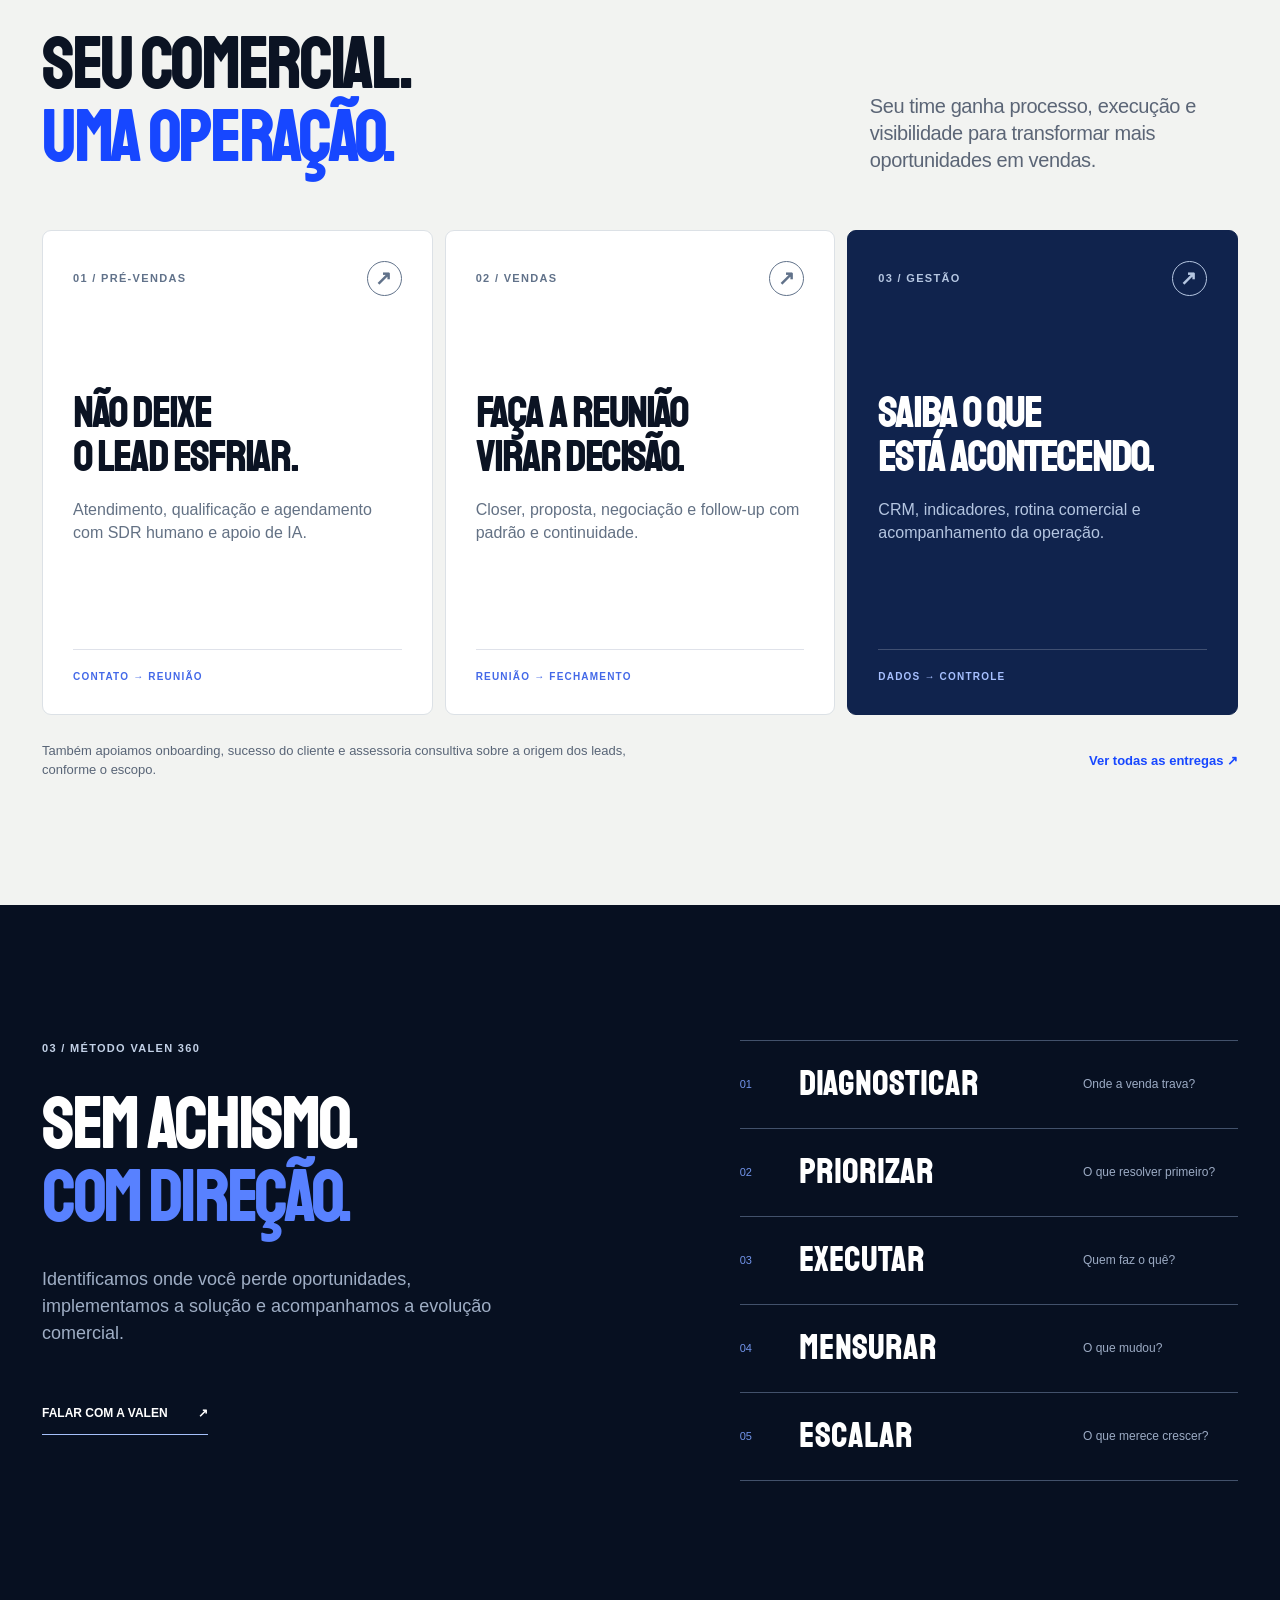
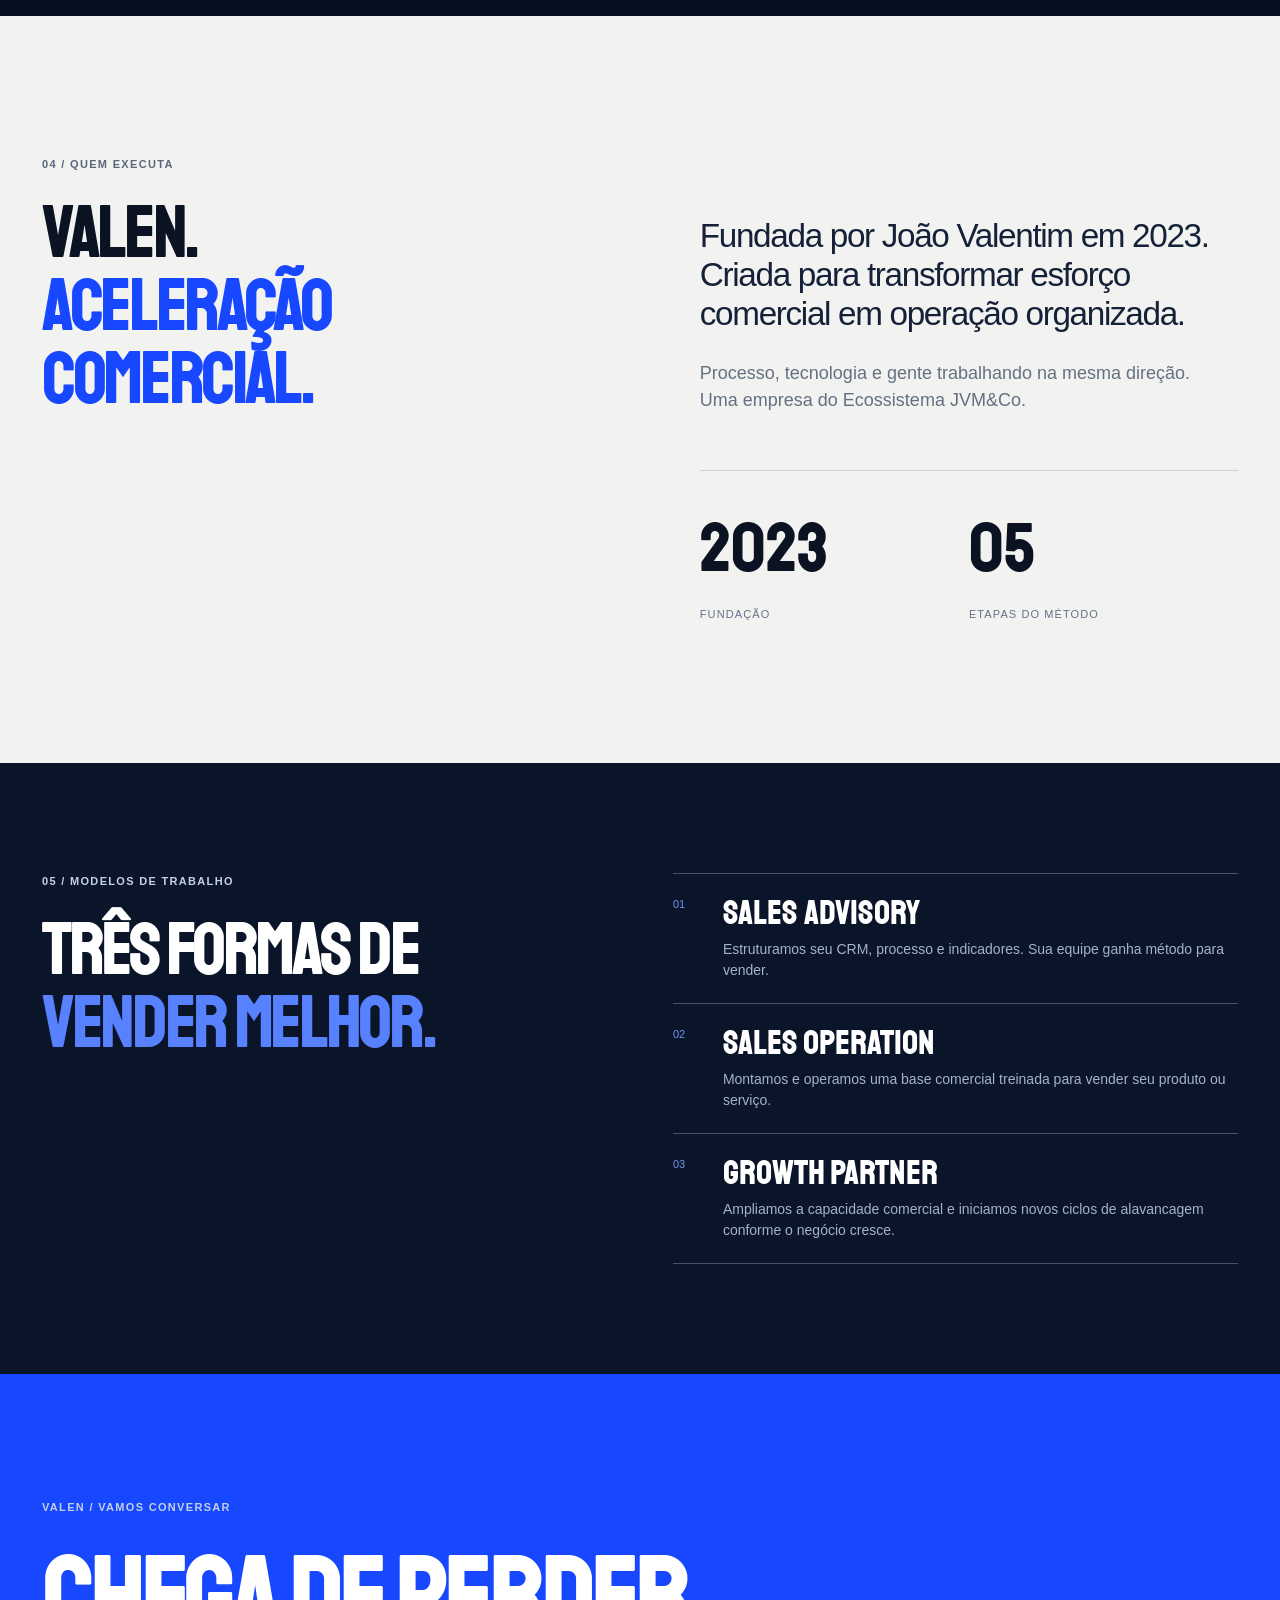
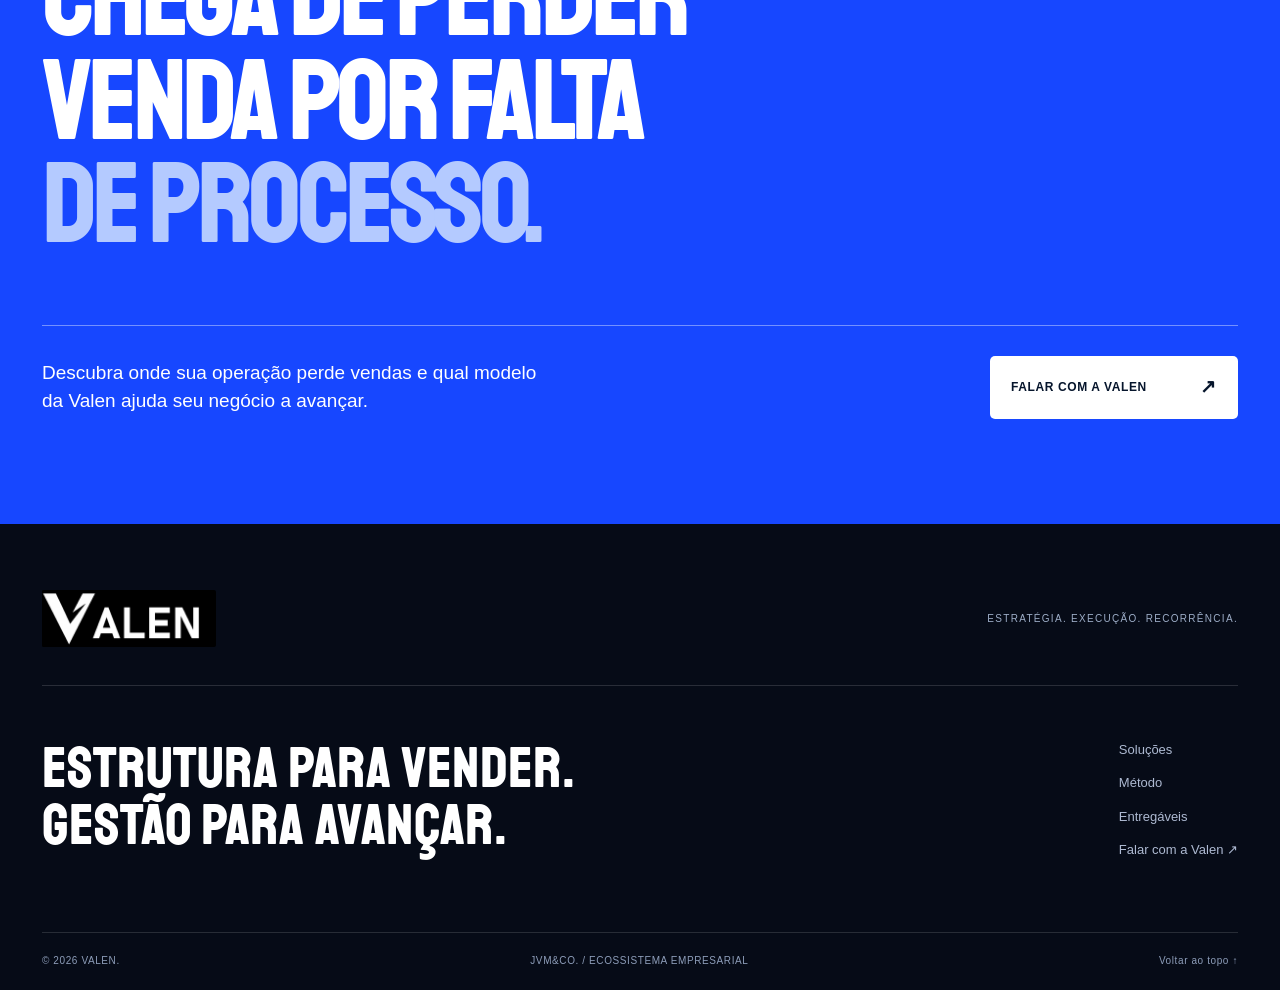
==== commit 8405ff06: "Refine Valen official animated hero and commercial conversion copy" ====
--- a/index.html
+++ b/index.html
@@ -5,8 +5,8 @@
 <meta name="robots" content="index,follow,max-image-preview:large"><link rel="canonical" href="https://www.valengrupo.com.br/">
 <link rel="icon" href="/assets/favicon.png" type="image/png"><link rel="apple-touch-icon" href="/assets/favicon.png">
 <link rel="preload" href="/assets/fonts/display-bold.woff2" as="font" type="font/woff2" crossorigin>
-<link rel="preload" as="image" href="/assets/valen-v-3d.webp">
-<link rel="stylesheet" href="/styles.css?v=valen-final-1123-b">
+<link rel="preload" as="image" href="/assets/valen-v-3d.webp"><link rel="preload" as="image" href="/assets/valen-orbit.webp">
+<link rel="stylesheet" href="/styles.css?v=valen-oficial-1123-c">
 <title>Valen — Estruturação comercial para vender com consistência</title>
 <meta property="og:type" content="website"><meta property="og:locale" content="pt_BR">
 <meta property="og:site_name" content="Valen"><meta property="og:url" content="https://www.valengrupo.com.br/">
@@ -20,7 +20,7 @@
 <header class="site-header"><div class="container header-inner">
 <a class="brand" href="/" aria-label="Valen — início"><img src="/assets/valen-logo-final.png" alt="Valen" width="240" height="135"></a>
 <nav id="main-nav" aria-label="Navegação"><a href="#solucoes">Soluções</a><a href="#metodo">Método</a><a href="#valen">Quem somos</a><a href="/entregaveis">Entregáveis</a></nav>
-<a class="header-cta whatsapp-intent" href="/diagnostico">Solicitar conversa <span aria-hidden="true">↗</span></a>
+<a class="header-cta whatsapp-intent" href="/diagnostico">Falar com a Valen <span aria-hidden="true">↗</span></a>
 <button class="menu-toggle" aria-expanded="false" aria-controls="main-nav" aria-label="Abrir menu"><span></span><span></span></button>
 </div></header>
 <main id="conteudo">
@@ -29,19 +29,19 @@
  <div class="container hero-grid">
   <div class="hero-content">
    <p class="eyebrow"><span class="eyebrow-mark"></span> VALEN / ACELERAÇÃO COMERCIAL</p>
-   <h1>Seu comercial<br>precisa de<br><em>estrutura.</em></h1>
-   <p class="hero-sub">Mais processo. Mais controle. Mais consistência nas vendas. Da primeira conversa ao fechamento.</p>
-   <a class="btn btn-primary whatsapp-intent" href="/diagnostico"><span>Solicitar conversa com João</span><b>↗</b></a>
+   <h1>Mais processo.<br>Mais controle.<br><em>Mais vendas.</em></h1>
+   <p class="hero-sub">Leads sem resposta e propostas sem acompanhamento custam oportunidades. Estruturamos e operamos seu comercial para vender com mais consistência.</p>
+   <a class="btn btn-primary whatsapp-intent" href="/diagnostico"><span>Falar com a Valen</span><b>↗</b></a>
    <div class="hero-counter"><span>ESTRUTURA</span><i></i><span>EXECUÇÃO</span><i></i><span>GESTÃO</span></div>
   </div>
-  <div class="hero-art" aria-label="Símbolo tridimensional da Valen"><div class="art-ring" aria-hidden="true"></div><img src="/assets/valen-v-3d.webp" alt="Símbolo V da Valen" width="900" height="900" fetchpriority="high"><span class="art-code">VALEN / COMERCIAL / 2026</span></div>
+  <div class="hero-art hero-art-official" aria-label="Símbolo oficial da Valen com órbita animada"><div class="official-orbit" aria-hidden="true"><img src="/assets/valen-orbit.webp" alt="" width="900" height="900" fetchpriority="high"></div><img class="official-v" src="/assets/valen-v-3d.webp" alt="V oficial da Valen" width="900" height="900" fetchpriority="high"><span class="art-code">VALEN / COMERCIAL / 2026</span></div>
  </div>
  <div class="hero-bottomline"><span>ESTRUTURAMOS O QUE SUA EMPRESA PRECISA PARA VENDER MELHOR.</span><a href="#solucoes">EXPLORE <span>↓</span></a></div>
 </section>
-<section class="thesis" id="problema"><div class="container thesis-grid"><span class="section-index">01 / O PROBLEMA</span><div><h2>Lead sem retorno.<br>Proposta esquecida.<br><em>Venda perdida.</em></h2><p>Oportunidade não se converte sozinha. Cada etapa precisa de responsável, acompanhamento e próxima ação.</p></div></div></section>
+<section class="thesis" id="problema"><div class="container thesis-grid"><span class="section-index">01 / O PROBLEMA</span><div><h2>Lead sem retorno.<br>Proposta esquecida.<br><em>Venda perdida.</em></h2><p>Sua equipe perde vendas quando ninguém responde a tempo, acompanha propostas ou sabe qual ação vem depois. Nós organizamos essa operação.</p></div></div></section>
 <section class="solutions" id="solucoes">
  <div class="container">
-  <div class="section-top"><div><p class="eyebrow dark">02 / COMO ATUAMOS</p><h2>Seu comercial.<br><em>Uma operação.</em></h2></div><p>Assumimos o gargalo e conectamos as etapas que fazem a receita avançar.</p></div>
+  <div class="section-top"><div><p class="eyebrow dark">02 / COMO ATUAMOS</p><h2>Seu comercial.<br><em>Uma operação.</em></h2></div><p>Seu time ganha processo, execução e visibilidade para transformar mais oportunidades em vendas.</p></div>
   <div class="solutions-grid">
    <article class="solution-card"><div class="card-top"><span>01 / PRÉ-VENDAS</span><span>↗</span></div><h3>Não deixe<br>o lead esfriar.</h3><p>Atendimento, qualificação e agendamento com SDR humano e apoio de IA.</p><div class="card-foot">CONTATO → REUNIÃO</div></article>
    <article class="solution-card"><div class="card-top"><span>02 / VENDAS</span><span>↗</span></div><h3>Faça a reunião<br>virar decisão.</h3><p>Closer, proposta, negociação e follow-up com padrão e continuidade.</p><div class="card-foot">REUNIÃO → FECHAMENTO</div></article>
@@ -51,17 +51,17 @@
  </div>
 </section>
 <section class="method" id="metodo"><div class="container method-grid">
- <div class="method-left"><p class="eyebrow">03 / MÉTODO VALEN 360</p><h2>Sem achismo.<br><em>Com direção.</em></h2><p>Não vendemos uma ferramenta e esperamos que ela resolva tudo. Começamos pelo que está travando sua receita.</p><a class="outline-link whatsapp-intent" href="/diagnostico">Quero um diagnóstico <span>↗</span></a></div>
+ <div class="method-left"><p class="eyebrow">03 / MÉTODO VALEN 360</p><h2>Sem achismo.<br><em>Com direção.</em></h2><p>Identificamos onde você perde oportunidades, implementamos a solução e acompanhamos a evolução comercial.</p><a class="outline-link whatsapp-intent" href="/diagnostico">Falar com a Valen <span>↗</span></a></div>
  <div class="method-steps"><div><span>01</span><strong>Diagnosticar</strong><small>Onde a venda trava?</small></div><div><span>02</span><strong>Priorizar</strong><small>O que resolver primeiro?</small></div><div><span>03</span><strong>Executar</strong><small>Quem faz o quê?</small></div><div><span>04</span><strong>Mensurar</strong><small>O que mudou?</small></div><div><span>05</span><strong>Escalar</strong><small>O que merece crescer?</small></div></div>
 </div></section>
 <section class="agency" id="valen"><div class="container agency-grid">
  <div><p class="eyebrow dark">04 / QUEM EXECUTA</p><h2>Valen.<br><em>Aceleração<br>comercial.</em></h2></div>
  <div class="agency-copy"><p class="agency-lead">Fundada por João Valentim em 2023. Criada para transformar esforço comercial em operação organizada.</p><p>Processo, tecnologia e gente trabalhando na mesma direção. Uma empresa do Ecossistema JVM&Co.</p><div class="agency-facts"><div><b>2023</b><span>FUNDAÇÃO</span></div><div><b>05</b><span>ETAPAS DO MÉTODO</span></div></div></div>
 </div></section>
-<section class="offer"><div class="container offer-grid"><div><p class="eyebrow">05 / MODELOS DE TRABALHO</p><h2>Seu momento.<br><em>Nosso escopo.</em></h2></div><div class="offer-list"><div><span>01</span><strong>Sales Advisory</strong><small>Estruturamos. Seu time executa.</small></div><div><span>02</span><strong>Sales Operation</strong><small>Estruturamos e operamos com você.</small></div><div><span>03</span><strong>Growth Partnership</strong><small>Parceria comercial com atuação ampliada.</small></div></div></div></section>
-<section class="closing" id="contato"><div class="container"><p class="eyebrow">VALEN / VAMOS CONVERSAR</p><h2>Chega de perder<br>venda por falta<br><em>de processo.</em></h2><div class="closing-row"><p>Converse diretamente com João Valentim sobre o que precisa mudar no seu comercial.</p><a class="btn btn-light whatsapp-intent" href="/diagnostico"><span>Solicitar diagnóstico</span><b>↗</b></a></div></div></section>
+<section class="offer"><div class="container offer-grid"><div><p class="eyebrow">05 / MODELOS DE TRABALHO</p><h2>Três formas de<br><em>vender melhor.</em></h2></div><div class="offer-list"><div><span>01</span><strong>Sales Advisory</strong><small>Estruturamos seu CRM, processo e indicadores. Sua equipe ganha método para vender.</small></div><div><span>02</span><strong>Sales Operation</strong><small>Montamos e operamos uma base comercial treinada para vender seu produto ou serviço.</small></div><div><span>03</span><strong>Growth Partner</strong><small>Ampliamos a capacidade comercial e iniciamos novos ciclos de alavancagem conforme o negócio cresce.</small></div></div></div></section>
+<section class="closing" id="contato"><div class="container"><p class="eyebrow">VALEN / VAMOS CONVERSAR</p><h2>Chega de perder<br>venda por falta<br><em>de processo.</em></h2><div class="closing-row"><p>Descubra onde sua operação perde vendas e qual modelo da Valen ajuda seu negócio a avançar.</p><a class="btn btn-light whatsapp-intent" href="/diagnostico"><span>Falar com a Valen</span><b>↗</b></a></div></div></section>
 </main>
-<footer class="footer"><div class="container"><div class="footer-top"><a class="brand" href="/"><img src="/assets/valen-logo-final.png" alt="Valen" width="240" height="135"></a><span>ESTRATÉGIA. EXECUÇÃO. RECORRÊNCIA.</span></div><div class="footer-mid"><p>Estrutura para vender.<br>Gestão para avançar.</p><nav aria-label="Links do rodapé"><a href="#solucoes">Soluções</a><a href="#metodo">Método</a><a href="/entregaveis">Entregáveis</a><a class="whatsapp-intent" href="/diagnostico">Conversar com João ↗</a></nav></div><div class="footer-bottom"><span>© <span id="year">2026</span> VALEN.</span><span>JVM&CO. / ECOSSISTEMA EMPRESARIAL</span><a href="#inicio">Voltar ao topo ↑</a></div></div></footer>
-<a class="floating-contact whatsapp-intent" href="/diagnostico" aria-label="Falar com João Valentim">Diagnóstico <span>↗</span></a>
-<script src="/script.js?v=atlas-agency-final-1123" defer></script>
+<footer class="footer"><div class="container"><div class="footer-top"><a class="brand" href="/"><img src="/assets/valen-logo-final.png" alt="Valen" width="240" height="135"></a><span>ESTRATÉGIA. EXECUÇÃO. RECORRÊNCIA.</span></div><div class="footer-mid"><p>Estrutura para vender.<br>Gestão para avançar.</p><nav aria-label="Links do rodapé"><a href="#solucoes">Soluções</a><a href="#metodo">Método</a><a href="/entregaveis">Entregáveis</a><a class="whatsapp-intent" href="/diagnostico">Falar com a Valen ↗</a></nav></div><div class="footer-bottom"><span>© <span id="year">2026</span> VALEN.</span><span>JVM&CO. / ECOSSISTEMA EMPRESARIAL</span><a href="#inicio">Voltar ao topo ↑</a></div></div></footer>
+<a class="floating-contact whatsapp-intent" href="/diagnostico" aria-label="Falar com a Valen">Falar com a Valen <span>↗</span></a>
+<script src="/script.js?v=valen-oficial-1123-c" defer></script>
 </body></html>
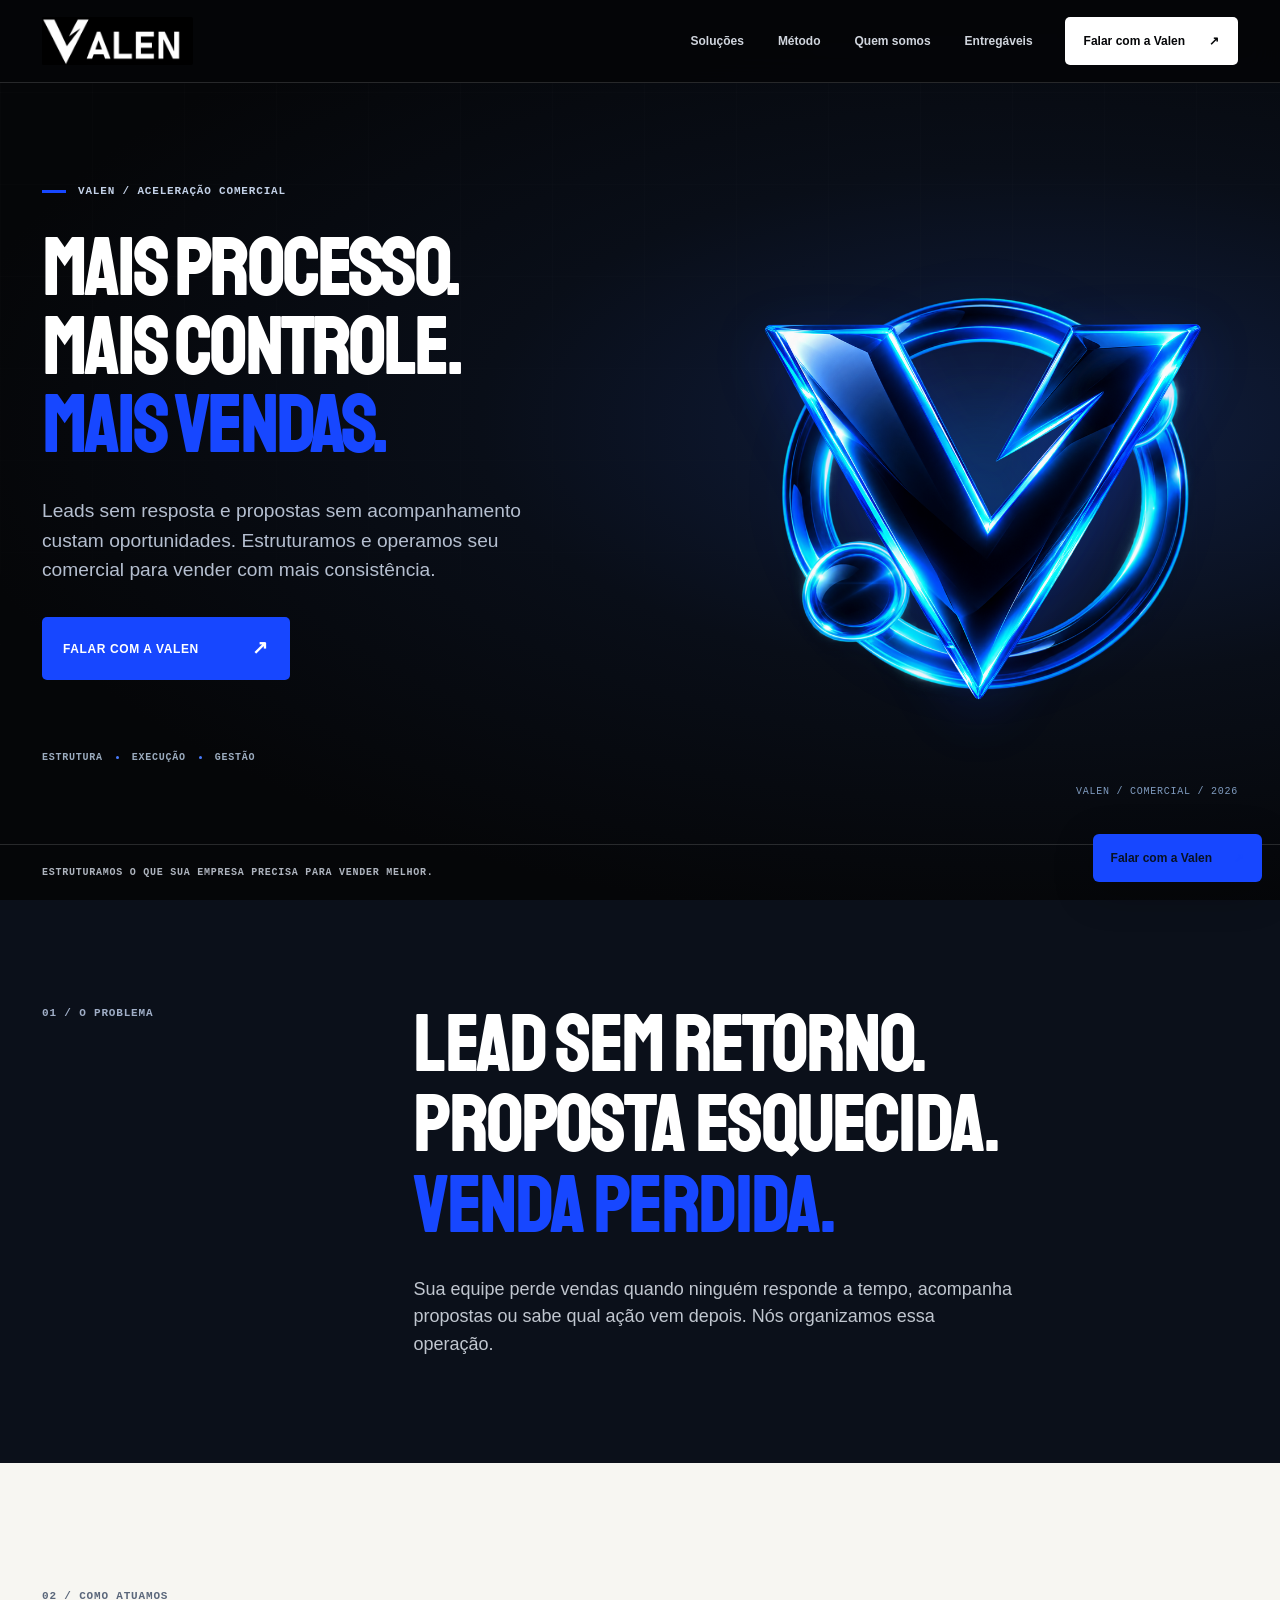
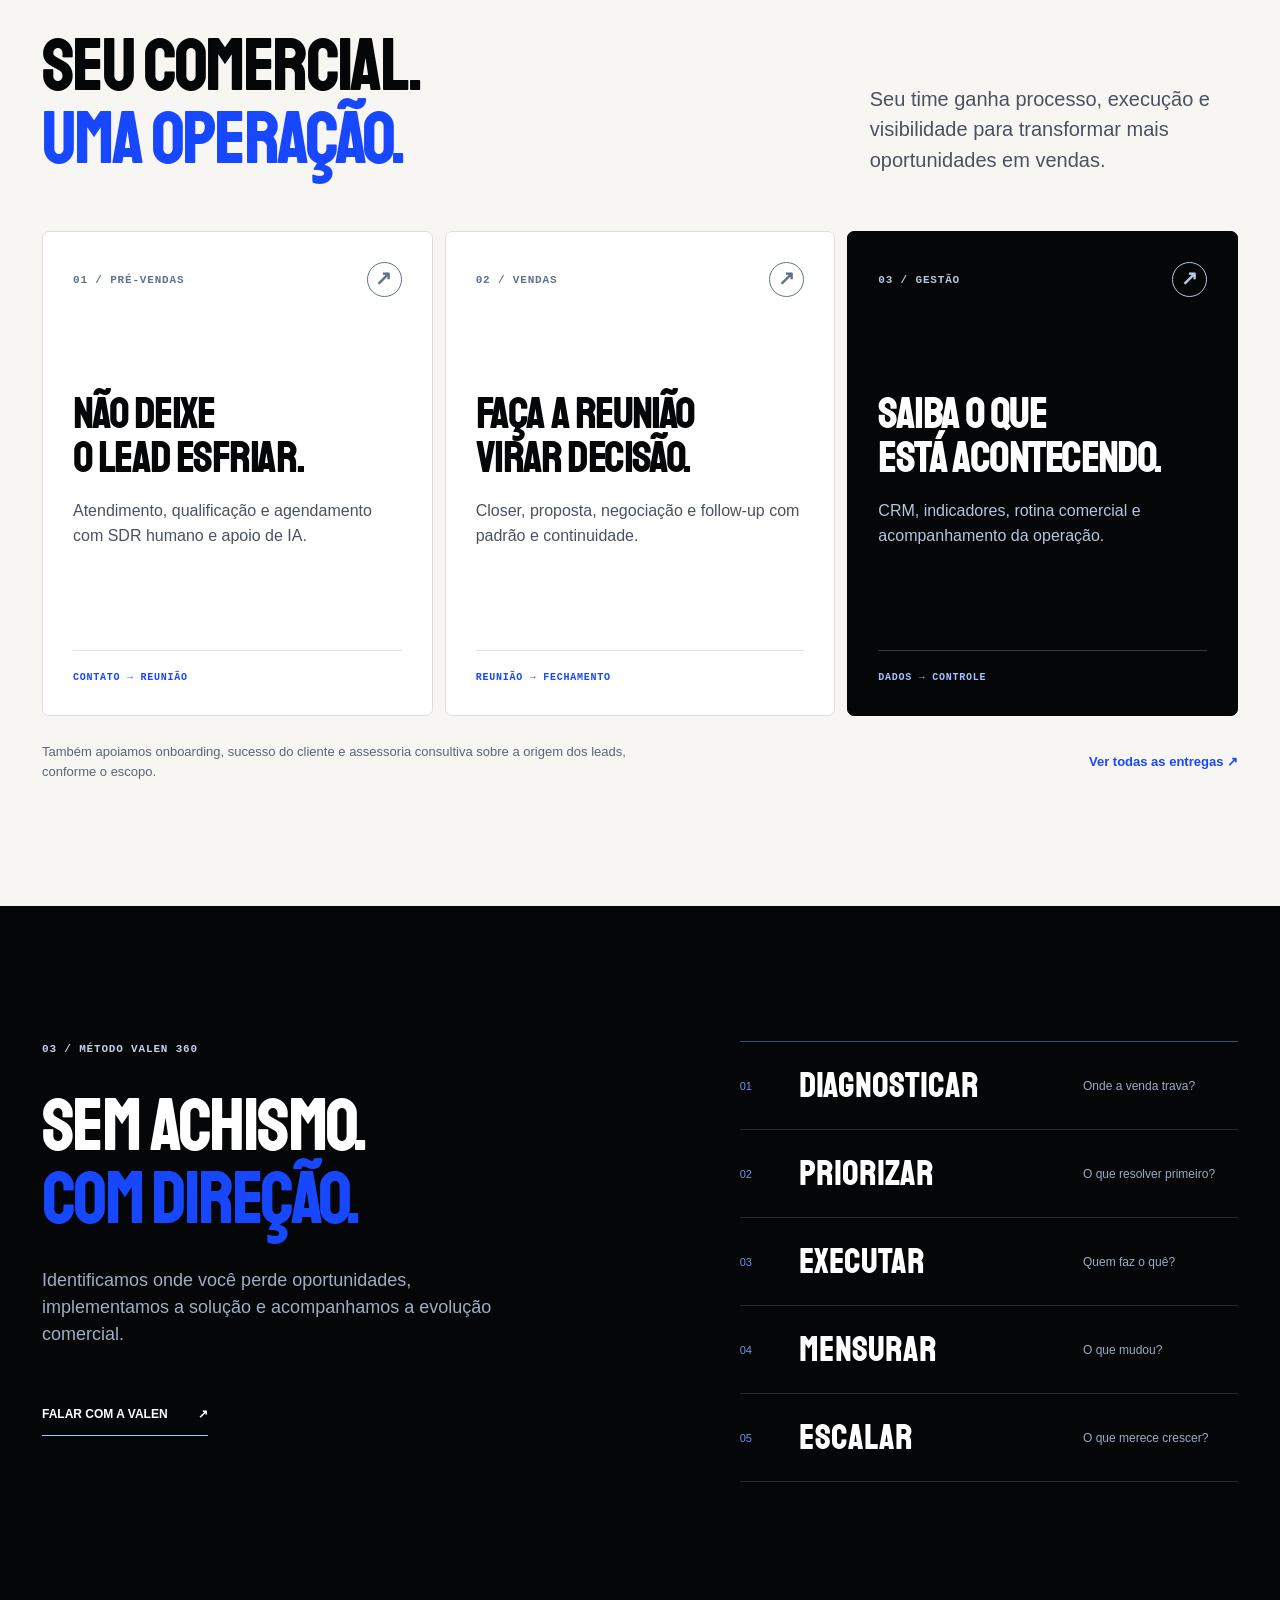
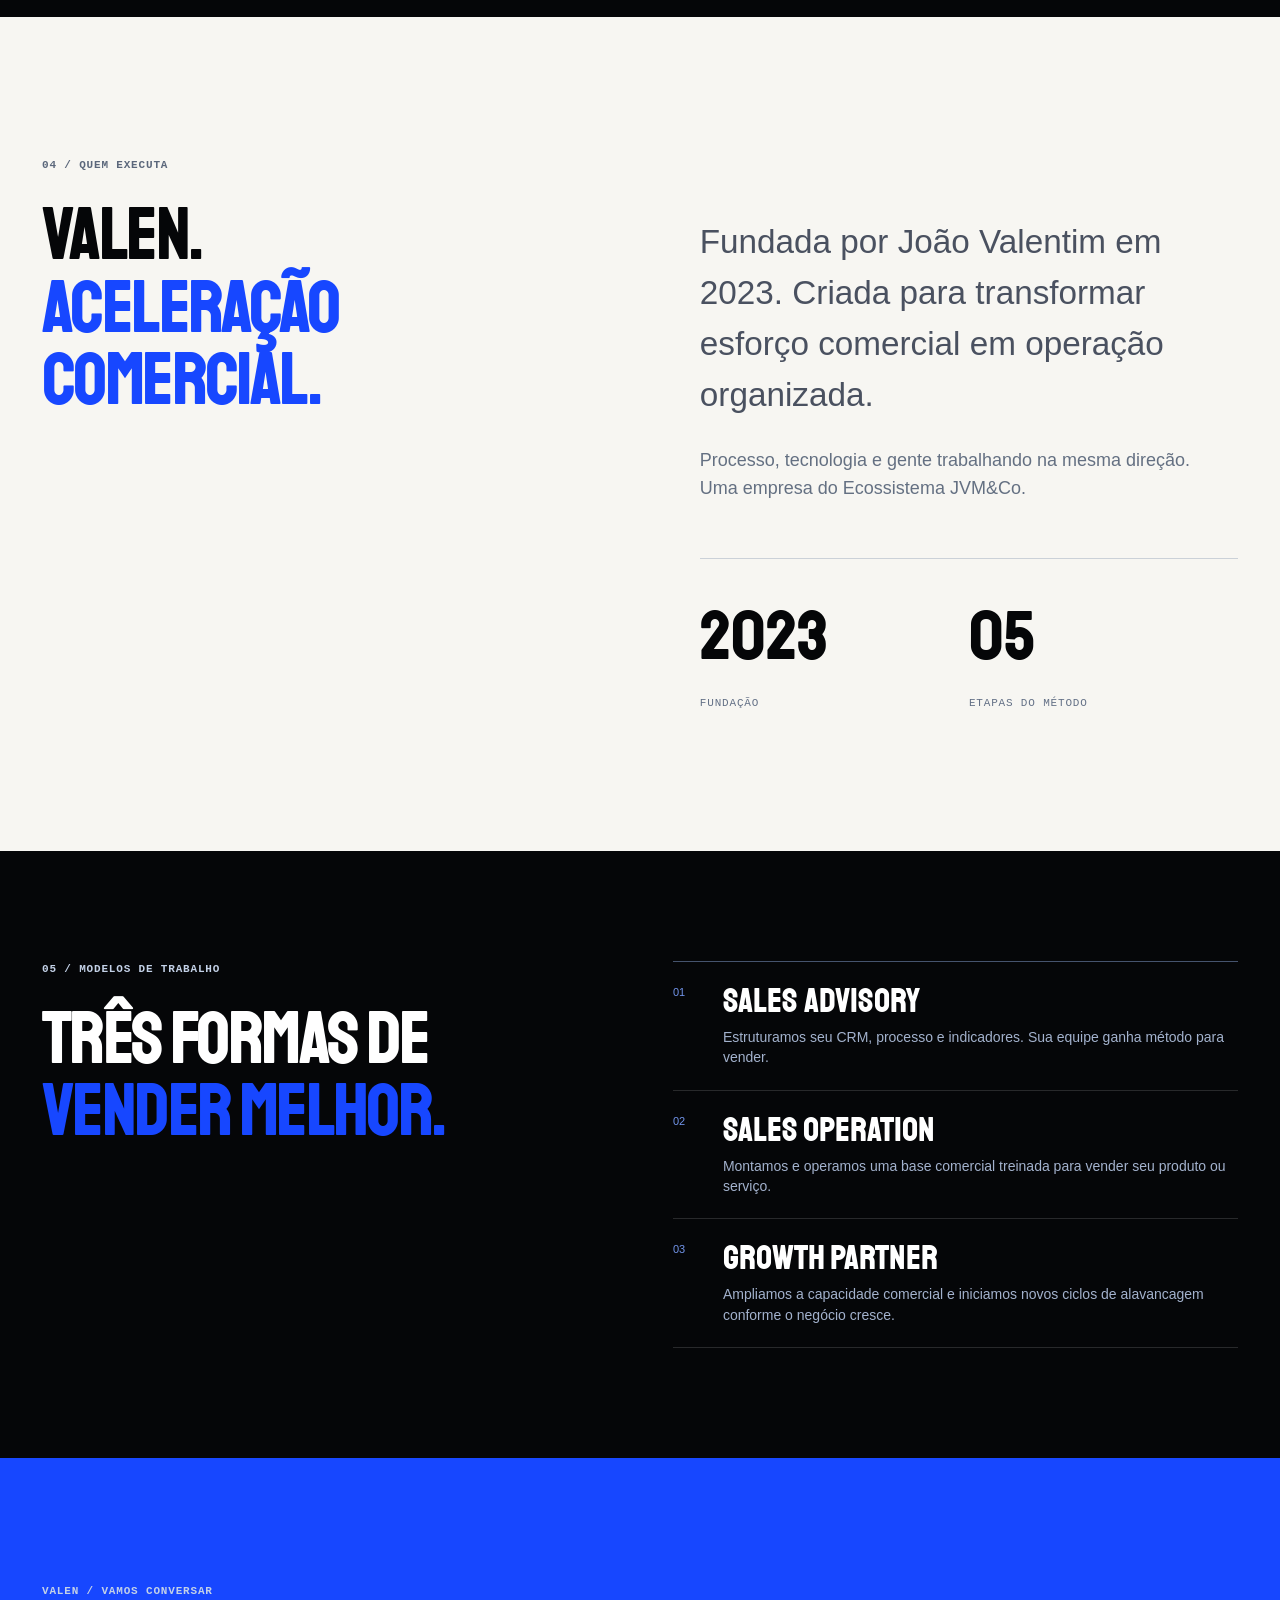
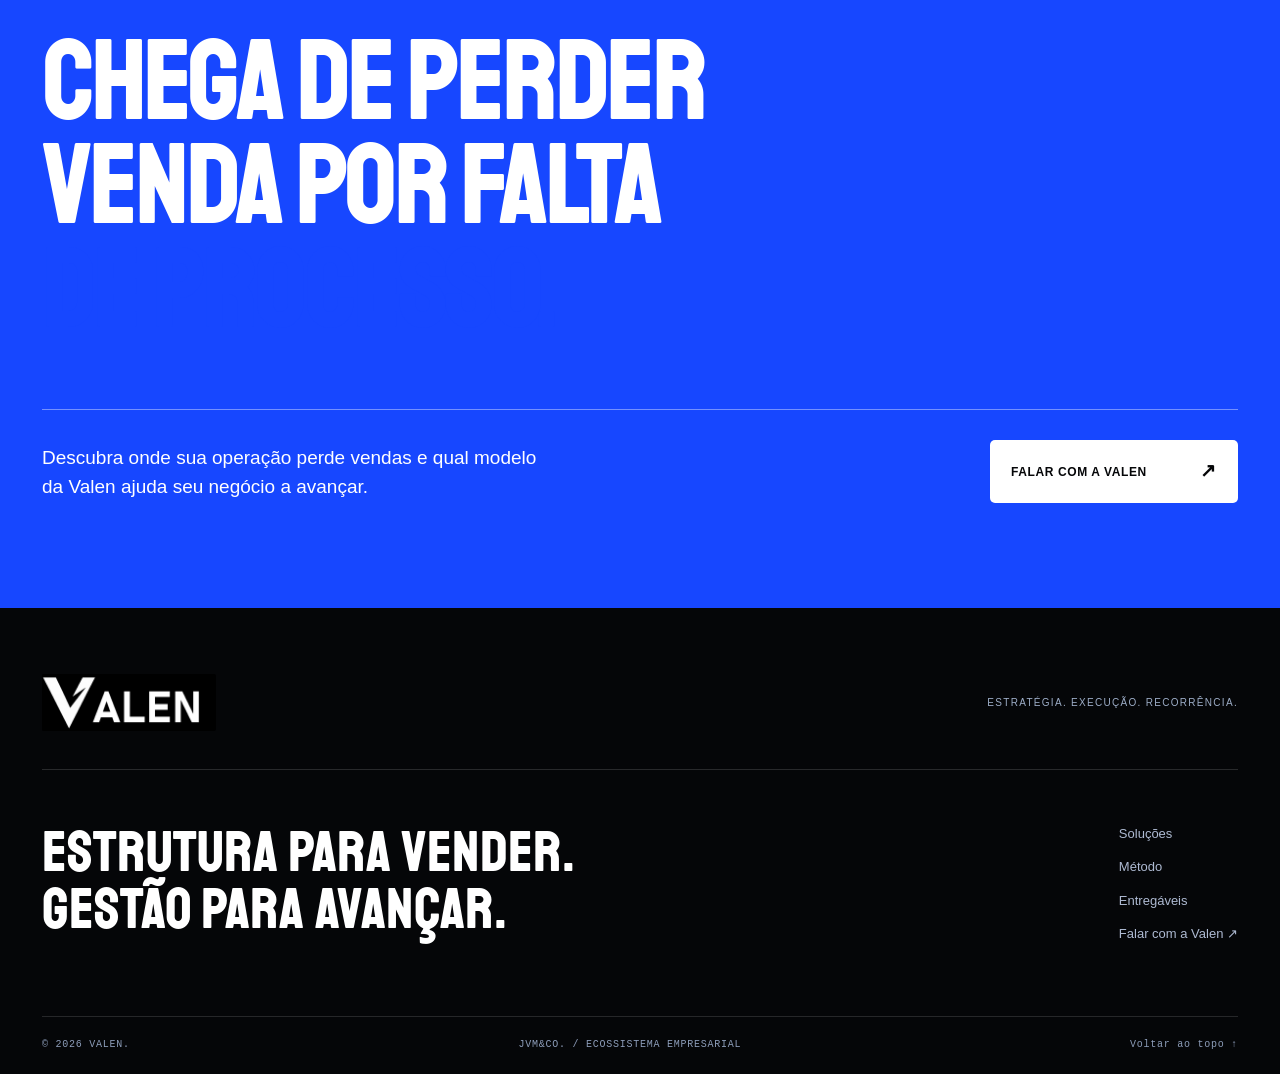
==== commit 746a4e3f: "Refresh theme color and brandbook CSS version" ====
--- a/index.html
+++ b/index.html
@@ -1,12 +1,12 @@
 <!doctype html>
 <html lang="pt-BR"><head>
-<meta charset="utf-8"><meta name="viewport" content="width=device-width,initial-scale=1"><meta name="theme-color" content="#050915">
+<meta charset="utf-8"><meta name="viewport" content="width=device-width,initial-scale=1"><meta name="theme-color" content="#050608">
 <meta name="description" content="Valen — aceleração e estruturação comercial. Transformamos oportunidades em uma operação organizada: pré-vendas, closer, CRM e gestão.">
 <meta name="robots" content="index,follow,max-image-preview:large"><link rel="canonical" href="https://www.valengrupo.com.br/">
 <link rel="icon" href="/assets/favicon.png" type="image/png"><link rel="apple-touch-icon" href="/assets/favicon.png">
 <link rel="preload" href="/assets/fonts/display-bold.woff2" as="font" type="font/woff2" crossorigin>
 <link rel="preload" as="image" href="/assets/valen-v-3d.webp"><link rel="preload" as="image" href="/assets/valen-orbit.webp">
-<link rel="stylesheet" href="/styles.css?v=valen-oficial-1123-c">
+<link rel="stylesheet" href="/styles.css?v=valen-brandbook-20261123">
 <title>Valen — Estruturação comercial para vender com consistência</title>
 <meta property="og:type" content="website"><meta property="og:locale" content="pt_BR">
 <meta property="og:site_name" content="Valen"><meta property="og:url" content="https://www.valengrupo.com.br/">
--- a/styles.css
+++ b/styles.css
@@ -1,12 +1,12 @@
 @font-face{font-family:ValenDisplay;src:url('/assets/fonts/display-bold.woff2') format('woff2');font-weight:700;font-display:swap}
-:root{--night:#050915;--night2:#0b1325;--blue:#1747ff;--paper:#f2f3f1;--muted:#9aa9c1;--ink:#0b1323}
-*{box-sizing:border-box}html{scroll-behavior:smooth;scroll-padding-top:85px}body{margin:0;background:var(--night);color:#fff;font:16px/1.5 Arial,Helvetica,sans-serif;-webkit-font-smoothing:antialiased}body.nav-open{overflow:hidden}a{color:inherit;text-decoration:none}button{font:inherit;cursor:pointer}img{display:block;max-width:100%;height:auto}h1,h2,h3,p{margin:0}h1,h2,h3{font-family:ValenDisplay,Impact,'Arial Narrow',Arial,sans-serif;text-transform:uppercase;line-height:.98;letter-spacing:-.045em}a:focus-visible,button:focus-visible{outline:3px solid #70aaff;outline-offset:4px}.skip{position:fixed;left:10px;top:-60px;padding:10px;background:#fff;color:#000;z-index:1100}.skip:focus{top:10px}
+:root{--night:#050608;--night2:#0c1019;--blue:#1747FF;--signal:#00D8FF;--paper:#F7F6F2;--white:#FFFFFF;--muted:#AEB4BE;--ink:#050608;--line-dark:rgba(255,255,255,.14);--line-light:rgba(5,6,8,.14)}
+*{box-sizing:border-box}html{scroll-behavior:smooth;scroll-padding-top:85px}body{margin:0;background:var(--night);color:#fff;font:16px/1.5 Arial,Helvetica,sans-serif;-webkit-font-smoothing:antialiased}body.nav-open{overflow:hidden}a{color:inherit;text-decoration:none}button{font:inherit;cursor:pointer}img{display:block;max-width:100%;height:auto}h1,h2,h3,p{margin:0}h1,h2,h3{font-family:Bahnschrift,ValenDisplay,'Arial Narrow',Arial,sans-serif;text-transform:uppercase;line-height:.98;letter-spacing:-.045em}a:focus-visible,button:focus-visible{outline:3px solid #70aaff;outline-offset:4px}.skip{position:fixed;left:10px;top:-60px;padding:10px;background:#fff;color:#000;z-index:1100}.skip:focus{top:10px}
 .container{width:min(1336px,calc(100% - 84px));margin:auto}.eyebrow{display:flex;align-items:center;gap:12px;color:#c3d1e7;font-weight:700;font-size:11px;letter-spacing:.12em;text-transform:uppercase}.eyebrow.dark{color:#5b677b}.eyebrow-mark{width:24px;height:3px;background:#4773ff}.section-index{font-size:11px;letter-spacing:.14em;color:#a0aec7;font-weight:700}
-.site-header{position:fixed;left:0;top:0;right:0;height:83px;z-index:200;background:rgba(5,9,21,.93);border-bottom:1px solid rgba(255,255,255,.12);backdrop-filter:blur(16px)}.header-inner{display:flex;height:100%;align-items:center;gap:32px}.brand{flex:0 0 140px;width:140px;height:50px;display:flex;align-items:center;overflow:hidden}.brand img{width:140px;height:50px;object-fit:contain;object-position:left center;mix-blend-mode:screen;filter:none!important}.site-header nav{display:flex;align-items:center;gap:34px;margin-left:auto}.site-header nav a{font-size:12px;font-weight:700;color:#bbc5d5;white-space:nowrap}.site-header nav a:hover{color:#fff}.header-cta{background:#fff;color:#0c1324;padding:15px 19px;font-size:12px;font-weight:700;display:flex;align-items:center;gap:24px;border-radius:5px;white-space:nowrap}.header-cta:hover{background:#cfd9ff}.menu-toggle{display:none}
+.site-header{position:fixed;left:0;top:0;right:0;height:83px;z-index:200;background:rgba(5,6,8,.94);border-bottom:1px solid rgba(255,255,255,.12);backdrop-filter:blur(16px)}.header-inner{display:flex;height:100%;align-items:center;gap:32px}.brand{flex:0 0 140px;width:140px;height:50px;display:flex;align-items:center;overflow:hidden}.brand img{width:140px;height:50px;object-fit:contain;object-position:left center;mix-blend-mode:screen;filter:none!important}.site-header nav{display:flex;align-items:center;gap:34px;margin-left:auto}.site-header nav a{font-size:12px;font-weight:700;color:#bbc5d5;white-space:nowrap}.site-header nav a:hover{color:#fff}.header-cta{background:#fff;color:#0c1324;padding:15px 19px;font-size:12px;font-weight:700;display:flex;align-items:center;gap:24px;border-radius:5px;white-space:nowrap}.header-cta:hover{background:#cfd9ff}.menu-toggle{display:none}
 .btn{display:inline-flex;min-height:59px;min-width:248px;gap:40px;align-items:center;justify-content:space-between;padding:17px 21px;font-size:12px;font-weight:700;border-radius:5px;text-transform:uppercase;letter-spacing:.05em;transition:transform .2s,background .2s}.btn:hover{transform:translateY(-2px)}.btn-primary{background:var(--blue);color:white}.btn-primary:hover{background:#315fff}.btn-light{background:#fff;color:#06152c}.btn b{font-size:19px}
-.hero{position:relative;min-height:800px;height:100svh;max-height:1080px;padding-top:83px;overflow:hidden;background:radial-gradient(ellipse at 77% 46%,#173779 0,#07162d 35%,#050915 70%)}.hero-lines{position:absolute;inset:0;background-image:linear-gradient(to right,rgba(255,255,255,.025) 1px,transparent 1px),linear-gradient(to bottom,rgba(255,255,255,.025) 1px,transparent 1px);background-size:92px 92px;mask-image:linear-gradient(to bottom,black,transparent 85%);pointer-events:none}.hero-grid{height:100%;display:grid;grid-template-columns:1.12fr .88fr;align-items:center;gap:35px;position:relative;z-index:1}.hero-content{position:relative;z-index:2;padding-bottom:35px}.hero h1{font-size:clamp(61px,7vw,122px);line-height:.92;margin:29px 0 31px;max-width:850px}.hero h1 em,.thesis h2 em,.method h2 em,.agency h2 em,.offer h2 em,.closing h2 em{color:#5881ff;font-style:normal}.hero-sub{max-width:480px;font-size:clamp(17px,1.5vw,22px);color:#b5bfd0;line-height:1.42}.hero .btn{margin-top:33px}.hero-counter{display:flex;gap:13px;align-items:center;margin-top:70px;color:#9cacbf;font-size:10px;font-weight:700;letter-spacing:.12em}.hero-counter i{width:3px;height:3px;background:#497cff;border-radius:50%}.hero-art{height:min(610px,68vh);position:relative;display:grid;place-items:center;isolation:isolate}.hero-art:before{content:'';position:absolute;inset:8%;border-radius:50%;background:radial-gradient(circle,#214ce755,transparent 65%);filter:blur(35px)}.hero-art img{position:relative;z-index:2;width:100%;height:100%;object-fit:contain;filter:drop-shadow(0 20px 60px #194eff33)}.art-ring{position:absolute;z-index:1;width:86%;height:68%;border:3px solid rgba(90,151,255,.5);border-radius:50%;transform:rotate(-26deg);animation:spin 22s linear infinite}.art-code{position:absolute;bottom:0;right:0;font:10px Consolas,monospace;letter-spacing:.16em;color:#7f9bbf}.hero-bottomline{position:absolute;bottom:0;left:0;right:0;border-top:1px solid #ffffff26;display:flex;justify-content:space-between;align-items:center;padding:20px max(42px,calc((100vw - 1336px)/2));font-size:10px;font-weight:700;letter-spacing:.1em;color:#b3c3d8}.hero-bottomline a{color:#fff}.hero-bottomline a span{margin-left:12px}
+.hero{position:relative;min-height:800px;height:100svh;max-height:1080px;padding-top:83px;overflow:hidden;background:radial-gradient(ellipse at 78% 45%,#12234e 0,#09101e 37%,#050608 72%)}.hero-lines{position:absolute;inset:0;background-image:linear-gradient(to right,rgba(255,255,255,.025) 1px,transparent 1px),linear-gradient(to bottom,rgba(255,255,255,.025) 1px,transparent 1px);background-size:92px 92px;mask-image:linear-gradient(to bottom,black,transparent 85%);pointer-events:none}.hero-grid{height:100%;display:grid;grid-template-columns:1.12fr .88fr;align-items:center;gap:35px;position:relative;z-index:1}.hero-content{position:relative;z-index:2;padding-bottom:35px}.hero h1{font-size:clamp(61px,7vw,122px);line-height:.92;margin:29px 0 31px;max-width:850px}.hero h1 em,.thesis h2 em,.method h2 em,.agency h2 em,.offer h2 em,.closing h2 em{color:#5881ff;font-style:normal}.hero-sub{max-width:480px;font-size:clamp(17px,1.5vw,22px);color:#b5bfd0;line-height:1.42}.hero .btn{margin-top:33px}.hero-counter{display:flex;gap:13px;align-items:center;margin-top:70px;color:#9cacbf;font-size:10px;font-weight:700;letter-spacing:.12em}.hero-counter i{width:3px;height:3px;background:#497cff;border-radius:50%}.hero-art{height:min(610px,68vh);position:relative;display:grid;place-items:center;isolation:isolate}.hero-art:before{content:'';position:absolute;inset:8%;border-radius:50%;background:radial-gradient(circle,#214ce755,transparent 65%);filter:blur(35px)}.hero-art img{position:relative;z-index:2;width:100%;height:100%;object-fit:contain;filter:drop-shadow(0 20px 60px #194eff33)}.art-ring{position:absolute;z-index:1;width:86%;height:68%;border:3px solid rgba(90,151,255,.5);border-radius:50%;transform:rotate(-26deg);animation:spin 22s linear infinite}.art-code{position:absolute;bottom:0;right:0;font:10px Consolas,monospace;letter-spacing:.16em;color:#7f9bbf}.hero-bottomline{position:absolute;bottom:0;left:0;right:0;border-top:1px solid #ffffff26;display:flex;justify-content:space-between;align-items:center;padding:20px max(42px,calc((100vw - 1336px)/2));font-size:10px;font-weight:700;letter-spacing:.1em;color:#b3c3d8}.hero-bottomline a{color:#fff}.hero-bottomline a span{margin-left:12px}
 .thesis{background:#0b1427;padding:105px 0}.thesis-grid{display:grid;grid-template-columns:.32fr 1fr;gap:9%;align-items:start}.thesis h2{font-size:clamp(45px,6.4vw,104px)}.thesis p{font-size:18px;color:#9eacc2;max-width:600px;line-height:1.5;margin-top:30px}
-.solutions{background:var(--paper);color:var(--ink);padding:125px 0}.section-top{display:grid;grid-template-columns:1fr .52fr;gap:10%;align-items:end;margin-bottom:56px}.section-top h2,.agency h2,.method h2,.offer h2,.closing h2{font-size:clamp(48px,5.8vw,96px);margin-top:25px}.section-top h2 em{font-style:normal;color:var(--blue)}.section-top>p{font-size:20px;line-height:1.35;letter-spacing:-.02em;color:#5b6576;max-width:390px}.solutions-grid{display:grid;grid-template-columns:repeat(3,minmax(0,1fr));gap:12px}.solution-card{min-height:485px;background:#fff;border:1px solid #dce1e6;border-radius:9px;padding:30px;display:flex;flex-direction:column;transition:transform .28s,border-color .28s}.solution-card:hover{transform:translateY(-6px);border-color:#7797fc}.solution-card.emphasis{background:#10234d;color:#fff;border-color:#10234d}.card-top{display:flex;justify-content:space-between;align-items:center;color:#61728a;font-weight:700;font-size:11px;letter-spacing:.12em}.card-top span:last-child{border:1px solid currentColor;border-radius:50%;width:35px;height:35px;display:grid;place-items:center;font-size:20px}.solution-card h3{font-size:clamp(34px,3.5vw,57px);margin-top:95px}.solution-card p{color:#637184;font-size:16px;line-height:1.48;margin-top:19px;max-width:350px}.solution-card.emphasis .card-top,.solution-card.emphasis p{color:#b5c6e1}.card-foot{margin-top:auto;border-top:1px solid #dfe2ea;padding-top:19px;font-size:10px;font-weight:700;letter-spacing:.12em;color:#4469e8}.solution-card.emphasis .card-foot{border-color:#ffffff33;color:#a7c0ff}.solutions-bottom{display:flex;align-items:center;justify-content:space-between;gap:40px;margin-top:26px;color:#596577;font-size:13px}.solutions-bottom p{max-width:640px}.solutions-bottom a{color:var(--blue);font-weight:700;white-space:nowrap}
+.solutions{background:var(--paper);color:var(--ink);padding:125px 0}.section-top{display:grid;grid-template-columns:1fr .52fr;gap:10%;align-items:end;margin-bottom:56px}.section-top h2,.agency h2,.method h2,.offer h2,.closing h2{font-size:clamp(48px,5.8vw,96px);margin-top:25px}.section-top h2 em{font-style:normal;color:var(--blue)}.section-top>p{font-size:20px;line-height:1.35;letter-spacing:-.02em;color:#5b6576;max-width:390px}.solutions-grid{display:grid;grid-template-columns:repeat(3,minmax(0,1fr));gap:12px}.solution-card{min-height:485px;background:#fff;border:1px solid #dce1e6;border-radius:7px;padding:30px;display:flex;flex-direction:column;transition:transform .28s,border-color .28s}.solution-card:hover{transform:translateY(-6px);border-color:#7797fc}.solution-card.emphasis{background:#10234d;color:#fff;border-color:#10234d}.card-top{display:flex;justify-content:space-between;align-items:center;color:#61728a;font-weight:700;font-size:11px;letter-spacing:.12em}.card-top span:last-child{border:1px solid currentColor;border-radius:50%;width:35px;height:35px;display:grid;place-items:center;font-size:20px}.solution-card h3{font-size:clamp(34px,3.5vw,57px);margin-top:95px}.solution-card p{color:#637184;font-size:16px;line-height:1.48;margin-top:19px;max-width:350px}.solution-card.emphasis .card-top,.solution-card.emphasis p{color:#b5c6e1}.card-foot{margin-top:auto;border-top:1px solid #dfe2ea;padding-top:19px;font-size:10px;font-weight:700;letter-spacing:.12em;color:#4469e8}.solution-card.emphasis .card-foot{border-color:#ffffff33;color:#a7c0ff}.solutions-bottom{display:flex;align-items:center;justify-content:space-between;gap:40px;margin-top:26px;color:#596577;font-size:13px}.solutions-bottom p{max-width:640px}.solutions-bottom a{color:var(--blue);font-weight:700;white-space:nowrap}
 .method{background:#071021;padding:135px 0}.method-grid{display:grid;grid-template-columns:1fr .88fr;gap:11%}.method h2{margin:32px 0}.method-left>p:not(.eyebrow){font-size:18px;color:#9faec5;max-width:500px;line-height:1.5}.outline-link{display:inline-flex;border-bottom:1px solid #a5c0fa;padding:12px 0;gap:30px;align-items:center;margin-top:45px;font-size:12px;font-weight:700;text-transform:uppercase}.method-steps{border-top:1px solid #42516b}.method-steps>div{display:grid;grid-template-columns:45px 1fr 155px;gap:14px;align-items:center;min-height:88px;border-bottom:1px solid #42516b}.method-steps span{font-size:11px;color:#7294ea}.method-steps strong{font-family:ValenDisplay,Arial,sans-serif;font-size:clamp(26px,2.8vw,43px);text-transform:uppercase}.method-steps small{color:#9cabc4;font-size:12px}
 .agency{background:#f2f3f1;color:var(--ink);padding:140px 0}.agency-grid{display:grid;grid-template-columns:1fr 1fr;gap:10%}.agency h2 em{font-style:normal;color:var(--blue)}.agency-copy{padding-top:60px}.agency-lead{font-size:clamp(25px,2.6vw,43px);line-height:1.18;letter-spacing:-.04em;color:#152138}.agency-copy>p:not(.agency-lead){margin-top:26px;font-size:18px;color:#647082;max-width:500px}.agency-facts{display:grid;grid-template-columns:1fr 1fr;border-top:1px solid #cbd1d8;margin-top:56px;padding-top:26px}.agency-facts>div{display:flex;flex-direction:column;gap:6px}.agency-facts b{font-family:ValenDisplay,Arial,sans-serif;font-size:69px}.agency-facts span{color:#637086;font-size:11px;letter-spacing:.1em}
 .offer{padding:110px 0;background:#0b1529}.offer-grid{display:grid;grid-template-columns:.95fr 1.05fr;gap:10%}.offer-list{border-top:1px solid #45536d}.offer-list>div{display:grid;grid-template-columns:42px 1fr;gap:8px;padding:22px 0;border-bottom:1px solid #45536d}.offer-list span{color:#7294ea;font-size:11px}.offer-list strong{font-family:ValenDisplay,Arial,sans-serif;font-size:35px;line-height:1;text-transform:uppercase}.offer-list small{grid-column:2;color:#a3b2cd;font-size:14px}
@@ -40,3 +40,65 @@
 }
 @media(max-width:390px){.site-header .brand{width:105px;flex-basis:105px}.site-header .brand img{width:155px!important;height:87px!important;left:-21px}.header-cta{font-size:9px;padding:10px 8px;gap:4px}}
 @media(prefers-reduced-motion:reduce){.hero-art:hover img{transform:none}.solution-card::after{transition:none}}
+
+/* Hero oficial Valen: V e órbita provenientes dos arquivos de identidade, sem círculos desenhados artificialmente */
+.hero-art-official{isolation:isolate;perspective:1000px}
+.hero-art-official .art-ring{display:none!important}
+.hero-art-official .official-orbit{position:absolute;inset:0;z-index:1;width:100%;height:100%;display:grid;place-items:center;animation:valenOfficialOrbit 18s linear infinite;will-change:transform}
+.hero-art-official .official-orbit img{width:100%;height:100%;object-fit:contain;filter:drop-shadow(0 0 28px rgba(43,117,255,.22))}
+.hero-art-official img.official-v{position:relative;z-index:3;width:100%;height:100%;object-fit:contain;animation:valenOfficialV 7s ease-in-out infinite;filter:drop-shadow(0 28px 54px rgba(27,103,255,.38))}
+.hero-art-official::after{content:"";position:absolute;z-index:2;inset:26%;pointer-events:none;border-radius:50%;background:radial-gradient(circle,rgba(0,173,255,.16),transparent 68%);filter:blur(25px);animation:valenPulse 4s ease-in-out infinite}
+.hero-art-official .art-code{z-index:4}
+@keyframes valenOfficialOrbit{from{transform:rotate(0deg)}to{transform:rotate(360deg)}}
+@keyframes valenOfficialV{0%,100%{transform:translateY(0) scale(.97)}50%{transform:translateY(-11px) scale(1.015)}}
+@keyframes valenPulse{0%,100%{opacity:.4}50%{opacity:1}}
+.hero h1{font-size:clamp(57px,6.55vw,112px)}
+.offer-list small{line-height:1.45}
+@media(max-width:900px){.hero-art-official .official-orbit{inset:0}.hero-art-official img.official-v{width:100%;height:100%}}
+@media(prefers-reduced-motion:reduce){.hero-art-official .official-orbit,.hero-art-official img.official-v,.hero-art-official::after{animation:none!important}}
+
+
+/* Valen brandbook 2026 — sistema editorial, cromático e tipográfico.
+   Estrutura, animação e hierarquia Atlas-inspired preservadas. */
+:root{color-scheme:dark;--brand-black:#050608;--brand-blue:#1747FF;--brand-cyan:#00D8FF;--brand-white:#FFFFFF;--brand-paper:#F7F6F2}
+body{background:var(--brand-black);font-family:Arial,Helvetica,sans-serif}
+h1,h2,h3,.solution-card h3,.method-steps strong,.offer-list strong,.agency-facts b{font-family:Bahnschrift,ValenDisplay,Arial,sans-serif;font-stretch:condensed}
+h1,h2,h3{letter-spacing:-.035em}
+.hero h1{letter-spacing:-.045em;line-height:.94}
+.hero-sub,.thesis p,.solution-card p,.section-top>p,.agency-copy p,.closing-row p{letter-spacing:normal;line-height:1.53}
+.eyebrow,.section-index,.card-top,.card-foot,.hero-counter,.art-code,.agency-facts span,.footer-bottom,.hero-bottomline{font-family:Consolas,'Courier New',monospace;letter-spacing:.075em}
+.site-header{background:rgba(5,6,8,.94);border-bottom:1px solid var(--line-dark)}
+.site-header nav a{color:#D0D5DD}
+.site-header nav a:hover,.site-header nav a:focus-visible{color:var(--brand-white)}
+.header-cta{background:var(--brand-white);color:var(--brand-black)}
+.btn-primary{background:var(--brand-blue)}
+.hero h1 em,.thesis h2 em,.method h2 em,.agency h2 em,.offer h2 em,.closing h2 em{color:var(--brand-blue)}
+.hero .eyebrow-mark{background:var(--brand-blue)}
+.hero{background:radial-gradient(ellipse at 81% 47%,#101E40 0,#090E18 38%,#050608 75%)}
+.hero-lines{opacity:.55}
+.hero-art:before{background:radial-gradient(circle,rgba(23,71,255,.14),transparent 65%);filter:blur(24px)}
+.hero-art-official::after{background:radial-gradient(circle,rgba(0,216,255,.11),transparent 68%);filter:blur(18px)}
+.hero-art-official .official-orbit img{filter:none}
+.hero-art-official img.official-v{filter:drop-shadow(0 18px 28px rgba(23,71,255,.18))}
+.hero-bottomline{border-top:1px solid var(--line-dark);color:#AEB4BE}
+.thesis{background:#0B101A}
+.thesis p{color:#C0C6CF}
+.solutions,.agency{background:var(--brand-paper);color:var(--brand-black)}
+.section-top>p,.solution-card p,.agency-copy p{color:#4A5160}
+.solution-card{border-color:#DDDFDF;background:var(--brand-white)}
+.solution-card:hover{border-color:var(--brand-blue)}
+.solution-card.emphasis{background:var(--brand-black);border-color:var(--brand-black)}
+.card-foot,.solutions-bottom a{color:var(--brand-blue)}
+.method,.offer,.footer{background:var(--brand-black)}
+.method-steps>div,.offer-list>div{border-color:var(--line-dark)}
+.closing{background:var(--brand-blue)}
+.closing .btn-light{background:var(--brand-white);color:var(--brand-black)}
+.floating-contact{background:var(--brand-blue)}
+a:focus-visible,button:focus-visible{outline:2px solid var(--brand-cyan);outline-offset:4px}
+@media(max-width:900px){
+  .hero h1{letter-spacing:-.04em}
+  .hero-art-official img.official-v{filter:drop-shadow(0 12px 22px rgba(23,71,255,.16))}
+}
+@media(prefers-reduced-motion:reduce){
+ .hero-art-official .official-orbit,.hero-art-official img.official-v,.hero-art-official::after{animation:none!important}
+}
